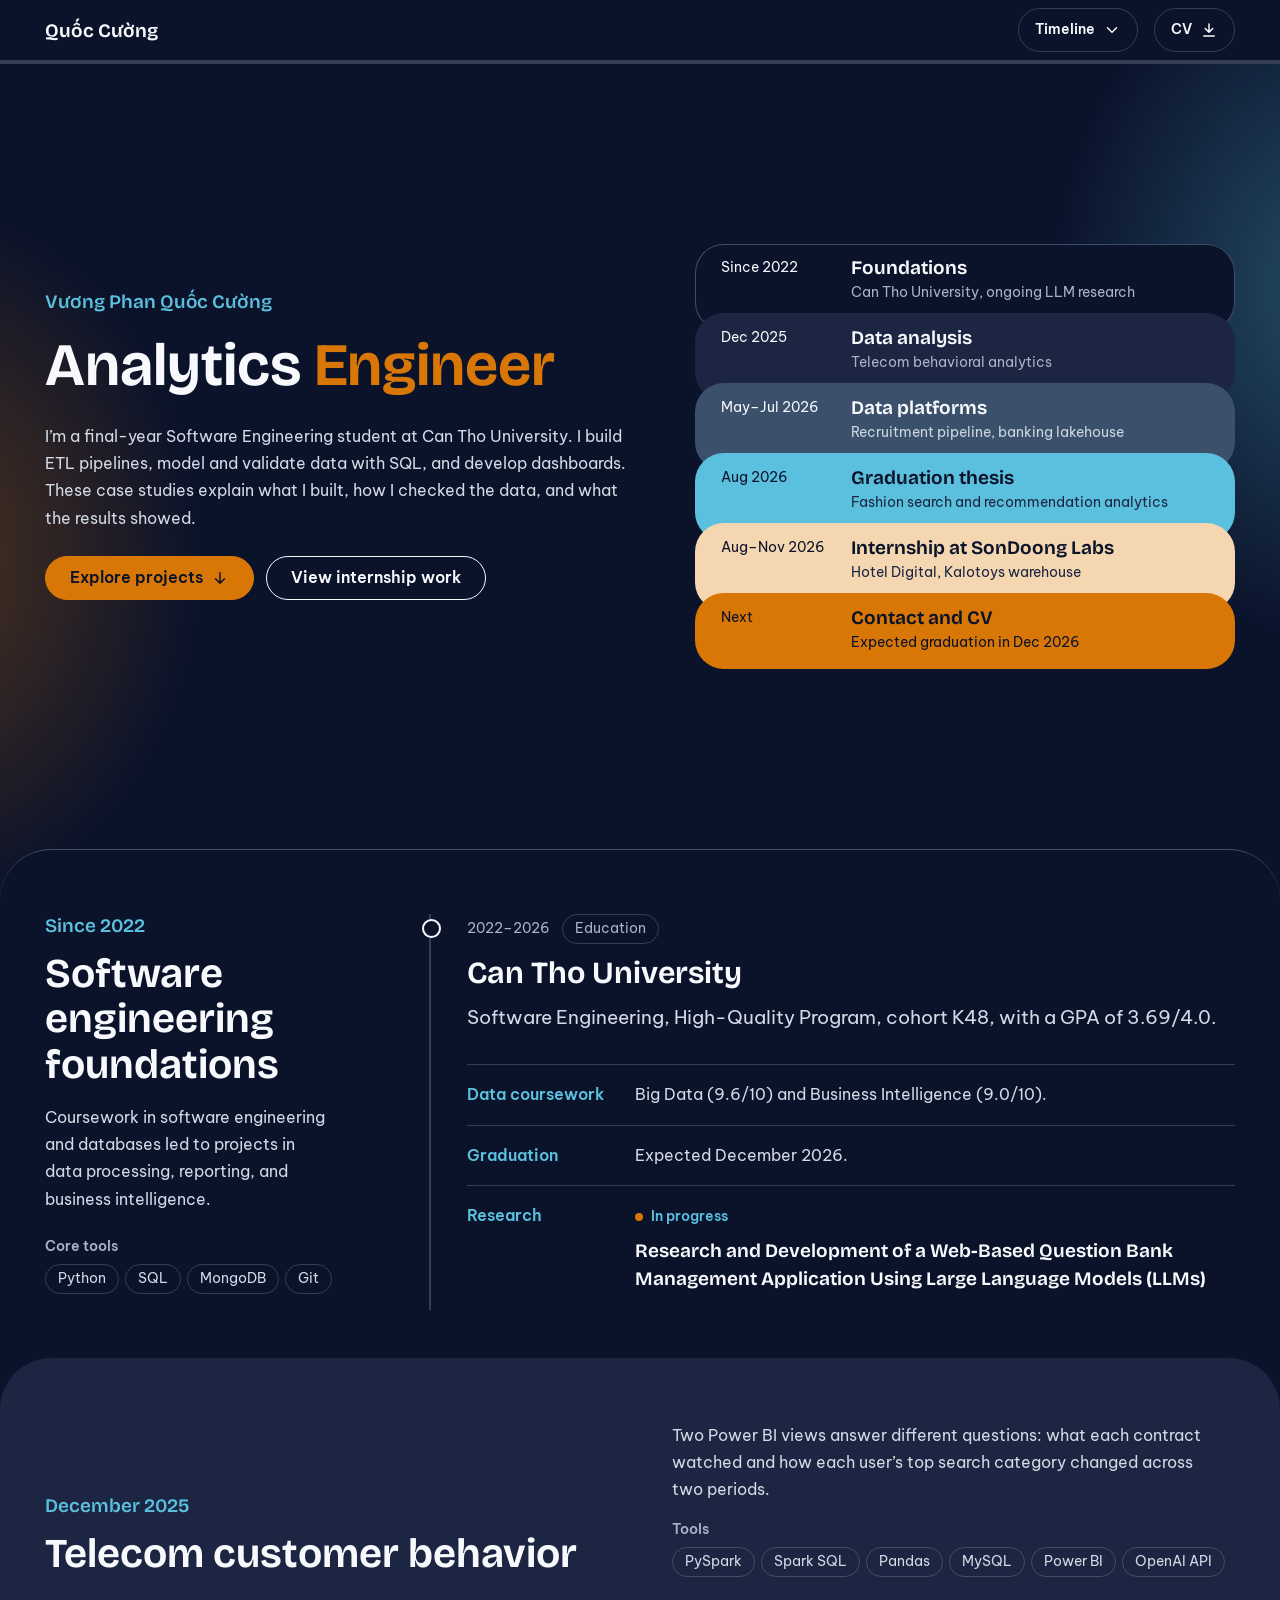
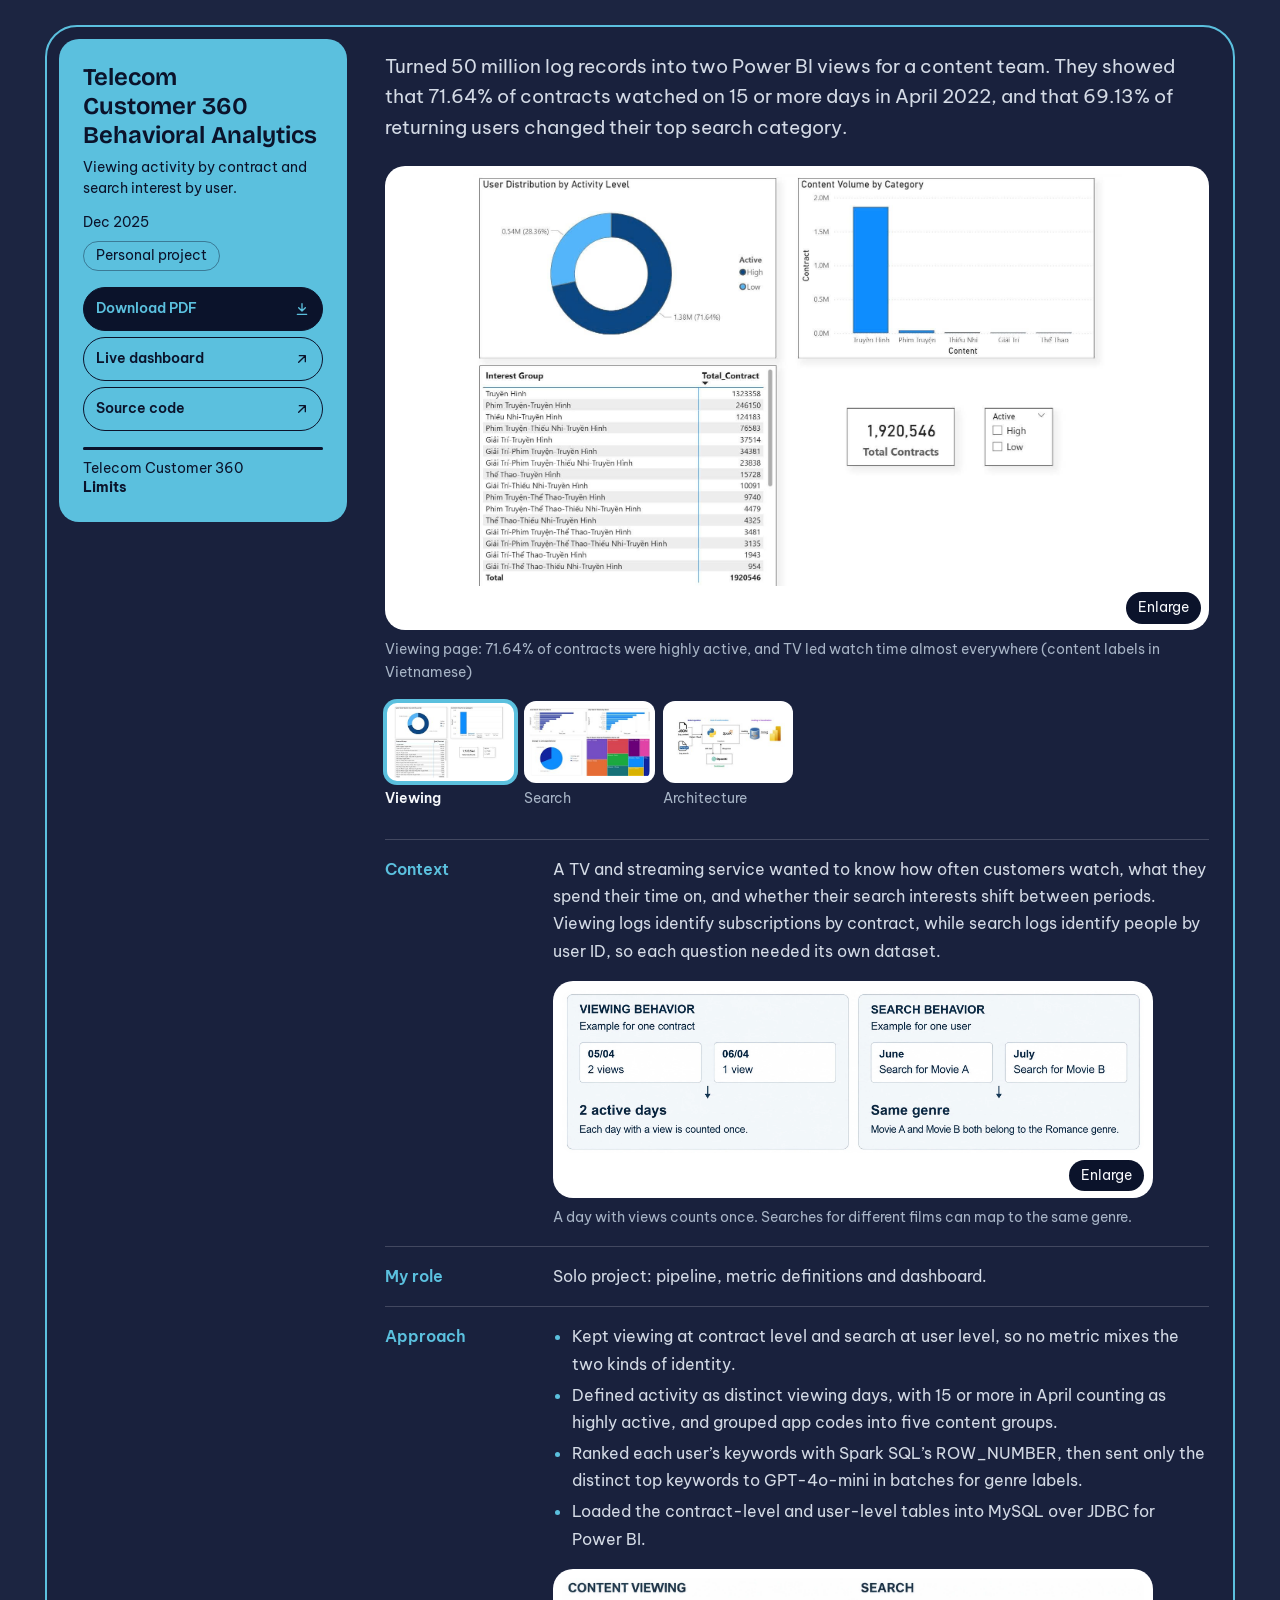
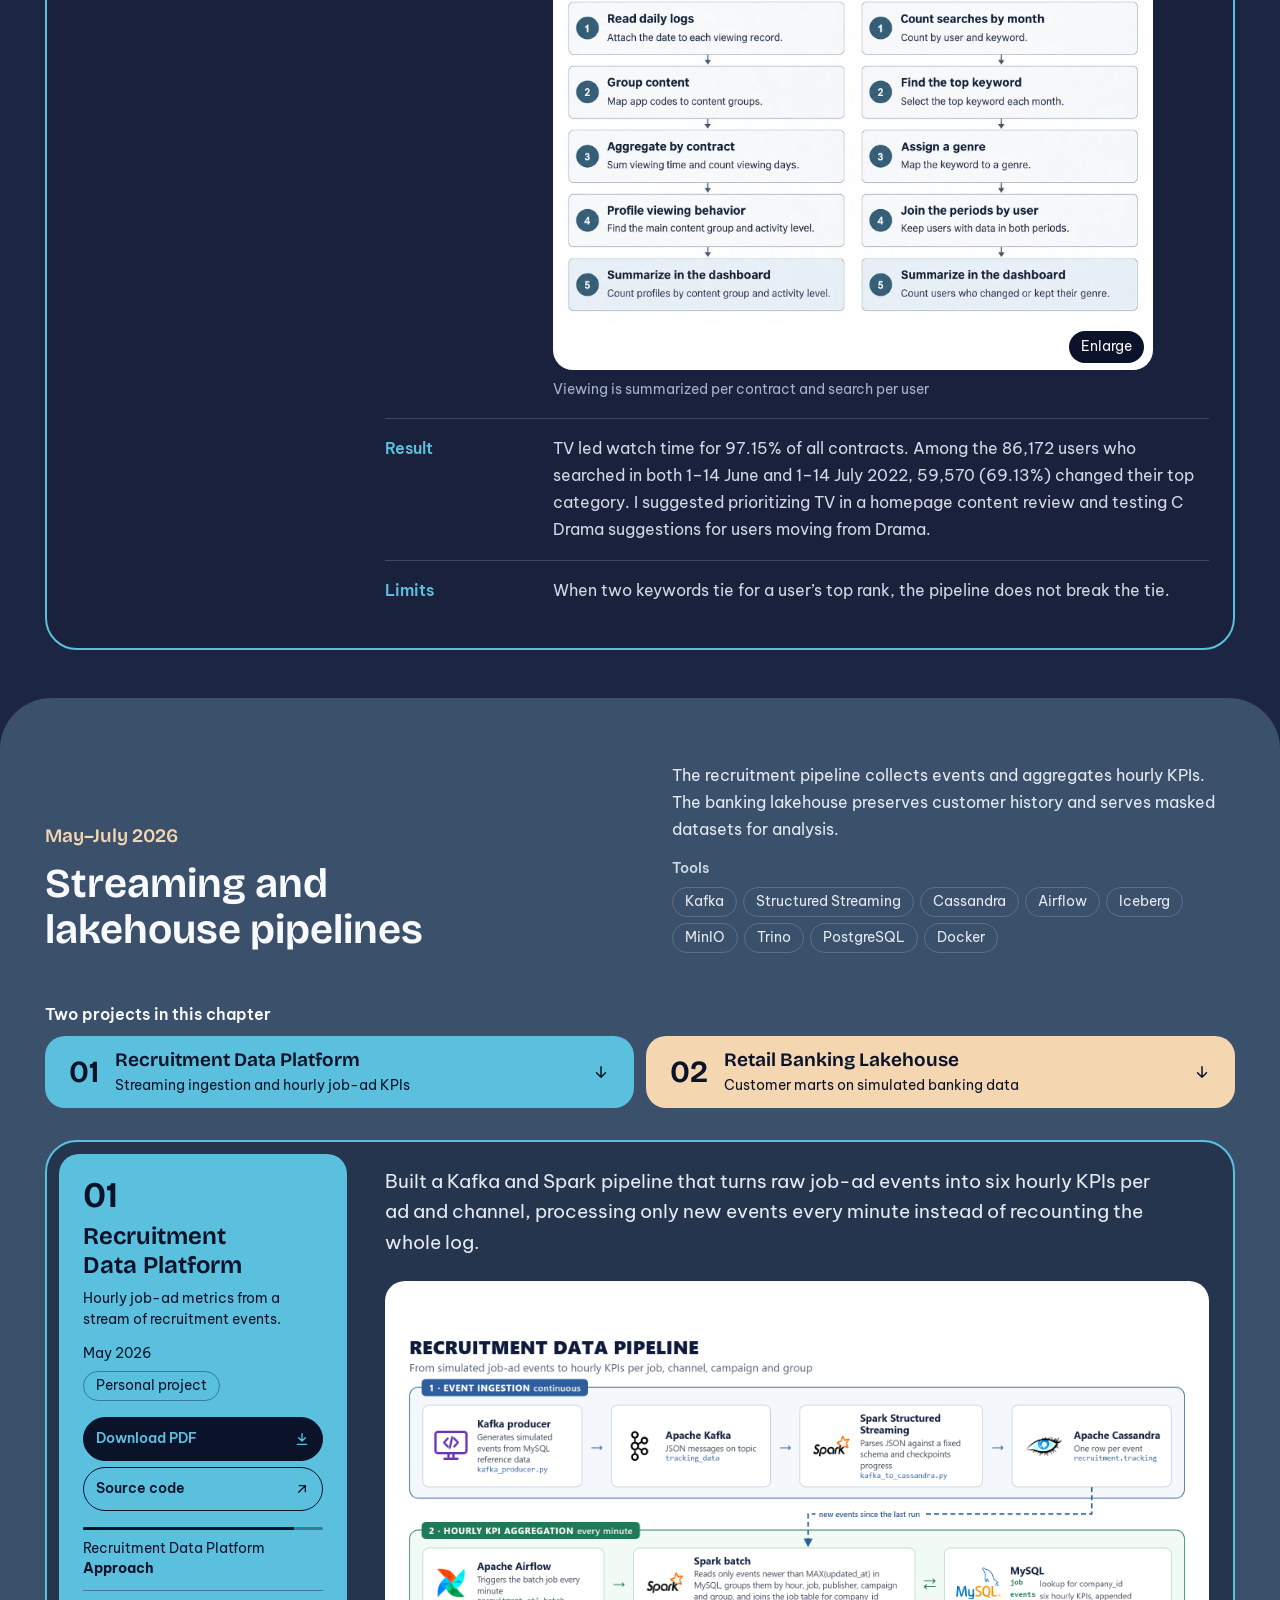
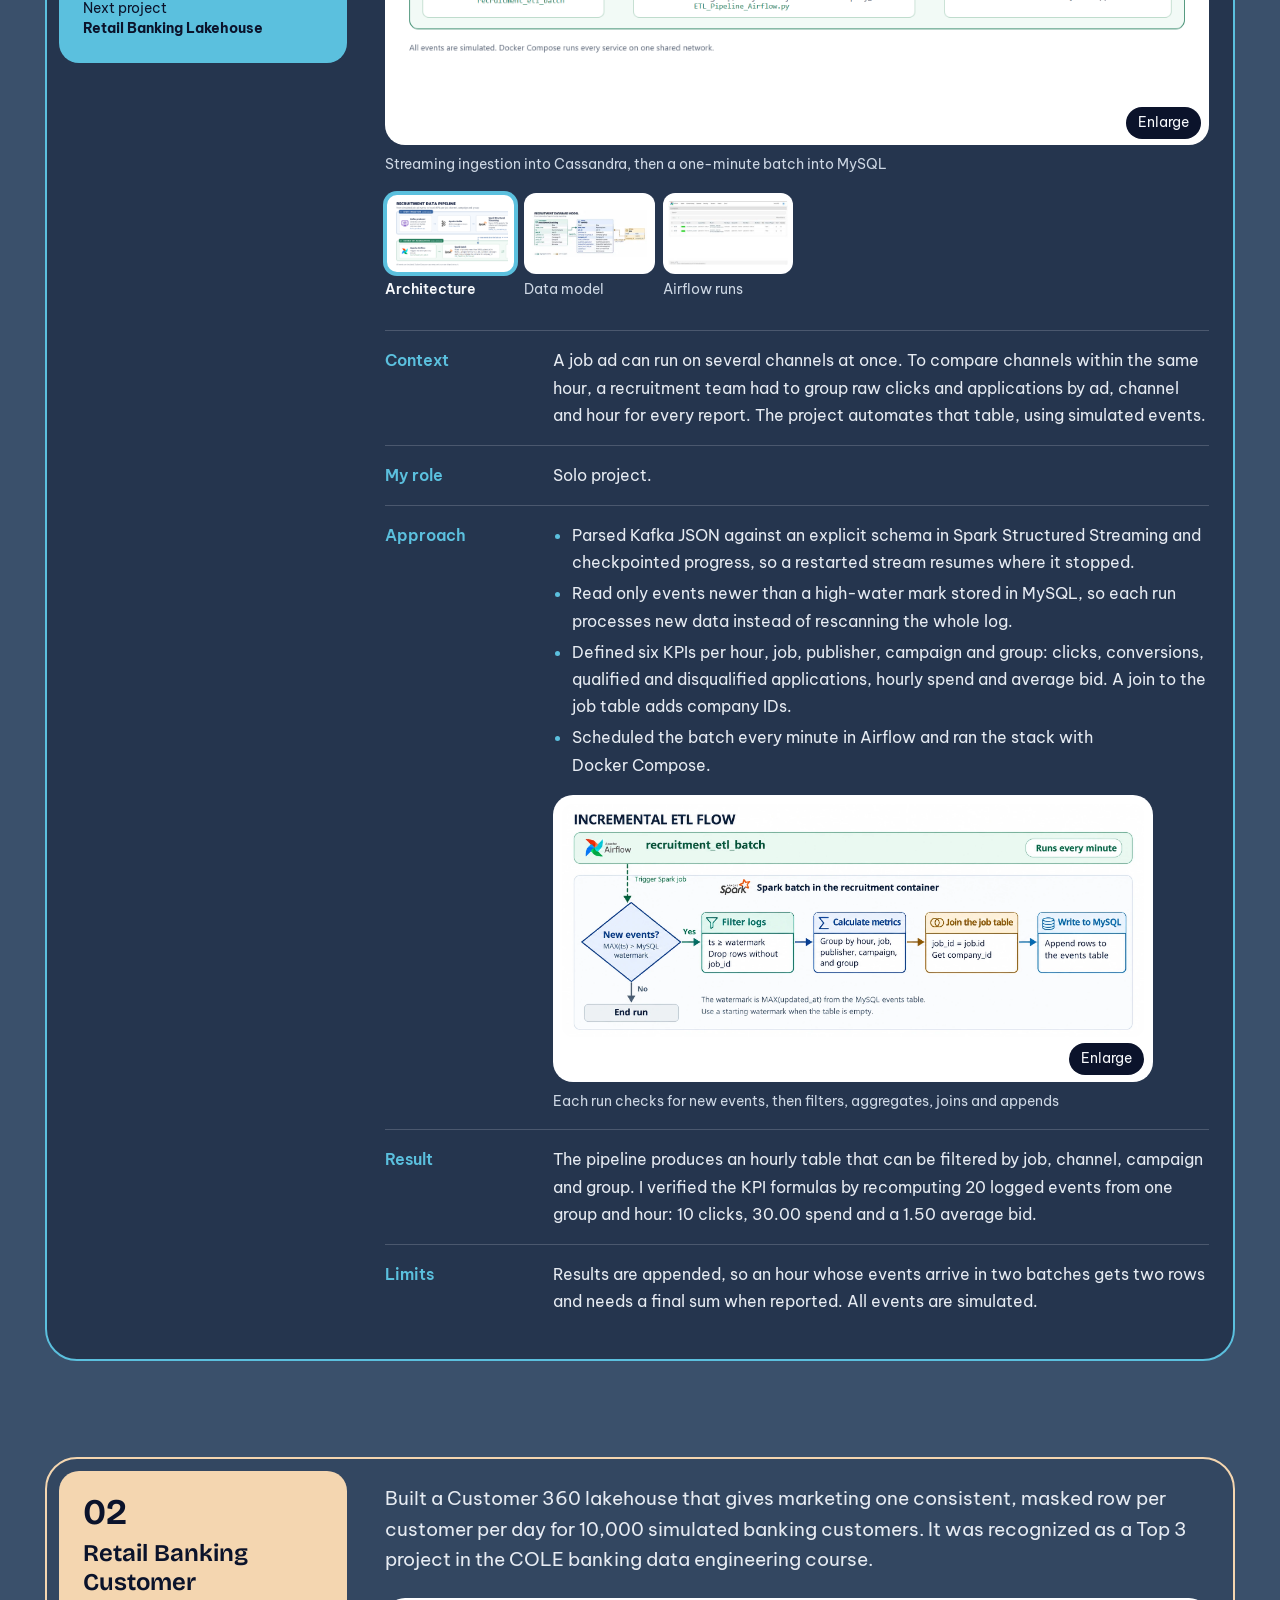
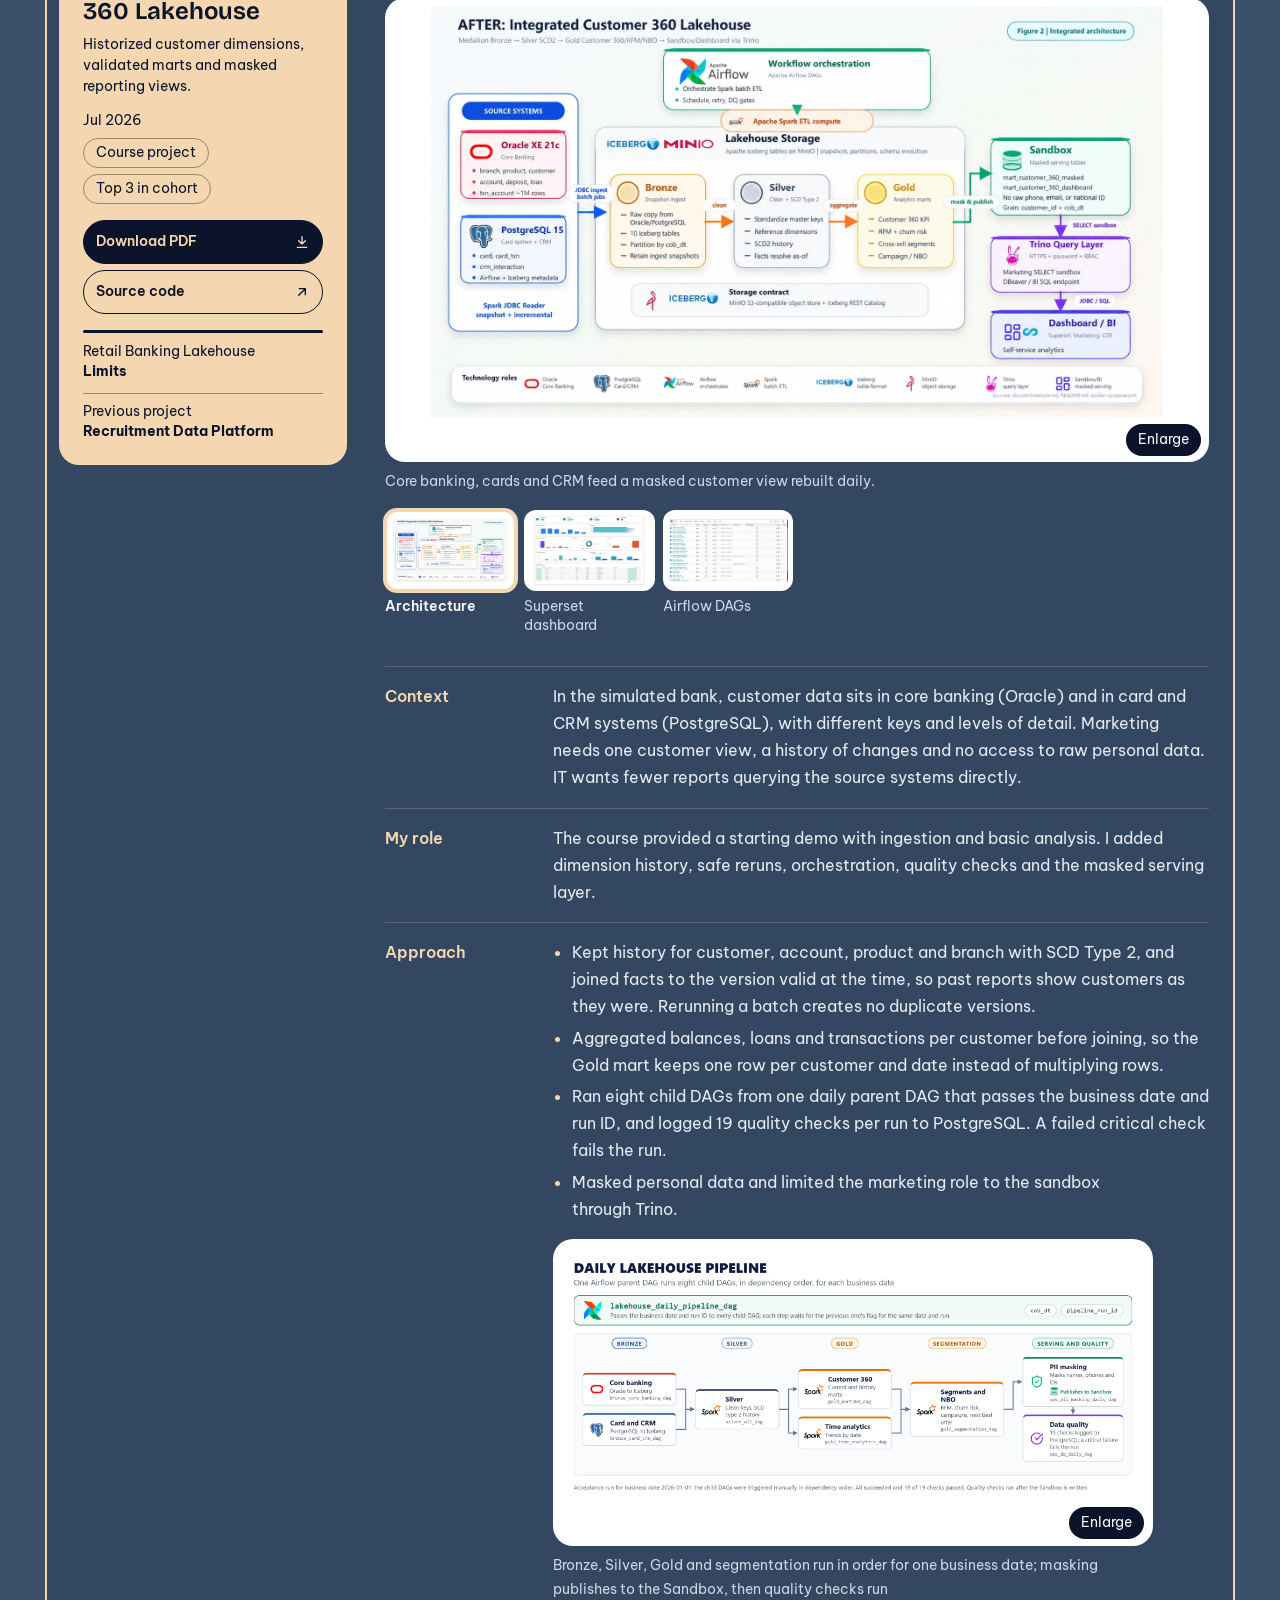
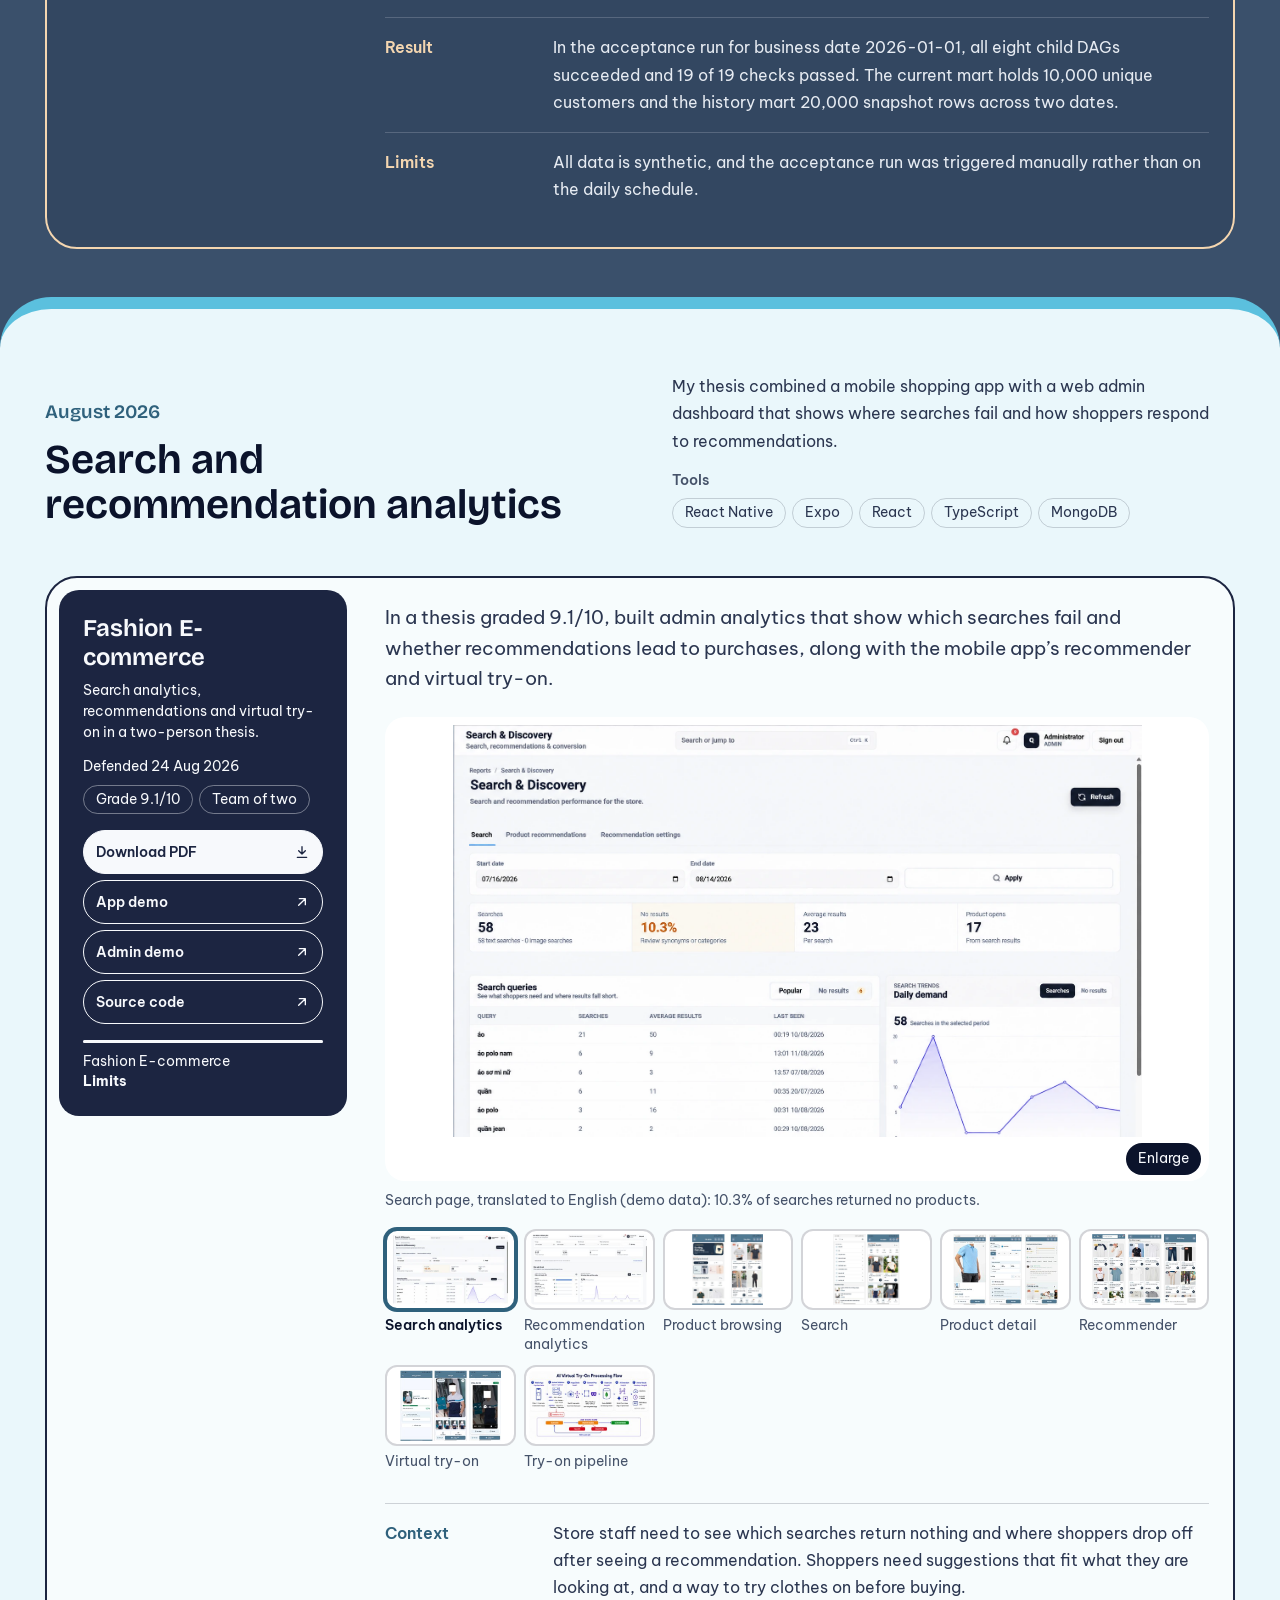
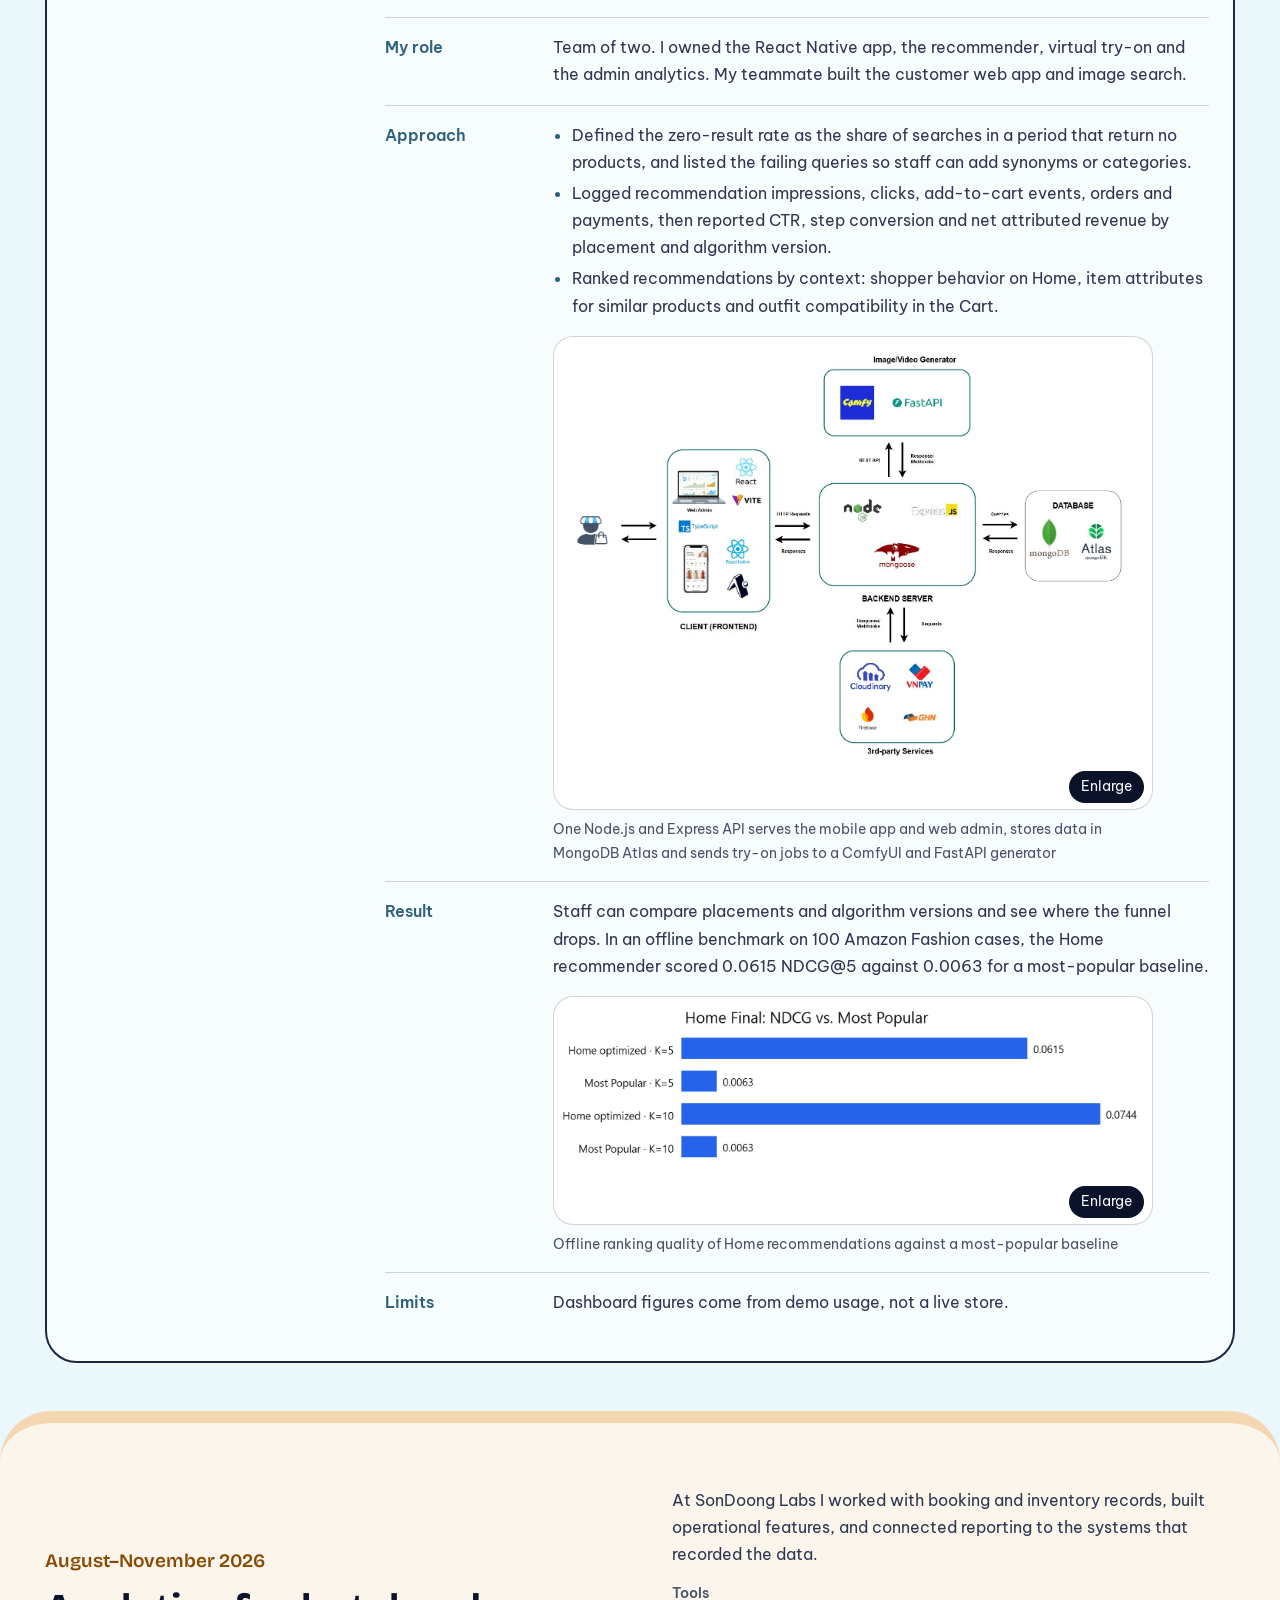
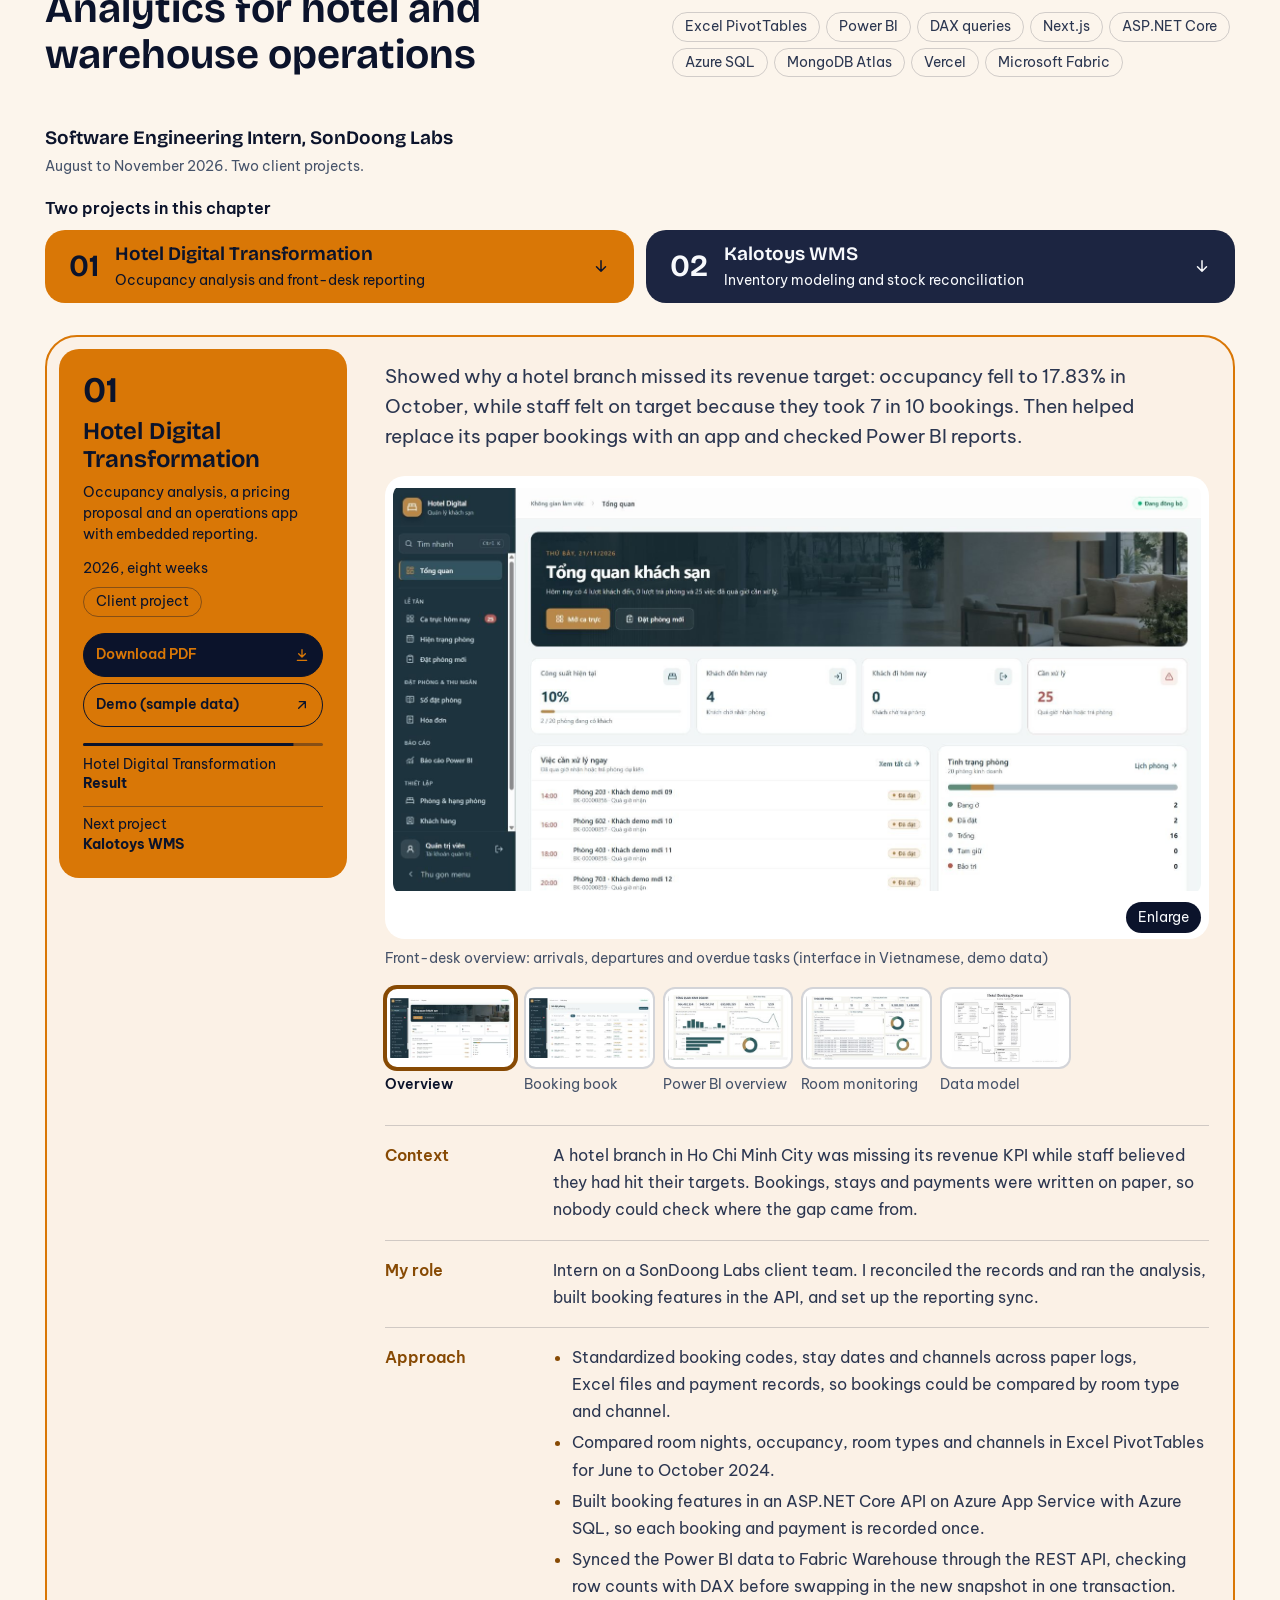
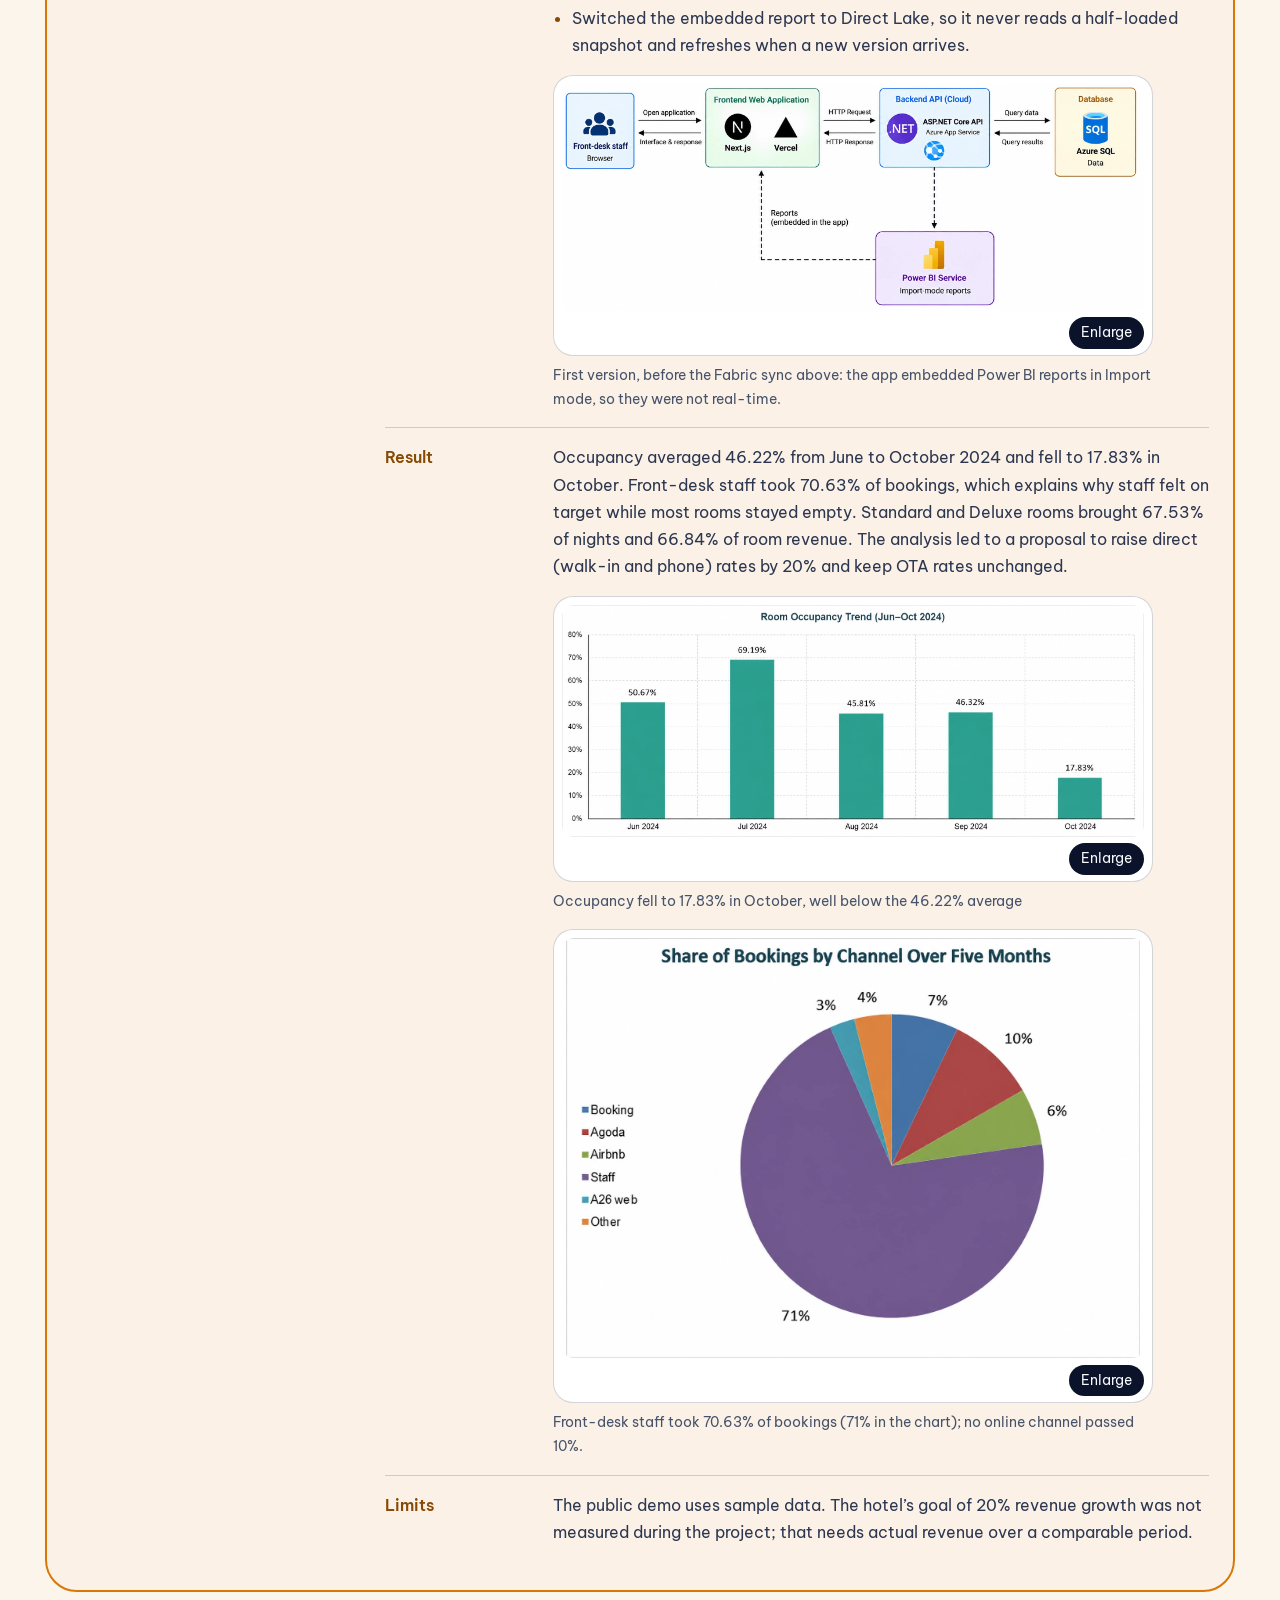
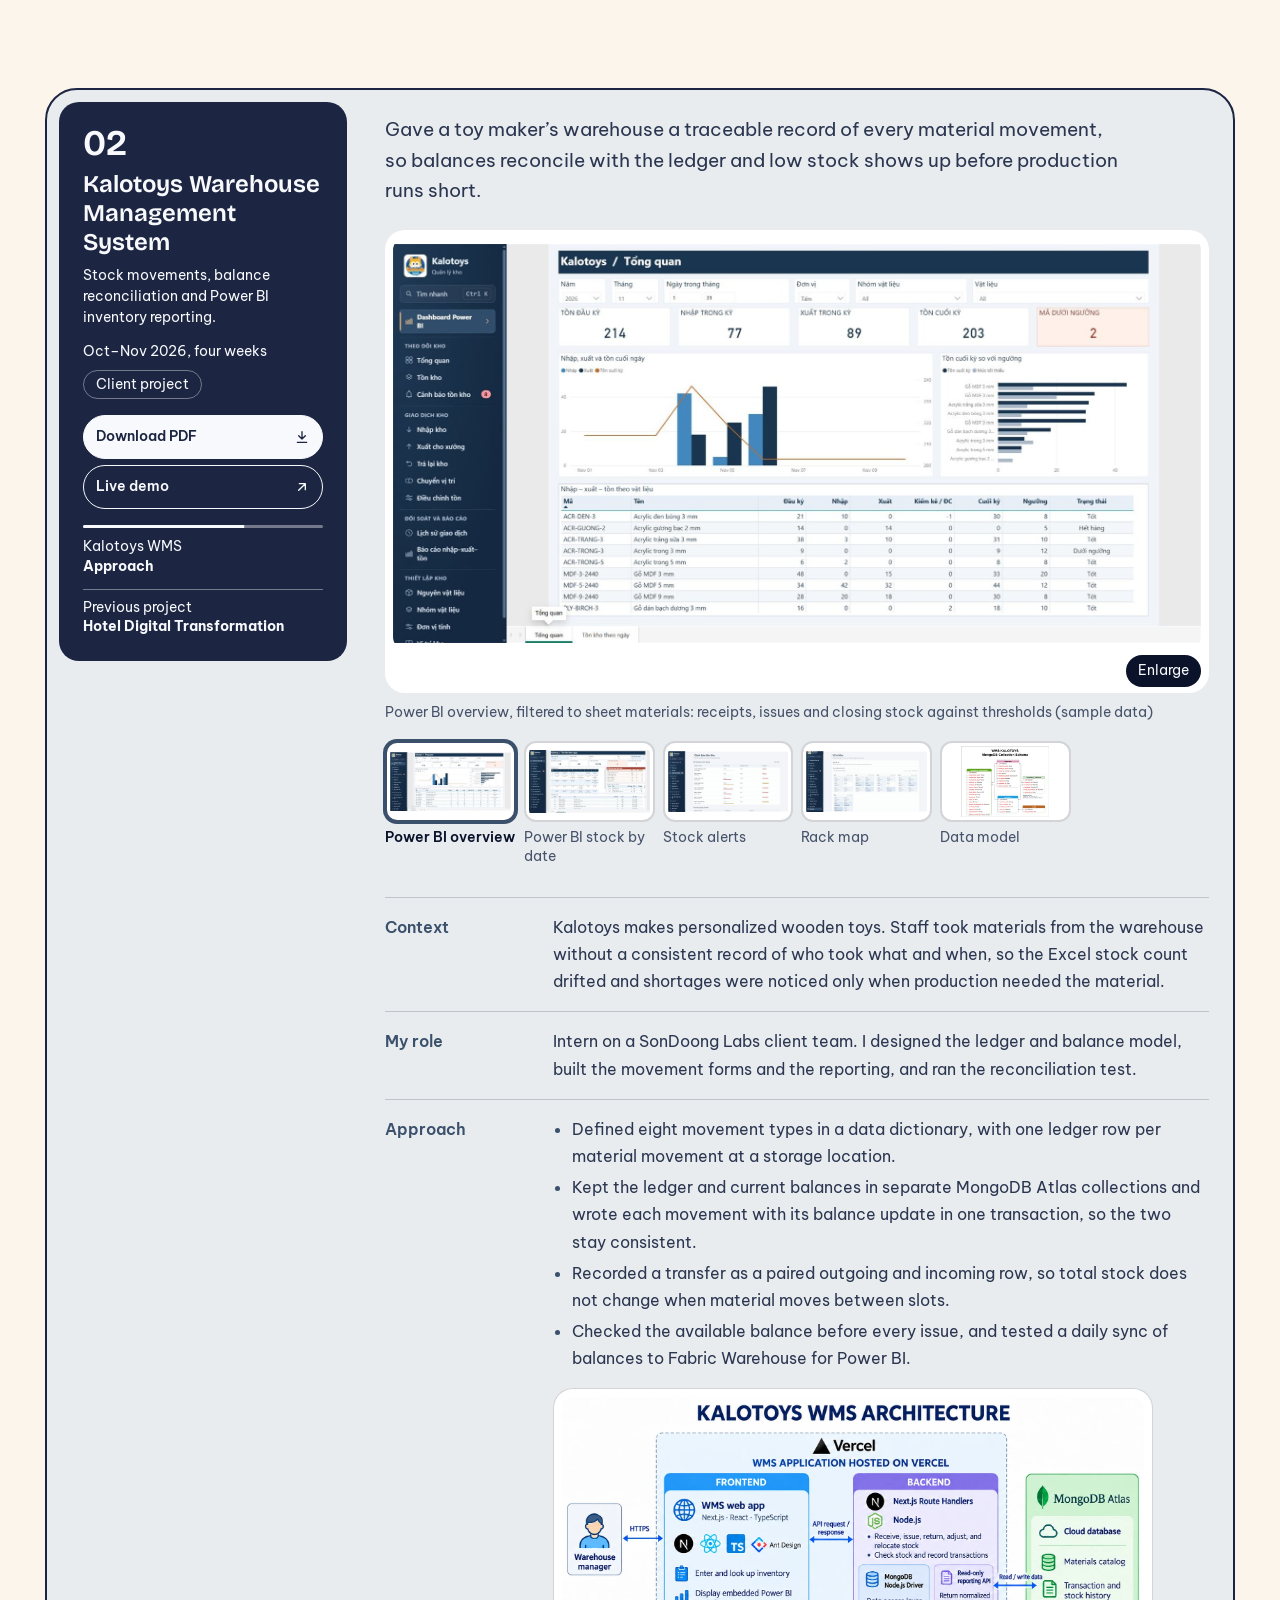
==== portfolio/index.html @ 1fa9f2de "Add the Kalotoys Power BI stock-by-date page to the gallery" ====
<!doctype html>
<html lang="en">
<head>
  <meta charset="utf-8">
  <meta name="viewport" content="width=device-width, initial-scale=1">
  <meta name="theme-color" content="#0B132B">
  <meta name="description" content="Analytics Engineering portfolio of Vương Phan Quốc Cường. Six projects in data modeling, ETL, quality checks, and BI and product analytics.">
  <link rel="canonical" href="https://mpgranji.github.io/portfolio/">
  <meta property="og:type" content="website">
  <meta property="og:site_name" content="Vương Phan Quốc Cường">
  <meta property="og:title" content="Vương Phan Quốc Cường | Analytics Engineer">
  <meta property="og:description" content="Six case studies in ETL pipelines, analytical data modeling, data quality, and dashboards.">
  <meta property="og:url" content="https://mpgranji.github.io/portfolio/">
  <meta property="og:image" content="https://mpgranji.github.io/assets/img/portfolio-og.png?v=case-studies">
  <meta property="og:image:type" content="image/png">
  <meta property="og:image:width" content="1200">
  <meta property="og:image:height" content="630">
  <meta property="og:image:alt" content="Vương Phan Quốc Cường, Analytics Engineer, with the Retail Banking Customer 360 dashboard in Apache Superset.">
  <meta name="twitter:card" content="summary_large_image">
  <meta name="twitter:title" content="Vương Phan Quốc Cường | Analytics Engineer">
  <meta name="twitter:description" content="Six case studies in ETL pipelines, analytical data modeling, data quality, and dashboards.">
  <meta name="twitter:image" content="https://mpgranji.github.io/assets/img/portfolio-og.png?v=case-studies">
  <title>Vương Phan Quốc Cường | Analytics Engineer</title>
  <link rel="icon" href="data:image/svg+xml,%3Csvg xmlns='http://www.w3.org/2000/svg' viewBox='0 0 32 32'%3E%3Crect width='32' height='32' rx='16' fill='%230B132B'/%3E%3Cpath d='M6 20a10 10 0 0 1 20 0z' fill='%23D97706'/%3E%3C/svg%3E">
  <link rel="preconnect" href="https://fonts.googleapis.com">
  <link rel="preconnect" href="https://fonts.gstatic.com" crossorigin>
  <link rel="stylesheet" href="https://fonts.googleapis.com/css2?family=Be+Vietnam+Pro:wght@400;600&amp;family=Bricolage+Grotesque:wght@600;650&amp;display=swap">
  <link rel="stylesheet" href="../styles.css?v=thumbs-wrap">
  <script>document.documentElement.classList.add('js')</script>
  <script src="../main.js" defer></script>
</head>
<body>
<svg hidden aria-hidden="true">
  <symbol id="i-down" viewBox="0 0 24 24"><path d="M12 5v14M6 13l6 6 6-6"/></symbol>
  <symbol id="i-chevron" viewBox="0 0 24 24"><path d="M6 9l6 6 6-6"/></symbol>
  <symbol id="i-out" viewBox="0 0 24 24"><path d="M7 17L17 7M8 7h9v9"/></symbol>
  <symbol id="i-file" viewBox="0 0 24 24"><path d="M12 4v11M7 10l5 5 5-5M5 20h14"/></symbol>
</svg>

<a class="skip" href="#main">Skip to content</a>

<header class="site-header t-night">
  <div class="container header-row">
    <a class="brand" href="#top">Quốc Cường</a>
    <details class="menu timeline-menu">
      <summary><span data-current>Timeline</span><svg class="icon" aria-hidden="true"><use href="#i-chevron"/></svg></summary>
      <nav class="menu-panel" aria-label="Chapters">
        <a href="#foundations"><i class="swatch" style="--c:var(--night)"></i>Since 2022: Foundations</a>
        <a href="#analysis"><i class="swatch" style="--c:var(--navy)"></i>Dec 2025: Data analysis</a>
        <a href="#platforms"><i class="swatch" style="--c:var(--steel)"></i>May–Jul 2026: Data platforms</a>
        <a href="#thesis"><i class="swatch" style="--c:var(--sky)"></i>Aug 2026: Graduation thesis</a>
        <a href="#internship"><i class="swatch" style="--c:var(--sand)"></i>Aug–Nov 2026: Internship</a>
        <a href="#next"><i class="swatch" style="--c:var(--amber)"></i>Next: Contact and CV</a>
      </nav>
    </details>
    <details class="menu cv-menu">
      <summary aria-label="Download a CV">CV<svg class="icon" aria-hidden="true"><use href="#i-file"/></svg></summary>
      <nav class="menu-panel" aria-label="CV downloads">
        <a href="../assets/cv/VuongPhanQuocCuong-CV-DataAnalyst.pdf" download><svg class="icon" aria-hidden="true"><use href="#i-file"/></svg>Data Analyst CV (PDF)</a>
        <a href="../assets/cv/VuongPhanQuocCuong-CV-DataEngineer.pdf" download><svg class="icon" aria-hidden="true"><use href="#i-file"/></svg>Data Engineer CV (PDF)</a>
      </nav>
    </details>
  </div>
  <div class="progress" aria-hidden="true">
    <i></i><i></i><i></i><i></i><i></i><i></i>
  </div>
</header>

<main id="main" tabindex="-1">

  <!-- Hero: who, and the whole journey at a glance -->
  <section class="hero t-night" id="top" aria-labelledby="hero-title">
    <i class="glow glow-warm" aria-hidden="true"></i><i class="glow glow-cool" aria-hidden="true"></i>
    <div class="container hero-grid">
      <div>
        <p class="hero-name">Vương Phan Quốc Cường</p>
        <h1 id="hero-title">Analytics <em>Engineer</em></h1>
        <p class="hero-intro">I’m a final-year Software Engineering student at Can Tho University. I build ETL pipelines, model and validate data with SQL, and develop dashboards. These case studies explain what I built, how I checked the data, and what the results showed.</p>
        <div class="hero-actions">
          <a class="btn btn-primary" href="#analysis">Explore projects <svg class="icon" aria-hidden="true"><use href="#i-down"/></svg></a>
          <a class="btn" href="#internship">View internship work</a>
        </div>
      </div>

      <nav aria-label="Journey overview">
        <ol class="journey">
          <li style="--i:0"><a class="t-night" href="#foundations"><span class="when">Since 2022</span><span><strong>Foundations</strong><small>Can Tho University, ongoing LLM research</small></span></a></li>
          <li style="--i:1"><a class="t-navy" href="#analysis"><span class="when">Dec 2025</span><span><strong>Data analysis</strong><small>Telecom behavioral analytics</small></span></a></li>
          <li style="--i:2"><a class="t-steel" href="#platforms"><span class="when">May–Jul 2026</span><span><strong>Data platforms</strong><small>Recruitment pipeline, banking lakehouse</small></span></a></li>
          <li style="--i:3"><a class="t-sky" href="#thesis"><span class="when">Aug 2026</span><span><strong>Graduation thesis</strong><small>Fashion search and recommendation analytics</small></span></a></li>
          <li style="--i:4"><a class="t-sand" href="#internship"><span class="when">Aug–Nov 2026</span><span><strong>Internship at SonDoong Labs</strong><small>Hotel Digital, Kalotoys warehouse</small></span></a></li>
          <li style="--i:5"><a class="t-amber" href="#next"><span class="when">Next</span><span><strong>Contact and CV</strong><small>Expected graduation in Dec 2026</small></span></a></li>
        </ol>
      </nav>
    </div>
  </section>

  <!-- Since 2022 -->
  <section class="chapter t-night" id="foundations" data-theme="t-night" data-label="Since 2022" aria-labelledby="h-foundations">
    <div class="container chapter-grid">
      <header class="chapter-intro">
        <span class="chapter-date">Since 2022</span>
        <h2 id="h-foundations">Software engineering foundations</h2>
        <p class="chapter-story">Coursework in software engineering and databases led to projects in data processing, reporting, and business intelligence.</p>
        <div class="toolkit"><h3>Core tools</h3><ul class="tools"><li class="tag">Python</li><li class="tag">SQL</li><li class="tag">MongoDB</li><li class="tag">Git</li></ul></div>
      </header>

      <div class="timeline">
        <article class="project" id="education" data-reveal>
          <p class="project-meta"><span>2022–2026</span><span class="tag">Education</span></p>
          <h3>Can Tho University</h3>
          <p class="project-lead">Software Engineering, High-Quality Program, cohort K48, with a GPA of 3.69/4.0.</p>
          <dl class="story">
            <div><dt>Data coursework</dt><dd>Big Data (9.6/10) and Business Intelligence (9.0/10).</dd></div>
            <div><dt>Graduation</dt><dd>Expected December 2026.</dd></div>
            <div class="research"><dt>Research</dt><dd><span class="status">In progress</span><cite>Research and Development of a Web-Based Question Bank Management Application Using Large Language Models (LLMs)</cite></dd></div>
          </dl>
        </article>
      </div>
    </div>
  </section>

  <!-- Dec 2025 -->
  <section class="chapter t-navy" id="analysis" data-theme="t-navy" data-label="Dec 2025" aria-labelledby="h-analysis">
    <div class="container">
      <header class="chapter-head">
        <div><span class="chapter-date">December 2025</span><h2 id="h-analysis">Telecom customer behavior</h2></div>
        <div><p class="chapter-story">Two Power BI views answer different questions: what each contract watched and how each user’s top search category changed across two periods.</p><div class="toolkit"><h3>Tools</h3><ul class="tools"><li class="tag">PySpark</li><li class="tag">Spark SQL</li><li class="tag">Pandas</li><li class="tag">MySQL</li><li class="tag">Power BI</li><li class="tag">OpenAI API</li></ul></div></div>
      </header>

      <article class="project case p-sky" id="telecom" aria-labelledby="t-telecom">
        <div class="project-side">
            <h3 id="t-telecom"><span>Telecom Customer 360 Behavioral Analytics</span></h3>
            <p class="project-what">Viewing activity by contract and search interest by user.</p>
            <p class="project-meta"><span>Dec 2025</span><span class="tag">Personal project</span></p>
            <div class="links"><a class="is-pdf" href="https://raw.githubusercontent.com/MPGranji/MPGranji/main/project-reports/Customer_360_Behavioral_Analytics.pdf"><span><span class="long">Download PDF</span><span class="short">PDF</span></span><svg class="icon" aria-hidden="true"><use href="#i-file"/></svg></a>
              <a class="is-demo" href="https://app.powerbi.com/view?r=eyJrIjoiOGZmMGY1ZDktM2JlZC00YzAwLTg1YjUtNzhkY2RkMWZmZWExIiwidCI6IjZhYzJhZDA2LTY5MmMtNDY2My1iN2FmLWE5ZmYyYTg2NmQwYyIsImMiOjEwfQ%3D%3D" target="_blank" rel="noopener"><span><span class="long">Live dashboard</span><span class="short">Dashboard</span></span><svg class="icon" aria-hidden="true"><use href="#i-out"/></svg></a>
              <a class="is-code" href="https://github.com/MPGranji/etl-customer-360-behavioral-analytics" target="_blank" rel="noopener"><span><span class="long">Source code</span><span class="short">Code</span></span><svg class="icon" aria-hidden="true"><use href="#i-out"/></svg></a></div>
            <div class="reading" aria-hidden="true"><span class="reading-name">Telecom Customer 360</span><strong data-reading>Overview</strong><i></i></div>
        </div>
        <div class="project-main" data-reveal>
          <p class="project-lead">Turned 50 million log records into two Power BI views for a content team. They showed that 71.64% of contracts watched on 15 or more days in April 2022, and that 69.13% of returning users changed their top search category.</p>
          <div class="project-body">
            <figure class="gallery">
                <button class="shot" type="button"><img src="../assets/img/telecom-viewing.jpg" width="1682" height="1067" loading="lazy" alt="Viewing page: 71.64% of contracts were highly active, and TV led watch time almost everywhere (content labels in Vietnamese)"><span class="shot-hint">Enlarge</span></button>
                <figcaption>Viewing page: 71.64% of contracts were highly active, and TV led watch time almost everywhere (content labels in Vietnamese)</figcaption>
                <div class="thumbs">
                  <button type="button" aria-pressed="true" data-src="../assets/img/telecom-viewing.jpg" data-caption="Viewing page: 71.64% of contracts were highly active, and TV led watch time almost everywhere (content labels in Vietnamese)"><img src="../assets/thumb/telecom-viewing.jpg" width="320" height="200" loading="lazy" alt="">Viewing</button>
                  <button type="button" aria-pressed="false" data-src="../assets/img/telecom-search.jpg" data-caption="Search page: 69.13% of users changed their top category; Drama to C Drama was the largest shift"><img src="../assets/thumb/telecom-search.jpg" width="320" height="200" loading="lazy" alt="">Search</button>
                  <button type="button" aria-pressed="false" data-src="../assets/img/telecom-pipeline.jpg" data-caption="Spark reads both logs, OpenAI labels search keywords, and MySQL feeds Power BI"><img src="../assets/thumb/telecom-pipeline.jpg" width="320" height="200" loading="lazy" alt="">Architecture</button>
                </div>
            </figure>
            <dl class="story">
              <div><dt>Context</dt><dd>A TV and streaming service wanted to know how often customers watch, what they spend their time on, and whether their search interests shift between periods. Viewing logs identify subscriptions by contract, while search logs identify people by user ID, so each question needed its own dataset.<figure class="gallery in-story">
                <button class="shot" type="button"><img src="../assets/img/telecom-example.webp" width="2170" height="610" loading="lazy" alt="A day with views counts once. Searches for different films can map to the same genre."><span class="shot-hint">Enlarge</span></button>
                <figcaption>A day with views counts once. Searches for different films can map to the same genre.</figcaption>
              </figure></dd></div>
              <div><dt>My role</dt><dd>Solo project: pipeline, metric definitions and dashboard.</dd></div>
              <div><dt>Approach</dt><dd><ul>
                <li>Kept viewing at contract level and search at user level, so no metric mixes the two kinds of identity.</li>
                <li>Defined activity as distinct viewing days, with 15 or more in April counting as highly active, and grouped app codes into five content groups.</li>
                <li>Ranked each user’s keywords with Spark SQL’s ROW_NUMBER, then sent only the distinct top keywords to GPT-4o-mini in batches for genre labels.</li>
                <li>Loaded the contract-level and user-level tables into MySQL over JDBC for Power BI.</li>
              </ul><figure class="gallery in-story">
                <button class="shot" type="button"><img src="../assets/img/telecom-steps.webp" width="1624" height="969" loading="lazy" alt="Viewing is summarized per contract and search per user"><span class="shot-hint">Enlarge</span></button>
                <figcaption>Viewing is summarized per contract and search per user</figcaption>
              </figure></dd></div>
              <div><dt>Result</dt><dd>TV led watch time for 97.15% of all contracts. Among the 86,172 users who searched in both 1–14 June and 1–14 July 2022, 59,570 (69.13%) changed their top category. I suggested prioritizing TV in a homepage content review and testing C Drama suggestions for users moving from Drama.</dd></div>
              <div><dt>Limits</dt><dd>When two keywords tie for a user’s top rank, the pipeline does not break the tie.</dd></div>
            </dl>
          </div>
        </div>
      </article>
    </div>
  </section>

  <!-- May–Jul 2026 -->
  <section class="chapter t-steel" id="platforms" data-theme="t-steel" data-label="May–Jul 2026" aria-labelledby="h-platforms">
    <div class="container">
      <header class="chapter-head">
        <div><span class="chapter-date">May–July 2026</span><h2 id="h-platforms">Streaming and lakehouse pipelines</h2></div>
        <div><p class="chapter-story">The recruitment pipeline collects events and aggregates hourly KPIs. The banking lakehouse preserves customer history and serves masked datasets for analysis.</p><div class="toolkit"><h3>Tools</h3><ul class="tools"><li class="tag">Kafka</li><li class="tag">Structured Streaming</li><li class="tag">Cassandra</li><li class="tag">Airflow</li><li class="tag">Iceberg</li><li class="tag">MinIO</li><li class="tag">Trino</li><li class="tag">PostgreSQL</li><li class="tag">Docker</li></ul></div></div>
      </header>
      <p class="case-count">Two projects in this chapter</p>
      <nav class="case-index" aria-label="Projects in this chapter">
        <a class="p-sky" href="#recruitment"><b>01</b><span><strong>Recruitment Data Platform</strong><small>Streaming ingestion and hourly job-ad KPIs</small></span><svg class="icon" aria-hidden="true"><use href="#i-down"/></svg></a>
        <a class="p-sand" href="#banking"><b>02</b><span><strong>Retail Banking Lakehouse</strong><small>Customer marts on simulated banking data</small></span><svg class="icon" aria-hidden="true"><use href="#i-down"/></svg></a>
      </nav>

      <article class="project case p-sky" id="recruitment" aria-labelledby="t-recruitment">
        <div class="project-side">
            <h3 id="t-recruitment"><span class="project-no" aria-hidden="true">01</span><span>Recruitment Data Platform</span></h3>
            <p class="project-what">Hourly job-ad metrics from a stream of recruitment events.</p>
            <p class="project-meta"><span>May 2026</span><span class="tag">Personal project</span></p>
            <div class="links"><a class="is-pdf" href="https://raw.githubusercontent.com/MPGranji/MPGranji/main/project-reports/recruitment.pdf"><span><span class="long">Download PDF</span><span class="short">PDF</span></span><svg class="icon" aria-hidden="true"><use href="#i-file"/></svg></a>
              <a class="is-code" href="https://github.com/MPGranji/project_de-recruitment" target="_blank" rel="noopener"><span><span class="long">Source code</span><span class="short">Code</span></span><svg class="icon" aria-hidden="true"><use href="#i-out"/></svg></a></div>
            <div class="reading" aria-hidden="true"><span class="reading-name">Recruitment Data Platform</span><strong data-reading>Overview</strong><i></i></div>
            <a class="project-switch" href="#banking"><span>Next project</span><strong>Retail Banking Lakehouse</strong></a>
        </div>
        <div class="project-main" data-reveal>
          <p class="project-lead">Built a Kafka and Spark pipeline that turns raw job-ad events into six hourly KPIs per ad and channel, processing only new events every minute instead of recounting the whole log.</p>
          <div class="project-body">
            <figure class="gallery">
                <button class="shot" type="button"><img src="../assets/img/recruitment-architecture.png" width="1980" height="860" loading="lazy" alt="Streaming ingestion into Cassandra, then a one-minute batch into MySQL"><span class="shot-hint">Enlarge</span></button>
                <figcaption>Streaming ingestion into Cassandra, then a one-minute batch into MySQL</figcaption>
                <div class="thumbs">
                  <button type="button" aria-pressed="true" data-src="../assets/img/recruitment-architecture.png" data-caption="Streaming ingestion into Cassandra, then a one-minute batch into MySQL"><img src="../assets/thumb/recruitment-architecture.png" width="320" height="200" loading="lazy" alt="">Architecture</button>
                  <button type="button" aria-pressed="false" data-src="../assets/img/recruitment-model.webp" data-caption="Event log in, hourly KPI table out, with company IDs joined from the job table"><img src="../assets/thumb/recruitment-model.webp" width="320" height="200" loading="lazy" alt="">Data model</button>
                  <button type="button" aria-pressed="false" data-src="../assets/img/recruitment-airflow.jpg" data-caption="The batch DAG in Airflow, scheduled every minute; two runs were in progress when captured"><img src="../assets/thumb/recruitment-airflow.jpg" width="320" height="200" loading="lazy" alt="">Airflow runs</button>
                </div>
            </figure>
            <dl class="story">
              <div><dt>Context</dt><dd>A job ad can run on several channels at once. To compare channels within the same hour, a recruitment team had to group raw clicks and applications by ad, channel and hour for every report. The project automates that table, using simulated events.</dd></div>
              <div><dt>My role</dt><dd>Solo project.</dd></div>
              <div><dt>Approach</dt><dd><ul>
                <li>Parsed Kafka JSON against an explicit schema in Spark Structured Streaming and checkpointed progress, so a restarted stream resumes where it stopped.</li>
                <li>Read only events newer than a high-water mark stored in MySQL, so each run processes new data instead of rescanning the whole log.</li>
                <li>Defined six KPIs per hour, job, publisher, campaign and group: clicks, conversions, qualified and disqualified applications, hourly spend and average bid. A join to the job table adds company IDs.</li>
                <li>Scheduled the batch every minute in Airflow and ran the stack with Docker Compose.</li>
              </ul><figure class="gallery in-story">
                <button class="shot" type="button"><img src="../assets/img/recruitment-batch.webp" width="1983" height="793" loading="lazy" alt="Each run checks for new events, then filters, aggregates, joins and appends"><span class="shot-hint">Enlarge</span></button>
                <figcaption>Each run checks for new events, then filters, aggregates, joins and appends</figcaption>
              </figure></dd></div>
              <div><dt>Result</dt><dd>The pipeline produces an hourly table that can be filtered by job, channel, campaign and group. I verified the KPI formulas by recomputing 20 logged events from one group and hour: 10 clicks, 30.00 spend and a 1.50 average bid.</dd></div>
              <div><dt>Limits</dt><dd>Results are appended, so an hour whose events arrive in two batches gets two rows and needs a final sum when reported. All events are simulated.</dd></div>
            </dl>
          </div>
        </div>
      </article>

      <article class="project case p-sand" id="banking" aria-labelledby="t-banking">
        <div class="project-side">
            <h3 id="t-banking"><span class="project-no" aria-hidden="true">02</span><span>Retail Banking Customer 360 Lakehouse</span></h3>
            <p class="project-what">Historized customer dimensions, validated marts and masked reporting views.</p>
            <p class="project-meta"><span>Jul 2026</span><span class="tag">Course project</span><span class="tag">Top 3 in cohort</span></p>
            <div class="links"><a class="is-pdf" href="https://raw.githubusercontent.com/MPGranji/MPGranji/main/project-reports/Bao_cao_Customer_360_Lakehouse_Banking.pdf"><span><span class="long">Download PDF</span><span class="short">PDF</span></span><svg class="icon" aria-hidden="true"><use href="#i-file"/></svg></a>
              <a class="is-code" href="https://github.com/MPGranji/retail-banking-customer360-lakehouse" target="_blank" rel="noopener"><span><span class="long">Source code</span><span class="short">Code</span></span><svg class="icon" aria-hidden="true"><use href="#i-out"/></svg></a></div>
            <div class="reading" aria-hidden="true"><span class="reading-name">Retail Banking Lakehouse</span><strong data-reading>Overview</strong><i></i></div>
            <a class="project-switch" href="#recruitment"><span>Previous project</span><strong>Recruitment Data Platform</strong></a>
        </div>
        <div class="project-main" data-reveal>
          <p class="project-lead">Built a Customer 360 lakehouse that gives marketing one consistent, masked row per customer per day for 10,000 simulated banking customers. It was recognized as a Top 3 project in the COLE banking data engineering course.</p>
          <div class="project-body">
            <figure class="gallery">
                <button class="shot" type="button"><img src="../assets/img/banking-architecture.webp" width="1672" height="940" loading="lazy" alt="Core banking, cards and CRM feed a masked customer view rebuilt daily."><span class="shot-hint">Enlarge</span></button>
                <figcaption>Core banking, cards and CRM feed a masked customer view rebuilt daily.</figcaption>
                <div class="thumbs">
                  <button type="button" aria-pressed="true" data-src="../assets/img/banking-architecture.webp" data-caption="Core banking, cards and CRM feed a masked customer view rebuilt daily."><img src="../assets/thumb/banking-architecture.webp" width="320" height="200" loading="lazy" alt="">Architecture</button>
                  <button type="button" aria-pressed="false" data-src="../assets/img/banking-serving.jpg" data-caption="Superset demo on the masked mart: RFM segments, churn risk and cross-sell for 10,000 synthetic customers"><img src="../assets/thumb/banking-serving.jpg" width="320" height="200" loading="lazy" alt="">Superset dashboard</button>
                  <button type="button" aria-pressed="false" data-src="../assets/img/banking-airflow.jpg" data-caption="The lakehouse DAGs in Airflow; the daily parent DAG is paused between test runs"><img src="../assets/thumb/banking-airflow.jpg" width="320" height="200" loading="lazy" alt="">Airflow DAGs</button>
                </div>
            </figure>
            <dl class="story">
              <div><dt>Context</dt><dd>In the simulated bank, customer data sits in core banking (Oracle) and in card and CRM systems (PostgreSQL), with different keys and levels of detail. Marketing needs one customer view, a history of changes and no access to raw personal data. IT wants fewer reports querying the source systems directly.</dd></div>
              <div><dt>My role</dt><dd>The course provided a starting demo with ingestion and basic analysis. I added dimension history, safe reruns, orchestration, quality checks and the masked serving layer.</dd></div>
              <div><dt>Approach</dt><dd><ul>
                <li>Kept history for customer, account, product and branch with SCD Type 2, and joined facts to the version valid at the time, so past reports show customers as they were. Rerunning a batch creates no duplicate versions.</li>
                <li>Aggregated balances, loans and transactions per customer before joining, so the Gold mart keeps one row per customer and date instead of multiplying rows.</li>
                <li>Ran eight child DAGs from one daily parent DAG that passes the business date and run ID, and logged 19 quality checks per run to PostgreSQL. A failed critical check fails the run.</li>
                <li>Masked personal data and limited the marketing role to the sandbox through Trino.</li>
              </ul><figure class="gallery in-story">
                <button class="shot" type="button"><img src="../assets/img/banking-dag.png" width="1980" height="860" loading="lazy" alt="Bronze, Silver, Gold and segmentation run in order for one business date; masking publishes to the Sandbox, then quality checks run"><span class="shot-hint">Enlarge</span></button>
                <figcaption>Bronze, Silver, Gold and segmentation run in order for one business date; masking publishes to the Sandbox, then quality checks run</figcaption>
              </figure></dd></div>
              <div><dt>Result</dt><dd>In the acceptance run for business date 2026-01-01, all eight child DAGs succeeded and 19 of 19 checks passed. The current mart holds 10,000 unique customers and the history mart 20,000 snapshot rows across two dates.</dd></div>
              <div><dt>Limits</dt><dd>All data is synthetic, and the acceptance run was triggered manually rather than on the daily schedule.</dd></div>
            </dl>
          </div>
        </div>
      </article>
    </div>
  </section>

  <!-- Aug 2026 -->
  <section class="chapter t-sky" id="thesis" data-theme="t-sky" data-label="Aug 2026" aria-labelledby="h-thesis">
    <div class="container">
      <header class="chapter-head">
        <div><span class="chapter-date">August 2026</span><h2 id="h-thesis">Search and recommendation analytics</h2></div>
        <div><p class="chapter-story">My thesis combined a mobile shopping app with a web admin dashboard that shows where searches fail and how shoppers respond to recommendations.</p><div class="toolkit"><h3>Tools</h3><ul class="tools"><li class="tag">React Native</li><li class="tag">Expo</li><li class="tag">React</li><li class="tag">TypeScript</li><li class="tag">MongoDB</li></ul></div></div>
      </header>

      <article class="project case p-navy" id="fashion" aria-labelledby="t-fashion">
        <div class="project-side">
            <h3 id="t-fashion"><span>Fashion E-commerce</span></h3>
            <p class="project-what">Search analytics, recommendations and virtual try-on in a two-person thesis.</p>
            <p class="project-meta"><span>Defended 24 Aug 2026</span><span class="tag">Grade 9.1/10</span><span class="tag">Team of two</span></p>
            <div class="links"><a class="is-pdf" href="https://raw.githubusercontent.com/MPGranji/MPGranji/main/project-reports/fashion-ecommerce-mobile.pdf"><span><span class="long">Download PDF</span><span class="short">PDF</span></span><svg class="icon" aria-hidden="true"><use href="#i-file"/></svg></a>
              <a class="is-demo" href="https://www.youtube.com/watch?v=jNOUzghrpYM" target="_blank" rel="noopener"><span><span class="long">App demo</span><span class="short">App</span></span><svg class="icon" aria-hidden="true"><use href="#i-out"/></svg></a>
              <a class="is-demo" href="https://youtu.be/h9GcLePPjQY" target="_blank" rel="noopener"><span><span class="long">Admin demo</span><span class="short">Admin</span></span><svg class="icon" aria-hidden="true"><use href="#i-out"/></svg></a>
              <a class="is-code" href="https://github.com/phatdat2510/fashion-ecommerce-system" target="_blank" rel="noopener"><span><span class="long">Source code</span><span class="short">Code</span></span><svg class="icon" aria-hidden="true"><use href="#i-out"/></svg></a></div>
            <div class="reading" aria-hidden="true"><span class="reading-name">Fashion E-commerce</span><strong data-reading>Overview</strong><i></i></div>
        </div>
        <div class="project-main" data-reveal>
          <p class="project-lead">In a thesis graded 9.1/10, built admin analytics that show which searches fail and whether recommendations lead to purchases, along with the mobile app’s recommender and virtual try-on.</p>
          <div class="project-body">
            <figure class="gallery">
                <button class="shot" type="button"><img src="../assets/img/thesis-admin.webp" width="1623" height="969" loading="lazy" alt="Search page, translated to English (demo data): 10.3% of searches returned no products."><span class="shot-hint">Enlarge</span></button>
                <figcaption>Search page, translated to English (demo data): 10.3% of searches returned no products.</figcaption>
                <div class="thumbs">
                  <button type="button" aria-pressed="true" data-src="../assets/img/thesis-admin.webp" data-caption="Search page, translated to English (demo data): 10.3% of searches returned no products."><img src="../assets/thumb/thesis-admin.webp" width="320" height="200" loading="lazy" alt="">Search analytics</button>
                  <button type="button" aria-pressed="false" data-src="../assets/img/thesis-rec-analytics.jpg" data-caption="Recommendation page: the funnel from impressions to payment and CTR by day (interface in Vietnamese, demo data)"><img src="../assets/thumb/thesis-rec-analytics.jpg" width="320" height="200" loading="lazy" alt="">Recommendation analytics</button>
                  <button type="button" aria-pressed="false" data-src="../assets/img/thesis-browse.jpg" data-caption="Mobile app: pick a wardrobe, then browse by category (interface in Vietnamese, faces covered)"><img src="../assets/thumb/thesis-browse.jpg" width="320" height="200" loading="lazy" alt="">Product browsing</button>
                  <button type="button" aria-pressed="false" data-src="../assets/img/thesis-search.jpg" data-caption="Mobile search: suggestions while typing, then results that can be filtered by category"><img src="../assets/thumb/thesis-search.jpg" width="320" height="200" loading="lazy" alt="">Search</button>
                  <button type="button" aria-pressed="false" data-src="../assets/img/thesis-detail.jpg" data-caption="Product detail: size chart, verified reviews and outfit suggestions"><img src="../assets/thumb/thesis-detail.jpg" width="320" height="200" loading="lazy" alt="">Product detail</button>
                  <button type="button" aria-pressed="false" data-src="../assets/img/thesis-for-you.jpg" data-caption="Recommendations change with context: Home, Product Detail and Cart"><img src="../assets/thumb/thesis-for-you.jpg" width="320" height="200" loading="lazy" alt="">Recommender</button>
                  <button type="button" aria-pressed="false" data-src="../assets/img/thesis-fitting.jpg" data-caption="Virtual try-on: progress, generated photos and video, with faces covered"><img src="../assets/thumb/thesis-fitting.jpg" width="320" height="200" loading="lazy" alt="">Virtual try-on</button>
                  <button type="button" aria-pressed="false" data-src="../assets/img/thesis-tryon.jpg" data-caption="Behind the try-on: validation, image checks, garment preparation, generation and delivery"><img src="../assets/thumb/thesis-tryon.jpg" width="320" height="200" loading="lazy" alt="">Try-on pipeline</button>
                </div>
            </figure>
            <dl class="story">
              <div><dt>Context</dt><dd>Store staff need to see which searches return nothing and where shoppers drop off after seeing a recommendation. Shoppers need suggestions that fit what they are looking at, and a way to try clothes on before buying.</dd></div>
              <div><dt>My role</dt><dd>Team of two. I owned the React Native app, the recommender, virtual try-on and the admin analytics. My teammate built the customer web app and image search.</dd></div>
              <div><dt>Approach</dt><dd><ul>
                <li>Defined the zero-result rate as the share of searches in a period that return no products, and listed the failing queries so staff can add synonyms or categories.</li>
                <li>Logged recommendation impressions, clicks, add-to-cart events, orders and payments, then reported CTR, step conversion and net attributed revenue by placement and algorithm version.</li>
                <li>Ranked recommendations by context: shopper behavior on Home, item attributes for similar products and outfit compatibility in the Cart.</li>
              </ul><figure class="gallery in-story">
                <button class="shot" type="button"><img src="../assets/img/thesis-architecture.jpg" width="1477" height="1093" loading="lazy" alt="One Node.js and Express API serves the mobile app and web admin, stores data in MongoDB Atlas and sends try-on jobs to a ComfyUI and FastAPI generator"><span class="shot-hint">Enlarge</span></button>
                <figcaption>One Node.js and Express API serves the mobile app and web admin, stores data in MongoDB Atlas and sends try-on jobs to a ComfyUI and FastAPI generator</figcaption>
              </figure></dd></div>
              <div><dt>Result</dt><dd>Staff can compare placements and algorithm versions and see where the funnel drops. In an offline benchmark on 100 Amazon Fashion cases, the Home recommender scored 0.0615 NDCG@5 against 0.0063 for a most-popular baseline.<figure class="gallery in-story">
                <button class="shot" type="button"><img src="../assets/img/thesis-evaluation.jpg" width="1576" height="473" loading="lazy" alt="Offline ranking quality of Home recommendations against a most-popular baseline"><span class="shot-hint">Enlarge</span></button>
                <figcaption>Offline ranking quality of Home recommendations against a most-popular baseline</figcaption>
              </figure></dd></div>
              <div><dt>Limits</dt><dd>Dashboard figures come from demo usage, not a live store.</dd></div>
            </dl>
          </div>
        </div>
      </article>
    </div>
  </section>

  <!-- Aug–Nov 2026 -->
  <section class="chapter t-sand" id="internship" data-theme="t-sand" data-label="Aug–Nov 2026" aria-labelledby="h-internship">
    <div class="container">
      <header class="chapter-head">
        <div><span class="chapter-date">August–November 2026</span><h2 id="h-internship">Analytics for hotel and warehouse operations</h2></div>
        <div><p class="chapter-story">At SonDoong Labs I worked with booking and inventory records, built operational features, and connected reporting to the systems that recorded the data.</p><div class="toolkit"><h3>Tools</h3><ul class="tools"><li class="tag">Excel PivotTables</li><li class="tag">Power BI</li><li class="tag">DAX queries</li><li class="tag">Next.js</li><li class="tag">ASP.NET Core</li><li class="tag">Azure SQL</li><li class="tag">MongoDB Atlas</li><li class="tag">Vercel</li><li class="tag">Microsoft Fabric</li></ul></div></div>
      </header>
      <p class="employer"><strong>Software Engineering Intern, SonDoong Labs</strong><span>August to November 2026. Two client projects.</span></p>
      <p class="case-count">Two projects in this chapter</p>
      <nav class="case-index" aria-label="Projects in this chapter">
        <a class="p-amber" href="#hotel"><b>01</b><span><strong>Hotel Digital Transformation</strong><small>Occupancy analysis and front-desk reporting</small></span><svg class="icon" aria-hidden="true"><use href="#i-down"/></svg></a>
        <a class="p-navy" href="#kalotoys"><b>02</b><span><strong>Kalotoys WMS</strong><small>Inventory modeling and stock reconciliation</small></span><svg class="icon" aria-hidden="true"><use href="#i-down"/></svg></a>
      </nav>

      <article class="project case p-amber" id="hotel" aria-labelledby="t-hotel">
        <div class="project-side">
            <h3 id="t-hotel"><span class="project-no" aria-hidden="true">01</span><span>Hotel Digital Transformation</span></h3>
            <p class="project-what">Occupancy analysis, a pricing proposal and an operations app with embedded reporting.</p>
            <p class="project-meta"><span>2026, eight weeks</span><span class="tag">Client project</span></p>
            <div class="links"><a class="is-pdf" href="https://raw.githubusercontent.com/MPGranji/MPGranji/main/project-reports/Report_hotel_VPQC.pdf"><span><span class="long">Download PDF</span><span class="short">PDF</span></span><svg class="icon" aria-hidden="true"><use href="#i-file"/></svg></a>
              <a class="is-demo" href="https://hotel-digital.vercel.app/" target="_blank" rel="noopener"><span><span class="long">Demo (sample data)</span><span class="short">Demo</span></span><svg class="icon" aria-hidden="true"><use href="#i-out"/></svg></a></div>
            <div class="reading" aria-hidden="true"><span class="reading-name">Hotel Digital Transformation</span><strong data-reading>Overview</strong><i></i></div>
            <a class="project-switch" href="#kalotoys"><span>Next project</span><strong>Kalotoys WMS</strong></a>
        </div>
        <div class="project-main" data-reveal>
          <p class="project-lead">Showed why a hotel branch missed its revenue target: occupancy fell to 17.83% in October, while staff felt on target because they took 7 in 10 bookings. Then helped replace its paper bookings with an app and checked Power BI reports.</p>
          <div class="project-body">
            <figure class="gallery">
                <button class="shot" type="button"><img src="../assets/img/hotel-overview.jpg" width="1673" height="834" loading="lazy" alt="Front-desk overview: arrivals, departures and overdue tasks (interface in Vietnamese, demo data)"><span class="shot-hint">Enlarge</span></button>
                <figcaption>Front-desk overview: arrivals, departures and overdue tasks (interface in Vietnamese, demo data)</figcaption>
                <div class="thumbs">
                  <button type="button" aria-pressed="true" data-src="../assets/img/hotel-overview.jpg" data-caption="Front-desk overview: arrivals, departures and overdue tasks (interface in Vietnamese, demo data)"><img src="../assets/thumb/hotel-overview.jpg" width="320" height="200" loading="lazy" alt="">Overview</button>
                  <button type="button" aria-pressed="false" data-src="../assets/img/hotel-bookings.jpg" data-caption="The paper booking book as a searchable screen (demo data)"><img src="../assets/thumb/hotel-bookings.jpg" width="320" height="200" loading="lazy" alt="">Booking book</button>
                  <button type="button" aria-pressed="false" data-src="../assets/img/hotel-business.jpg" data-caption="Power BI business overview: booking value, room revenue, occupancy, revenue by room type and channel (interface in Vietnamese, demo data)"><img src="../assets/thumb/hotel-business.jpg" width="320" height="200" loading="lazy" alt="">Power BI overview</button>
                  <button type="button" aria-pressed="false" data-src="../assets/img/hotel-monitor.jpg" data-caption="Power BI room monitoring: room status, upcoming bookings and payments by day (interface in Vietnamese, demo data)"><img src="../assets/thumb/hotel-monitor.jpg" width="320" height="200" loading="lazy" alt="">Room monitoring</button>
                  <button type="button" aria-pressed="false" data-src="../assets/img/hotel-model.jpg" data-caption="Each booking links one guest, one room and one channel"><img src="../assets/thumb/hotel-model.jpg" width="320" height="200" loading="lazy" alt="">Data model</button>
                </div>
            </figure>
            <dl class="story">
              <div><dt>Context</dt><dd>A hotel branch in Ho Chi Minh City was missing its revenue KPI while staff believed they had hit their targets. Bookings, stays and payments were written on paper, so nobody could check where the gap came from.</dd></div>
              <div><dt>My role</dt><dd>Intern on a SonDoong Labs client team. I reconciled the records and ran the analysis, built booking features in the API, and set up the reporting sync.</dd></div>
              <div><dt>Approach</dt><dd><ul>
                <li>Standardized booking codes, stay dates and channels across paper logs, Excel files and payment records, so bookings could be compared by room type and channel.</li>
                <li>Compared room nights, occupancy, room types and channels in Excel PivotTables for June to October 2024.</li>
                <li>Built booking features in an ASP.NET Core API on Azure App Service with Azure SQL, so each booking and payment is recorded once.</li>
                <li>Synced the Power BI data to Fabric Warehouse through the REST API, checking row counts with DAX before swapping in the new snapshot in one transaction.</li>
                <li>Switched the embedded report to Direct Lake, so it never reads a half-loaded snapshot and refreshes when a new version arrives.</li>
              </ul><figure class="gallery in-story">
                <button class="shot" type="button"><img src="../assets/img/hotel-architecture.webp" width="2008" height="783" loading="lazy" alt="First version, before the Fabric sync above: the app embedded Power BI reports in Import mode, so they were not real-time."><span class="shot-hint">Enlarge</span></button>
                <figcaption>First version, before the Fabric sync above: the app embedded Power BI reports in Import mode, so they were not real-time.</figcaption>
              </figure></dd></div>
              <div><dt>Result</dt><dd>Occupancy averaged 46.22% from June to October 2024 and fell to 17.83% in October. Front-desk staff took 70.63% of bookings, which explains why staff felt on target while most rooms stayed empty. Standard and Deluxe rooms brought 67.53% of nights and 66.84% of room revenue. The analysis led to a proposal to raise direct (walk-in and phone) rates by 20% and keep OTA rates unchanged.<figure class="gallery in-story">
                <button class="shot" type="button"><img src="../assets/img/hotel-occupancy.webp" width="1989" height="790" loading="lazy" alt="Occupancy fell to 17.83% in October, well below the 46.22% average"><span class="shot-hint">Enlarge</span></button>
                <figcaption>Occupancy fell to 17.83% in October, well below the 46.22% average</figcaption>
              </figure><figure class="gallery in-story">
                <button class="shot" type="button"><img src="../assets/img/hotel-channels.webp" width="1466" height="1073" loading="lazy" alt="Front-desk staff took 70.63% of bookings (71% in the chart); no online channel passed 10%."><span class="shot-hint">Enlarge</span></button>
                <figcaption>Front-desk staff took 70.63% of bookings (71% in the chart); no online channel passed 10%.</figcaption>
              </figure></dd></div>
              <div><dt>Limits</dt><dd>The public demo uses sample data. The hotel’s goal of 20% revenue growth was not measured during the project; that needs actual revenue over a comparable period.</dd></div>
            </dl>
          </div>
        </div>
      </article>

      <article class="project case p-navy" id="kalotoys" aria-labelledby="t-kalotoys">
        <div class="project-side">
            <h3 id="t-kalotoys"><span class="project-no" aria-hidden="true">02</span><span>Kalotoys Warehouse Management System</span></h3>
            <p class="project-what">Stock movements, balance reconciliation and Power BI inventory reporting.</p>
            <p class="project-meta"><span>Oct–Nov 2026, four weeks</span><span class="tag">Client project</span></p>
            <div class="links"><a class="is-pdf" href="https://raw.githubusercontent.com/MPGranji/MPGranji/main/project-reports/Report_Kalotoys_WMS.pdf"><span><span class="long">Download PDF</span><span class="short">PDF</span></span><svg class="icon" aria-hidden="true"><use href="#i-file"/></svg></a>
              <a class="is-demo" href="https://kalotoys-wms.vercel.app/tong-quan" target="_blank" rel="noopener"><span><span class="long">Live demo</span><span class="short">Demo</span></span><svg class="icon" aria-hidden="true"><use href="#i-out"/></svg></a></div>
            <div class="reading" aria-hidden="true"><span class="reading-name">Kalotoys WMS</span><strong data-reading>Overview</strong><i></i></div>
            <a class="project-switch" href="#hotel"><span>Previous project</span><strong>Hotel Digital Transformation</strong></a>
        </div>
        <div class="project-main" data-reveal>
          <p class="project-lead">Gave a toy maker’s warehouse a traceable record of every material movement, so balances reconcile with the ledger and low stock shows up before production runs short.</p>
          <div class="project-body">
            <figure class="gallery">
                <button class="shot" type="button"><img src="../assets/img/wms-powerbi.jpg" width="1700" height="839" loading="lazy" alt="Power BI overview, filtered to sheet materials: receipts, issues and closing stock against thresholds (sample data)"><span class="shot-hint">Enlarge</span></button>
                <figcaption>Power BI overview, filtered to sheet materials: receipts, issues and closing stock against thresholds (sample data)</figcaption>
                <div class="thumbs">
                  <button type="button" aria-pressed="true" data-src="../assets/img/wms-powerbi.jpg" data-caption="Power BI overview, filtered to sheet materials: receipts, issues and closing stock against thresholds (sample data)"><img src="../assets/thumb/wms-powerbi.jpg" width="320" height="200" loading="lazy" alt="">Power BI overview</button>
                  <button type="button" aria-pressed="false" data-src="../assets/img/wms-stock.jpg" data-caption="Power BI stock by date for 10 Nov 2026: six materials below threshold, seven locations past 45 days and 28 of 30 slots in use (sample data)"><img src="../assets/thumb/wms-stock.jpg" width="320" height="200" loading="lazy" alt="">Power BI stock by date</button>
                  <button type="button" aria-pressed="false" data-src="../assets/img/wms-alerts.jpg" data-caption="Low-stock alerts by material, ready to export as a purchase list (sample data)"><img src="../assets/thumb/wms-alerts.jpg" width="320" height="200" loading="lazy" alt="">Stock alerts</button>
                  <button type="button" aria-pressed="false" data-src="../assets/img/wms-racks.jpg" data-caption="Every rack and slot on one map (sample data)"><img src="../assets/thumb/wms-racks.jpg" width="320" height="200" loading="lazy" alt="">Rack map</button>
                  <button type="button" aria-pressed="false" data-src="../assets/img/wms-model.jpg" data-caption="The movement ledger is kept separate from current balances"><img src="../assets/thumb/wms-model.jpg" width="320" height="200" loading="lazy" alt="">Data model</button>
                </div>
            </figure>
            <dl class="story">
              <div><dt>Context</dt><dd>Kalotoys makes personalized wooden toys. Staff took materials from the warehouse without a consistent record of who took what and when, so the Excel stock count drifted and shortages were noticed only when production needed the material.</dd></div>
              <div><dt>My role</dt><dd>Intern on a SonDoong Labs client team. I designed the ledger and balance model, built the movement forms and the reporting, and ran the reconciliation test.</dd></div>
              <div><dt>Approach</dt><dd><ul>
                <li>Defined eight movement types in a data dictionary, with one ledger row per material movement at a storage location.</li>
                <li>Kept the ledger and current balances in separate MongoDB Atlas collections and wrote each movement with its balance update in one transaction, so the two stay consistent.</li>
                <li>Recorded a transfer as a paired outgoing and incoming row, so total stock does not change when material moves between slots.</li>
                <li>Checked the available balance before every issue, and tested a daily sync of balances to Fabric Warehouse for Power BI.</li>
              </ul><figure class="gallery in-story">
                <button class="shot" type="button"><img src="../assets/img/wms-architecture.webp" width="1672" height="941" loading="lazy" alt="First design, before the Fabric sync above: Power BI would import on a schedule from a read-only WMS reporting API."><span class="shot-hint">Enlarge</span></button>
                <figcaption>First design, before the Fabric sync above: Power BI would import on a schedule from a read-only WMS reporting API.</figcaption>
              </figure></dd></div>
              <div><dt>Result</dt><dd>Balances recalculated from the ledger matched the stored balances across 660 simulated transactions (713 ledger rows). On the 10 November 2026 sample snapshot, the reports flagged six materials below threshold and seven locations holding stock longer than 45 days, with 28 of 30 slots in use.</dd></div>
              <div><dt>Limits</dt><dd>The trial runs on sample data, and the Fabric sync has been tested but is not yet in production.</dd></div>
            </dl>
          </div>
        </div>
      </article>
    </div>
  </section>

  <!-- Next -->
  <section class="chapter next t-amber" id="next" data-theme="t-amber" data-label="Next" aria-labelledby="h-next">
    <div class="container">
      <div class="next-grid">
        <header>
          <span class="chapter-date">Get in touch</span>
          <h2 id="h-next">Contact and CV</h2>
          <p class="chapter-story">I’m looking for a Data Analyst or Data Engineer role where I can build and check the data models, pipelines and reports a team relies on.</p>
          <div class="contact-links">
            <a href="mailto:vpqcuong@gmail.com">vpqcuong@gmail.com</a>
            <a href="https://github.com/MPGranji" target="_blank" rel="noopener">GitHub</a>
            <a href="https://www.linkedin.com/in/vuong-phan-quoc-cuong-31875b451/" target="_blank" rel="noopener">LinkedIn</a>
            <a href="tel:+84343149695">+84 343 149 695</a>
          </div>
        </header>
        <div>
          <a class="cv" href="../assets/cv/VuongPhanQuocCuong-CV-DataAnalyst.pdf" download><span><strong>Download Data Analyst CV</strong><span>PDF · 2 pages · Excel, SQL, Power BI</span></span><svg class="icon" aria-hidden="true"><use href="#i-file"/></svg></a>
          <a class="cv" href="../assets/cv/VuongPhanQuocCuong-CV-DataEngineer.pdf" download><span><strong>Download Data Engineer CV</strong><span>PDF · 2 pages · Spark, Airflow, Kafka</span></span><svg class="icon" aria-hidden="true"><use href="#i-file"/></svg></a>
        </div>
      </div>
      <footer class="site-footer"><span>© 2026 Vương Phan Quốc Cường, Can Tho, Vietnam</span><a href="#top">Back to the beginning</a></footer>
    </div>
  </section>
</main>

<dialog class="lightbox" aria-label="Enlarged project image">
  <img alt="">
  <form method="dialog" class="lightbox-bar"><p></p><button class="btn" autofocus>Close</button></form>
</dialog>
</body>
</html>
---- styles.css ----
/* ==========================================================================
   Night to daylight
   Six palette colours, one per chapter, from oldest (navy) to now (amber).
   1 tokens · 2 base · 3 components · 4 sections · 5 effects · 6 responsive
   ========================================================================== */

/* 1. Tokens -------------------------------------------------------------- */
:root {
  --night: #0B132B;
  --navy: #1C2541;
  --steel: #3A506B;
  --sky: #5BC0DE;
  --sand: #F4D6B0;
  --amber: #D97706;

  /* Derived from the palette, for text only */
  --white: #F7F9FC;
  --amber-ink: color-mix(in srgb, var(--amber) 62%, #000);

  /* 4 / 8 spacing scale */
  --s1: .25rem; --s2: .5rem; --s3: .75rem; --s4: 1rem; --s5: 1.5rem;
  --s6: 2rem; --s7: 3rem; --s8: 4rem; --s9: 6rem;

  /* Type scale. Nothing on the page is smaller than 14px. */
  --text-sm: .875rem;
  --text-md: 1rem;
  --text-lg: 1.1875rem;
  --text-xl: clamp(1.625rem, 2.4vw, 2.125rem);
  --text-2xl: clamp(2rem, 3.2vw, 2.75rem);
  --text-3xl: clamp(2.5rem, 4.7vw, 4.25rem);
  --display: "Bricolage Grotesque", "Segoe UI", system-ui, sans-serif;
  --sans: "Be Vietnam Pro", "Segoe UI", system-ui, sans-serif;

  --radius-sm: .75rem;
  --radius-md: 1.25rem;
  --radius-chapter: clamp(1.75rem, 4vw, 4rem);
  --tap: 44px;
  --header: 64px;
  --ease: cubic-bezier(.22, 1, .36, 1);
  --fast: 180ms;
  --base: 360ms;
}

/* Semantic tokens. Components only read these.
   --fg     headings and controls
   --body   paragraphs and lists
   --muted  dates, captions, helper text
   --accent labels, links, the timeline. One accent per chapter. */
.t-night, .t-navy, .t-steel {
  --fg: var(--white); --body: #D3DAE5; --muted: #A7B4C6;
  --btn-bg: var(--amber); --btn-fg: var(--night);
}
.t-sky, .t-sand, .t-amber {
  --fg: var(--night); --body: #2B3650; --muted: #46536A;
  --btn-bg: var(--night); --btn-fg: var(--white);
}
.t-night { --bg: var(--night); --accent: var(--sky); --cap: var(--steel); }
.t-navy  { --bg: var(--navy);  --accent: var(--sky); --cap: var(--navy); }
.t-steel { --bg: var(--steel); --accent: var(--sand); --cap: var(--steel); --body: #E6EBF2; --muted: #CDD7E4; }

/* Bright colours become a cap on a soft tint, so long text stays easy to read. */
.t-sky   { --bg: color-mix(in srgb, var(--sky) 13%, #fff);  --accent: color-mix(in srgb, var(--sky) 45%, var(--night)); --cap: var(--sky); }
.t-sand  { --bg: color-mix(in srgb, var(--sand) 24%, #fff); --accent: var(--amber-ink); --cap: var(--sand); }
.t-amber { --bg: var(--sand); --accent: var(--amber-ink); --cap: var(--amber); }

/* The journey keeps all six colours at full strength. */
.journey .t-sky   { --bg: var(--sky);   --muted: var(--navy); }
.journey .t-sand  { --bg: var(--sand);  --muted: var(--navy); }
.journey .t-amber { --bg: var(--amber); --muted: var(--night); }

.t-night, .t-navy, .t-steel, .t-sky, .t-sand, .t-amber {
  --line: color-mix(in srgb, var(--fg) 18%, transparent);
  --wash: color-mix(in srgb, var(--fg) 7%, transparent);
}

/* 2. Base ---------------------------------------------------------------- */
* { box-sizing: border-box; }
html { scroll-behavior: smooth; scroll-padding-top: calc(var(--header) + var(--s4)); -webkit-text-size-adjust: 100%; }
body { margin: 0; background: var(--night); color: var(--white); font: 400 var(--text-md)/1.7 var(--sans); -webkit-font-smoothing: antialiased; }
h1, h2, h3, h4, p, ul, ol, dl, dd, figure { margin: 0; padding: 0; }
h1, h2, h3 { color: var(--fg); font-family: var(--display); font-weight: 650; line-height: 1.12; text-wrap: balance; }
p, li { text-wrap: pretty; }
img { display: block; max-width: 100%; }
a { color: inherit; }
button { color: inherit; font: inherit; cursor: pointer; }
[hidden] { display: none !important; }
:focus-visible { outline: 3px solid var(--accent, var(--sky)); outline-offset: 3px; }
.container { width: min(1240px, calc(100% - clamp(2rem, 7vw, 6rem))); margin-inline: auto; }
.sr-only { position: absolute; width: 1px; height: 1px; overflow: hidden; clip-path: inset(50%); white-space: nowrap; }
.skip { position: fixed; top: var(--s2); left: var(--s2); z-index: 100; padding: var(--s3) var(--s4); border-radius: var(--radius-sm); background: var(--sand); color: var(--night); transform: translateY(-160%); }
.skip:focus { transform: none; }

/* 3. Components ---------------------------------------------------------- */

/* Button */
.btn {
  position: relative; display: inline-flex; align-items: center; justify-content: center; gap: var(--s2);
  min-height: var(--tap); padding: var(--s2) var(--s5); border: 1.5px solid currentColor; border-radius: 99px;
  background: transparent; color: var(--fg); font-weight: 600; line-height: 1.3; text-decoration: none;
  transition: transform var(--fast) var(--ease), background-color var(--fast), color var(--fast);
}
.btn:hover { background: var(--fg); color: var(--bg); }
.btn:active { transform: scale(.97); }
.btn-primary { border-color: var(--btn-bg); background: var(--btn-bg); color: var(--btn-fg); }
.btn-primary:hover { background: var(--fg); border-color: var(--fg); color: var(--bg); }

/* Header */
.site-header { position: fixed; inset: 0 0 auto; z-index: 50; height: var(--header); background: var(--bg); color: var(--fg); transition: background-color var(--base), color var(--base); }
.header-row { display: flex; align-items: center; gap: var(--s4); height: calc(var(--header) - 4px); }
.brand { display: flex; align-items: center; min-height: var(--tap); margin-right: auto; font: 650 var(--text-lg)/1 var(--display); text-decoration: none; white-space: nowrap; }
.progress { display: grid; grid-template-columns: repeat(6, 1fr); height: 4px; }
.progress i { position: relative; overflow: hidden; background: color-mix(in srgb, var(--fg) 18%, transparent); }
.progress i::after { content: ""; position: absolute; inset: 0; background: var(--accent); transform: scaleX(var(--p, 0)); transform-origin: left; }

/* Dropdown */
.menu { position: relative; }
.menu summary {
  display: flex; align-items: center; gap: var(--s2); min-height: var(--tap); padding: 0 var(--s4); border: 1.5px solid var(--line);
  border-radius: 99px; font-size: var(--text-sm); font-weight: 600; white-space: nowrap; list-style: none; cursor: pointer;
}
.menu summary::-webkit-details-marker { display: none; }
.menu summary svg { transition: transform var(--fast); }
.menu[open] summary svg { transform: rotate(180deg); }
.cv-menu summary:hover { border-color: var(--fg); }
.cv-menu[open] summary svg { transform: none; }
.cv-menu .menu-panel { min-width: 0; }
.cv-menu .menu-panel .icon { color: var(--amber); }
.menu-panel { position: absolute; top: calc(100% + var(--s2)); right: 0; width: max-content; min-width: 230px; max-width: calc(100vw - 2rem); padding: var(--s2); border-radius: var(--radius-md); background: var(--night); color: var(--white); border: 1px solid var(--steel); animation: drop var(--fast) var(--ease); }
.menu-panel a { display: flex; align-items: center; gap: var(--s3); min-height: var(--tap); padding: var(--s1) var(--s3); border-radius: var(--radius-sm); font-size: var(--text-sm); text-decoration: none; }
.menu-panel a:hover, .menu-panel a[aria-current] { background: var(--navy); }
.menu-panel a:focus-visible { outline-color: var(--sky); outline-offset: -3px; }
.swatch { width: 12px; height: 12px; flex: none; border-radius: 50%; background: var(--c); outline: 1px solid rgb(244 214 176 / .35); }

/* Tag and toolkit */
.tag { display: inline-flex; align-items: center; padding: 2px var(--s3); border: 1px solid var(--line); border-radius: 99px; font-size: var(--text-sm); white-space: nowrap; }
.tools { display: flex; flex-wrap: wrap; gap: 6px; list-style: none; }

/* Project */
.project { position: relative; padding-left: clamp(1.5rem, 3vw, 3rem); }
.project + .project { margin-top: var(--s8); padding-top: var(--s7); }
.project::before { content: ""; position: absolute; top: 5px; left: -7px; width: 15px; height: 15px; border: 2px solid var(--fg); border-radius: 50%; background: var(--bg); transition: background-color var(--base), box-shadow var(--base); }
.project + .project::before { top: calc(var(--s7) + 5px); }
.project.is-lit::before { border-color: var(--accent); background: var(--accent); box-shadow: 0 0 0 7px var(--wash); }
.project-meta { display: flex; flex-wrap: wrap; align-items: center; gap: var(--s2) var(--s3); margin-bottom: var(--s3); color: var(--muted); font-size: var(--text-sm); }
.project h3 { font-size: var(--text-xl); }
.project-lead { color: var(--body); max-width: 62ch; margin-top: var(--s3); font-size: var(--text-lg); line-height: 1.6; }

/* Case story */
.story { margin-top: var(--s6); }
.story > div { display: grid; grid-template-columns: 9rem minmax(0, 1fr); gap: var(--s2) var(--s5); padding-block: var(--s4); border-top: 1px solid var(--line); }
.story dt { font-weight: 600; color: var(--accent); }
.story dd { max-width: 66ch; }
.story ul { padding-left: 1.15em; }
.story ul li::marker { color: var(--accent); }
.story li + li { margin-top: var(--s1); }

.data-note { margin-bottom: var(--s2); color: var(--muted); font-size: var(--text-sm); }
.figure-pair { display: grid; grid-template-columns: repeat(auto-fit, minmax(min(240px, 100%), 1fr)); gap: 0 var(--s4); }
.figure-pair .in-story .shot { aspect-ratio: 4 / 3; }
.figure-pair .in-story .shot img { height: 100%; }

/* Ongoing research */
.research cite { display: block; margin-top: var(--s2); color: var(--fg); font: 650 var(--text-lg)/1.5 var(--display); text-wrap: pretty; }
.status { display: inline-flex; align-items: center; gap: var(--s2); color: var(--accent); font-size: var(--text-sm); font-weight: 600; }
.status::before { content: ""; width: 8px; height: 8px; border-radius: 50%; background: var(--amber); }

/* Flow */
.flow { display: flex; flex-wrap: wrap; row-gap: var(--s2); list-style: none; }
.flow li { position: relative; margin: 0 1.6rem 0 0; padding: var(--s1) var(--s3); border: 1px solid var(--line); border-radius: var(--radius-sm); font-size: var(--text-sm); }
.flow li:not(:last-child)::after { content: "→"; color: var(--accent); position: absolute; left: calc(100% + .33rem); top: 50%; transform: translateY(-50%); }
.js .flow.is-in li { animation: step 900ms var(--ease) both; animation-delay: calc(var(--i, 0) * 260ms + 150ms); }

/* Gallery */
.gallery { margin-top: var(--s5); }
.shot {
  --mx: 50%; --my: 50%;
  position: relative; display: block; width: 100%; aspect-ratio: 16 / 9; padding: var(--s2) var(--s2) 2.75rem; overflow: hidden;
  border: 0; border-radius: var(--radius-md); background: #fff; cursor: zoom-in;
}
.shot img { width: 100%; height: 100%; object-fit: contain; border-radius: var(--radius-sm); transition: opacity var(--fast); }
.shot.is-changing img { opacity: 0; }
/* Cursor spotlight */
.shot::before { content: ""; position: absolute; inset: 0; z-index: 1; border-radius: inherit; background: radial-gradient(260px at var(--mx) var(--my), transparent 40%, rgb(11 19 43 / .16)); opacity: 0; transition: opacity var(--base); pointer-events: none; }
.shot:hover::before { opacity: 1; }
.shot-hint { position: absolute; right: var(--s2); bottom: 6px; z-index: 2; padding: var(--s1) var(--s3); border-radius: 99px; background: var(--night); color: var(--white); font-size: var(--text-sm); }
.gallery figcaption { margin-top: var(--s2); color: var(--muted); font-size: var(--text-sm); }
.thumbs { display: grid; grid-template-columns: repeat(auto-fill, minmax(112px, 1fr)); gap: var(--s3) var(--s2); margin-top: var(--s4); }
.thumbs button { display: flex; flex-direction: column; gap: 6px; min-width: 0; overflow-wrap: anywhere; hyphens: auto; min-height: var(--tap); padding: 0; border: 0; background: none; color: var(--muted); font-size: var(--text-sm); line-height: 1.3; text-align: left; }
.thumbs img { width: 100%; height: auto; aspect-ratio: 16 / 10; padding: 3px; border: 2px solid var(--line); border-radius: var(--radius-sm); background: #fff; object-fit: contain; transition: border-color var(--fast), transform var(--fast) var(--ease); }
.thumbs button:hover img { transform: translateY(-3px); }
.thumbs button:hover { color: var(--fg); }
.thumbs button[aria-pressed="true"] { color: var(--fg); font-weight: 600; }
.thumbs button[aria-pressed="true"] img { border-color: var(--accent); box-shadow: 0 0 0 2px var(--accent); }

/* A picture inside the part of the story it explains */
.gallery.in-story { max-width: 600px; margin-top: var(--s4); }
.in-story .shot { aspect-ratio: auto; border: 1px solid var(--line); }
.in-story .shot img { height: auto; max-height: 420px; }

/* Links */
.links { display: flex; flex-wrap: wrap; gap: var(--s2); margin-top: var(--s4); }
.links a { color: var(--accent); display: inline-flex; align-items: center; gap: var(--s2); min-height: var(--tap); padding-right: var(--s4); font-weight: 600; text-underline-offset: 5px; }
.links svg, .btn svg { transition: transform var(--fast) var(--ease); }
.links a:hover svg { transform: translate(2px, -2px); }
.icon { width: 18px; height: 18px; flex: none; fill: none; stroke: currentColor; stroke-width: 2; stroke-linecap: round; stroke-linejoin: round; }

/* Lightbox */
.lightbox { width: min(1500px, calc(100vw - 24px)); max-width: none; max-height: calc(100dvh - 24px); padding: 0; border: 0; border-radius: var(--radius-md); background: var(--night); color: var(--white); }
.lightbox::backdrop { background: rgb(11 19 43 / .88); }
.lightbox[open] { animation: pop var(--base) var(--ease); }
.lightbox img { width: 100%; max-height: calc(100dvh - 110px); object-fit: contain; background: #fff; }
.lightbox-bar { display: flex; align-items: center; justify-content: space-between; gap: var(--s4); padding: var(--s2) var(--s4); font-size: var(--text-sm); }
.lightbox-bar .btn { --fg: var(--white); --bg: var(--night); flex: none; }

/* 4. Sections ------------------------------------------------------------ */

/* Hero */
.hero { position: relative; min-height: 100svh; padding: calc(var(--header) + var(--s6)) 0 calc(var(--radius-chapter) + var(--s6)); display: flex; align-items: center; overflow: hidden; background: var(--bg); color: var(--body); }
.glow { position: absolute; width: 46vw; height: 80%; border-radius: 50%; pointer-events: none; opacity: .34; }
.glow-warm { left: -30vw; top: 22%; background: radial-gradient(closest-side, var(--amber), transparent); animation: dawn 2.4s var(--ease) both; }
.glow-cool { right: -28vw; top: -8%; background: radial-gradient(closest-side, var(--sky), transparent); animation: dawn 2.4s .3s var(--ease) both; }
.hero-grid { position: relative; display: grid; grid-template-columns: minmax(0, 1fr) minmax(0, .92fr); gap: clamp(2rem, 5vw, 5rem); align-items: center; }
.hero-name { font: 600 var(--text-lg)/1.4 var(--display); color: var(--accent); }
.hero h1 em { color: var(--amber); font-style: normal; }
.hero h1 { margin-top: var(--s4); font-size: var(--text-3xl); }
.hero-intro { max-width: 55ch; margin-top: var(--s5); }
.hero-actions { display: flex; flex-wrap: wrap; gap: var(--s3); margin-block: var(--s5); }

/* Journey: the whole story at a glance */
.journey { list-style: none; }
.journey li + li { margin-top: -18px; }
.journey a {
  display: grid; grid-template-columns: 7.4rem minmax(0, 1fr); align-items: start; gap: var(--s3);
  padding: .8rem 1.6rem 1.85rem; border-radius: 1.8rem; background: var(--bg); color: var(--fg); text-decoration: none; line-height: 1.35;
  transition: transform var(--base) var(--ease);
}
.journey a:hover, .journey a:focus-visible { transform: translateX(-10px); }
.journey a:focus-visible { outline-offset: -5px; }
.journey .t-night { box-shadow: inset 0 0 0 1px var(--steel); }
.journey li:last-child a { padding-bottom: 1.1rem; }
.journey .when { font-size: var(--text-sm); padding-top: 2px; white-space: nowrap; }
.journey strong { display: block; font: 650 var(--text-lg)/1.3 var(--display); }
.journey small { display: block; margin-top: 2px; color: var(--muted); font-size: var(--text-sm); }
.js .journey li { animation: rise 800ms var(--ease) backwards; animation-delay: calc(var(--i) * 110ms + 250ms); }

/* Chapter */
.chapter {
  position: relative; margin-top: calc(var(--radius-chapter) * -1); padding-top: var(--s8); padding-bottom: calc(var(--radius-chapter) + var(--s7));
  border-radius: var(--radius-chapter) var(--radius-chapter) 0 0; background: var(--bg); color: var(--body); scroll-margin-top: calc(var(--s4) * -1);
}
.chapter.t-night { border-top: 1px solid var(--steel); }
.chapter.t-sky, .chapter.t-sand, .chapter.t-amber { border-top: 12px solid var(--cap); }
.chapter-grid { display: grid; grid-template-columns: minmax(0, 20rem) minmax(0, 1fr); gap: clamp(2rem, 5vw, 5rem); align-items: start; }
.chapter-intro { position: sticky; top: calc(var(--header) + var(--s6)); }
.chapter-date { display: block; margin-bottom: var(--s3); color: var(--accent); font: 600 var(--text-lg)/1.3 var(--display); }
.chapter h2 { font-size: var(--text-2xl); }
.chapter-story { margin-top: var(--s4); }
.toolkit { margin-top: var(--s5); }
.toolkit h3 { margin-bottom: var(--s2); color: var(--muted); font: 600 var(--text-sm)/1.4 var(--sans); }
.timeline { position: relative; min-width: 0; }
.timeline::before, .timeline::after { content: ""; position: absolute; top: 0; bottom: 0; left: 0; width: 2px; }
.timeline::before { background: var(--line); }
.timeline::after { background: var(--accent); transform: scaleY(var(--fill, 0)); transform-origin: top; }
.employer { margin: 0 0 var(--s7) clamp(1.5rem, 3vw, 3rem); padding-bottom: var(--s4); border-bottom: 1px solid var(--line); }
.employer strong { color: var(--fg); display: block; font: 650 var(--text-lg)/1.4 var(--display); }
.employer span { color: var(--muted); font-size: var(--text-sm); }

/* Next */
.next { padding-bottom: var(--s7); }
.next-grid { display: grid; grid-template-columns: minmax(0, 1fr) minmax(0, .85fr); gap: var(--s7); align-items: start; }
.next h2 { font-size: var(--text-3xl); }
.next p { max-width: 48ch; }
.cv { display: flex; align-items: center; justify-content: space-between; gap: var(--s4); padding: var(--s4) var(--s5); border-radius: var(--radius-md); background: var(--night); color: var(--white); text-decoration: none; transition: transform var(--base) var(--ease); }
.cv + .cv { margin-top: var(--s3); }
.cv:hover { transform: translateY(-4px); }
.cv strong { display: block; font: 650 var(--text-lg)/1.4 var(--display); }
.cv span span { color: #A7B4C6; font-size: var(--text-sm); }
.cv .icon { color: var(--amber); }
.contact-links { display: flex; flex-wrap: wrap; gap: var(--s2) var(--s5); margin-top: var(--s5); }
.contact-links a { color: var(--accent); display: inline-flex; align-items: center; min-height: var(--tap); font-weight: 600; text-underline-offset: 5px; }
.site-footer { color: var(--muted); display: flex; flex-wrap: wrap; justify-content: space-between; gap: var(--s3); margin-top: var(--s8); font-size: var(--text-sm); }
.site-footer a { display: inline-flex; align-items: center; min-height: var(--tap); }

/* Case: the left card always names the project being read -------------- */

/* --p is the project's colour, --p-fg the text on it */
.p-sky   { --p: var(--sky);   --p-fg: var(--night); }
.p-sand  { --p: var(--sand);  --p-fg: var(--night); }
.p-amber { --p: var(--amber); --p-fg: var(--night); }
.p-navy  { --p: var(--navy);  --p-fg: var(--white); }

/* The panel behind a project carries a trace of the same colour */
.t-navy  .case.p-sky   { --bg: color-mix(in srgb, var(--navy) 80%, var(--night)); }
.t-steel .case.p-sky   { --bg: color-mix(in srgb, var(--steel) 55%, var(--night)); --accent: var(--sky); }
.t-steel .case.p-sand  { --bg: color-mix(in srgb, var(--steel) 85%, var(--night)); }
.t-sky   .case.p-navy  { --bg: color-mix(in srgb, var(--sky) 5%, #fff); }
.t-sand  .case.p-amber { --bg: color-mix(in srgb, var(--amber) 10%, #fff); }
.t-sand  .case.p-navy  { --bg: color-mix(in srgb, var(--steel) 11%, #fff); --accent: var(--steel); }

.chapter-head { display: grid; grid-template-columns: minmax(0, 1fr) minmax(0, 1fr); gap: var(--s5) var(--s8); align-items: end; margin-bottom: var(--s7); }
.chapter-head .chapter-story { margin-top: 0; }
.chapter-head .toolkit { margin-top: var(--s4); }
.chapter-head ~ .employer { margin: 0 0 var(--s4); padding: 0; border: 0; }

.case-index { display: grid; grid-template-columns: repeat(2, minmax(0, 1fr)); gap: var(--s3); margin-bottom: var(--s6); }
.case-index a { display: flex; align-items: center; gap: var(--s4); min-height: 72px; padding: var(--s3) var(--s5); border-radius: var(--radius-md); background: var(--p); color: var(--p-fg); text-decoration: none; transition: transform var(--base) var(--ease); }
.case-index a:hover { transform: translateY(-3px); }
.case-index b { font: 650 var(--text-xl)/1 var(--display); }
.case-index span { flex: 1; font: 650 var(--text-lg)/1.3 var(--display); }

.case {
  display: grid; grid-template-columns: minmax(0, 18rem) minmax(0, 1fr); align-items: start; gap: clamp(1.5rem, 3vw, 2.5rem);
  padding: var(--s3); border: 2px solid var(--p); border-radius: calc(var(--radius-md) + var(--s3)); background: var(--bg);
}
.case::before { display: none; }
.case + .case { margin-top: var(--s9); padding-top: var(--s3); }

.project-side {
  position: sticky; top: calc(var(--header) + var(--s3)); padding: var(--s5); border-radius: var(--radius-md);
  background: var(--p); color: var(--p-fg);
  --fg: var(--p-fg); --muted: var(--p-fg); --accent: var(--p-fg); --line: color-mix(in srgb, var(--p-fg) 40%, transparent);
}
.project .project-side h3 { font-size: 1.5rem; line-height: 1.2; }
.project-no { display: block; margin-bottom: var(--s2); font-size: 2.25rem; line-height: 1; }
.project-side .project-meta { gap: 6px; margin: var(--s3) 0 0; }
.project-side .project-meta > span:first-child { width: 100%; }
.project-side .links { gap: 6px; margin-top: var(--s4); }
.project-side .links a { padding: 0 var(--s3); border: 1.5px solid var(--p-fg); border-radius: 99px; color: var(--p-fg); font-size: var(--text-sm); text-decoration: none; transition: background-color var(--fast), color var(--fast); }
.project-side .links a:hover { background: var(--p-fg); color: var(--p); }

.reading { position: relative; margin-top: var(--s4); padding-top: var(--s3); font-size: var(--text-sm); line-height: 1.4; }
.reading span, .reading strong { display: block; }
.reading i { position: absolute; inset: 0 0 auto; height: 3px; overflow: hidden; border-radius: 3px; background: var(--line); }
.reading i::after { content: ""; position: absolute; inset: 0; background: var(--p-fg); transform: scaleX(var(--read, 0)); transform-origin: left; }
html:not(.js) .reading { display: none; }

.project-switch { display: flex; flex-direction: column; justify-content: center; min-height: var(--tap); margin-top: var(--s3); padding-top: var(--s2); border-top: 1px solid var(--line); color: var(--p-fg); font-size: var(--text-sm); line-height: 1.4; text-decoration: none; }
.project-switch:hover strong { text-decoration: underline; text-underline-offset: 3px; }

.project-what { margin-top: var(--s2); font-size: var(--text-sm); line-height: 1.5; }
.project-side .links a { flex: 1 1 auto; justify-content: space-between; }
.project-side .links .is-pdf { flex-basis: 100%; background: var(--p-fg); color: var(--p); }
.project-side .links .is-pdf:hover { background: transparent; color: var(--p-fg); }
.project-side .links .icon { width: 16px; height: 16px; }
.project-side .short { display: none; }
.case-count { margin-bottom: var(--s2); color: var(--fg); font-weight: 600; }
.case-index span strong, .case-index span small { display: block; }
.case-index span strong { font-weight: inherit; }
.case-index span small { margin-top: var(--s1); font: 400 var(--text-sm)/1.4 var(--sans); }

.project-main { min-width: 0; padding: var(--s3) var(--s3) var(--s4) 0; }
.project-main > .project-lead { margin-top: 0; }

/* 5. Effects ------------------------------------------------------------- */
.js [data-reveal] { opacity: 0; transform: translateY(16px); transition: opacity 320ms var(--ease), transform 420ms var(--ease); }
.js [data-reveal].is-in { opacity: 1; transform: none; }
@keyframes rise { from { opacity: 0; transform: translateY(28px); } }
@keyframes drop { from { opacity: 0; transform: translateY(-6px); } }
@keyframes pop  { from { opacity: 0; transform: scale(.97); } }
@keyframes dawn { from { opacity: 0; transform: scale(.7); } }
@keyframes step { 0% { opacity: .35; } 45% { opacity: 1; background: var(--accent); color: var(--bg); } 100% { opacity: 1; } }

/* 6. Responsive ---------------------------------------------------------- */
@media (max-width: 1080px) {
  .chapter-grid { grid-template-columns: minmax(0, 15rem) minmax(0, 1fr); gap: var(--s6); }
  .story > div { grid-template-columns: minmax(0, 1fr); }
}
@media (max-height: 640px) {
  .chapter-intro { position: static; }
}
@media (max-width: 860px) {
  .hero-grid, .chapter-grid, .next-grid { grid-template-columns: minmax(0, 1fr); }
  .chapter { padding-top: var(--s7); }
  .chapter-intro { position: static; }
  .timeline { margin-left: 7px; }
  .project { padding-left: var(--s5); }
  .employer { margin-left: var(--s5); }
}
@media (max-width: 560px) {
  .header-row { gap: var(--s2); }
  .menu summary { padding: 0 var(--s3); }
  /* Align the timeline panel to the right edge of the screen on mobile. */
  .menu { position: static; }
  .menu-panel { top: var(--header); right: var(--s4); }
  .hero-actions .btn { width: 100%; }
  .journey a { grid-template-columns: minmax(0, 1fr); gap: 0; padding-inline: 1.3rem; }
  .shot { aspect-ratio: 4 / 3; }
  .thumbs { grid-template-columns: repeat(3, minmax(0, 1fr)); }
}
/* Cases on smaller and shorter screens */
@media (max-width: 1080px) {
  .case { grid-template-columns: minmax(0, 14.5rem) minmax(0, 1fr); gap: var(--s5); }
  .project-side { padding: var(--s4); }
  .project .project-side h3 { font-size: 1.3rem; }
}
@media (max-height: 720px) and (min-width: 861px) {
  .reading { display: none; }
  .project-side { padding: var(--s4); }
  .project-no { font-size: 1.5rem; }
  .project .project-side h3 { font-size: 1.25rem; }
  .project-side .project-meta { display: none; }
}
@media (max-width: 860px) {
  .chapter-head, .case-index { grid-template-columns: minmax(0, 1fr); }
  .chapter-head { margin-bottom: var(--s6); }
  /* Name and buttons stay pinned under the header until the project ends */
  .case { display: block; padding: 0 var(--s3) var(--s3); border-radius: var(--radius-md); }
  .case + .case { margin-top: var(--s8); padding-top: 0; }
  .project-side {
    top: var(--header); z-index: 5; margin: -1px calc(var(--s3) * -1 - 1px) 0; padding: var(--s2) var(--s3);
    border-radius: calc(var(--radius-md) - 2px) calc(var(--radius-md) - 2px) var(--radius-sm) var(--radius-sm);
  }
  .project .project-side h3 { display: flex; align-items: center; gap: var(--s2); font-size: 1rem; }
  .project-no { margin: 0; font-size: 1.25rem; }
  .project-side .links { flex-wrap: nowrap; gap: 4px; margin-top: 6px; }
  .project-side .links a, .project-side .links .is-pdf { flex: 1 1 auto; justify-content: center; min-width: 0; padding: 0 6px; white-space: nowrap; }
  .project-side .links .icon, .project-side .long { display: none; }
  .project-side .short { display: inline; }
  .project-side .project-meta, .project-what, .reading, .project-switch { display: none; }
  /* Room for the pinned bar when jumping or tabbing into a project */
  .project-main :is(button, a, h3, dt) { scroll-margin-top: 120px; }
  .project-main { padding: var(--s5) 0 0; }
}
@media (prefers-reduced-motion: reduce) {
  html { scroll-behavior: auto; }
  *, *::before, *::after { animation: none !important; transition: none !important; }
  .js [data-reveal] { opacity: 1; transform: none; }
  .timeline::after { transform: none; }
}
@media print {
  .site-header, .hero-actions, .thumbs, .shot-hint { display: none !important; }
  .js [data-reveal] { opacity: 1; transform: none; }
  .chapter { margin: 0; border-radius: 0; }
}
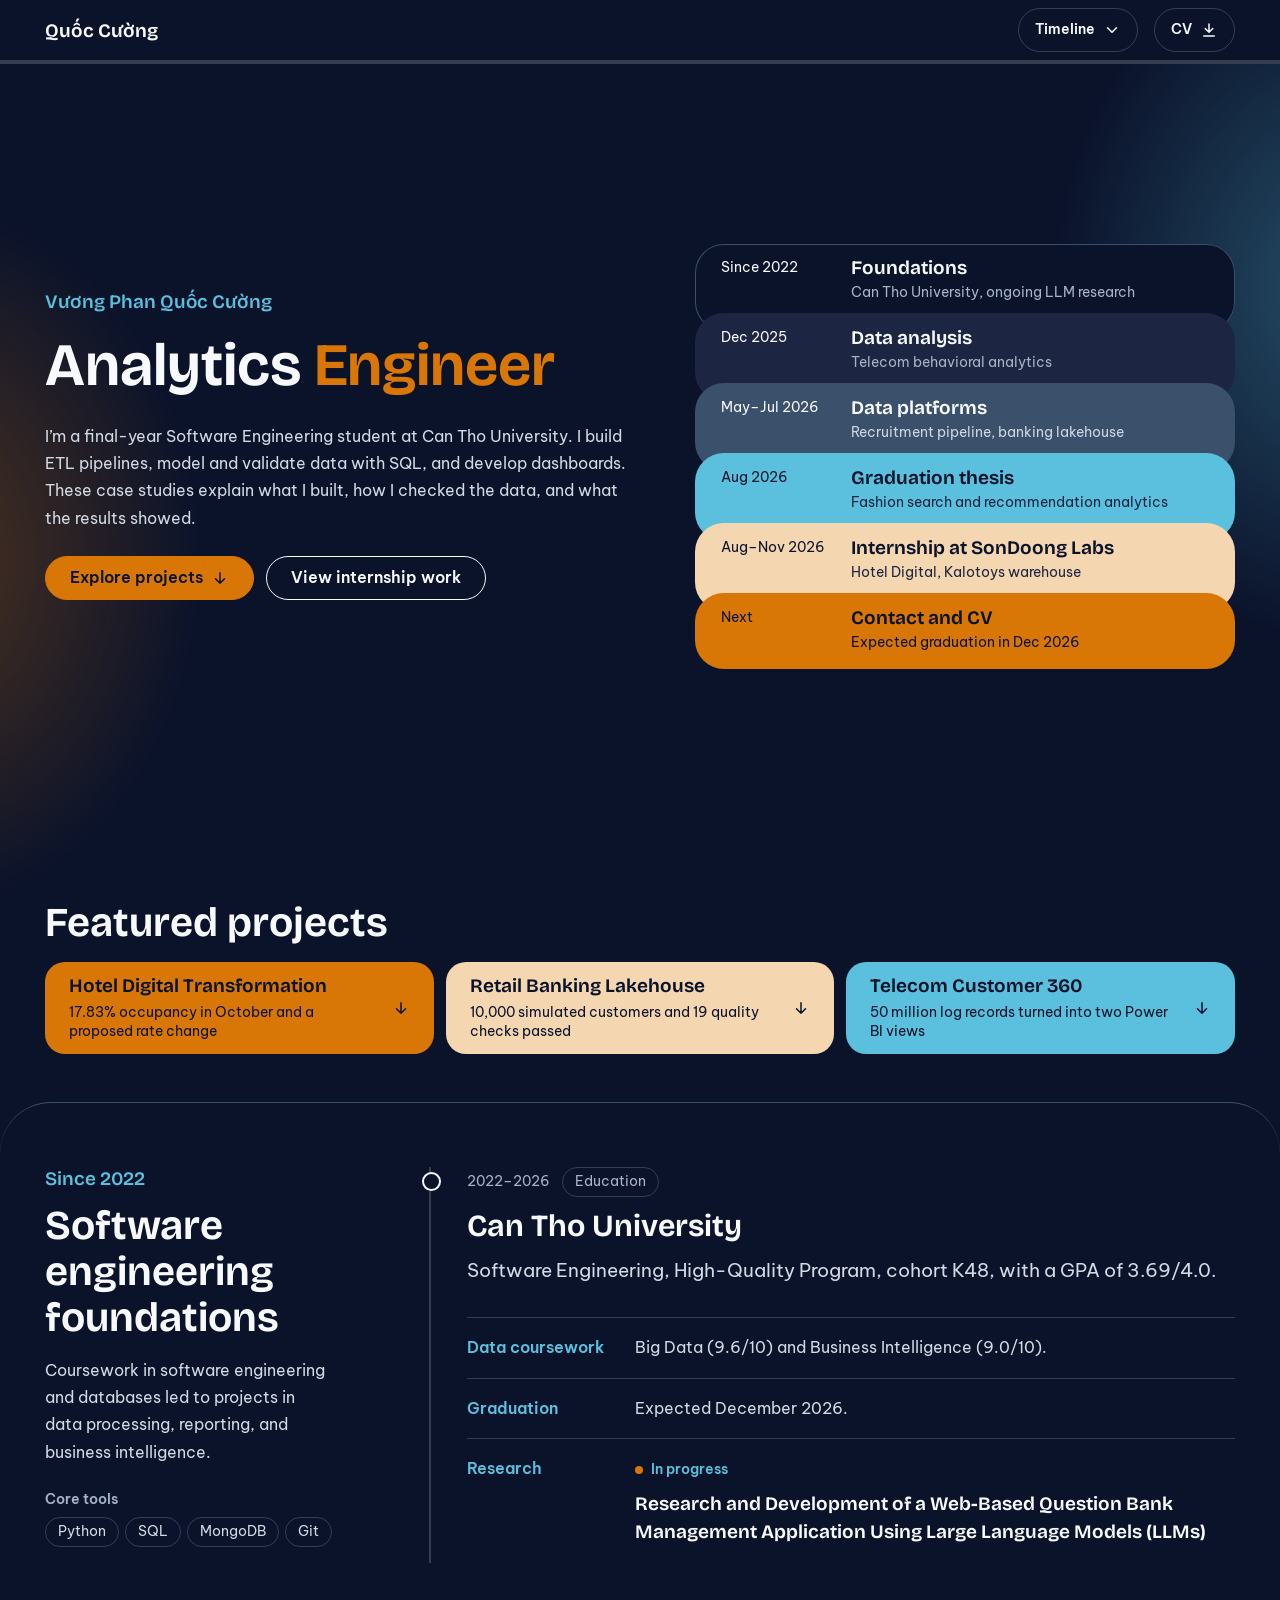
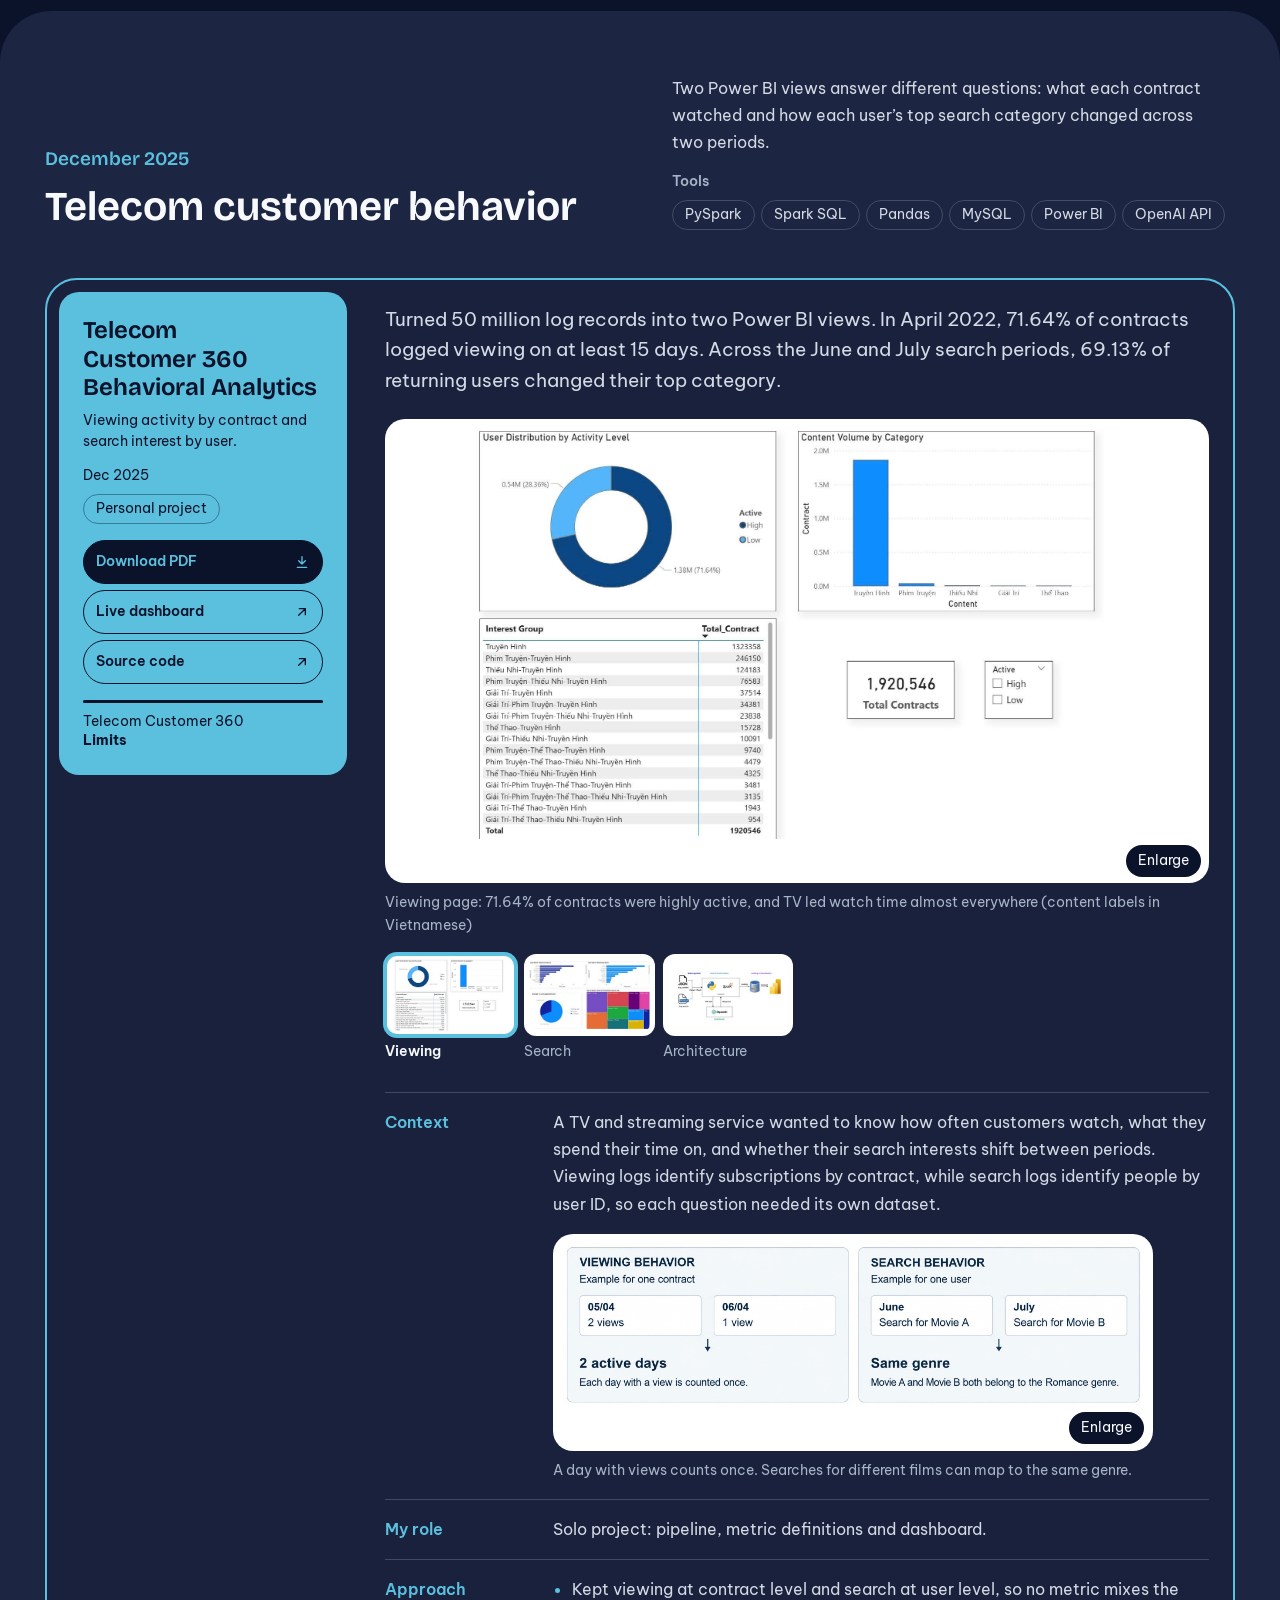
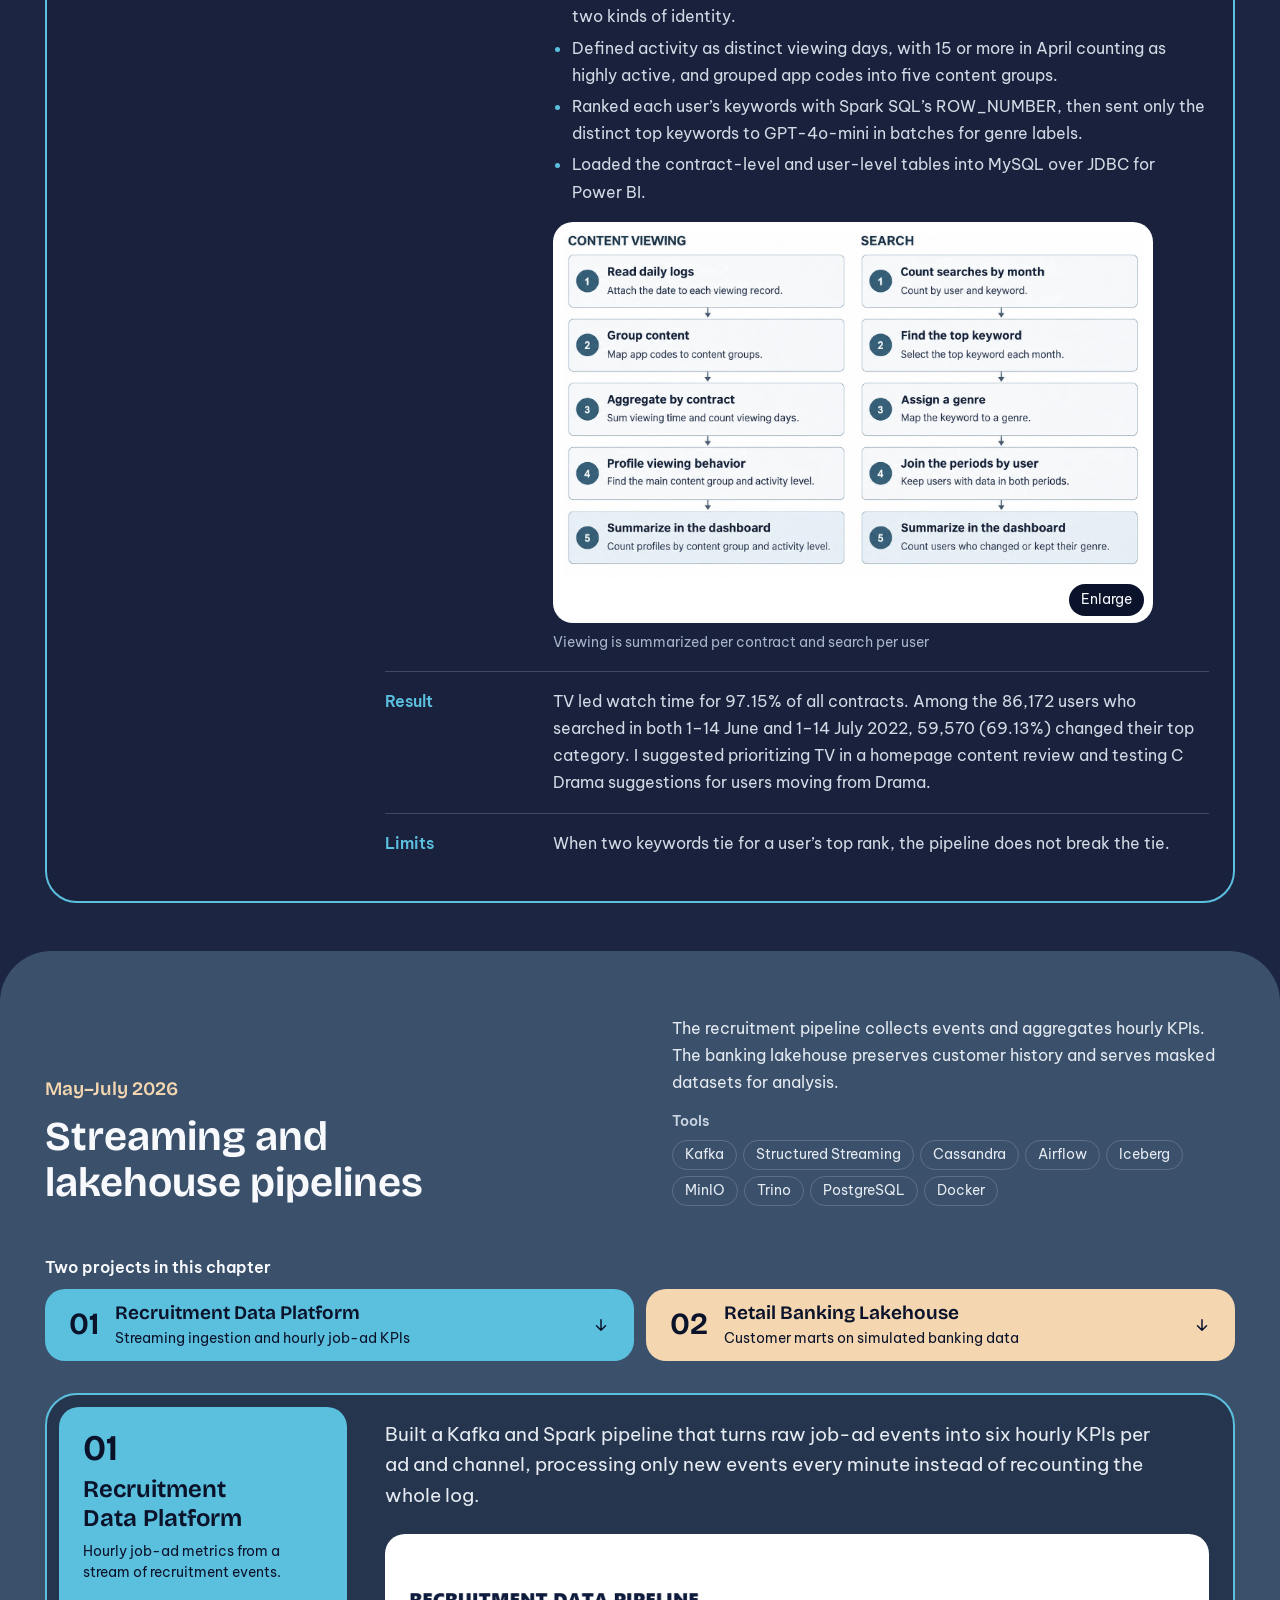
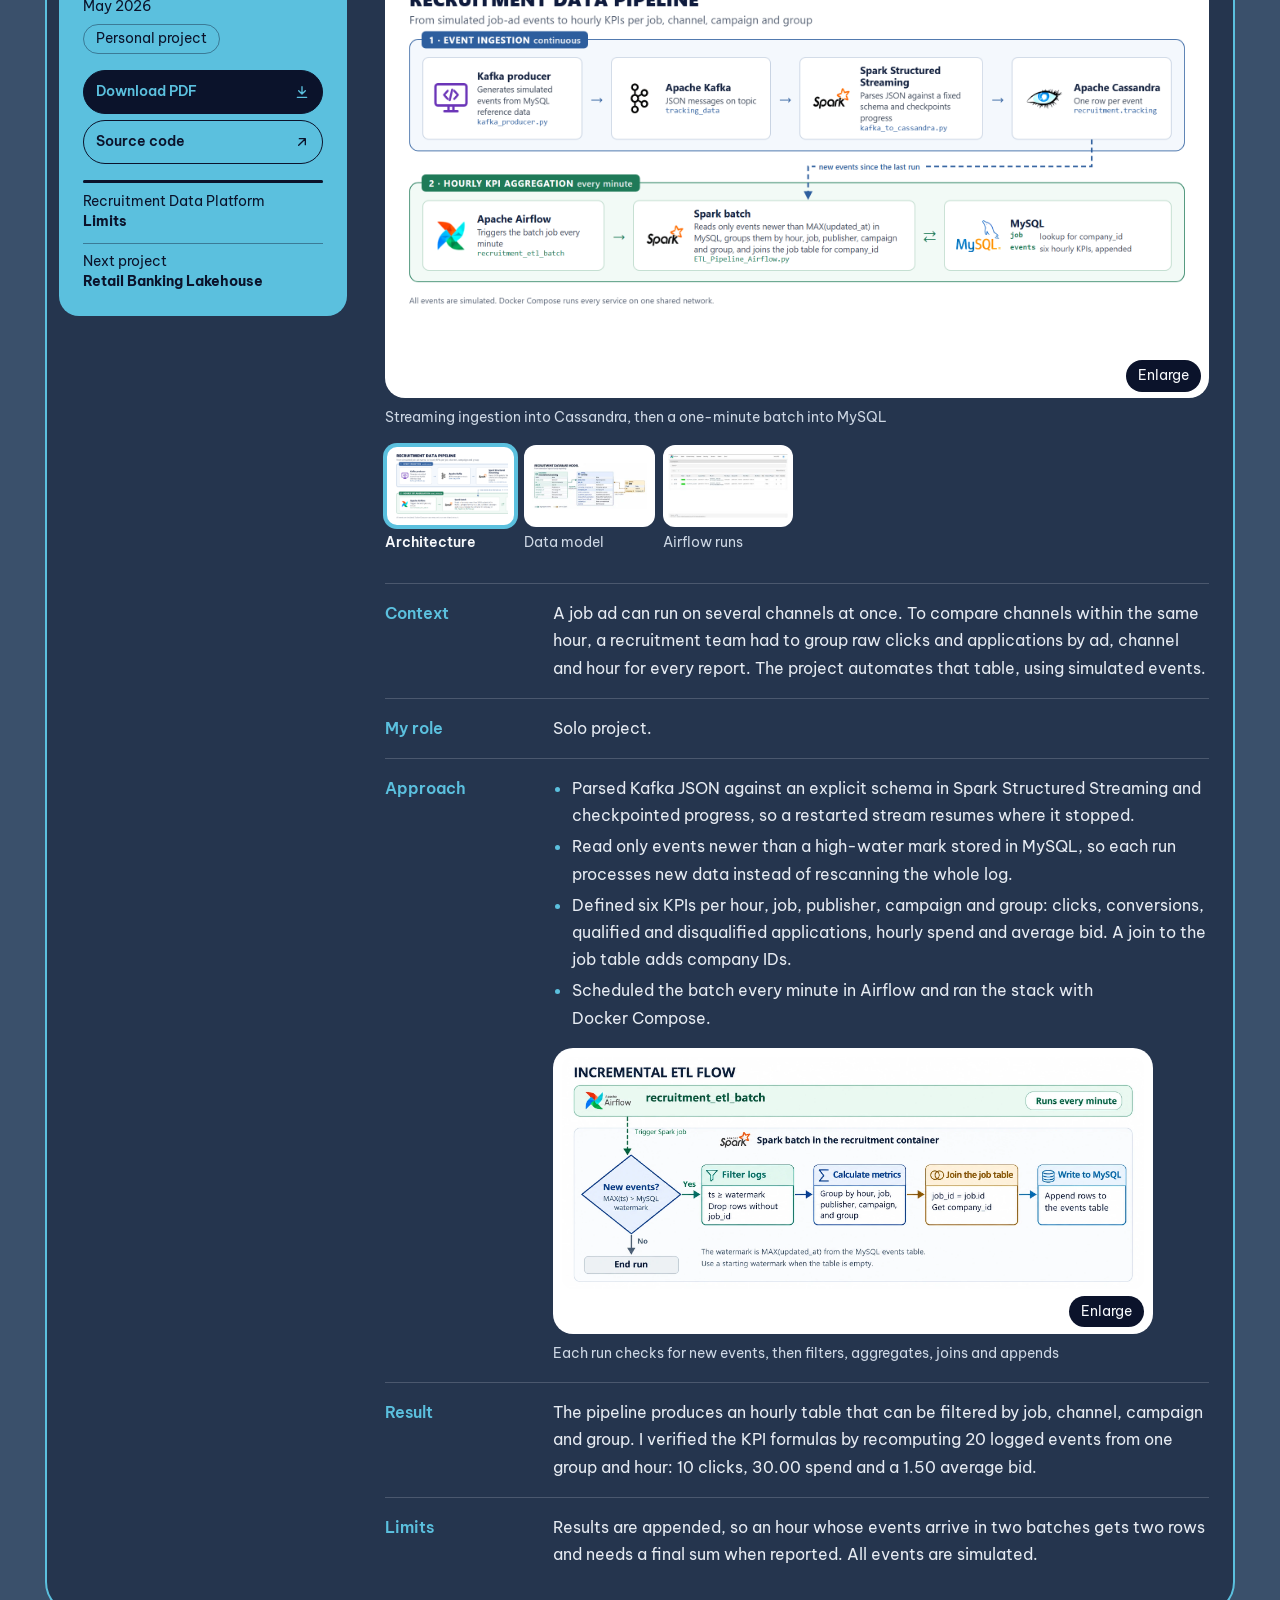
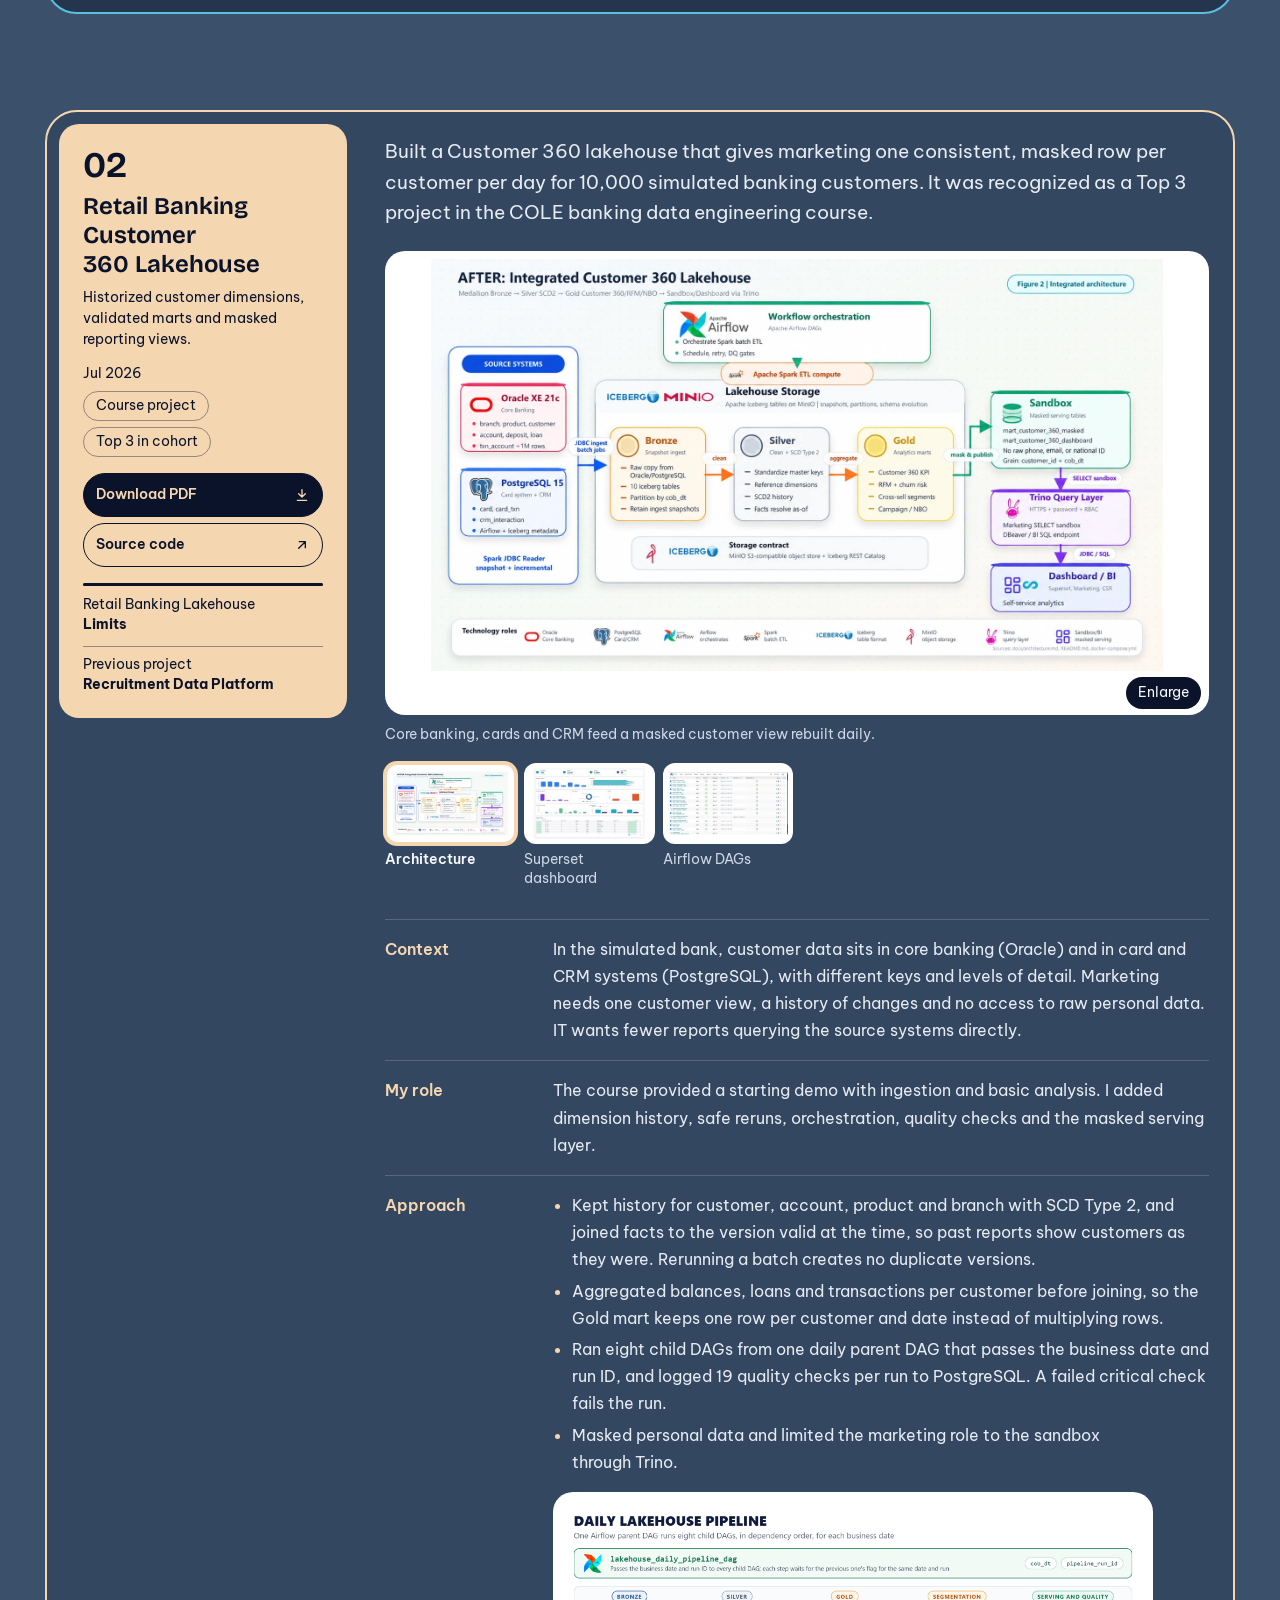
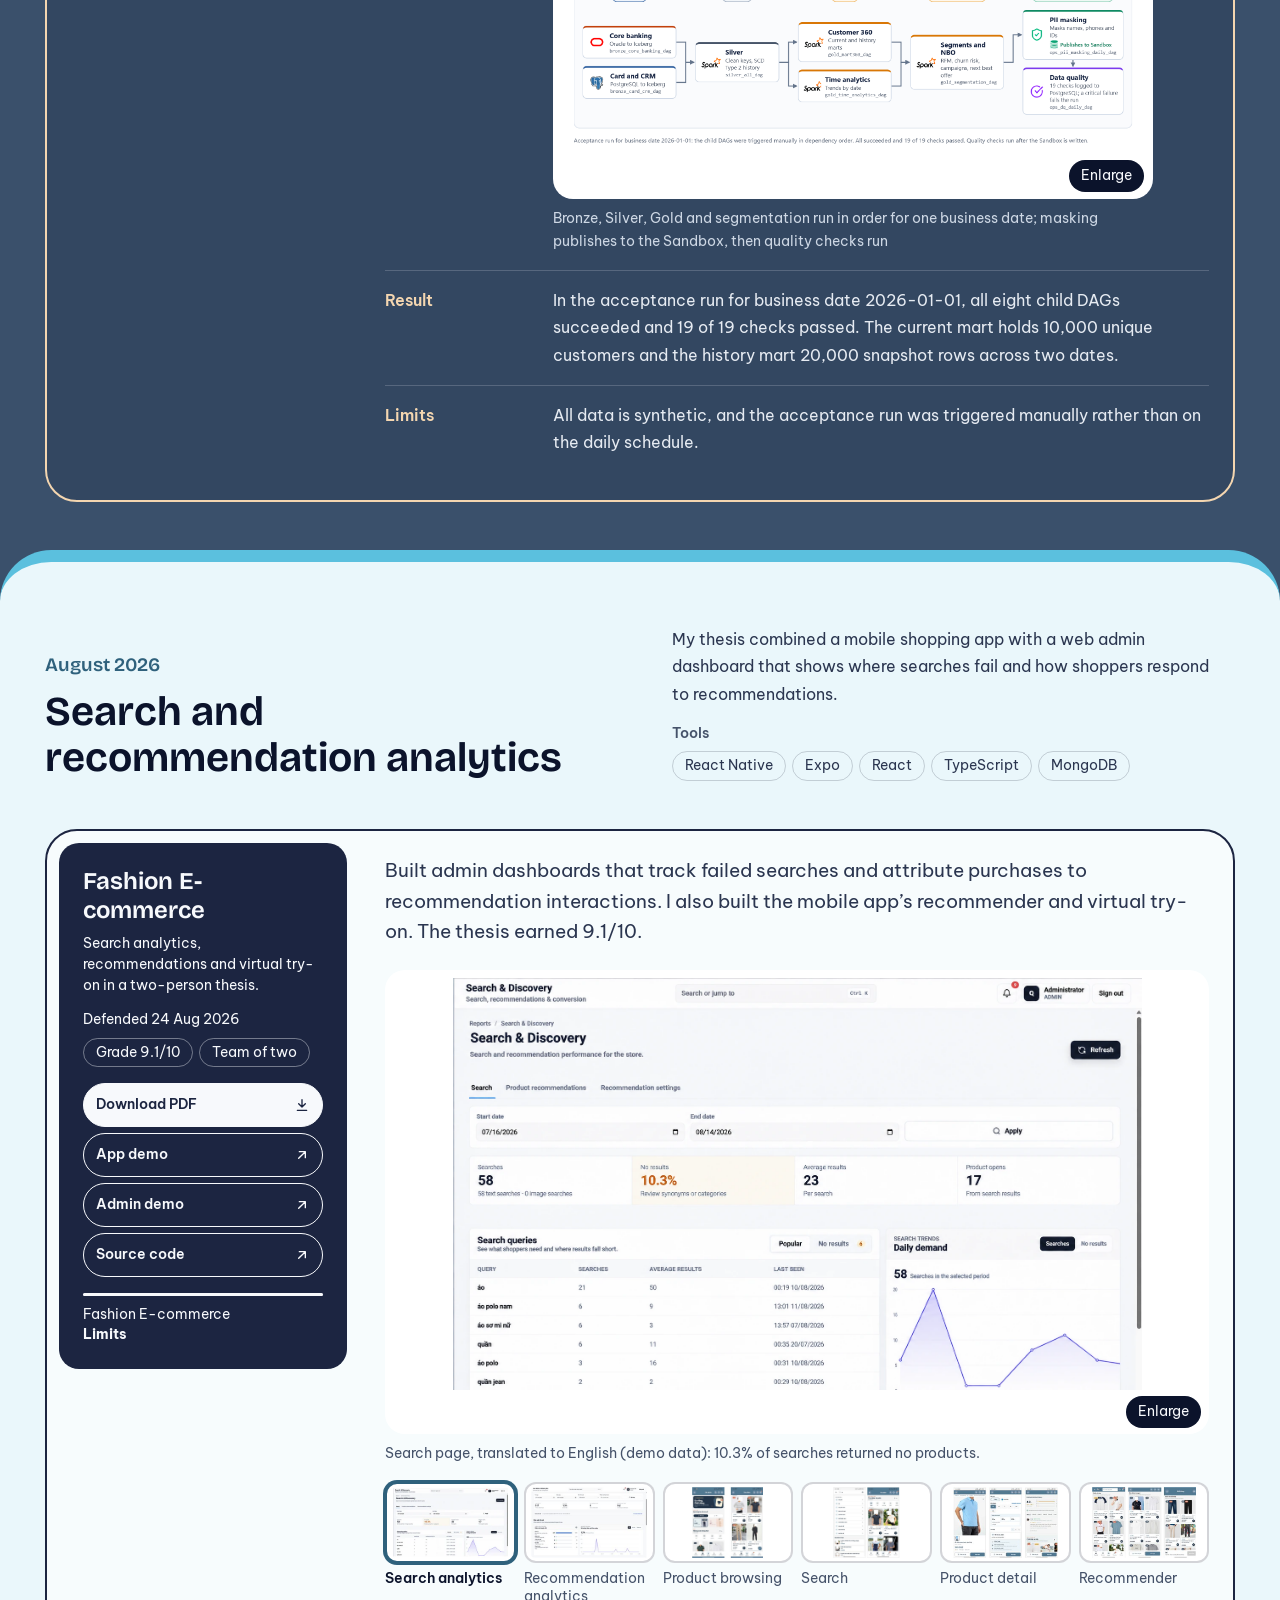
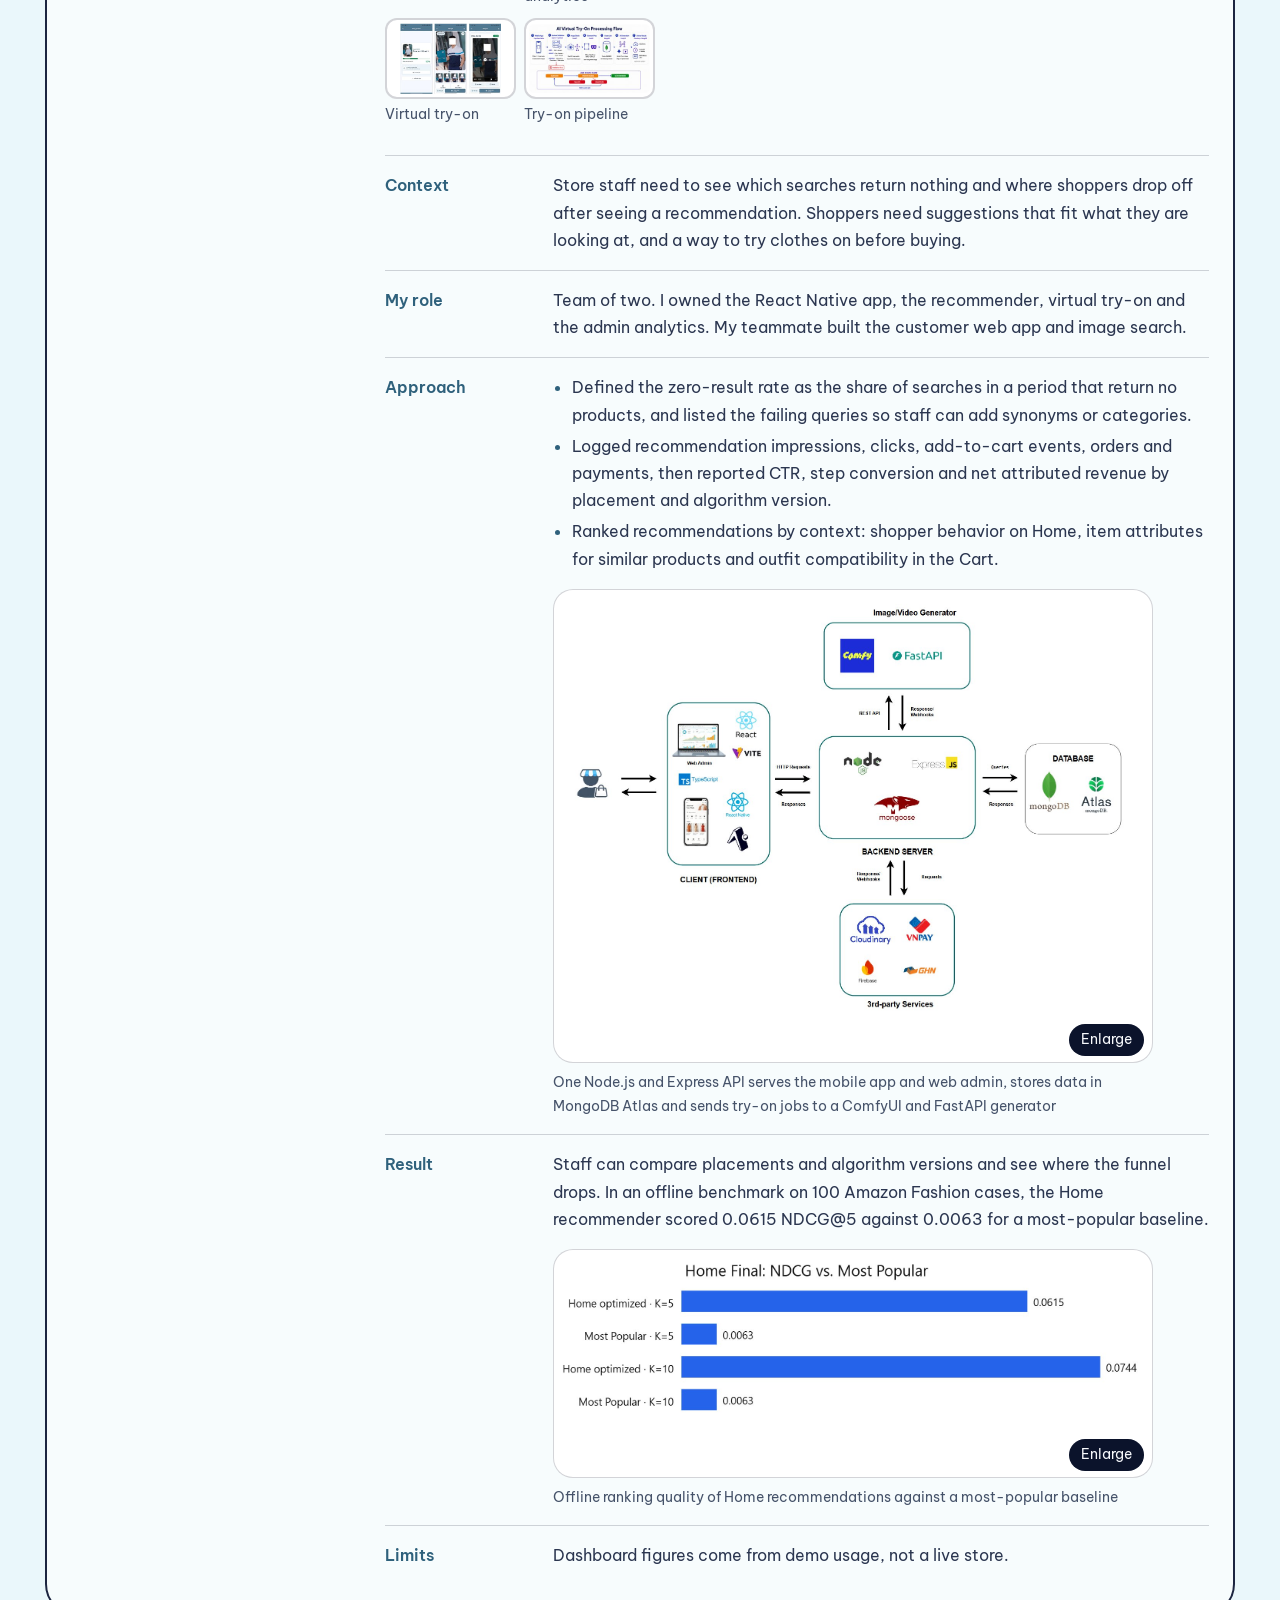
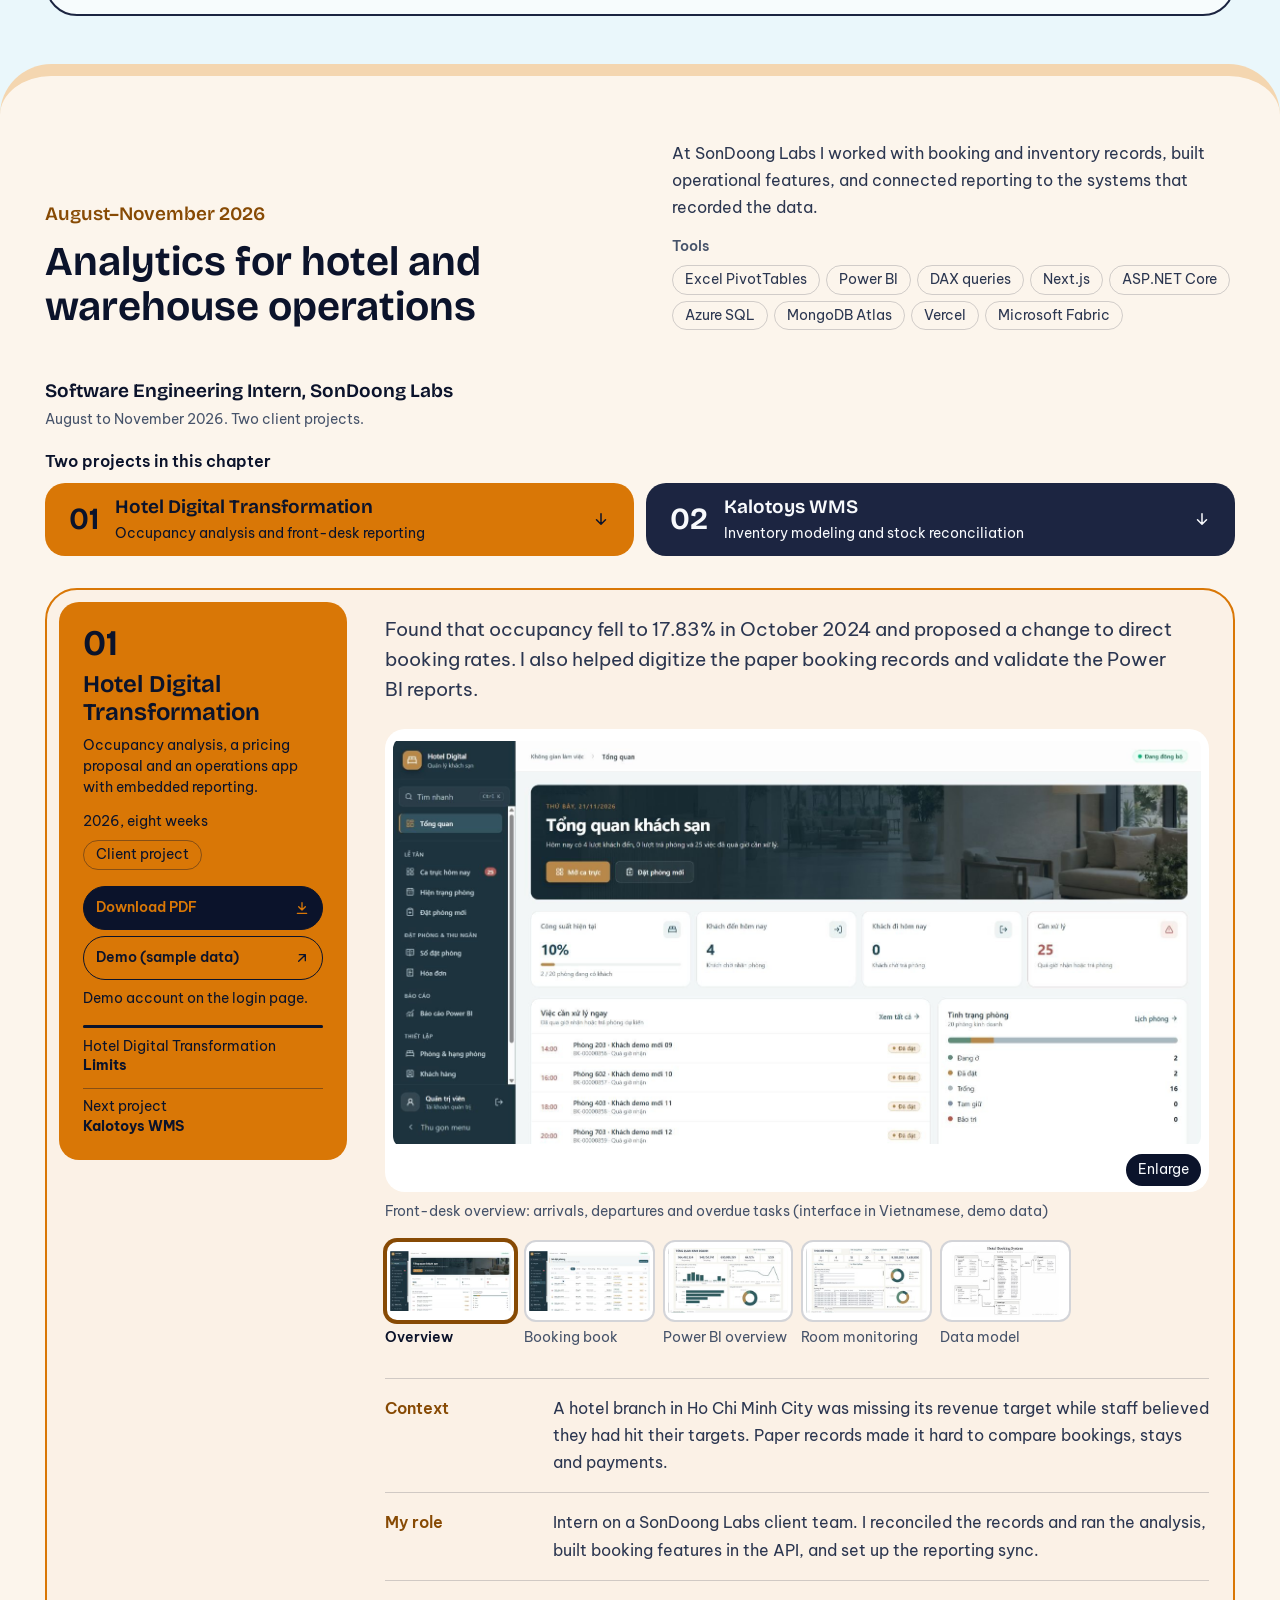
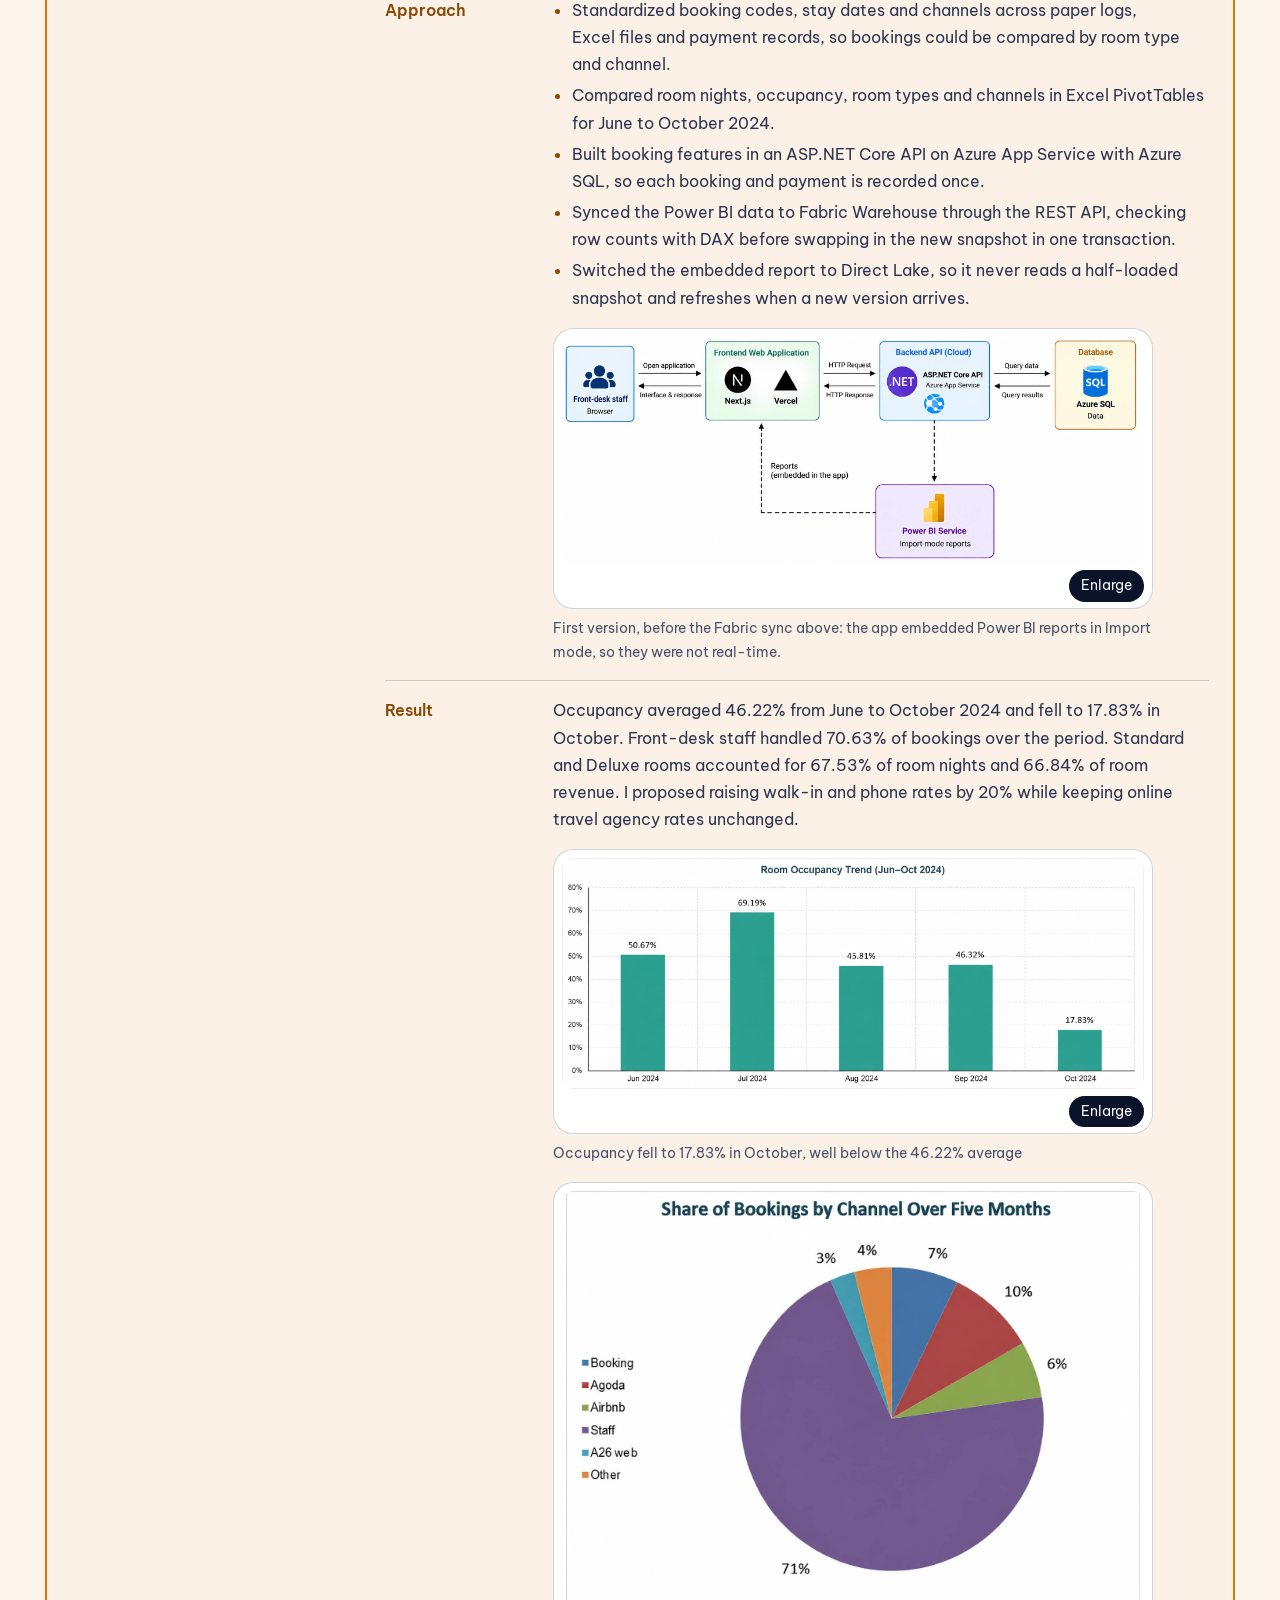
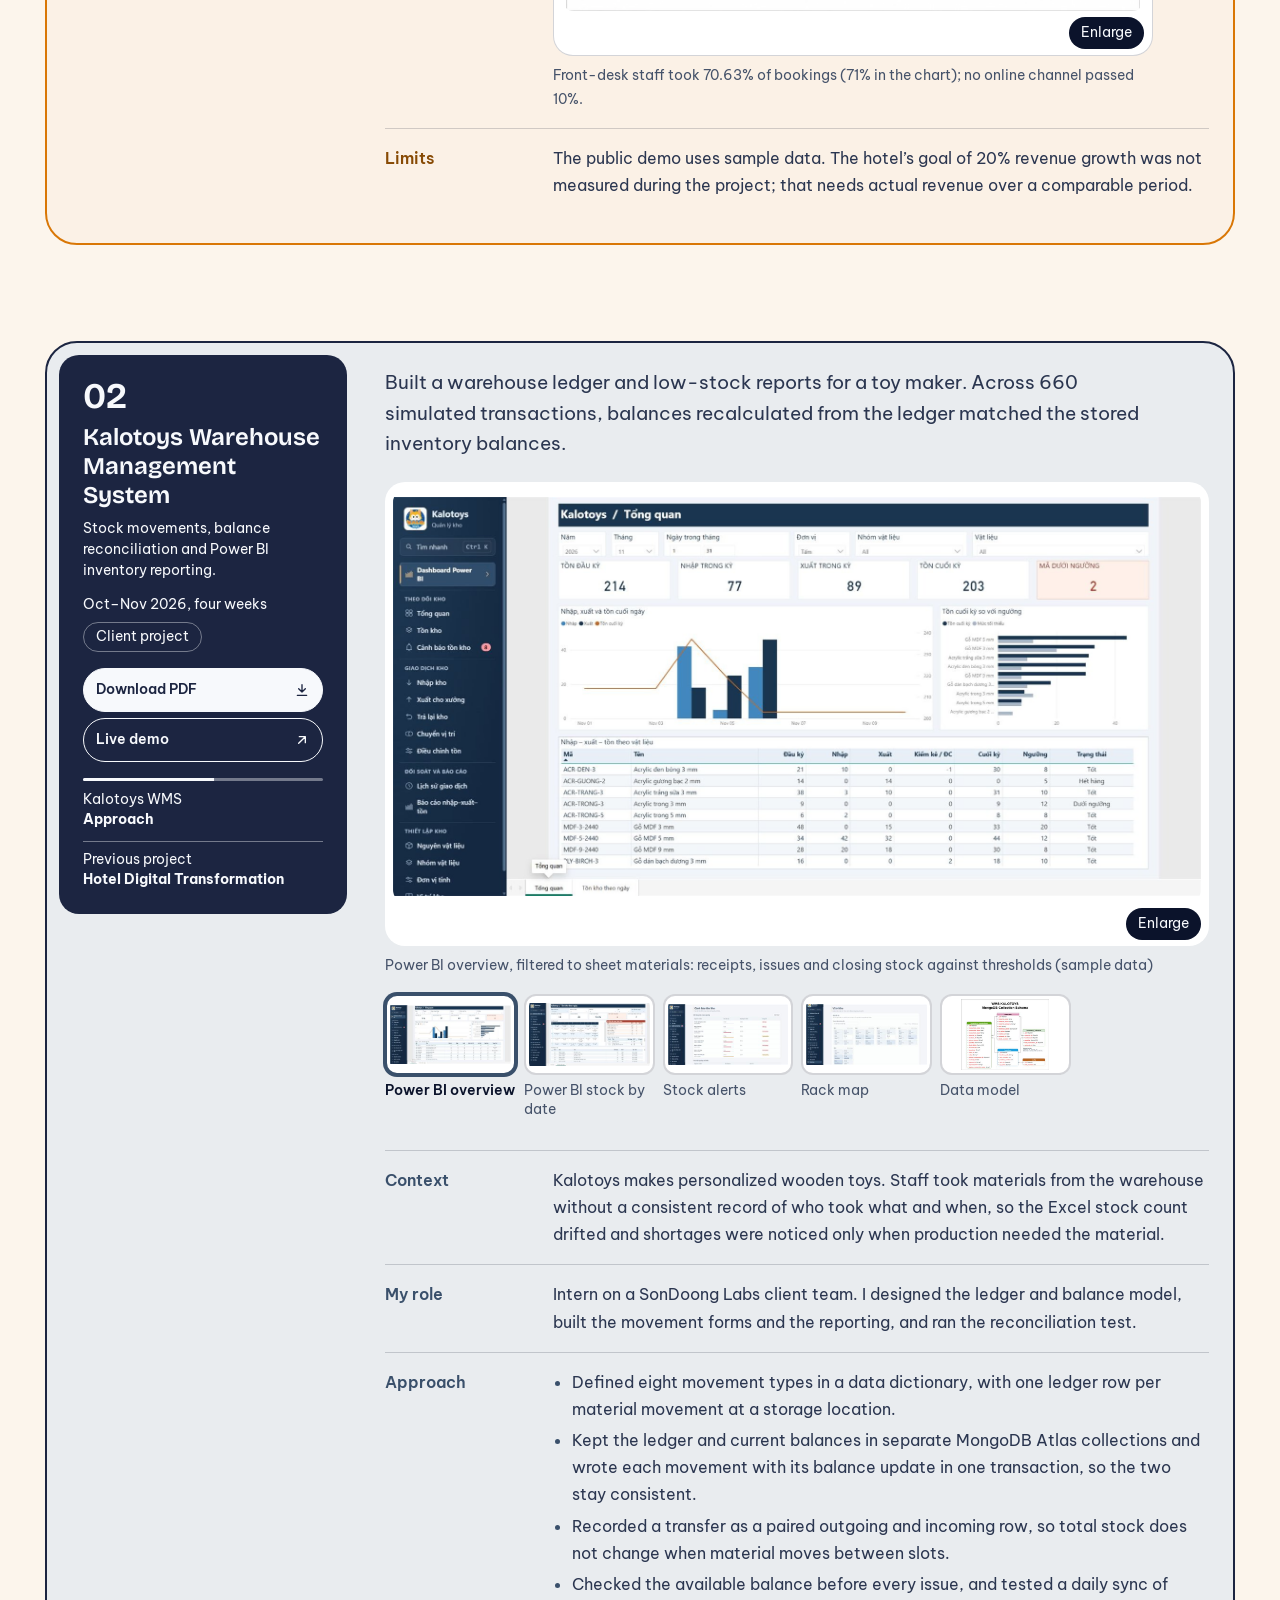
==== commit 01870eb3: "Highlight portfolio case studies and clarify project outcomes" ====
--- a/portfolio/index.html
+++ b/portfolio/index.html
@@ -25,7 +25,7 @@
   <link rel="preconnect" href="https://fonts.googleapis.com">
   <link rel="preconnect" href="https://fonts.gstatic.com" crossorigin>
   <link rel="stylesheet" href="https://fonts.googleapis.com/css2?family=Be+Vietnam+Pro:wght@400;600&amp;family=Bricolage+Grotesque:wght@600;650&amp;display=swap">
-  <link rel="stylesheet" href="../styles.css?v=thumbs-wrap">
+  <link rel="stylesheet" href="../styles.css?v=featured-projects">
   <script>document.documentElement.classList.add('js')</script>
   <script src="../main.js" defer></script>
 </head>
@@ -43,7 +43,7 @@
   <div class="container header-row">
     <a class="brand" href="#top">Quốc Cường</a>
     <details class="menu timeline-menu">
-      <summary><span data-current>Timeline</span><svg class="icon" aria-hidden="true"><use href="#i-chevron"/></svg></summary>
+      <summary><span data-current>Timeline</span><span class="compact-label">Timeline</span><svg class="icon" aria-hidden="true"><use href="#i-chevron"/></svg></summary>
       <nav class="menu-panel" aria-label="Chapters">
         <a href="#foundations"><i class="swatch" style="--c:var(--night)"></i>Since 2022: Foundations</a>
         <a href="#analysis"><i class="swatch" style="--c:var(--navy)"></i>Dec 2025: Data analysis</a>
@@ -77,7 +77,7 @@
         <h1 id="hero-title">Analytics <em>Engineer</em></h1>
         <p class="hero-intro">I’m a final-year Software Engineering student at Can Tho University. I build ETL pipelines, model and validate data with SQL, and develop dashboards. These case studies explain what I built, how I checked the data, and what the results showed.</p>
         <div class="hero-actions">
-          <a class="btn btn-primary" href="#analysis">Explore projects <svg class="icon" aria-hidden="true"><use href="#i-down"/></svg></a>
+          <a class="btn btn-primary" href="#featured">Explore projects <svg class="icon" aria-hidden="true"><use href="#i-down"/></svg></a>
           <a class="btn" href="#internship">View internship work</a>
         </div>
       </div>
@@ -94,6 +94,17 @@
       </nav>
     </div>
   </section>
+
+  <nav class="featured t-night" id="featured" aria-labelledby="h-featured">
+    <div class="container">
+      <h2 id="h-featured">Featured projects</h2>
+      <div class="case-index featured-index">
+        <a class="p-amber" href="#hotel"><span><strong>Hotel Digital Transformation</strong><small>17.83% occupancy in October and a proposed rate change</small></span><svg class="icon" aria-hidden="true"><use href="#i-down"/></svg></a>
+        <a class="p-sand" href="#banking"><span><strong>Retail Banking Lakehouse</strong><small>10,000 simulated customers and 19 quality checks passed</small></span><svg class="icon" aria-hidden="true"><use href="#i-down"/></svg></a>
+        <a class="p-sky" href="#telecom"><span><strong>Telecom Customer 360</strong><small>50 million log records turned into two Power BI views</small></span><svg class="icon" aria-hidden="true"><use href="#i-down"/></svg></a>
+      </div>
+    </div>
+  </nav>
 
   <!-- Since 2022 -->
   <section class="chapter t-night" id="foundations" data-theme="t-night" data-label="Since 2022" aria-labelledby="h-foundations">
@@ -139,7 +150,7 @@
             <div class="reading" aria-hidden="true"><span class="reading-name">Telecom Customer 360</span><strong data-reading>Overview</strong><i></i></div>
         </div>
         <div class="project-main" data-reveal>
-          <p class="project-lead">Turned 50 million log records into two Power BI views for a content team. They showed that 71.64% of contracts watched on 15 or more days in April 2022, and that 69.13% of returning users changed their top search category.</p>
+          <p class="project-lead">Turned 50 million log records into two Power BI views. In April 2022, 71.64% of contracts logged viewing on at least 15 days. Across the June and July search periods, 69.13% of returning users changed their top category.</p>
           <div class="project-body">
             <figure class="gallery">
                 <button class="shot" type="button"><img src="../assets/img/telecom-viewing.jpg" width="1682" height="1067" loading="lazy" alt="Viewing page: 71.64% of contracts were highly active, and TV led watch time almost everywhere (content labels in Vietnamese)"><span class="shot-hint">Enlarge</span></button>
@@ -291,7 +302,7 @@
             <div class="reading" aria-hidden="true"><span class="reading-name">Fashion E-commerce</span><strong data-reading>Overview</strong><i></i></div>
         </div>
         <div class="project-main" data-reveal>
-          <p class="project-lead">In a thesis graded 9.1/10, built admin analytics that show which searches fail and whether recommendations lead to purchases, along with the mobile app’s recommender and virtual try-on.</p>
+          <p class="project-lead">Built admin dashboards that track failed searches and attribute purchases to recommendation interactions. I also built the mobile app’s recommender and virtual try-on. The thesis earned 9.1/10.</p>
           <div class="project-body">
             <figure class="gallery">
                 <button class="shot" type="button"><img src="../assets/img/thesis-admin.webp" width="1623" height="969" loading="lazy" alt="Search page, translated to English (demo data): 10.3% of searches returned no products."><span class="shot-hint">Enlarge</span></button>
@@ -350,12 +361,13 @@
             <p class="project-what">Occupancy analysis, a pricing proposal and an operations app with embedded reporting.</p>
             <p class="project-meta"><span>2026, eight weeks</span><span class="tag">Client project</span></p>
             <div class="links"><a class="is-pdf" href="https://raw.githubusercontent.com/MPGranji/MPGranji/main/project-reports/Report_hotel_VPQC.pdf"><span><span class="long">Download PDF</span><span class="short">PDF</span></span><svg class="icon" aria-hidden="true"><use href="#i-file"/></svg></a>
-              <a class="is-demo" href="https://hotel-digital.vercel.app/" target="_blank" rel="noopener"><span><span class="long">Demo (sample data)</span><span class="short">Demo</span></span><svg class="icon" aria-hidden="true"><use href="#i-out"/></svg></a></div>
+              <a class="is-demo" href="https://hotel-digital.vercel.app/" target="_blank" rel="noopener" aria-describedby="hotel-demo-note"><span><span class="long">Demo (sample data)</span><span class="short">Demo</span></span><svg class="icon" aria-hidden="true"><use href="#i-out"/></svg></a></div>
+            <p class="project-note" id="hotel-demo-note">Demo account on the login page.</p>
             <div class="reading" aria-hidden="true"><span class="reading-name">Hotel Digital Transformation</span><strong data-reading>Overview</strong><i></i></div>
             <a class="project-switch" href="#kalotoys"><span>Next project</span><strong>Kalotoys WMS</strong></a>
         </div>
         <div class="project-main" data-reveal>
-          <p class="project-lead">Showed why a hotel branch missed its revenue target: occupancy fell to 17.83% in October, while staff felt on target because they took 7 in 10 bookings. Then helped replace its paper bookings with an app and checked Power BI reports.</p>
+          <p class="project-lead">Found that occupancy fell to 17.83% in October 2024 and proposed a change to direct booking rates. I also helped digitize the paper booking records and validate the Power BI reports.</p>
           <div class="project-body">
             <figure class="gallery">
                 <button class="shot" type="button"><img src="../assets/img/hotel-overview.jpg" width="1673" height="834" loading="lazy" alt="Front-desk overview: arrivals, departures and overdue tasks (interface in Vietnamese, demo data)"><span class="shot-hint">Enlarge</span></button>
@@ -369,7 +381,7 @@
                 </div>
             </figure>
             <dl class="story">
-              <div><dt>Context</dt><dd>A hotel branch in Ho Chi Minh City was missing its revenue KPI while staff believed they had hit their targets. Bookings, stays and payments were written on paper, so nobody could check where the gap came from.</dd></div>
+              <div><dt>Context</dt><dd>A hotel branch in Ho Chi Minh City was missing its revenue target while staff believed they had hit their targets. Paper records made it hard to compare bookings, stays and payments.</dd></div>
               <div><dt>My role</dt><dd>Intern on a SonDoong Labs client team. I reconciled the records and ran the analysis, built booking features in the API, and set up the reporting sync.</dd></div>
               <div><dt>Approach</dt><dd><ul>
                 <li>Standardized booking codes, stay dates and channels across paper logs, Excel files and payment records, so bookings could be compared by room type and channel.</li>
@@ -381,7 +393,7 @@
                 <button class="shot" type="button"><img src="../assets/img/hotel-architecture.webp" width="2008" height="783" loading="lazy" alt="First version, before the Fabric sync above: the app embedded Power BI reports in Import mode, so they were not real-time."><span class="shot-hint">Enlarge</span></button>
                 <figcaption>First version, before the Fabric sync above: the app embedded Power BI reports in Import mode, so they were not real-time.</figcaption>
               </figure></dd></div>
-              <div><dt>Result</dt><dd>Occupancy averaged 46.22% from June to October 2024 and fell to 17.83% in October. Front-desk staff took 70.63% of bookings, which explains why staff felt on target while most rooms stayed empty. Standard and Deluxe rooms brought 67.53% of nights and 66.84% of room revenue. The analysis led to a proposal to raise direct (walk-in and phone) rates by 20% and keep OTA rates unchanged.<figure class="gallery in-story">
+              <div><dt>Result</dt><dd>Occupancy averaged 46.22% from June to October 2024 and fell to 17.83% in October. Front-desk staff handled 70.63% of bookings over the period. Standard and Deluxe rooms accounted for 67.53% of room nights and 66.84% of room revenue. I proposed raising walk-in and phone rates by 20% while keeping online travel agency rates unchanged.<figure class="gallery in-story">
                 <button class="shot" type="button"><img src="../assets/img/hotel-occupancy.webp" width="1989" height="790" loading="lazy" alt="Occupancy fell to 17.83% in October, well below the 46.22% average"><span class="shot-hint">Enlarge</span></button>
                 <figcaption>Occupancy fell to 17.83% in October, well below the 46.22% average</figcaption>
               </figure><figure class="gallery in-story">
@@ -405,7 +417,7 @@
             <a class="project-switch" href="#hotel"><span>Previous project</span><strong>Hotel Digital Transformation</strong></a>
         </div>
         <div class="project-main" data-reveal>
-          <p class="project-lead">Gave a toy maker’s warehouse a traceable record of every material movement, so balances reconcile with the ledger and low stock shows up before production runs short.</p>
+          <p class="project-lead">Built a warehouse ledger and low-stock reports for a toy maker. Across 660 simulated transactions, balances recalculated from the ledger matched the stored inventory balances.</p>
           <div class="project-body">
             <figure class="gallery">
                 <button class="shot" type="button"><img src="../assets/img/wms-powerbi.jpg" width="1700" height="839" loading="lazy" alt="Power BI overview, filtered to sheet materials: receipts, issues and closing stock against thresholds (sample data)"><span class="shot-hint">Enlarge</span></button>
@@ -446,7 +458,7 @@
         <header>
           <span class="chapter-date">Get in touch</span>
           <h2 id="h-next">Contact and CV</h2>
-          <p class="chapter-story">I’m looking for a Data Analyst or Data Engineer role where I can build and check the data models, pipelines and reports a team relies on.</p>
+          <p class="chapter-story">I’m open to roles in analytics engineering, data analysis, and data engineering.</p>
           <div class="contact-links">
             <a href="mailto:vpqcuong@gmail.com">vpqcuong@gmail.com</a>
             <a href="https://github.com/MPGranji" target="_blank" rel="noopener">GitHub</a>
--- a/styles.css
+++ b/styles.css
@@ -119,6 +119,7 @@
   border-radius: 99px; font-size: var(--text-sm); font-weight: 600; white-space: nowrap; list-style: none; cursor: pointer;
 }
 .menu summary::-webkit-details-marker { display: none; }
+.compact-label { display: none; }
 .menu summary svg { transition: transform var(--fast); }
 .menu[open] summary svg { transform: rotate(180deg); }
 .cv-menu summary:hover { border-color: var(--fg); }
@@ -307,6 +308,9 @@
 .case-index a:hover { transform: translateY(-3px); }
 .case-index b { font: 650 var(--text-xl)/1 var(--display); }
 .case-index span { flex: 1; font: 650 var(--text-lg)/1.3 var(--display); }
+.featured { position: relative; padding-bottom: calc(var(--radius-chapter) + var(--s7)); }
+.featured h2 { margin-bottom: var(--s4); font-size: var(--text-2xl); }
+.case-index.featured-index { grid-template-columns: repeat(auto-fit, minmax(min(100%, 17rem), 1fr)); margin-bottom: 0; }
 
 .case {
   display: grid; grid-template-columns: minmax(0, 18rem) minmax(0, 1fr); align-items: start; gap: clamp(1.5rem, 3vw, 2.5rem);
@@ -337,7 +341,7 @@
 .project-switch { display: flex; flex-direction: column; justify-content: center; min-height: var(--tap); margin-top: var(--s3); padding-top: var(--s2); border-top: 1px solid var(--line); color: var(--p-fg); font-size: var(--text-sm); line-height: 1.4; text-decoration: none; }
 .project-switch:hover strong { text-decoration: underline; text-underline-offset: 3px; }
 
-.project-what { margin-top: var(--s2); font-size: var(--text-sm); line-height: 1.5; }
+.project-what, .project-note { margin-top: var(--s2); font-size: var(--text-sm); line-height: 1.5; }
 .project-side .links a { flex: 1 1 auto; justify-content: space-between; }
 .project-side .links .is-pdf { flex-basis: 100%; background: var(--p-fg); color: var(--p); }
 .project-side .links .is-pdf:hover { background: transparent; color: var(--p-fg); }
@@ -386,6 +390,13 @@
   .journey a { grid-template-columns: minmax(0, 1fr); gap: 0; padding-inline: 1.3rem; }
   .shot { aspect-ratio: 4 / 3; }
   .thumbs { grid-template-columns: repeat(3, minmax(0, 1fr)); }
+}
+@media (max-width: 420px) {
+  .header-row { gap: var(--s1); }
+  .timeline-menu summary { padding-inline: var(--s2); }
+  .timeline-menu [data-current], .cv-menu summary .icon { display: none; }
+  .timeline-menu .compact-label { display: inline; }
+  .cv-menu summary { min-width: var(--tap); justify-content: center; }
 }
 /* Cases on smaller and shorter screens */
 @media (max-width: 1080px) {
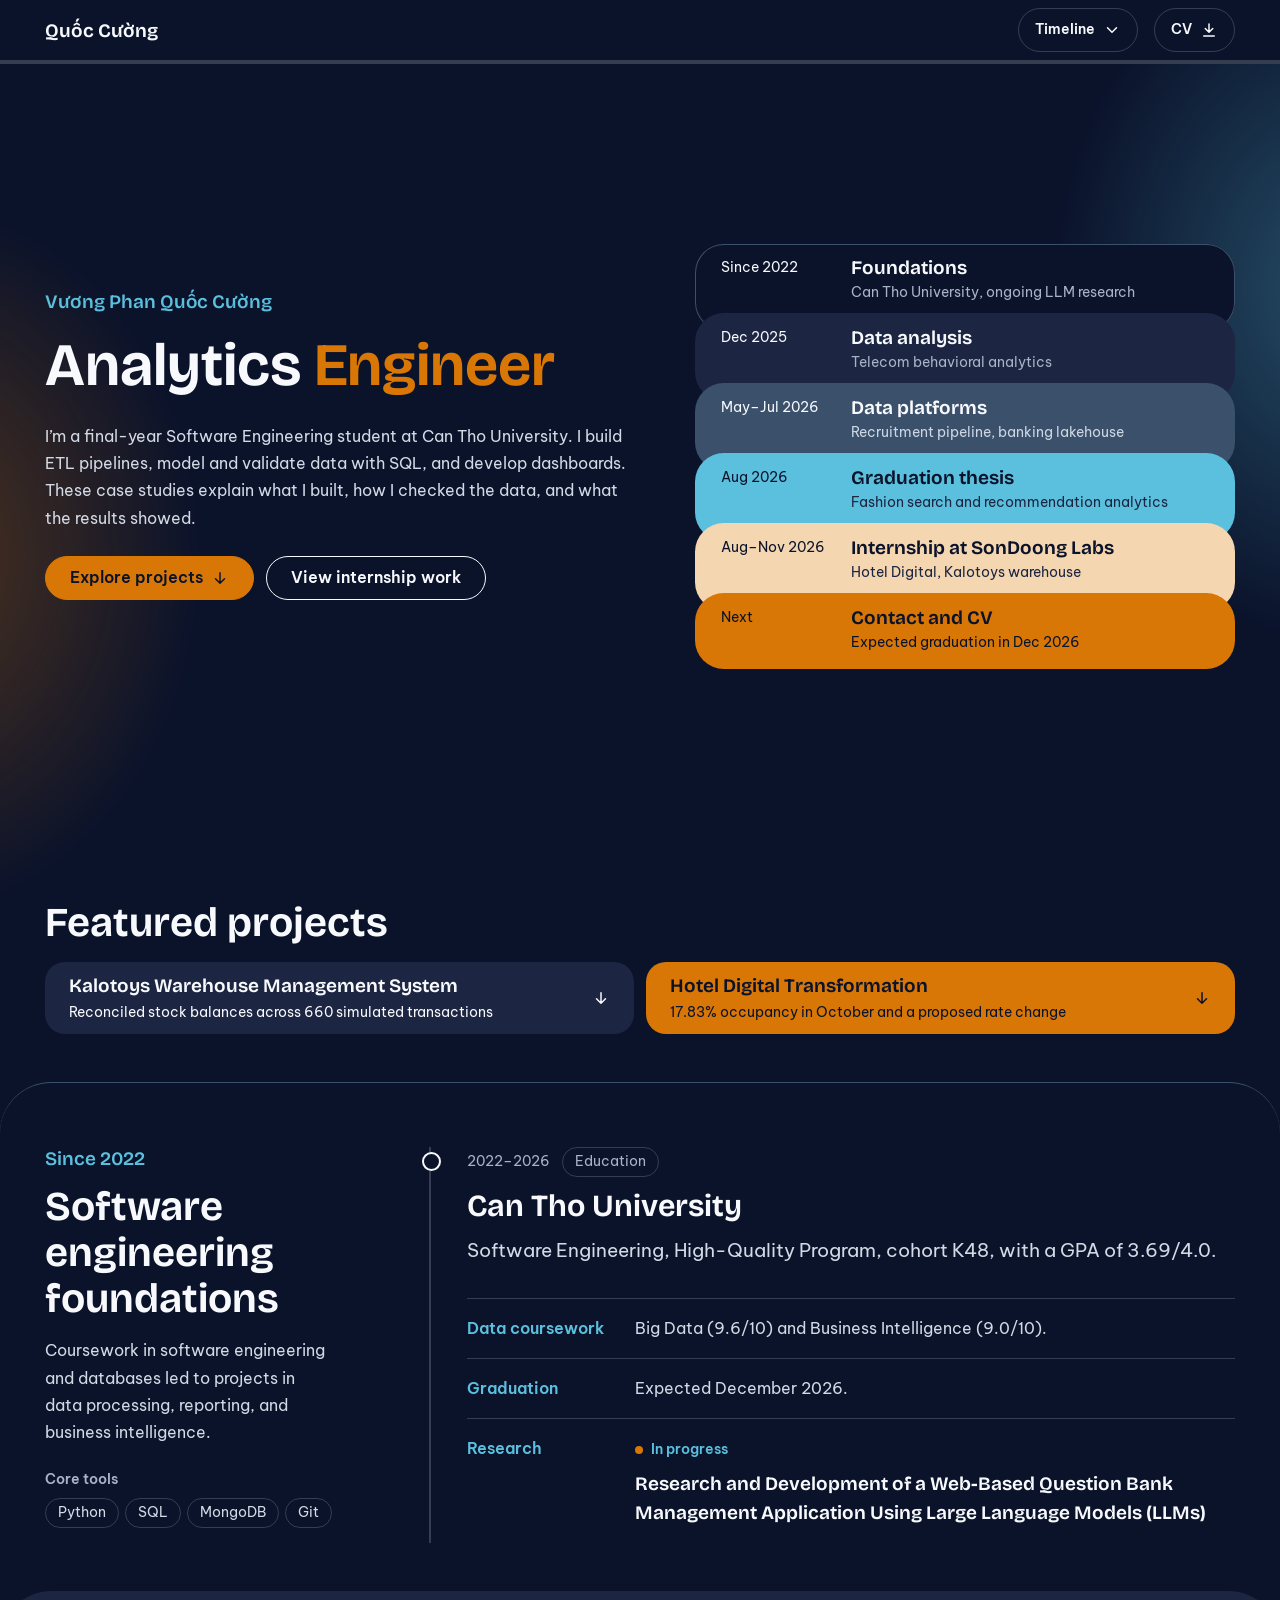
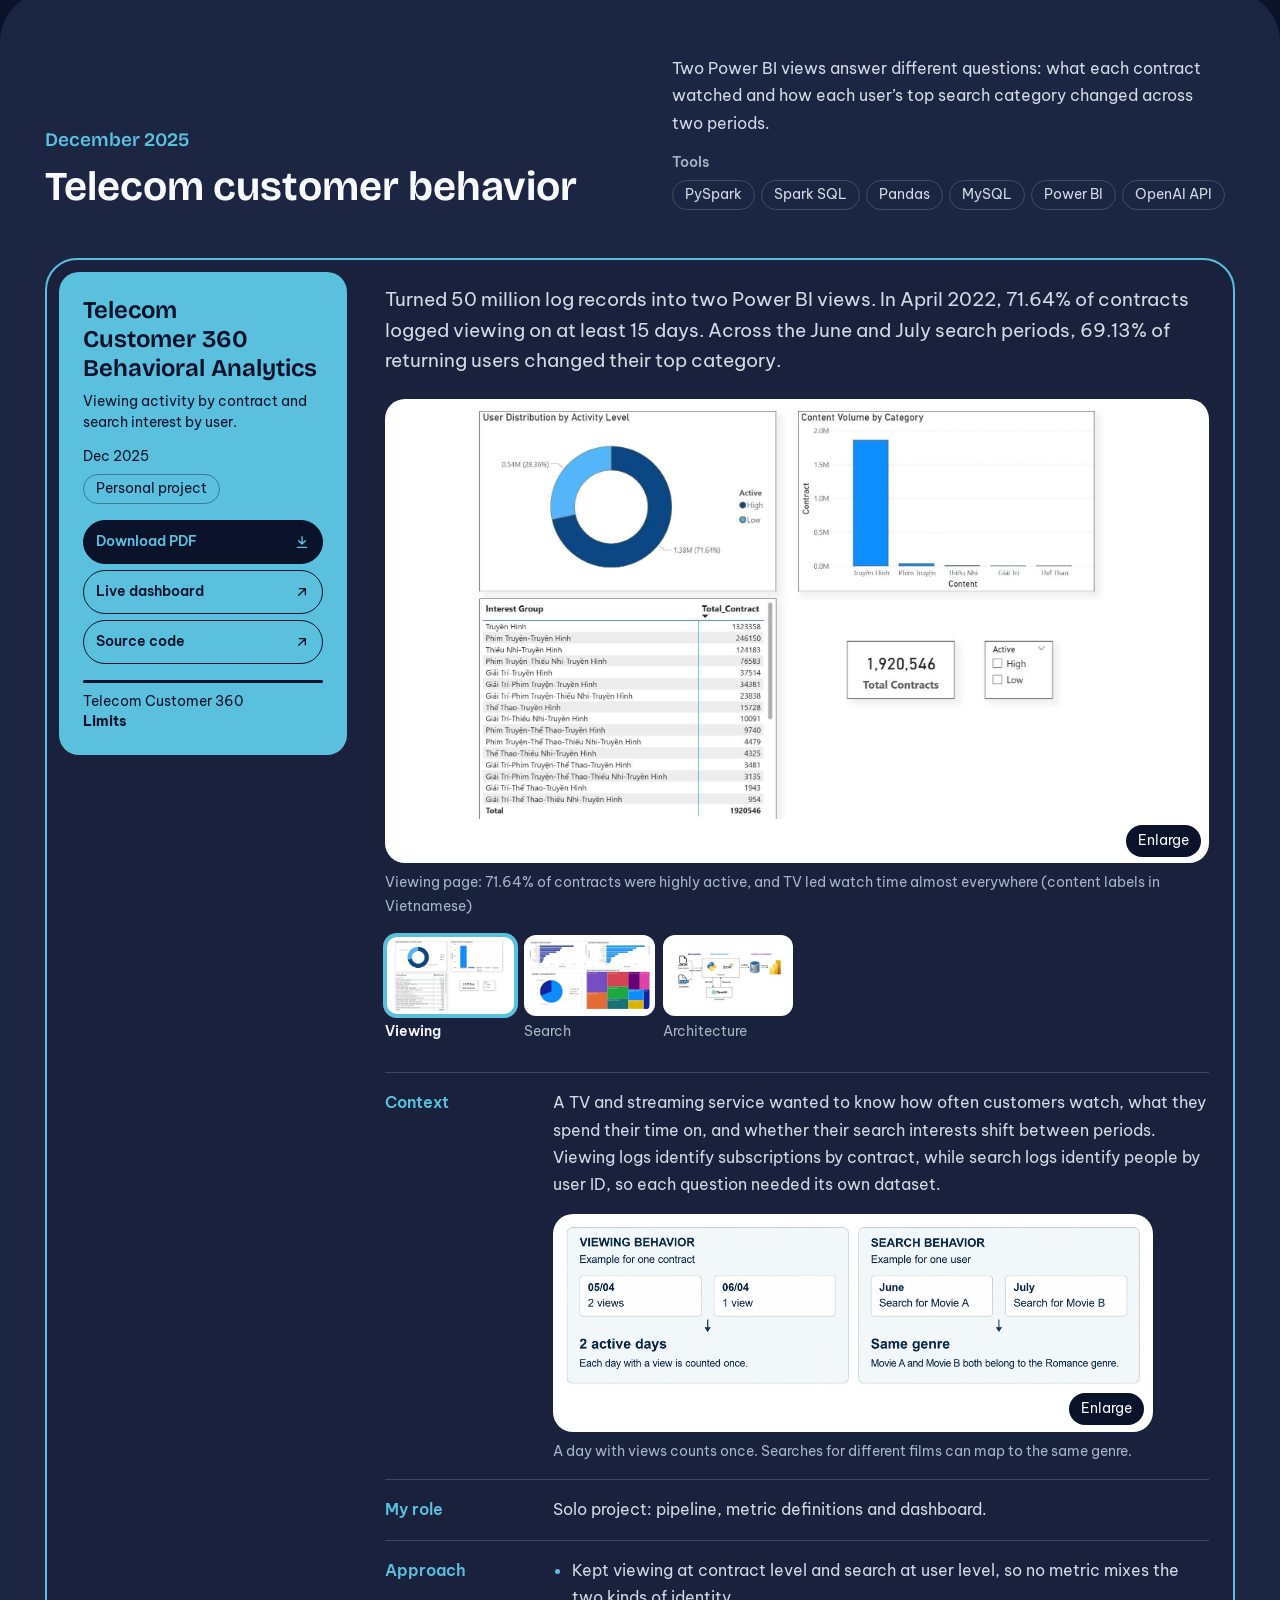
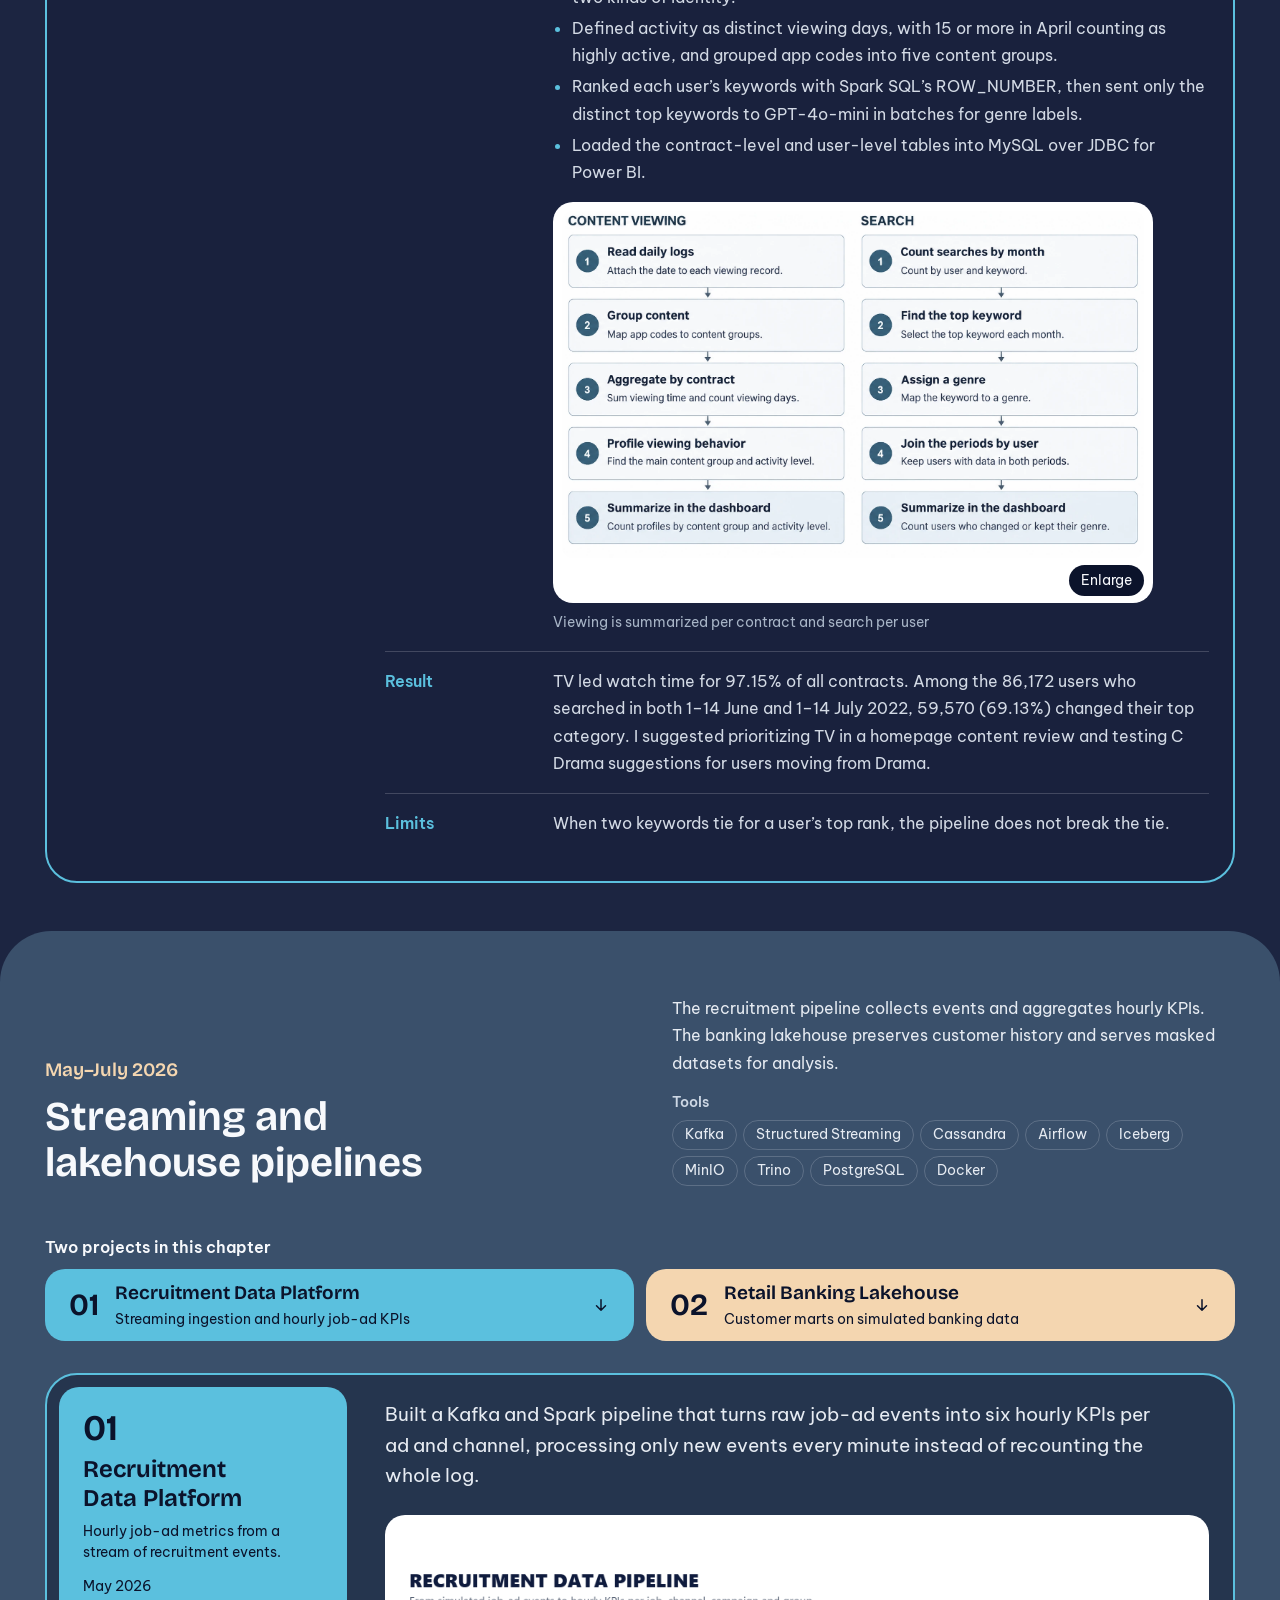
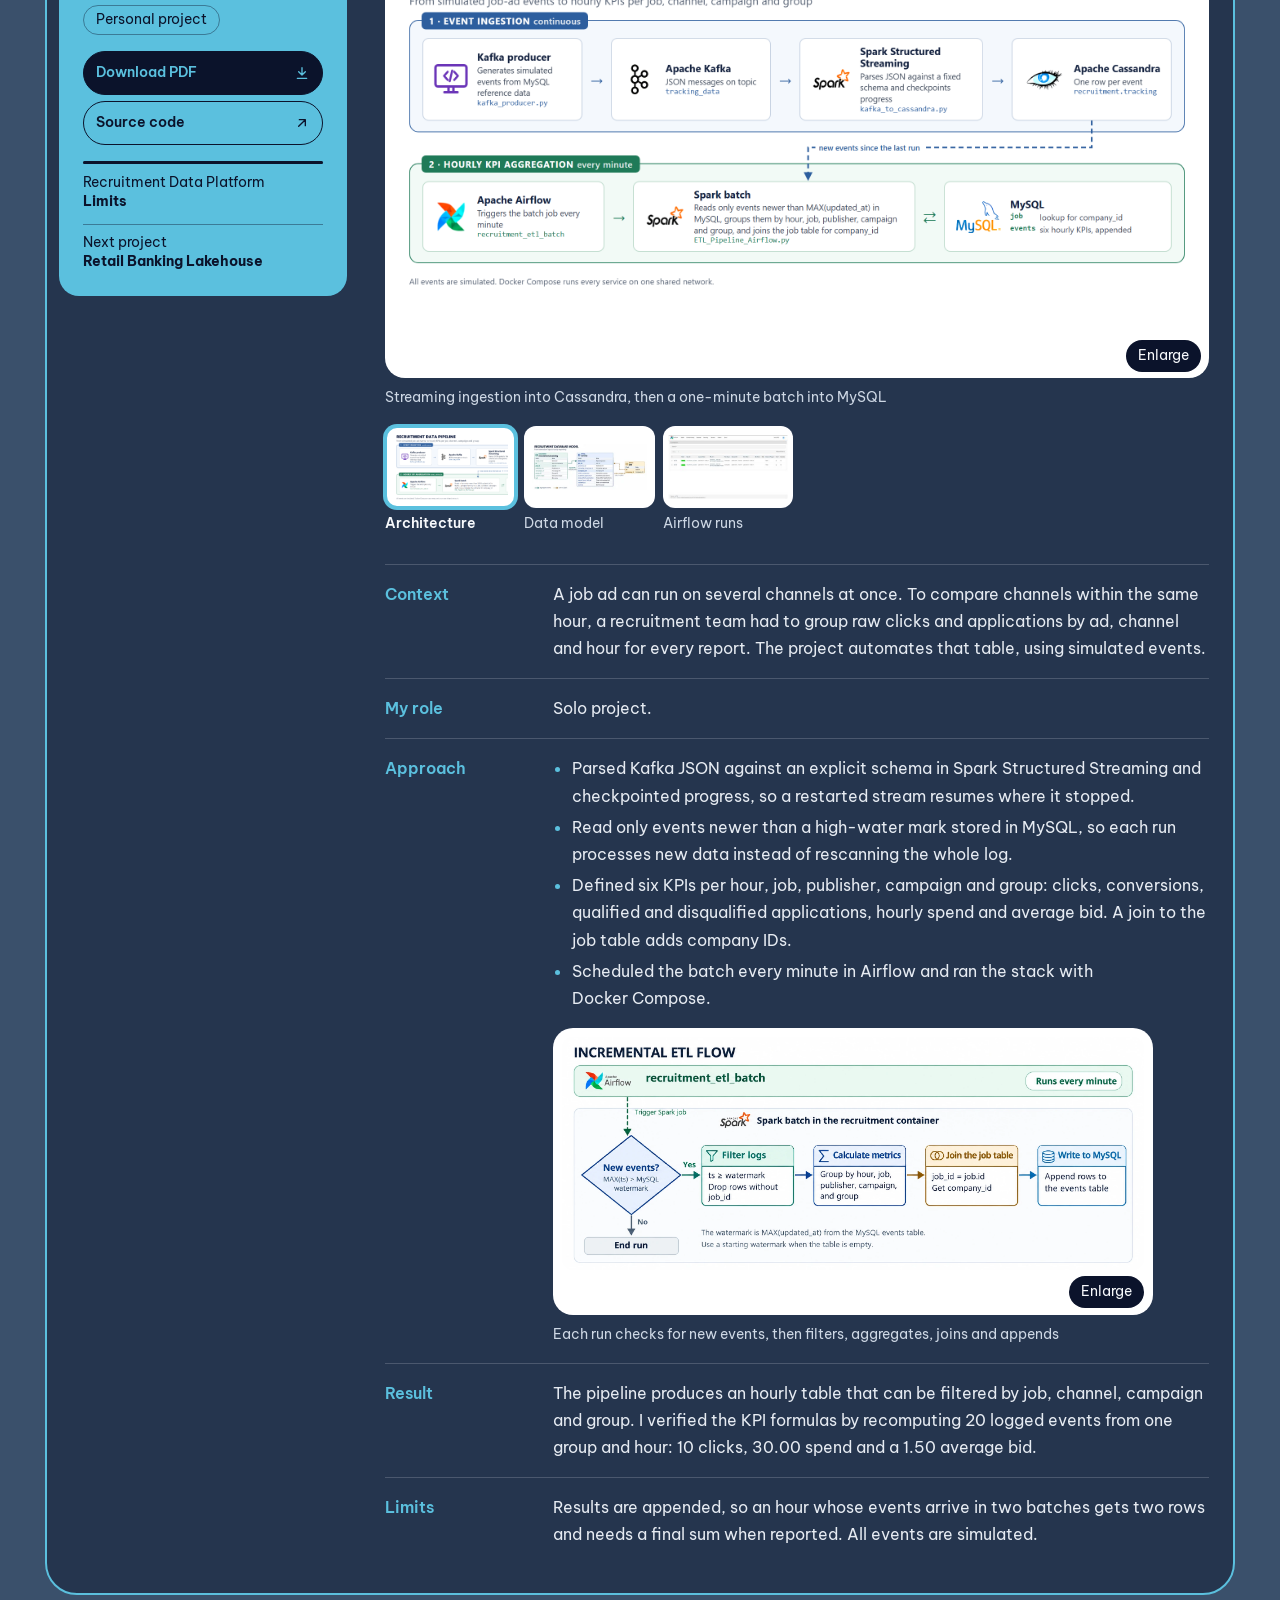
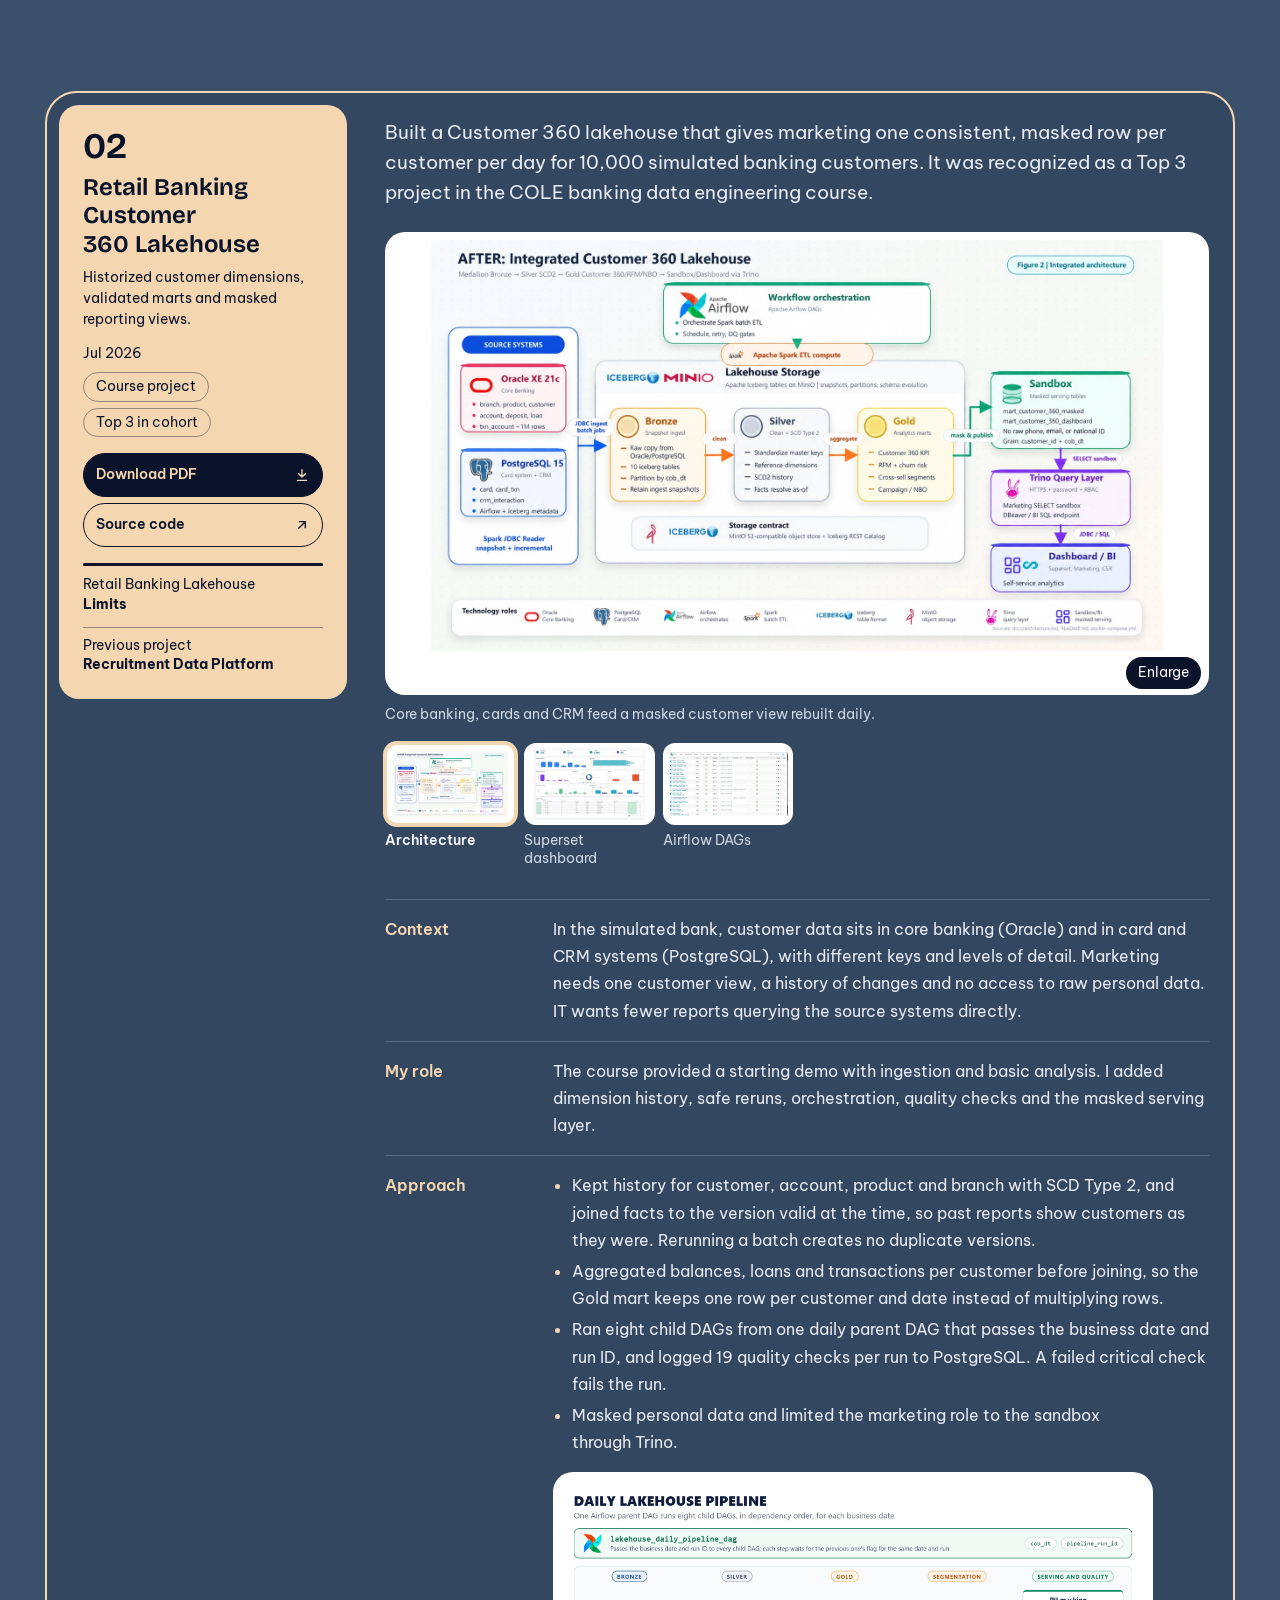
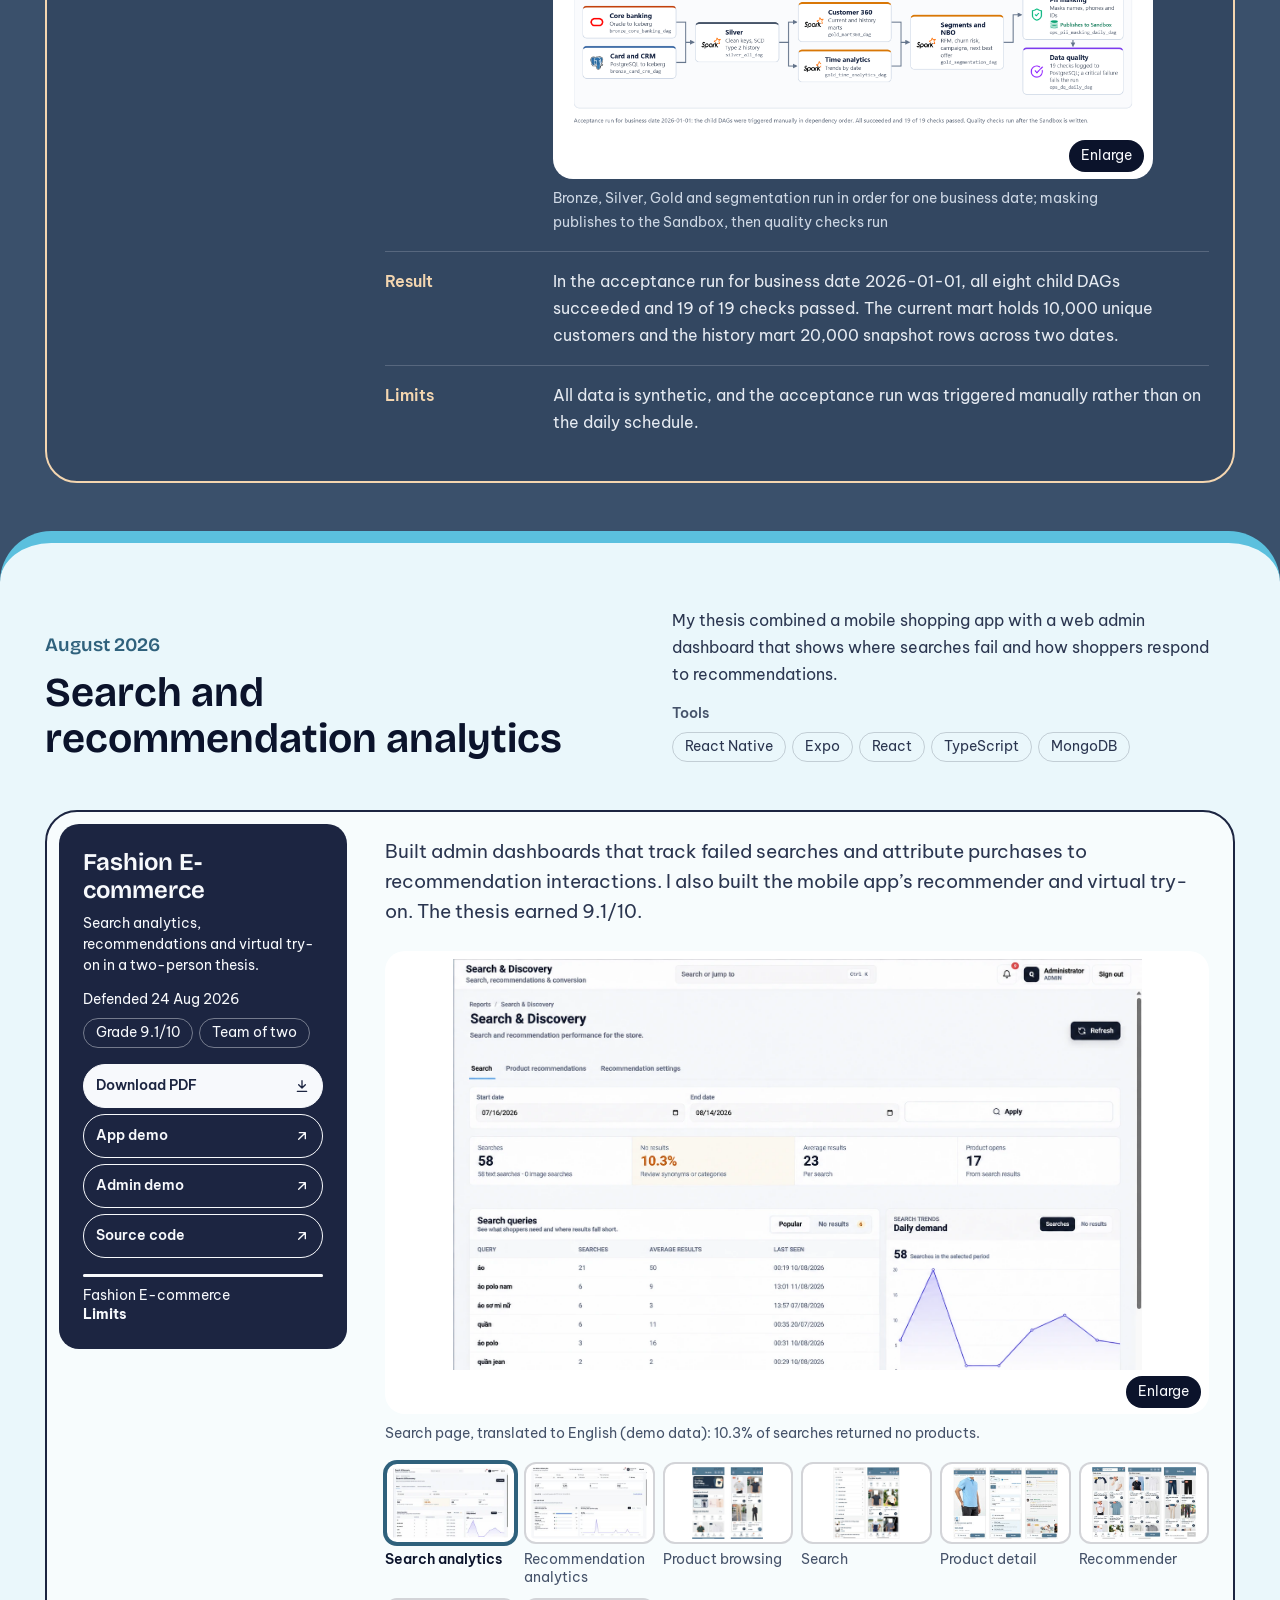
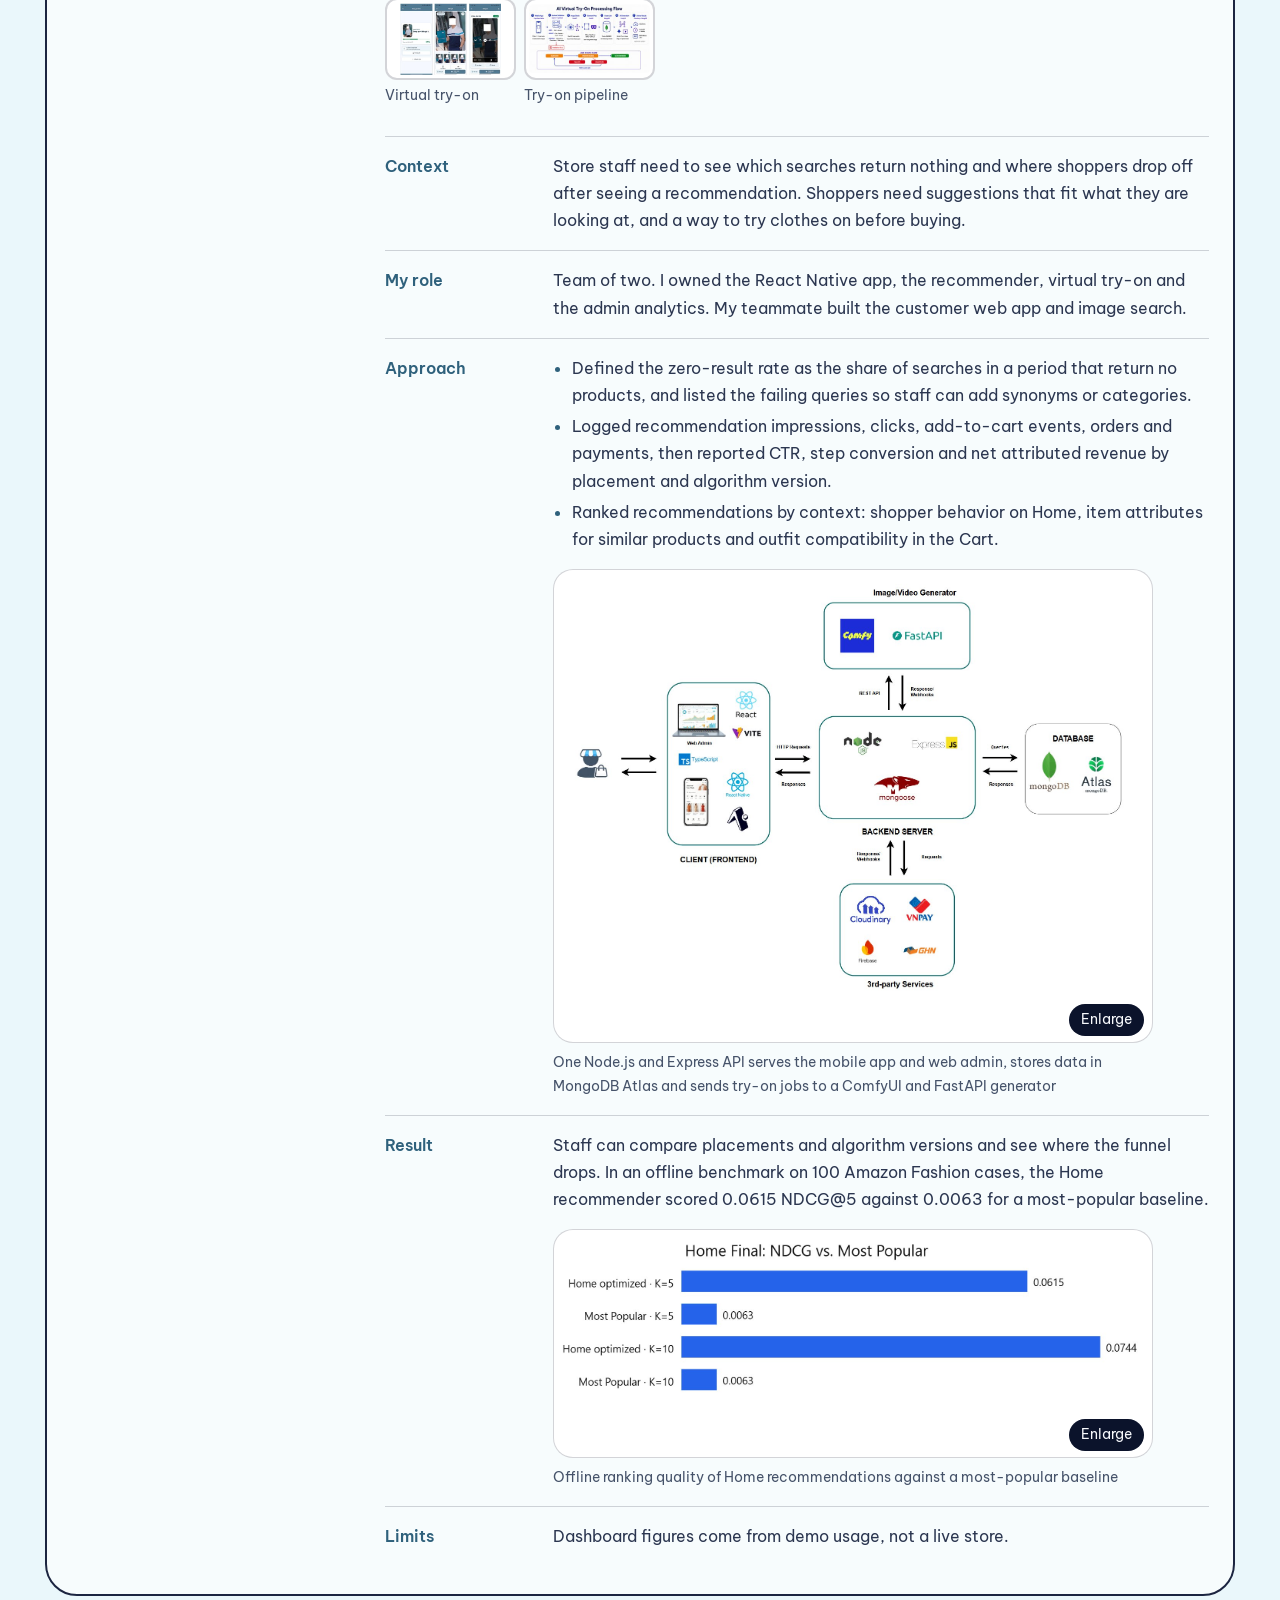
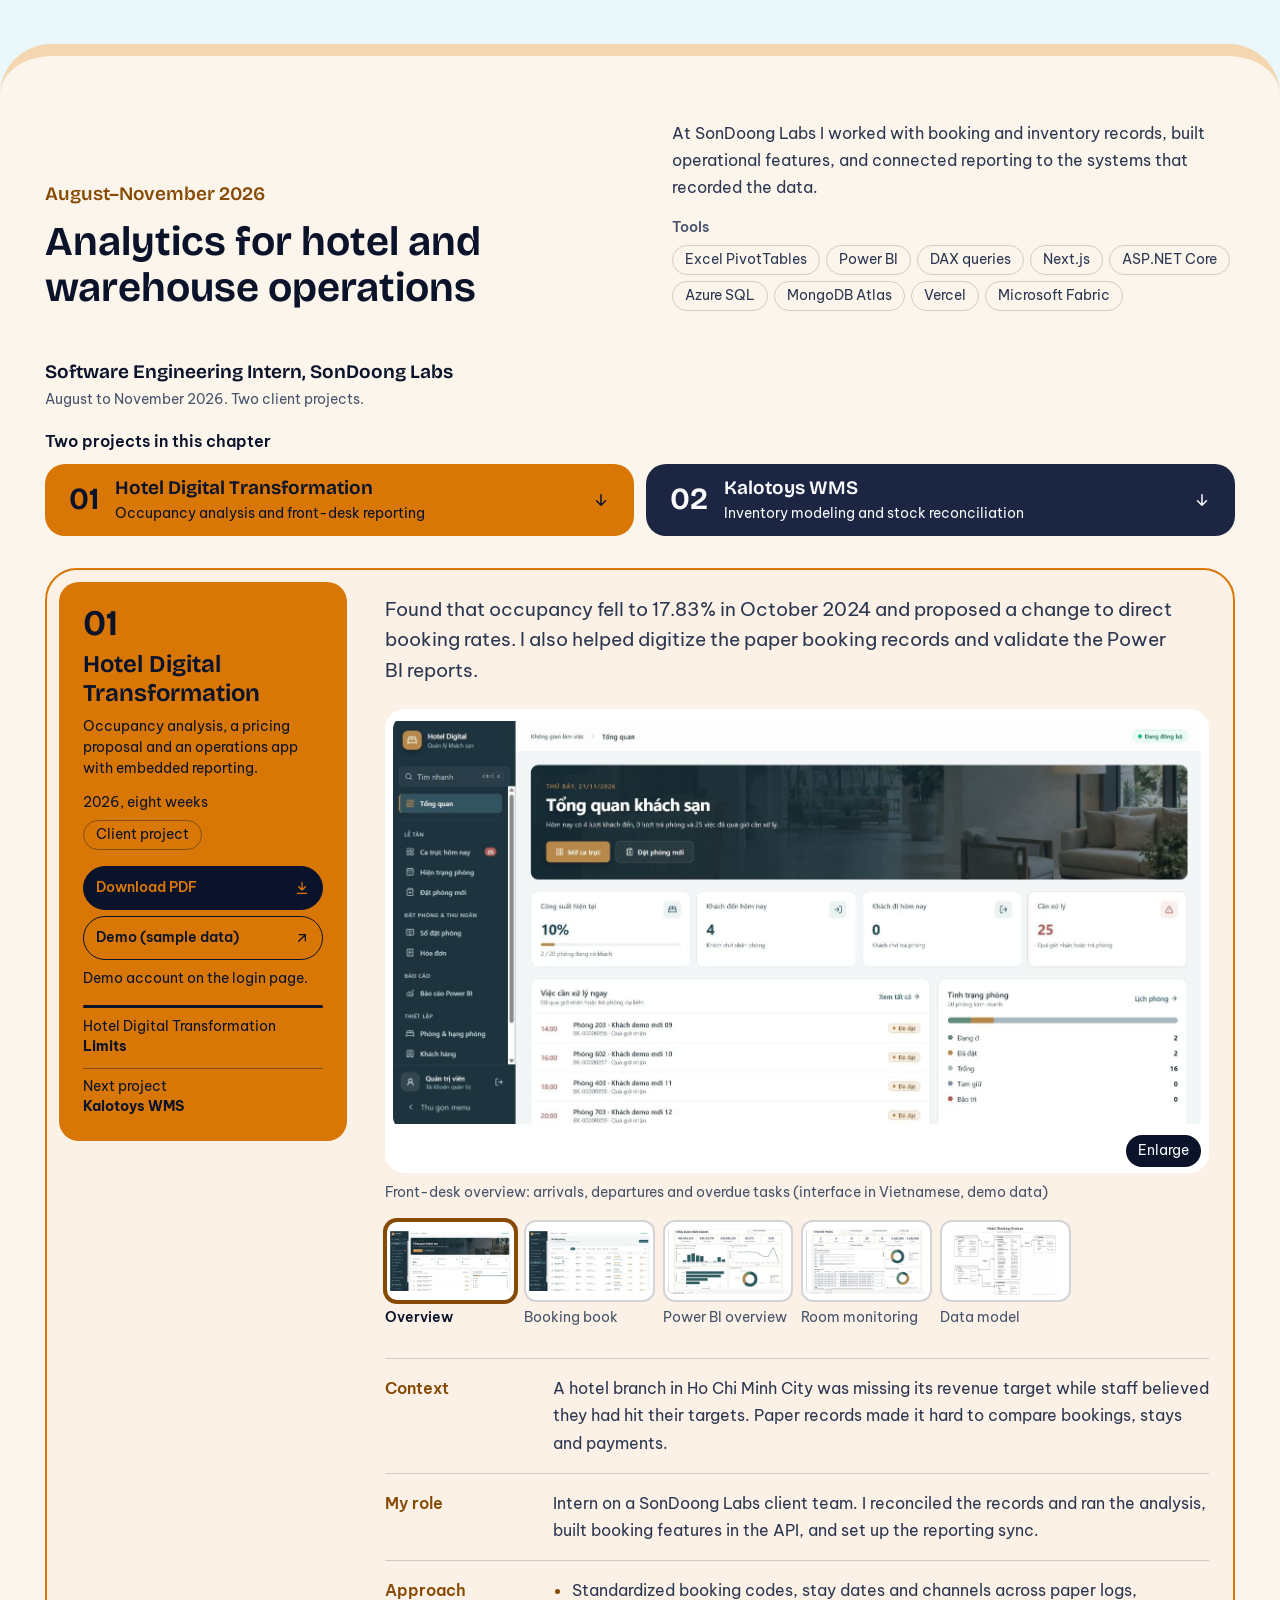
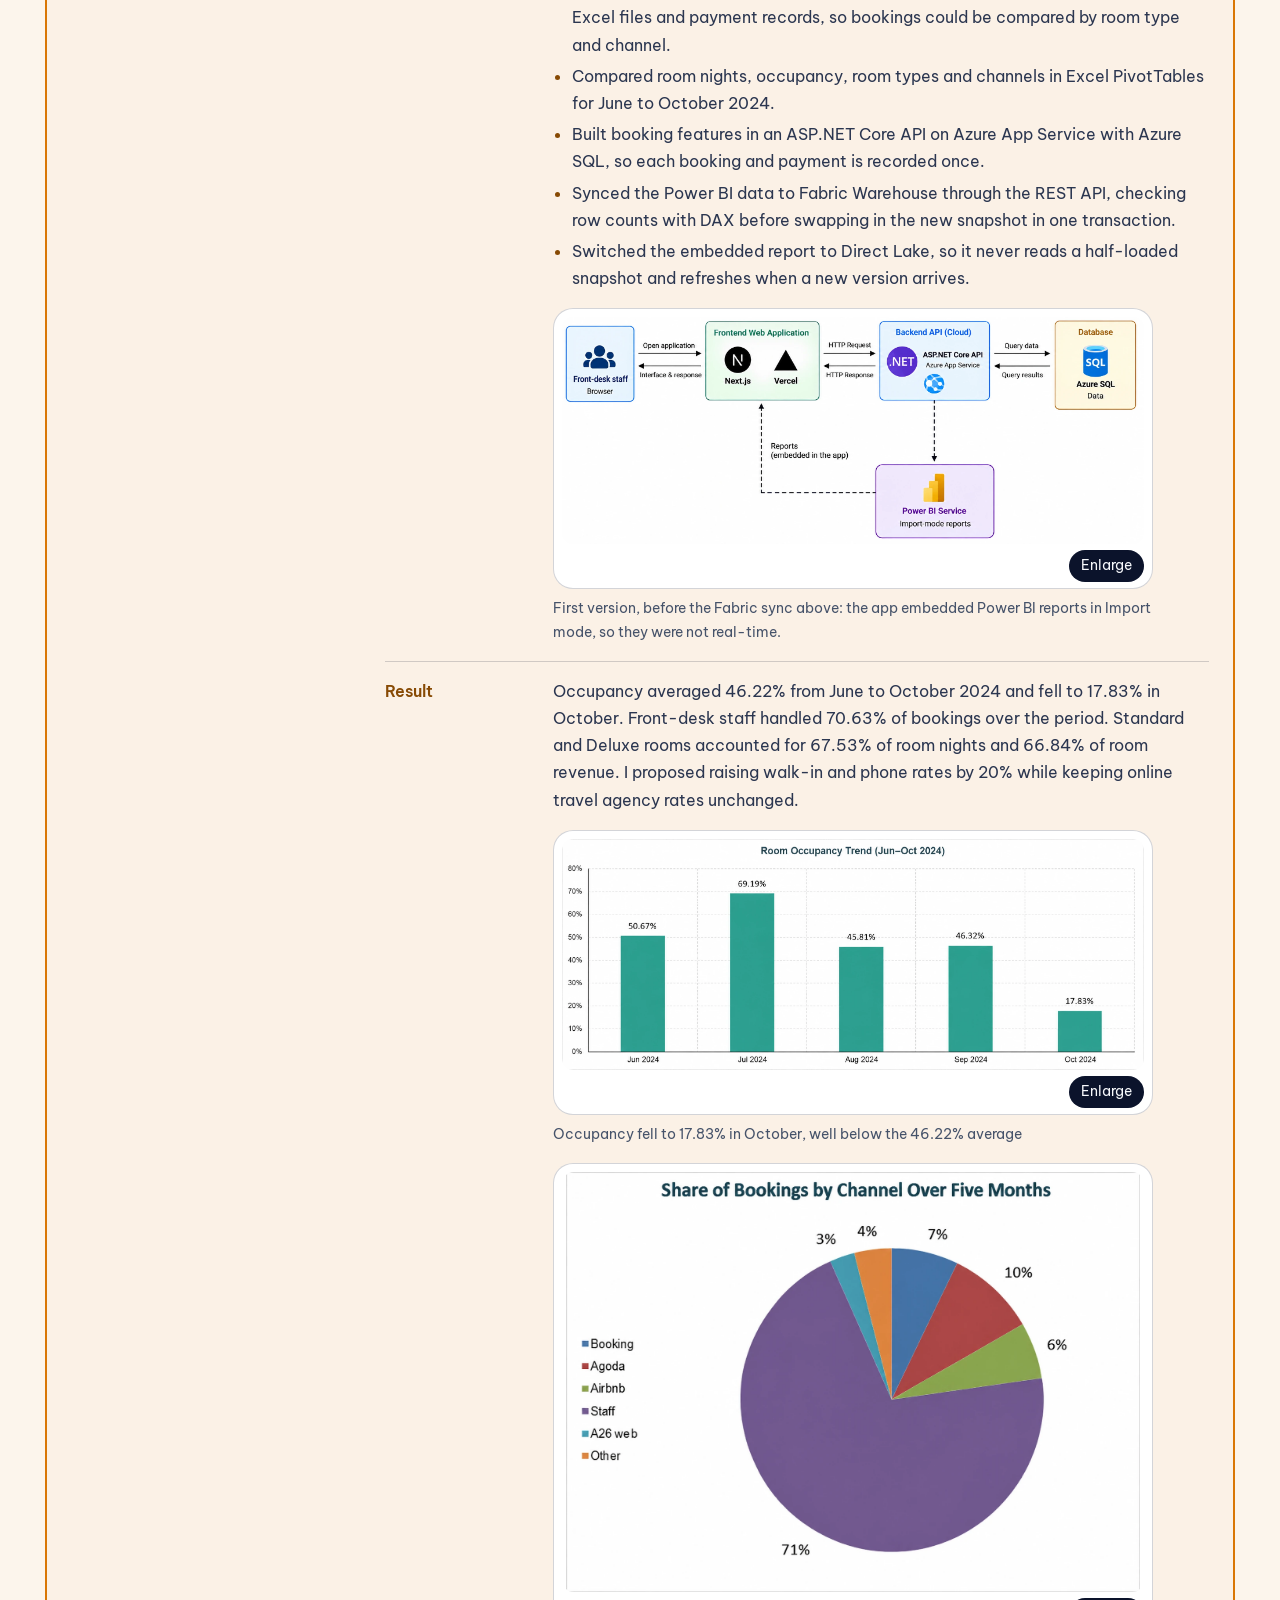
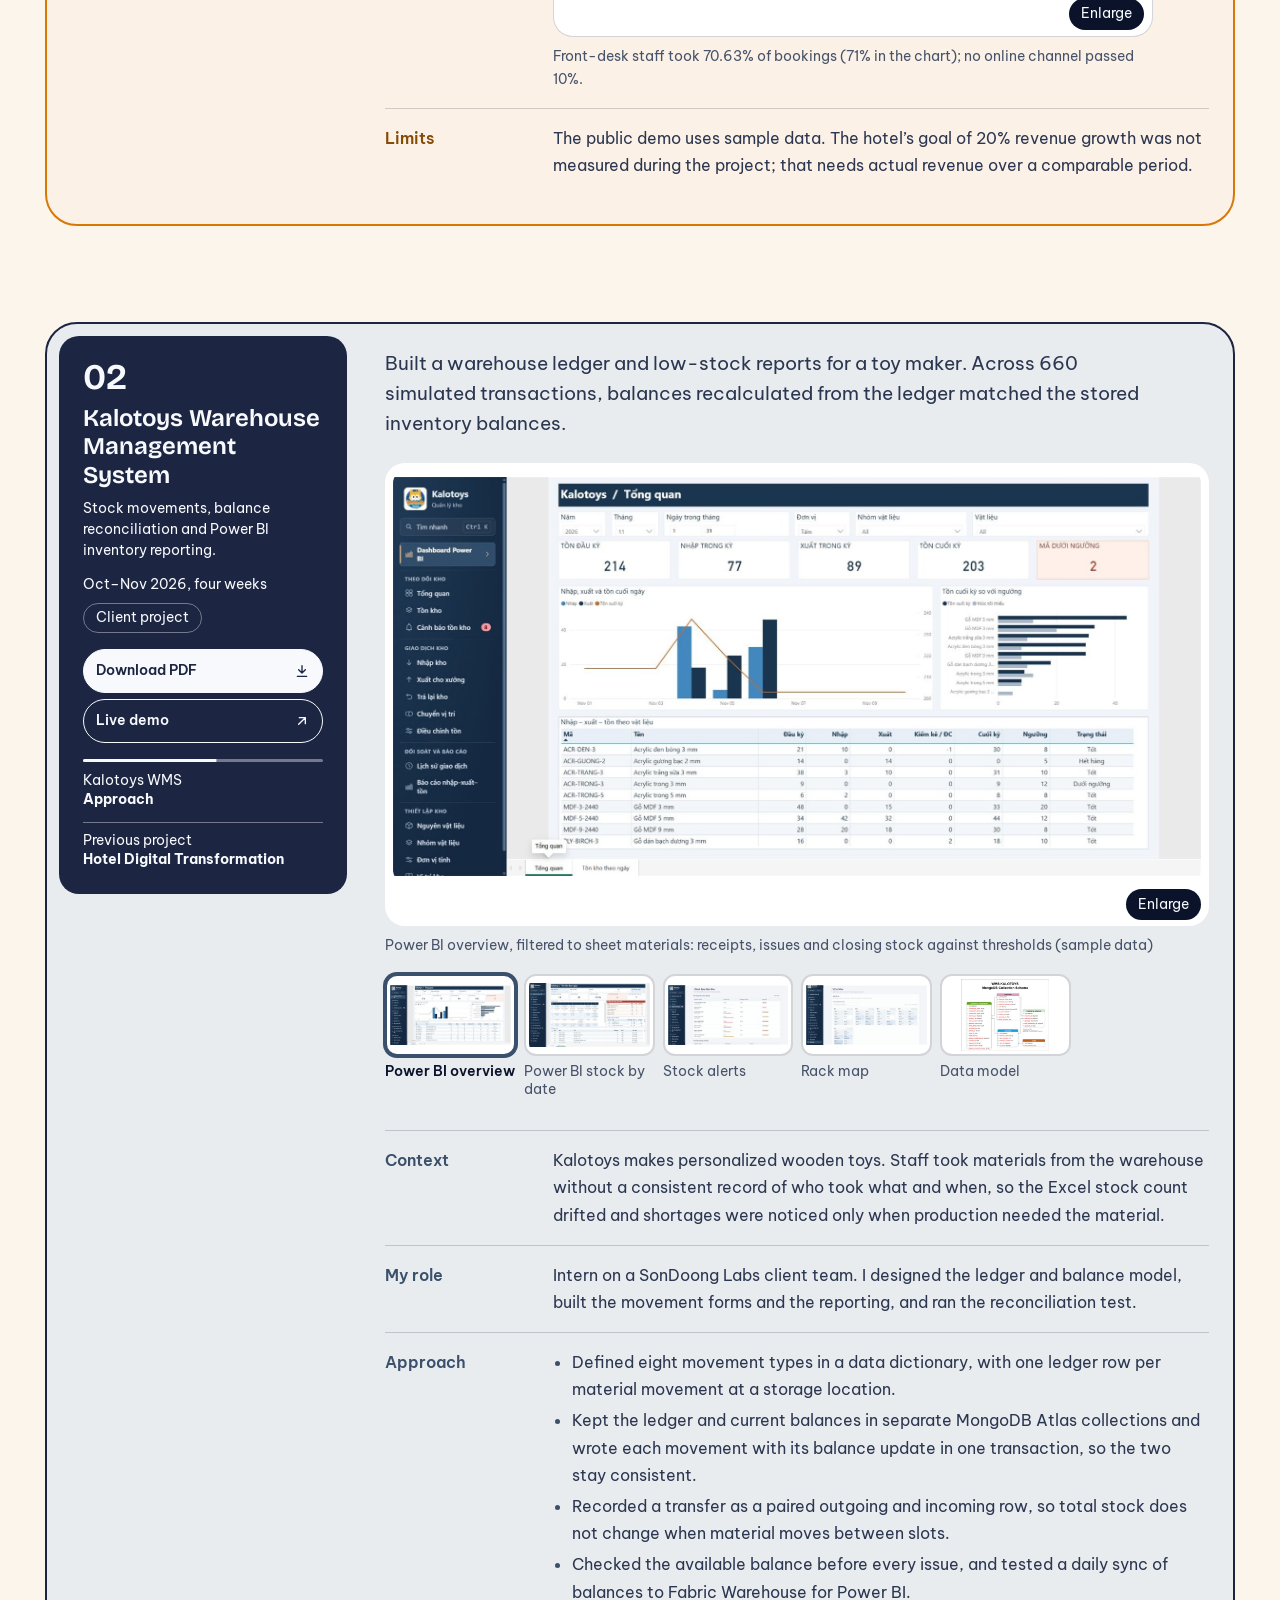
==== commit 6769d405: "Feature Kalotoys and Hotel Digital internship projects" ====
--- a/portfolio/index.html
+++ b/portfolio/index.html
@@ -99,9 +99,8 @@
     <div class="container">
       <h2 id="h-featured">Featured projects</h2>
       <div class="case-index featured-index">
+        <a class="p-navy" href="#kalotoys"><span><strong>Kalotoys Warehouse Management System</strong><small>Reconciled stock balances across 660 simulated transactions</small></span><svg class="icon" aria-hidden="true"><use href="#i-down"/></svg></a>
         <a class="p-amber" href="#hotel"><span><strong>Hotel Digital Transformation</strong><small>17.83% occupancy in October and a proposed rate change</small></span><svg class="icon" aria-hidden="true"><use href="#i-down"/></svg></a>
-        <a class="p-sand" href="#banking"><span><strong>Retail Banking Lakehouse</strong><small>10,000 simulated customers and 19 quality checks passed</small></span><svg class="icon" aria-hidden="true"><use href="#i-down"/></svg></a>
-        <a class="p-sky" href="#telecom"><span><strong>Telecom Customer 360</strong><small>50 million log records turned into two Power BI views</small></span><svg class="icon" aria-hidden="true"><use href="#i-down"/></svg></a>
       </div>
     </div>
   </nav>
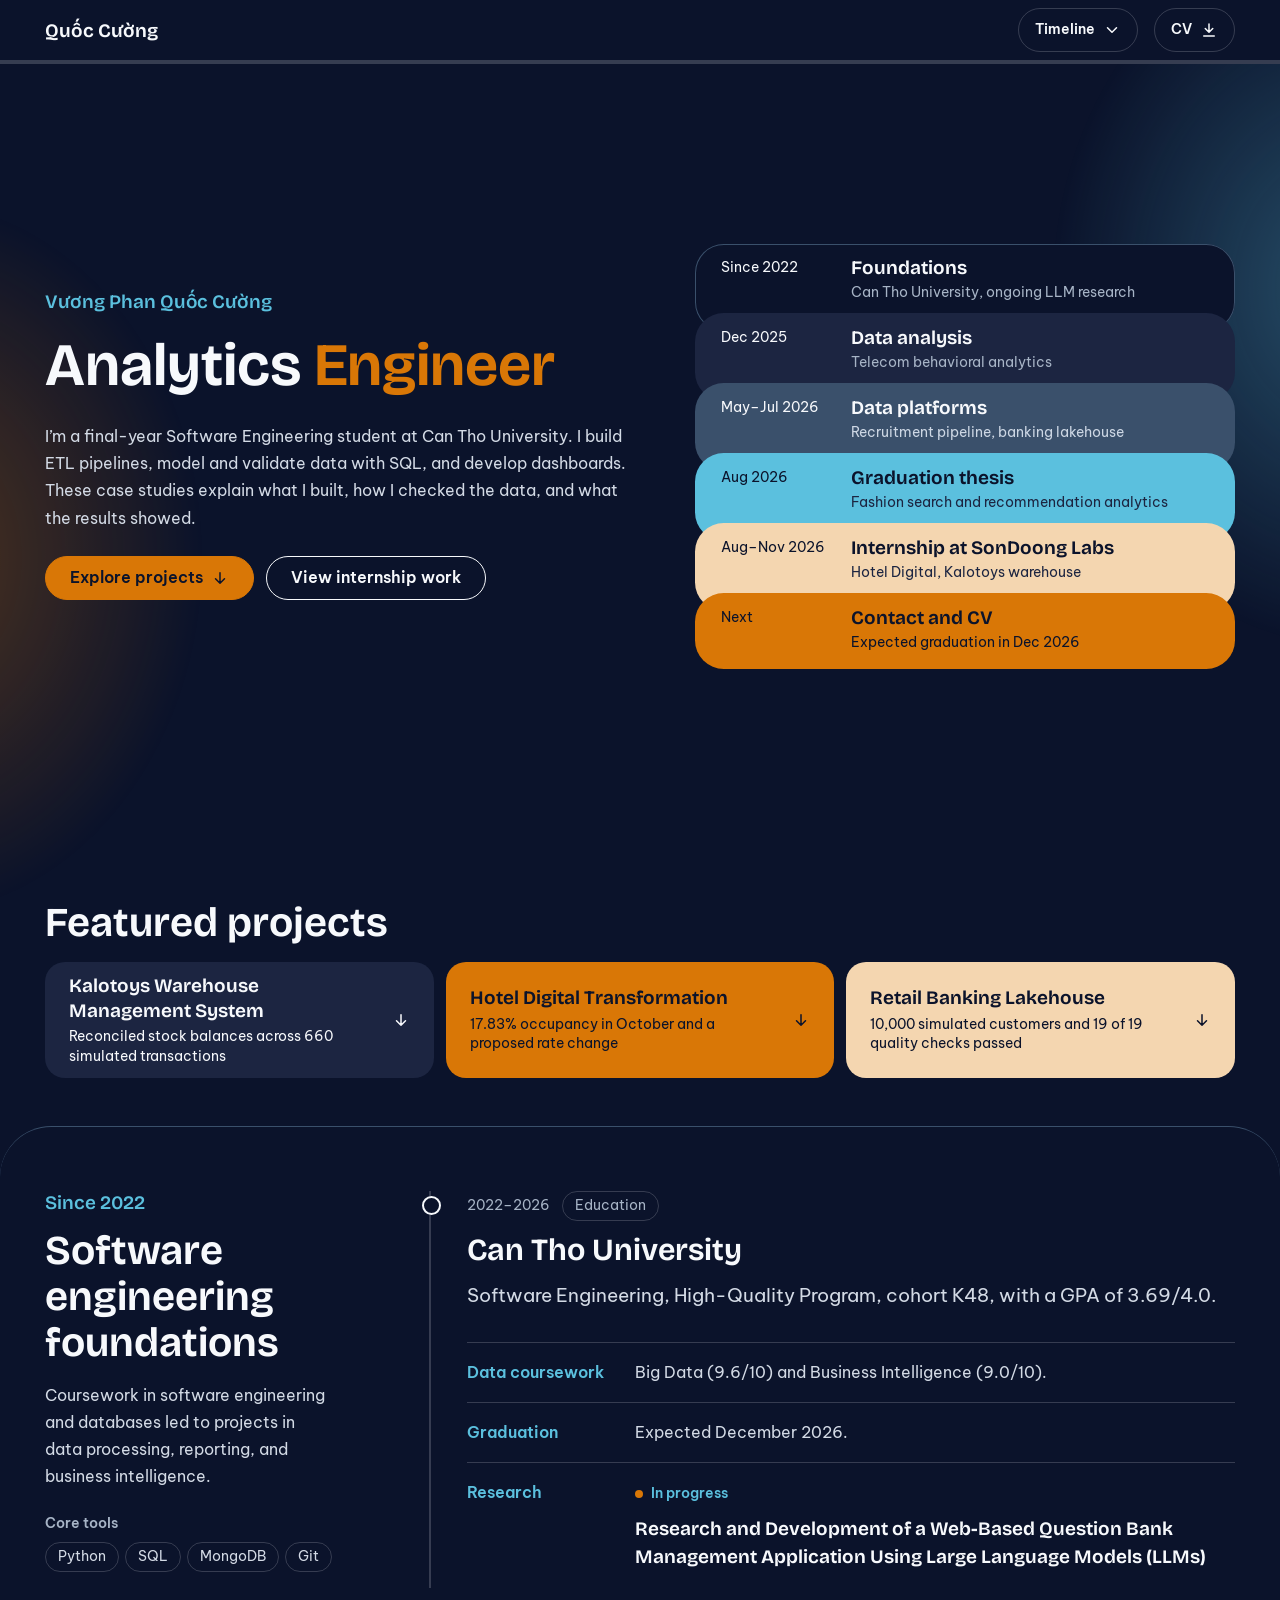
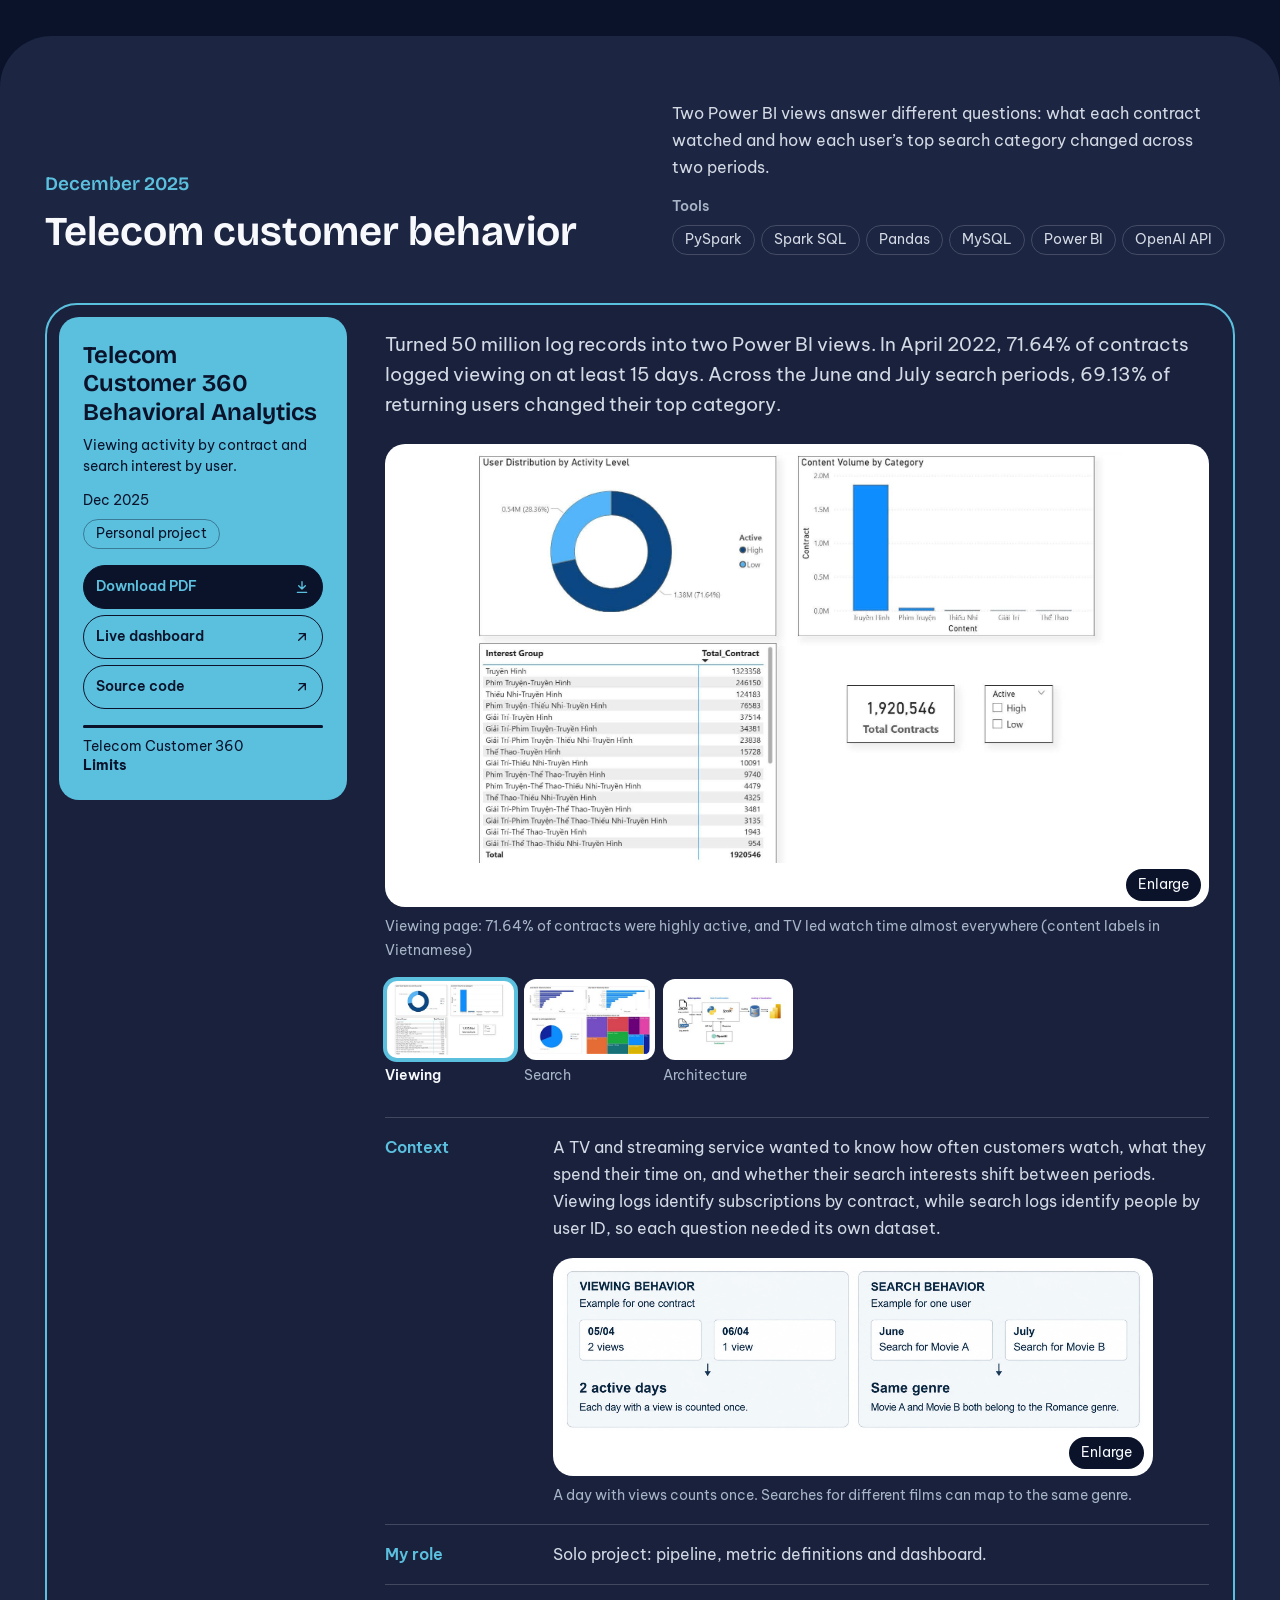
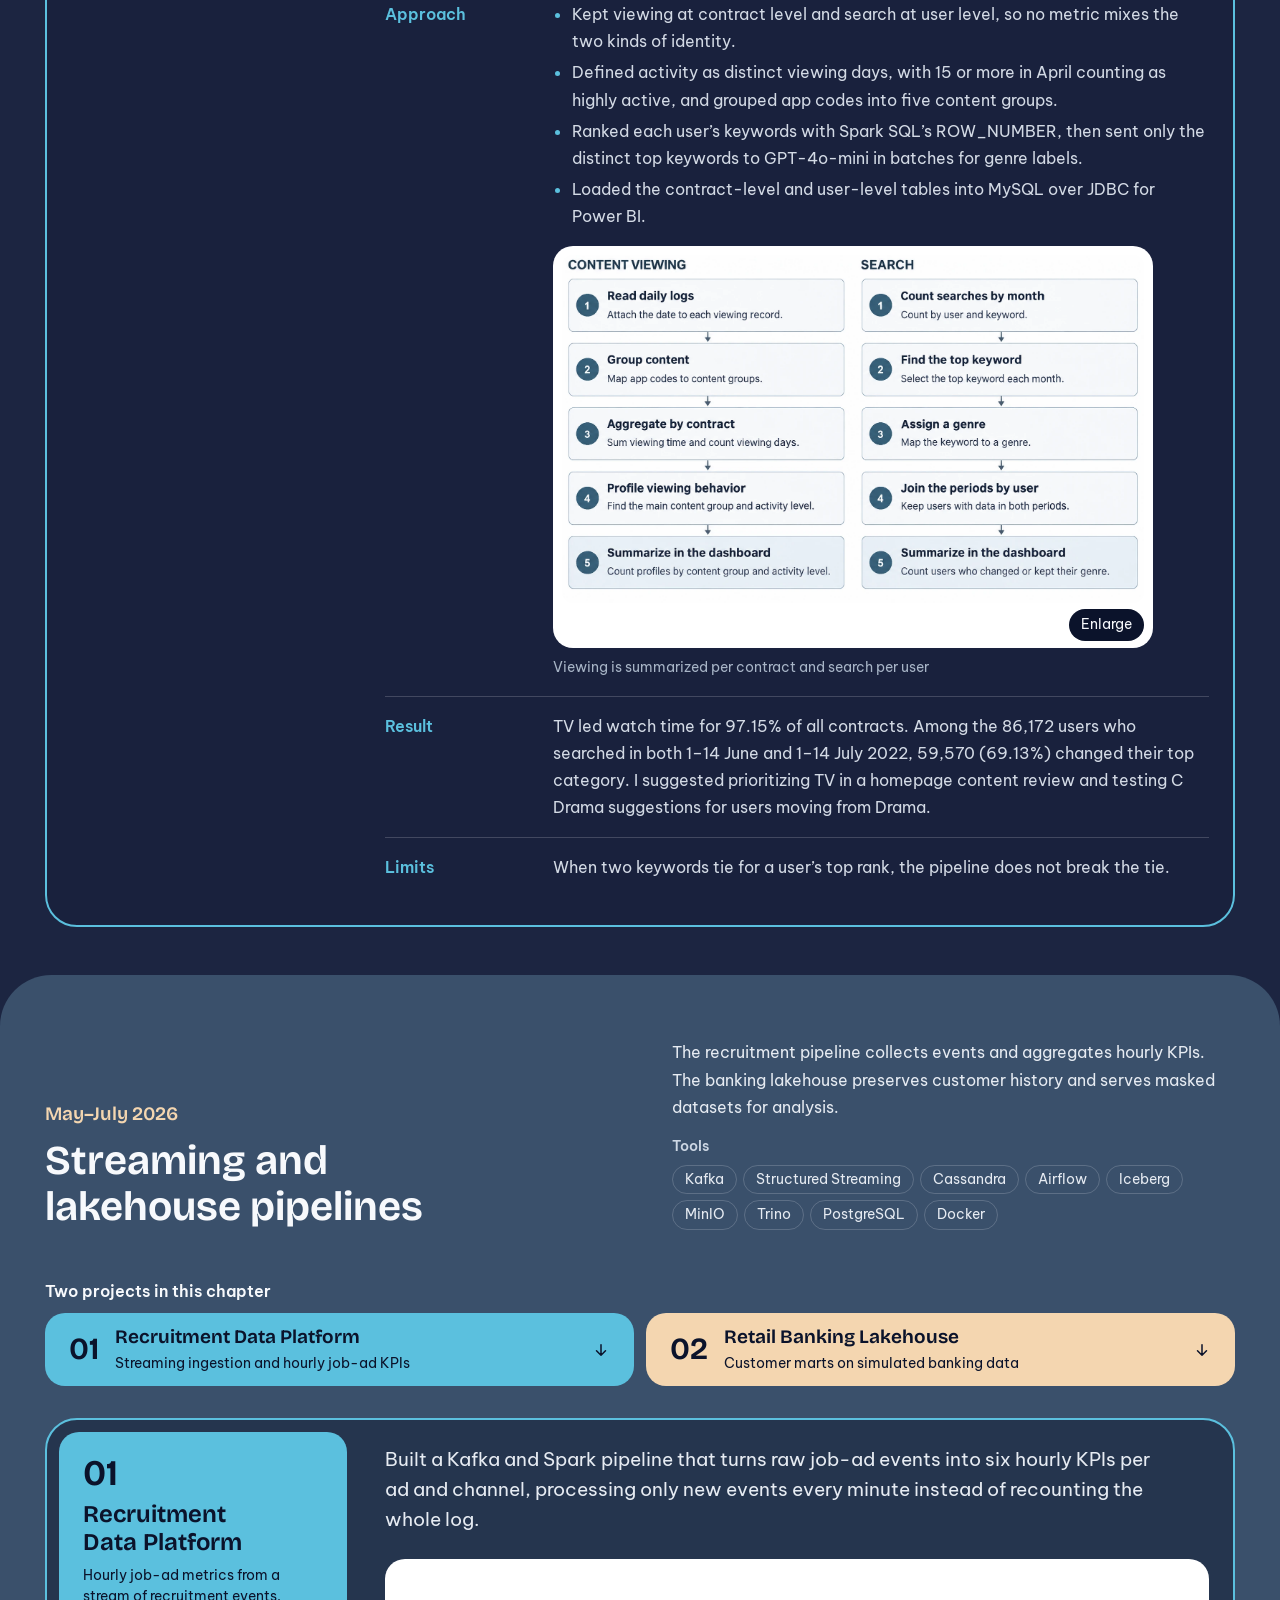
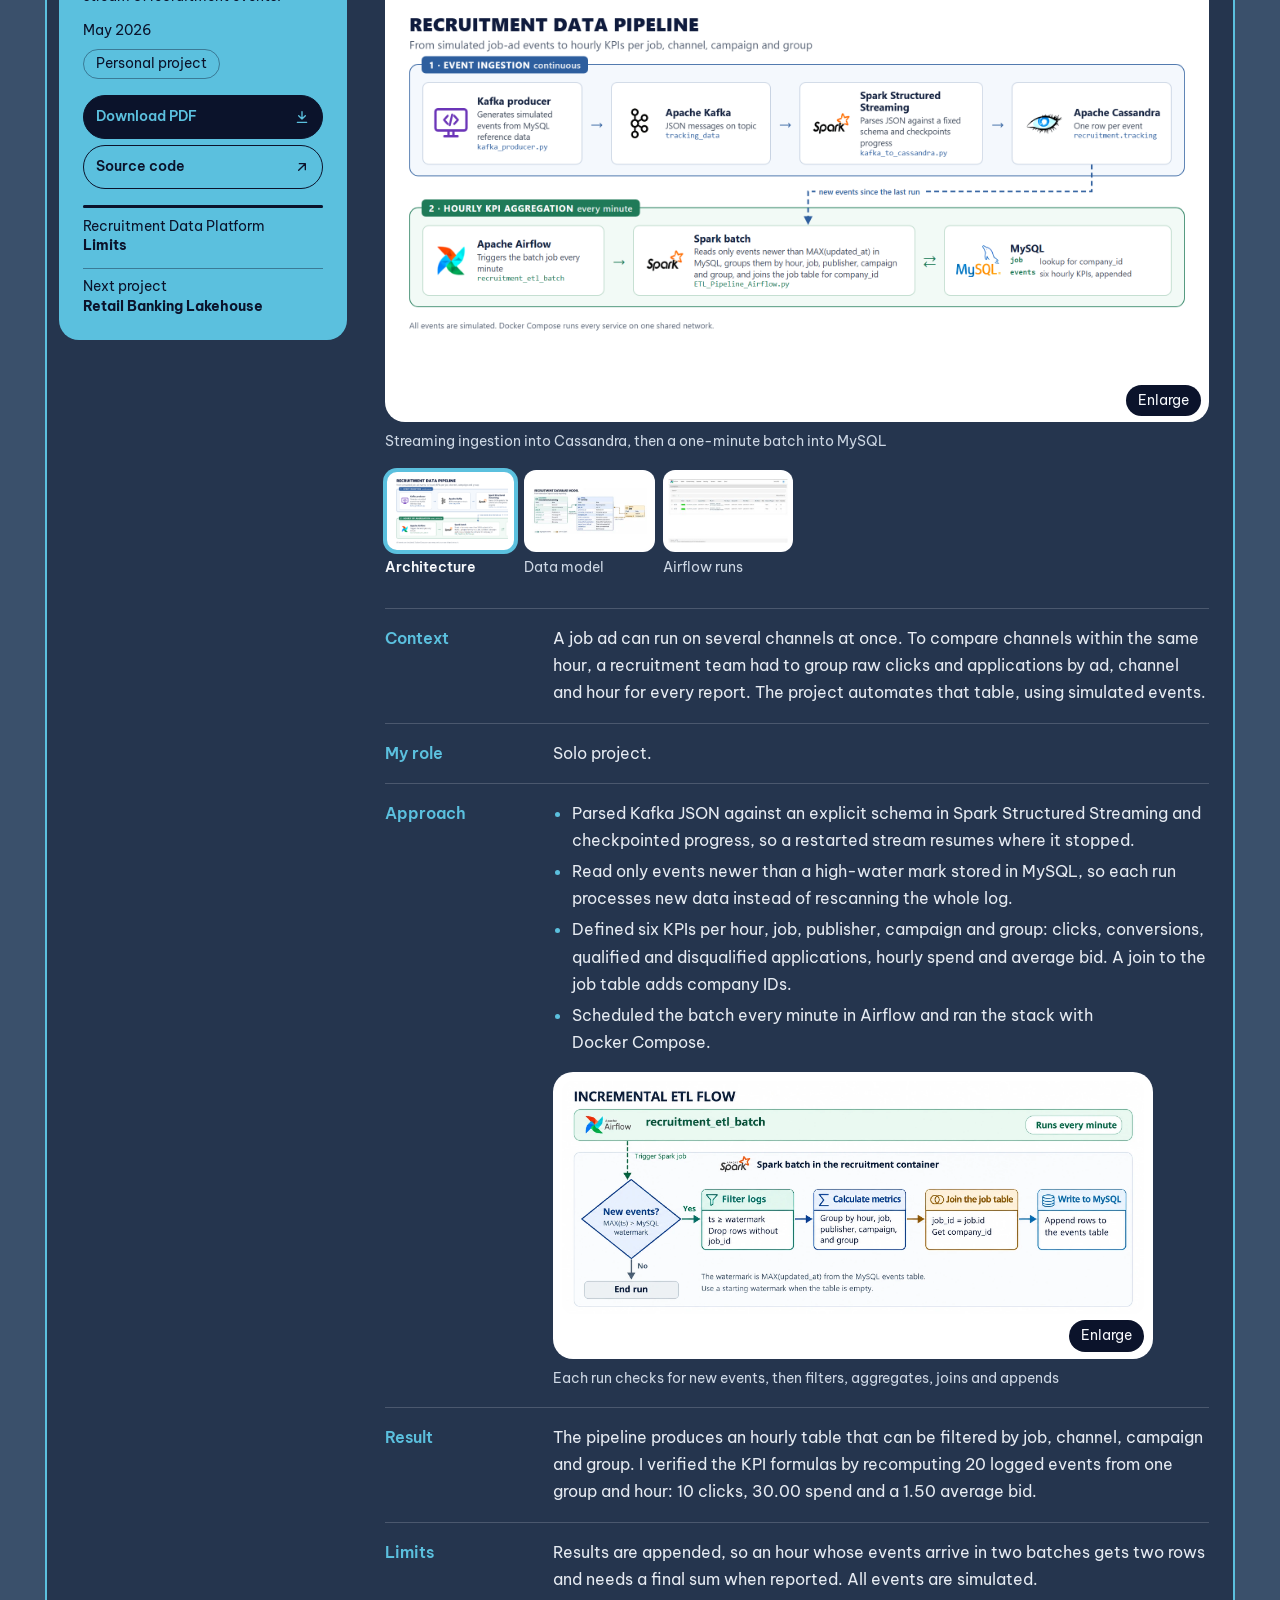
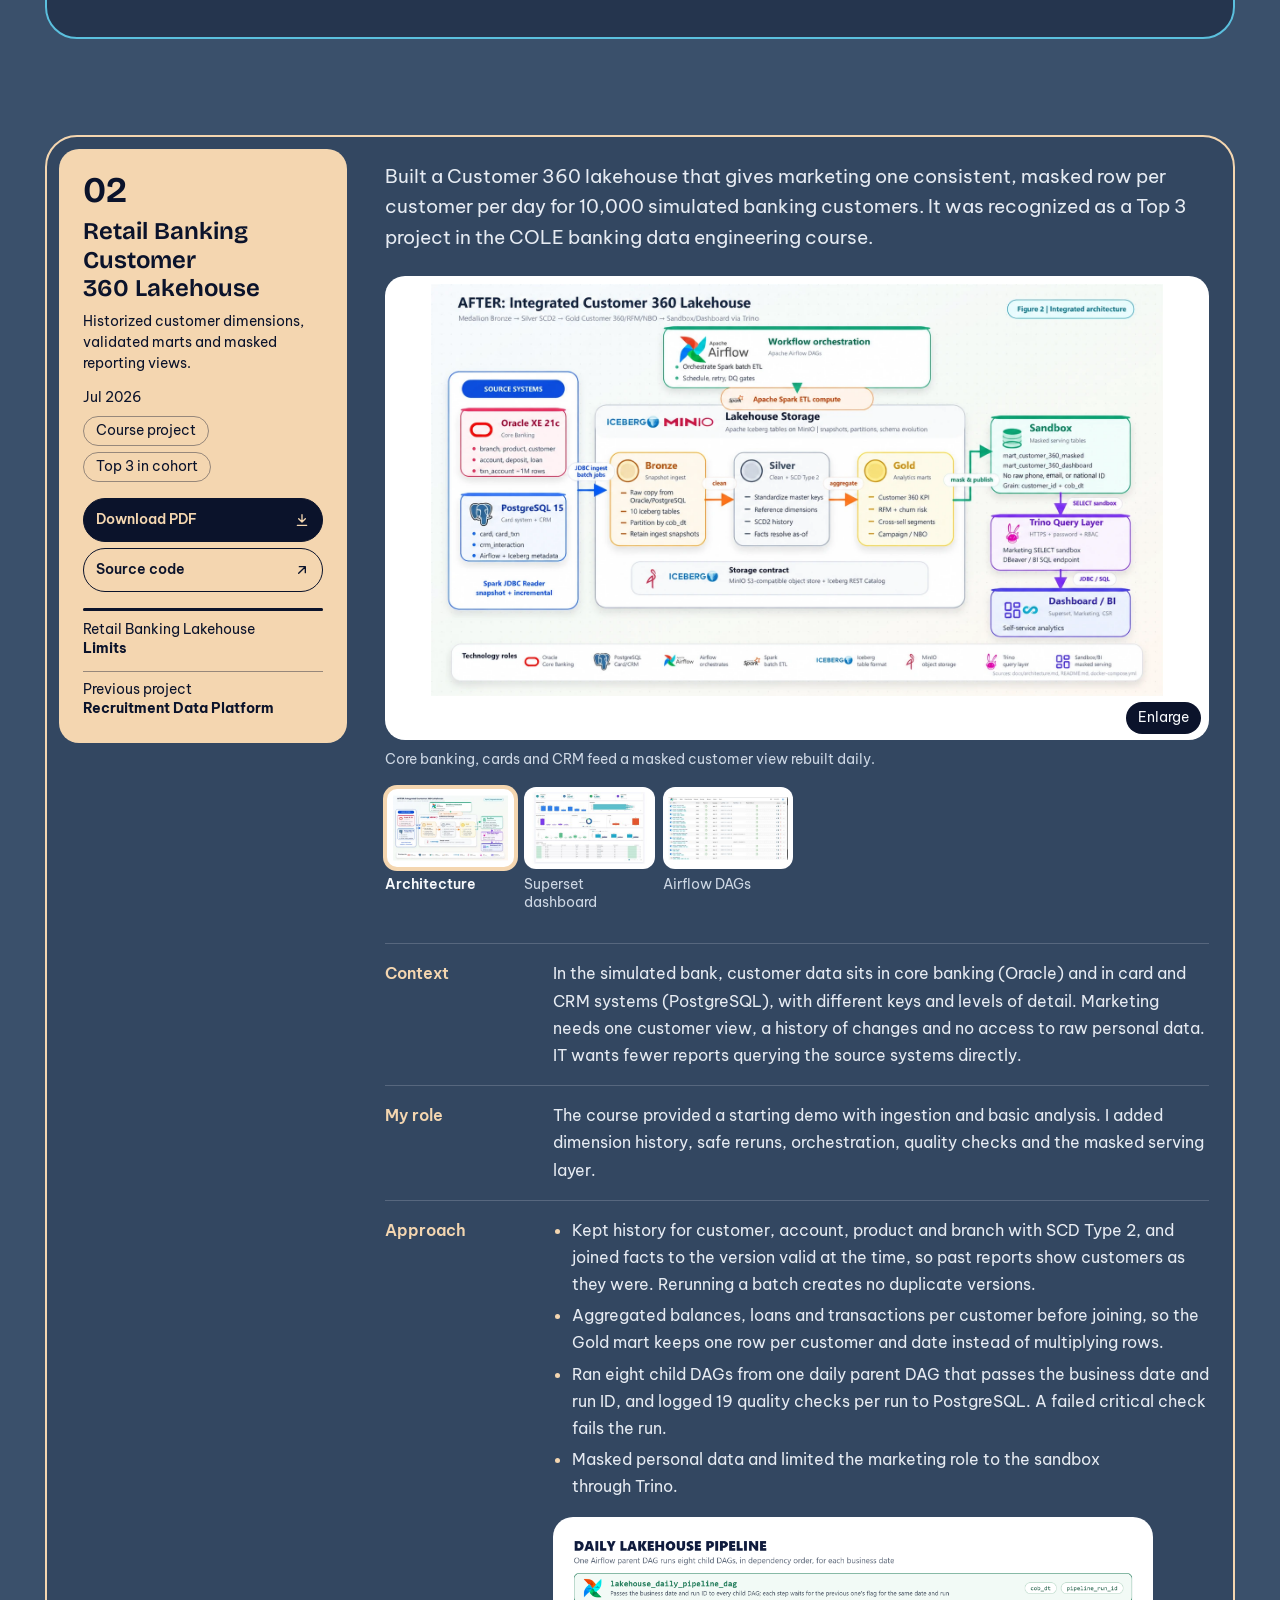
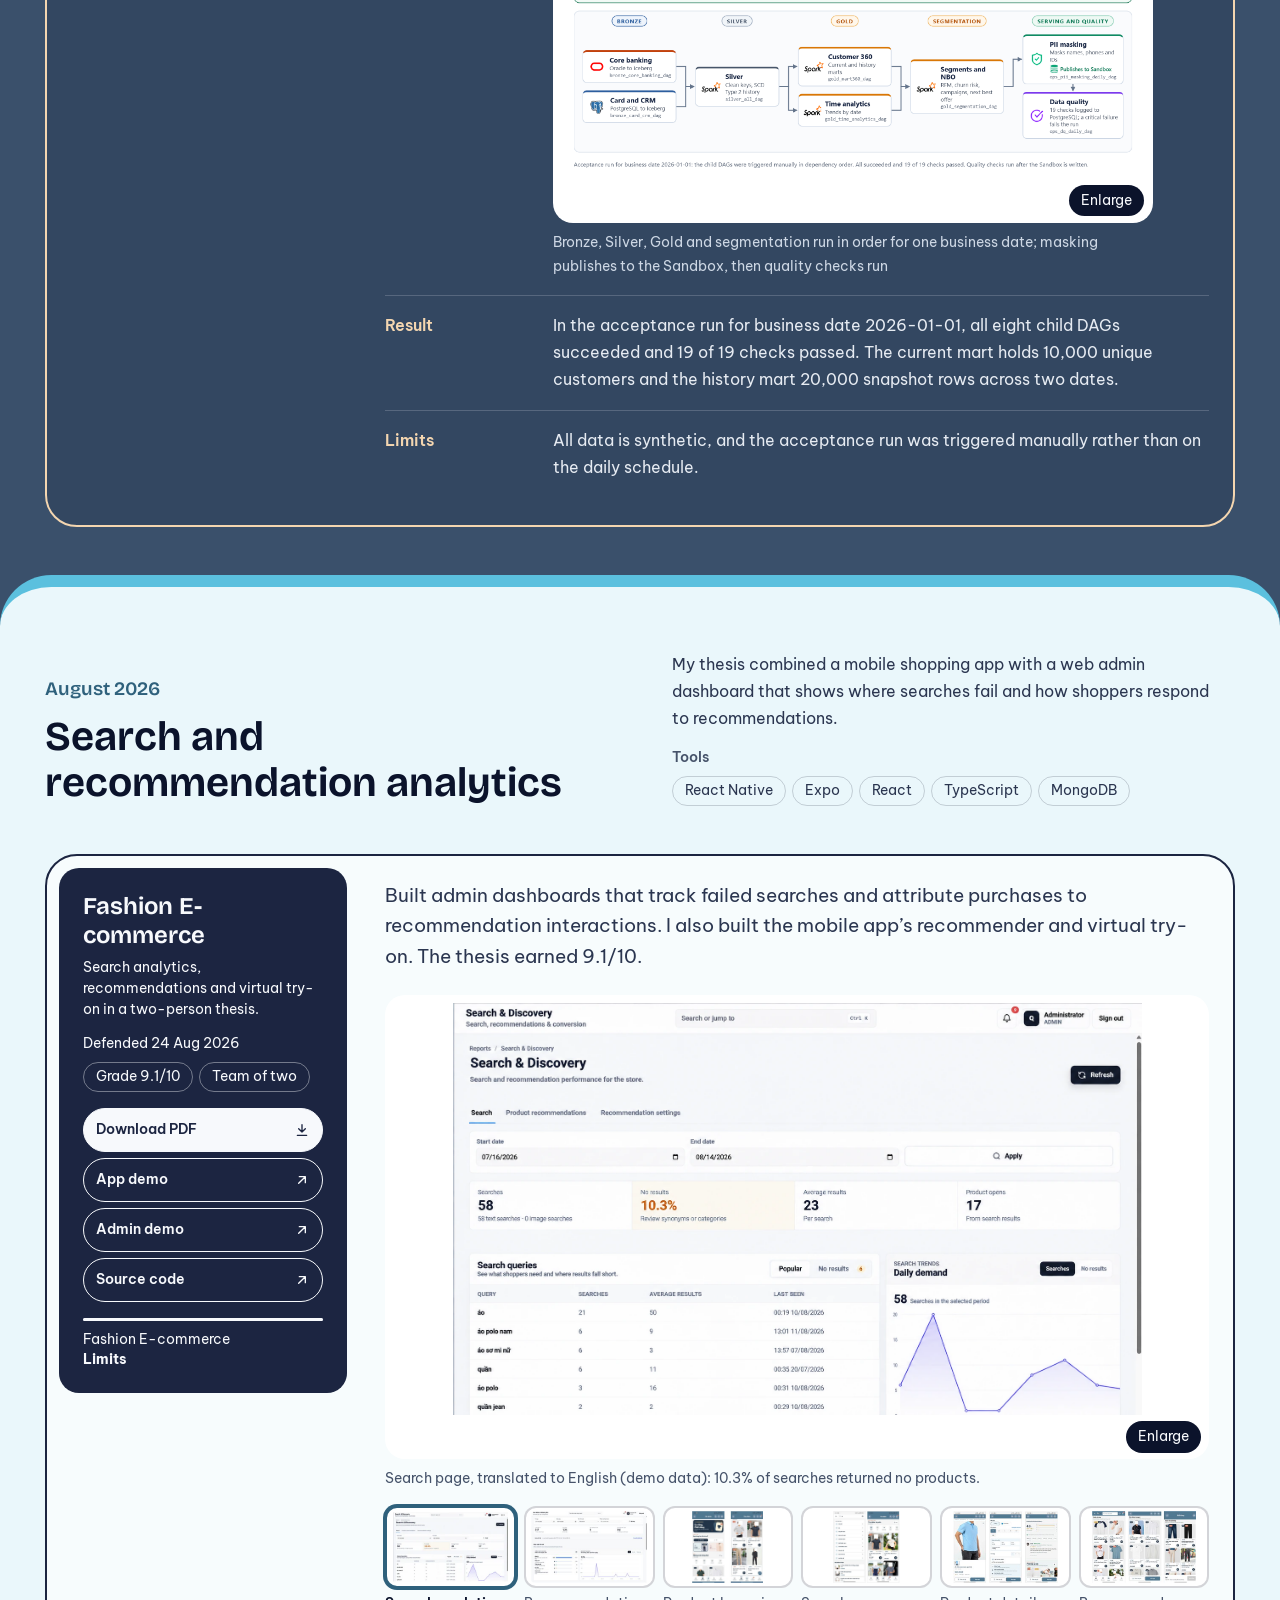
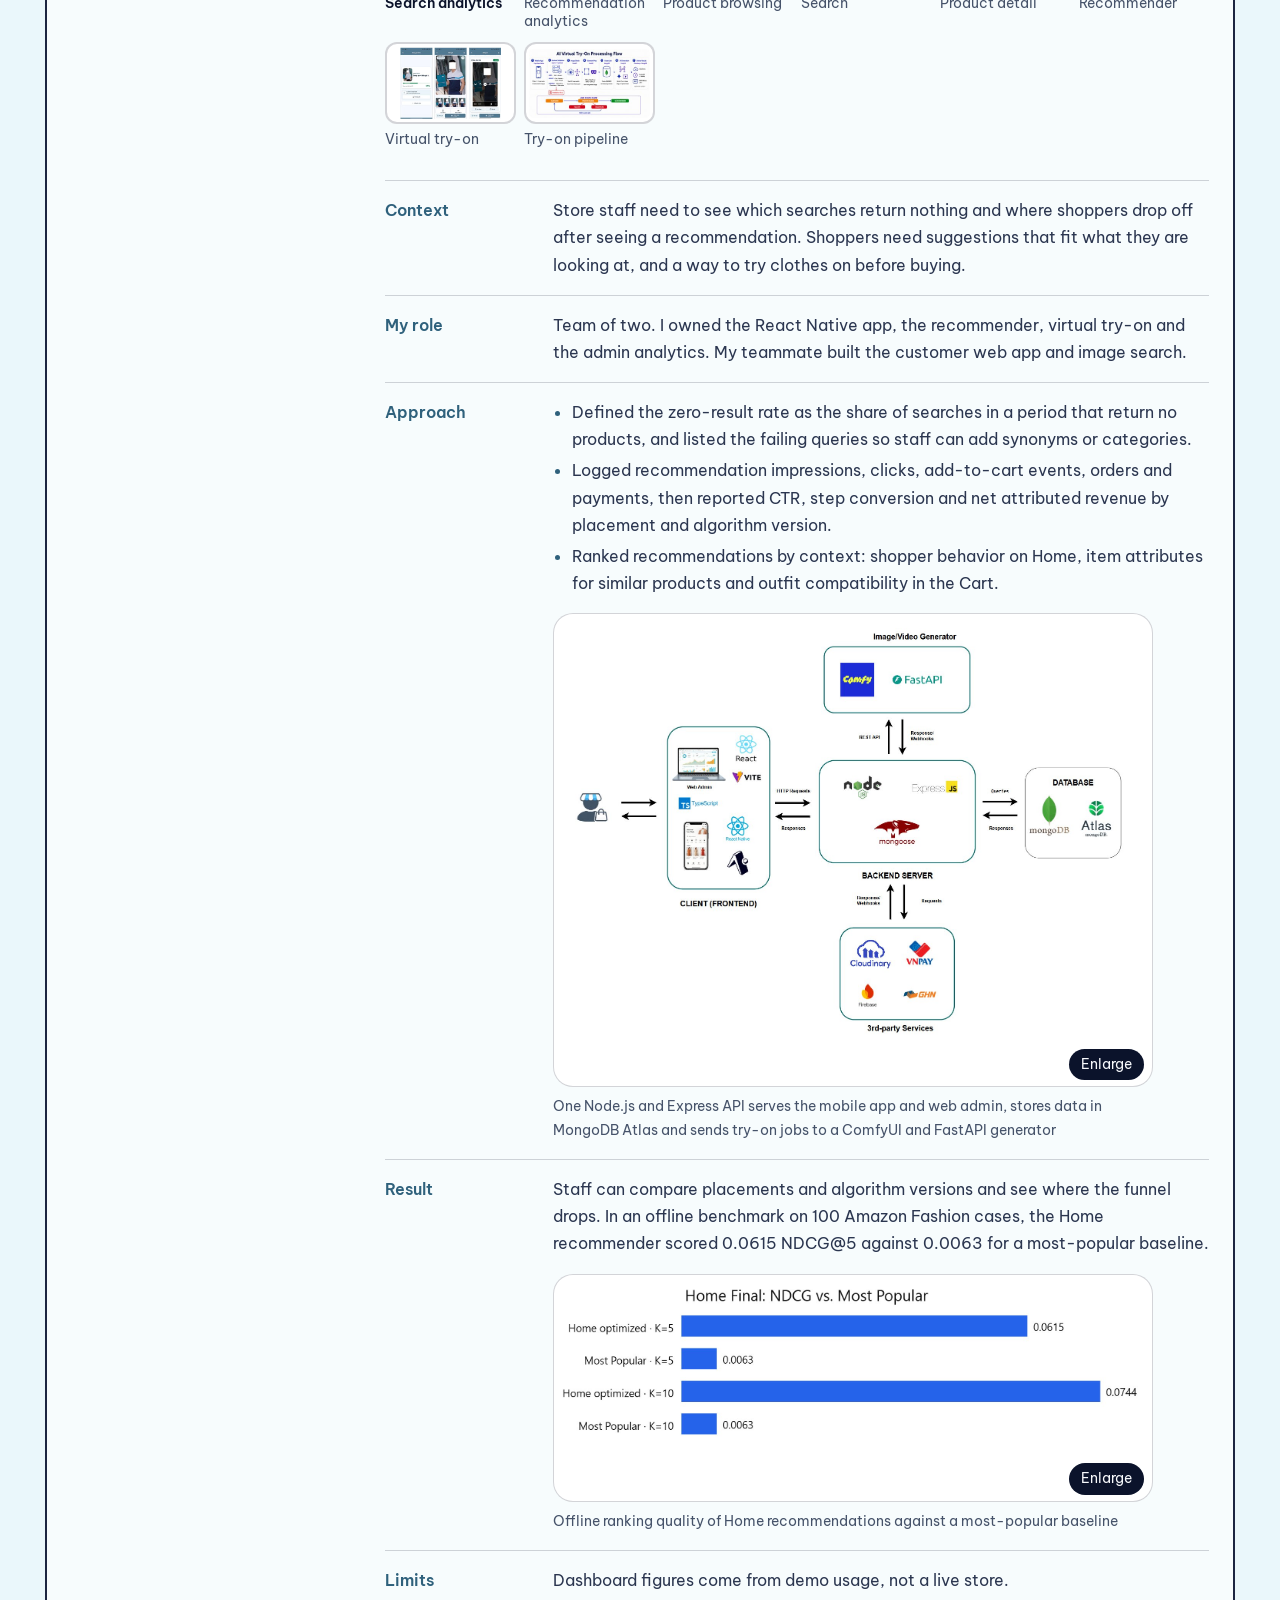
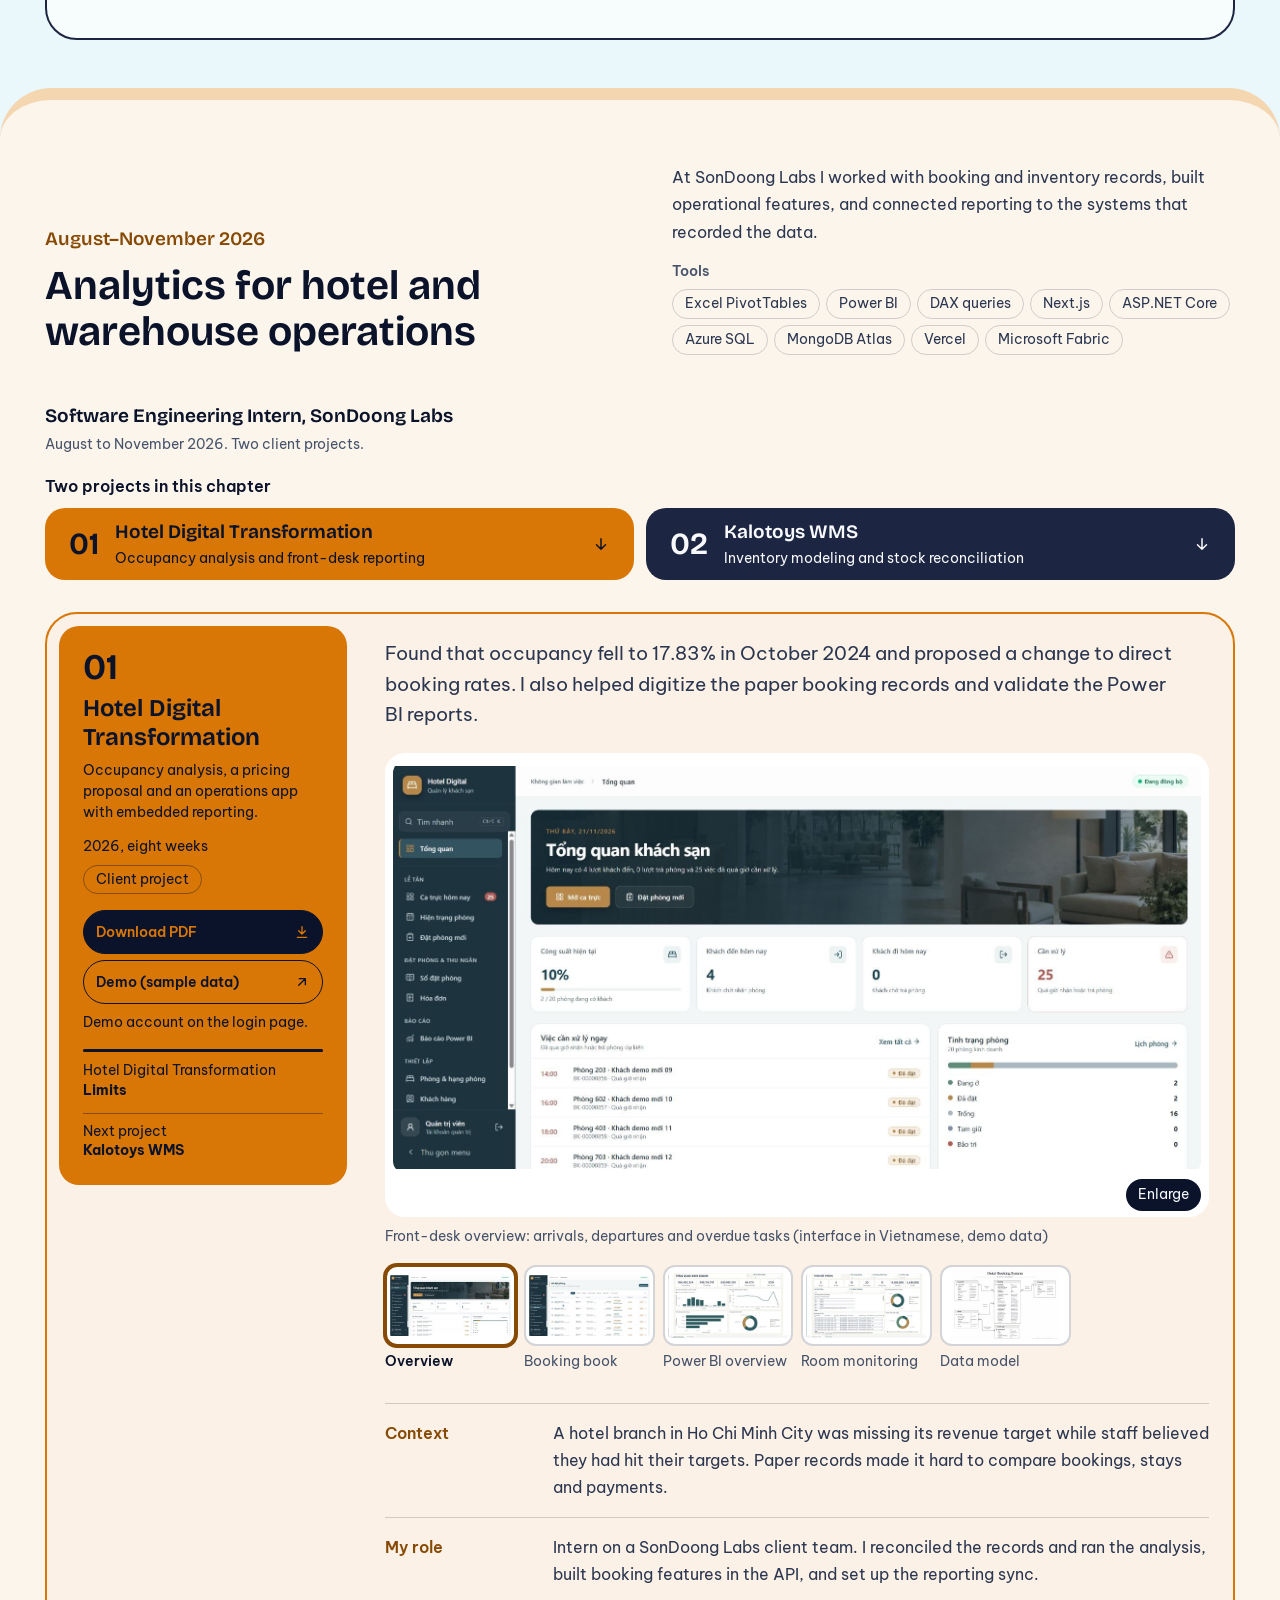
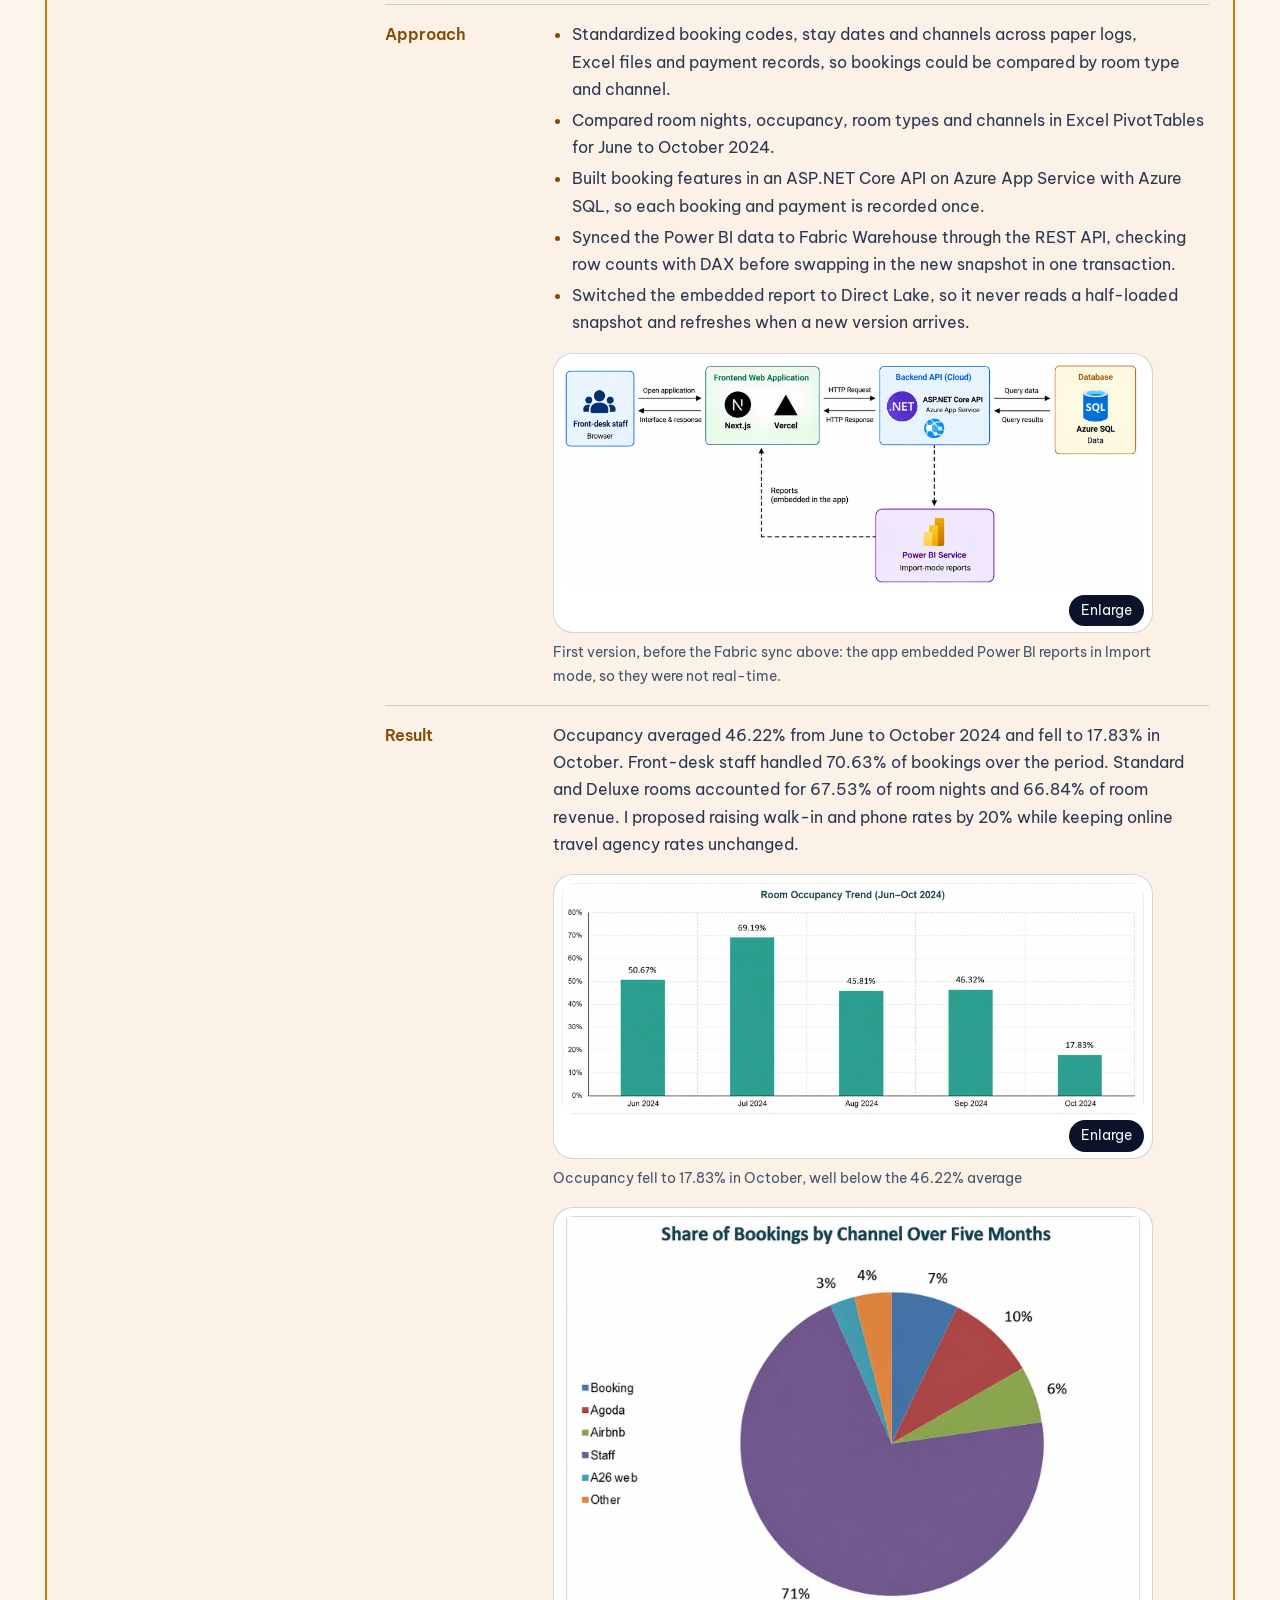
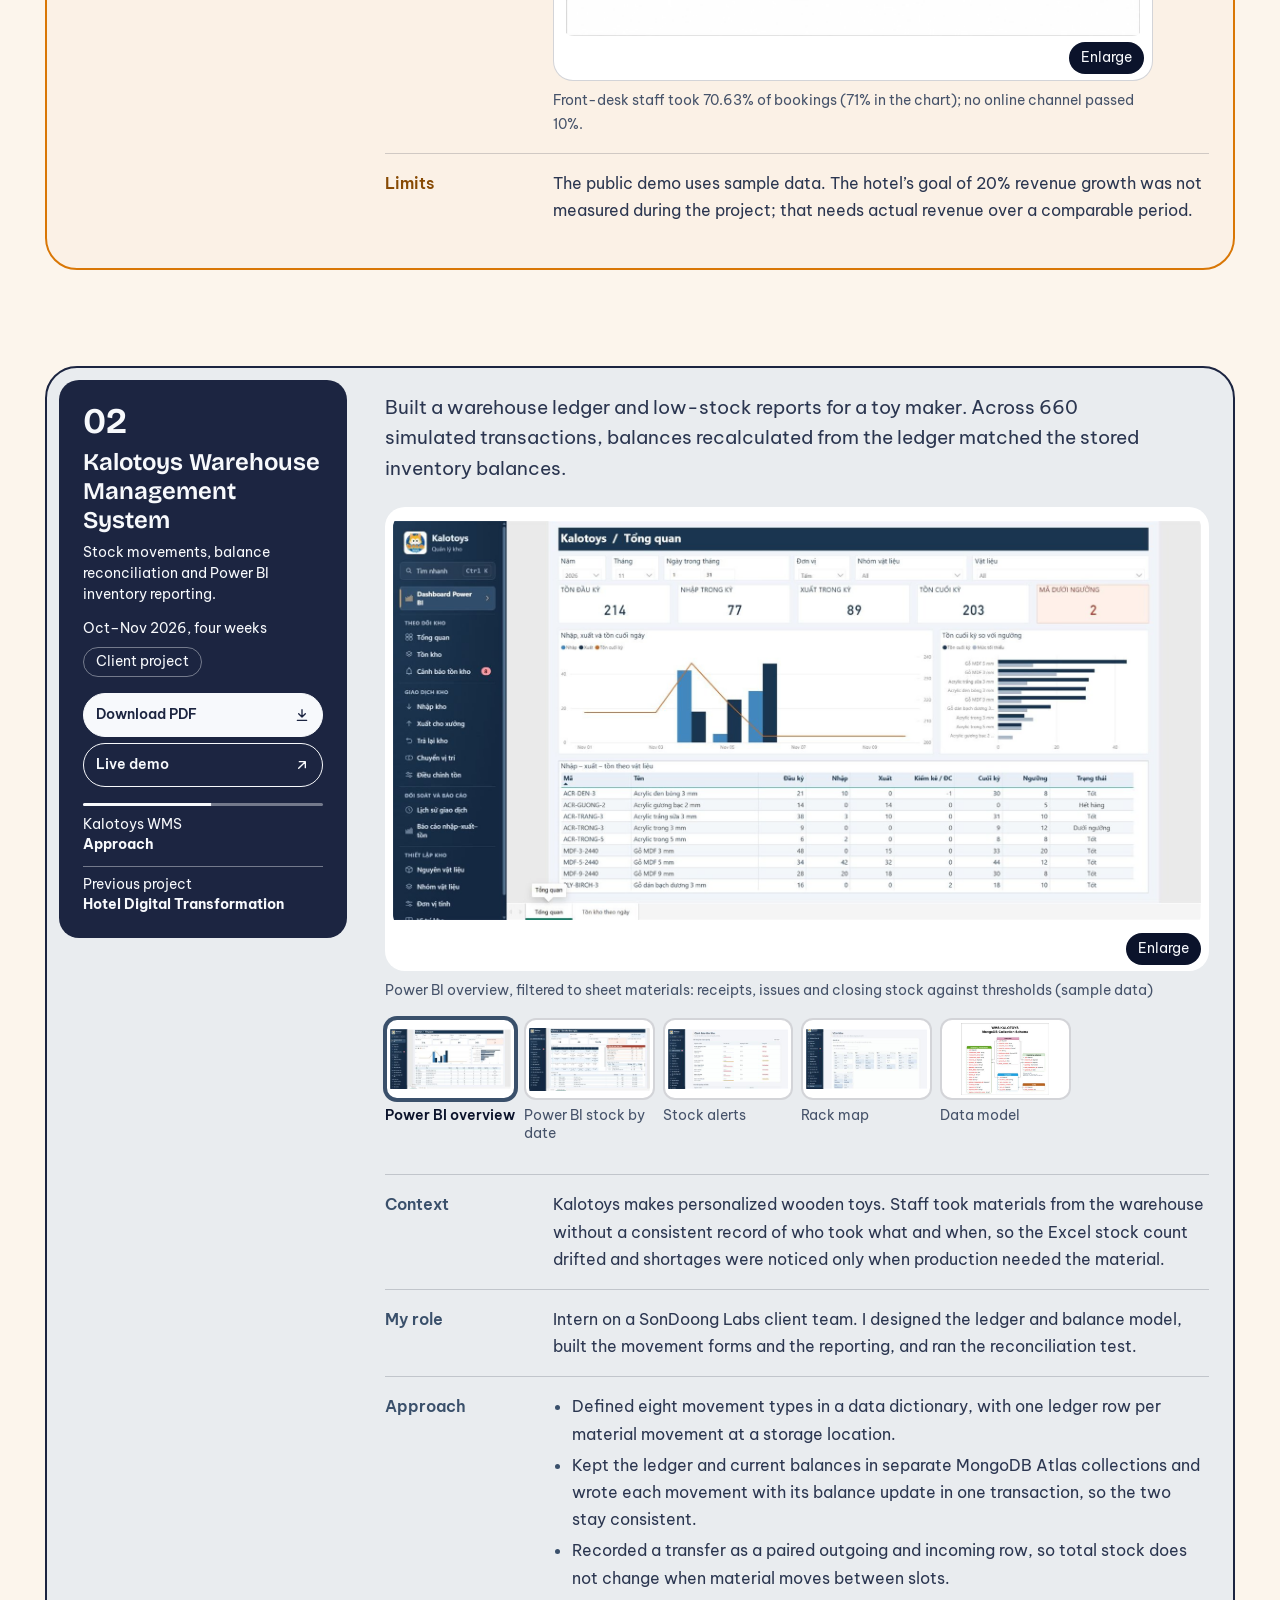
==== commit 6b9e95a1: "Add Retail Banking Lakehouse to featured projects" ====
--- a/portfolio/index.html
+++ b/portfolio/index.html
@@ -101,6 +101,7 @@
       <div class="case-index featured-index">
         <a class="p-navy" href="#kalotoys"><span><strong>Kalotoys Warehouse Management System</strong><small>Reconciled stock balances across 660 simulated transactions</small></span><svg class="icon" aria-hidden="true"><use href="#i-down"/></svg></a>
         <a class="p-amber" href="#hotel"><span><strong>Hotel Digital Transformation</strong><small>17.83% occupancy in October and a proposed rate change</small></span><svg class="icon" aria-hidden="true"><use href="#i-down"/></svg></a>
+        <a class="p-sand" href="#banking"><span><strong>Retail Banking Lakehouse</strong><small>10,000 simulated customers and 19 of 19 quality checks passed</small></span><svg class="icon" aria-hidden="true"><use href="#i-down"/></svg></a>
       </div>
     </div>
   </nav>
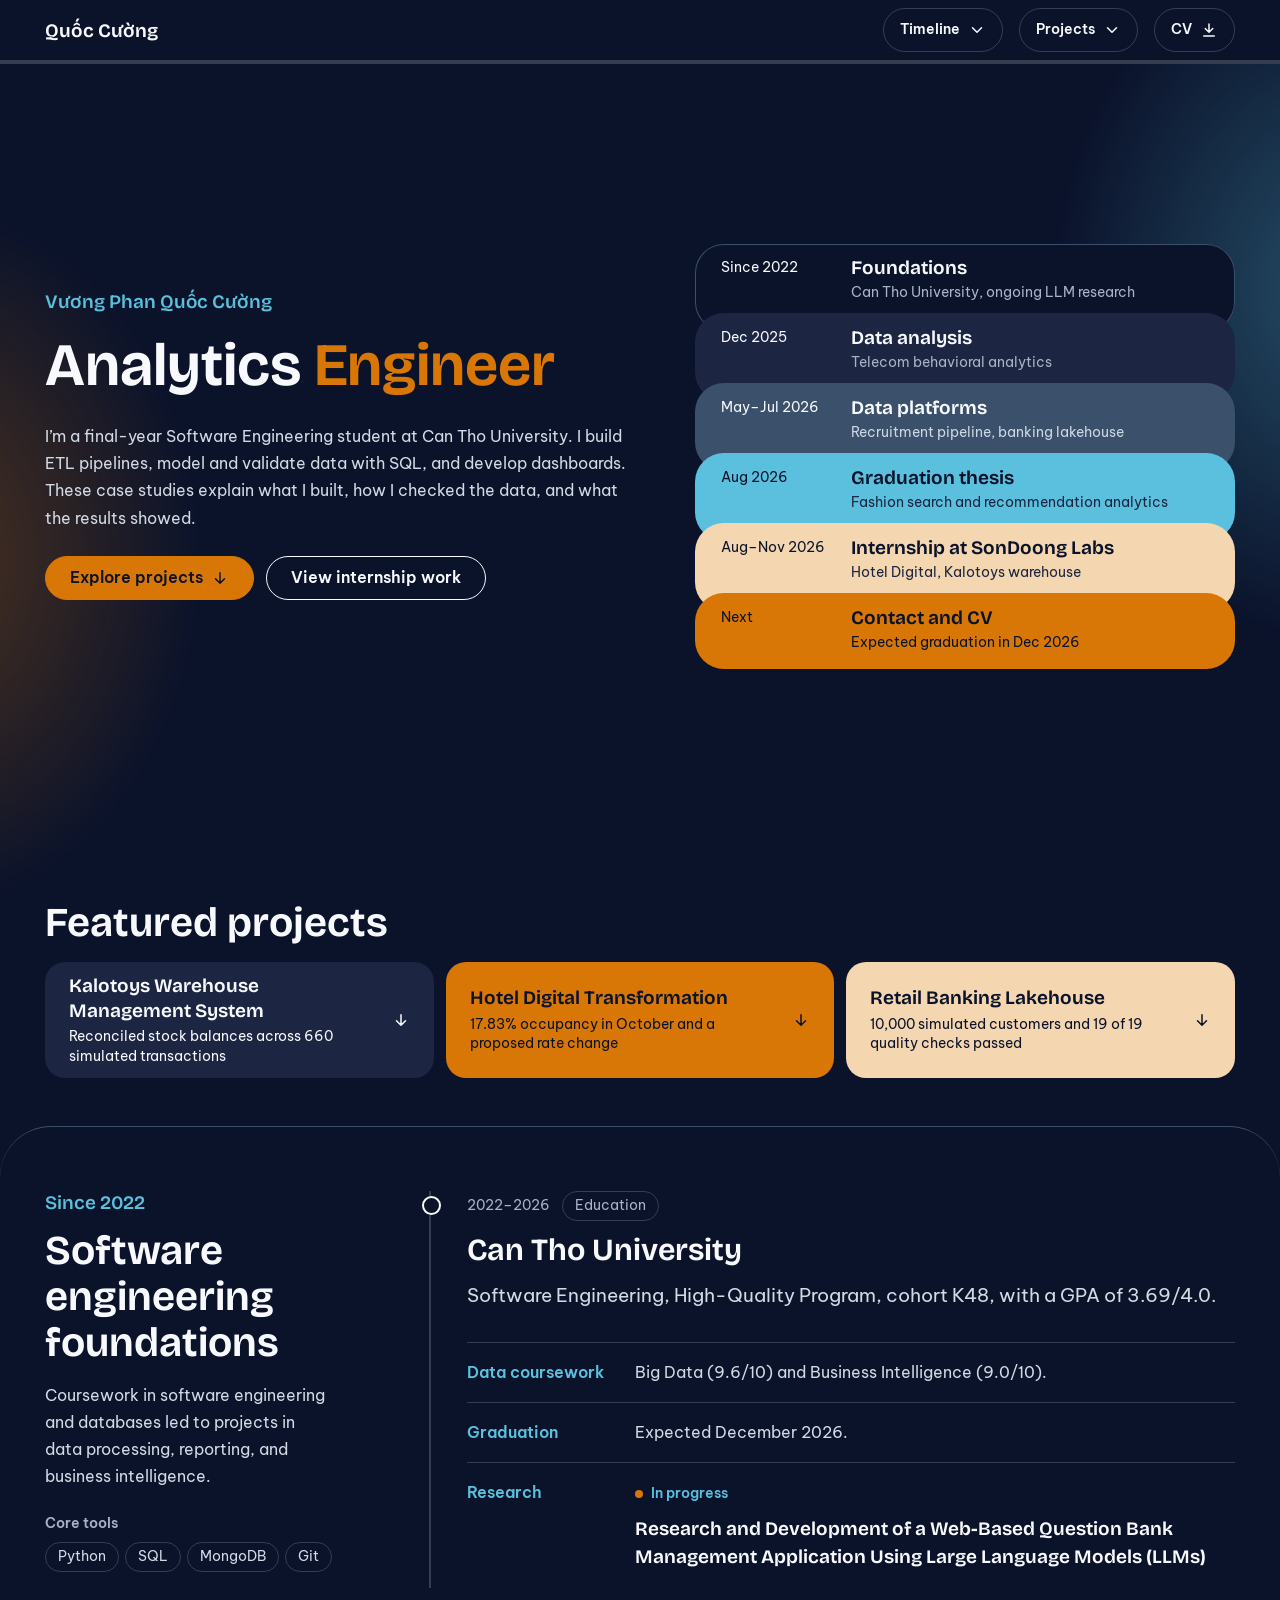
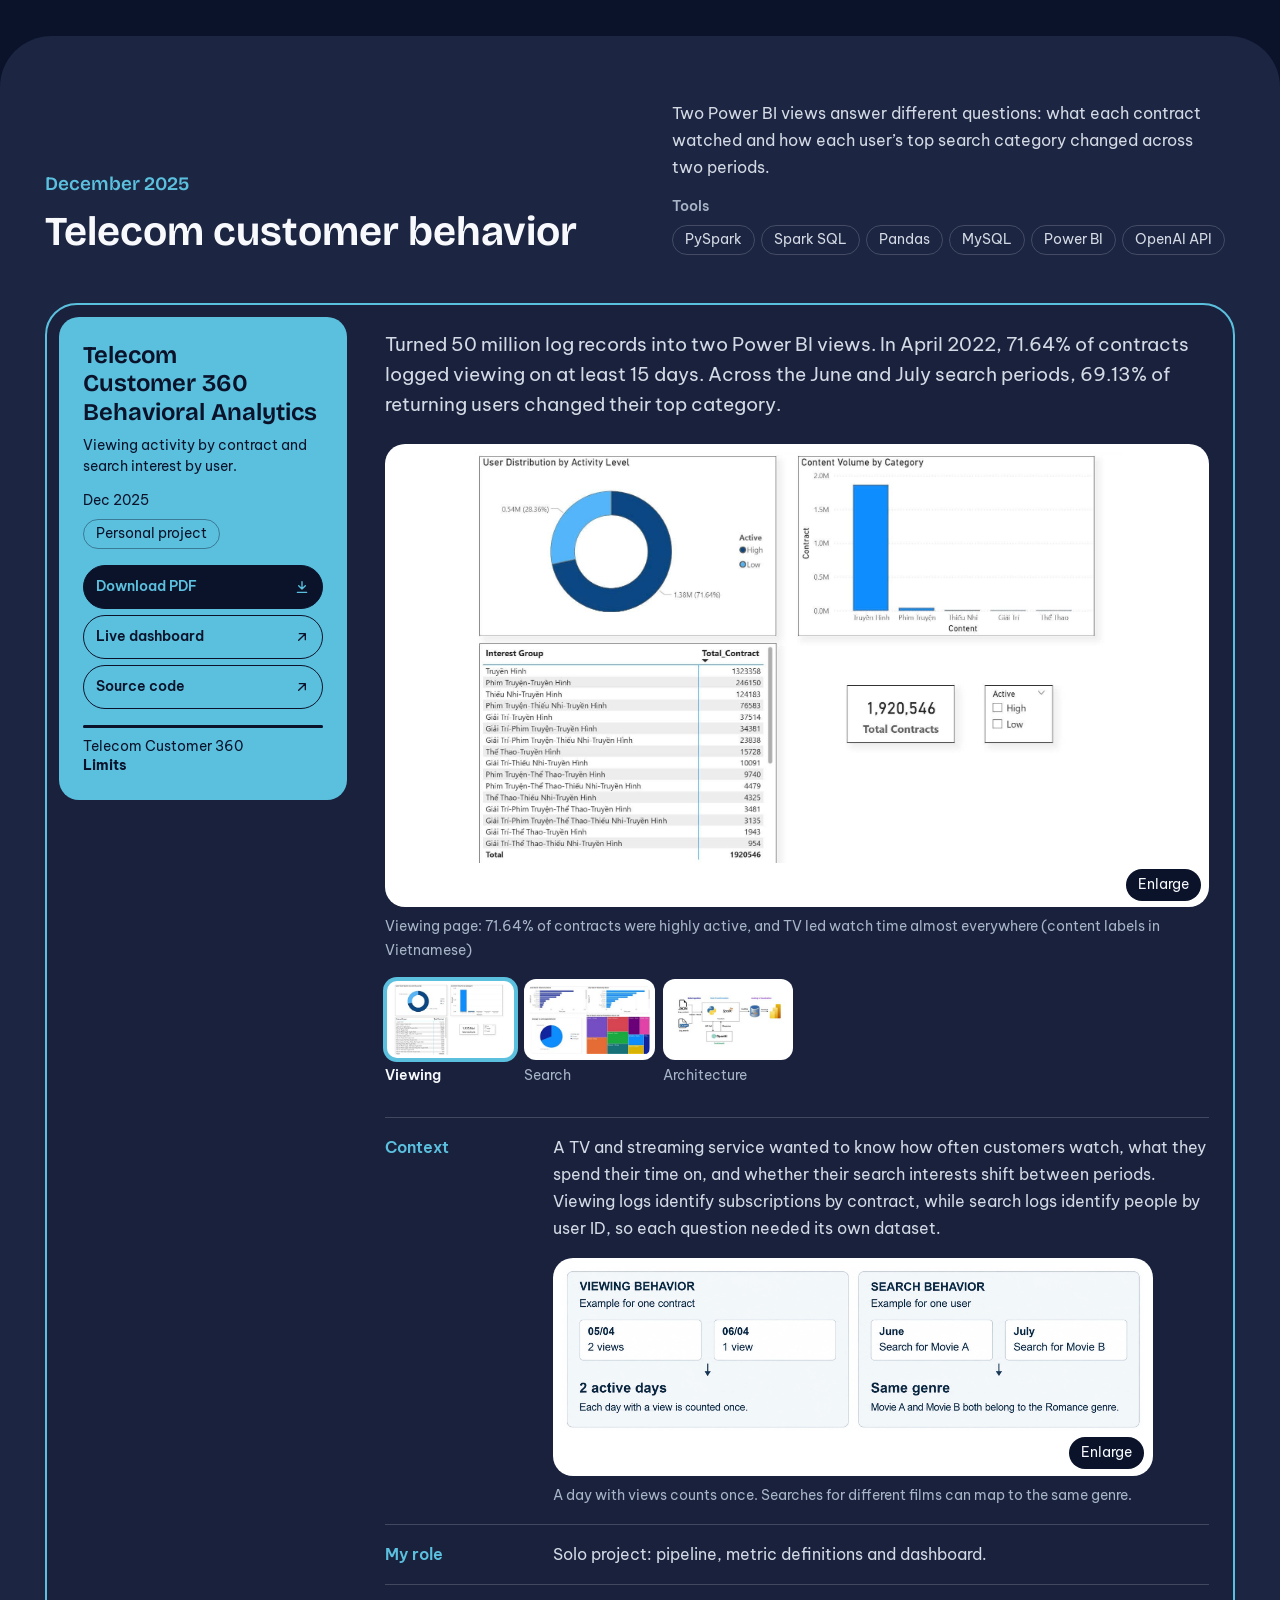
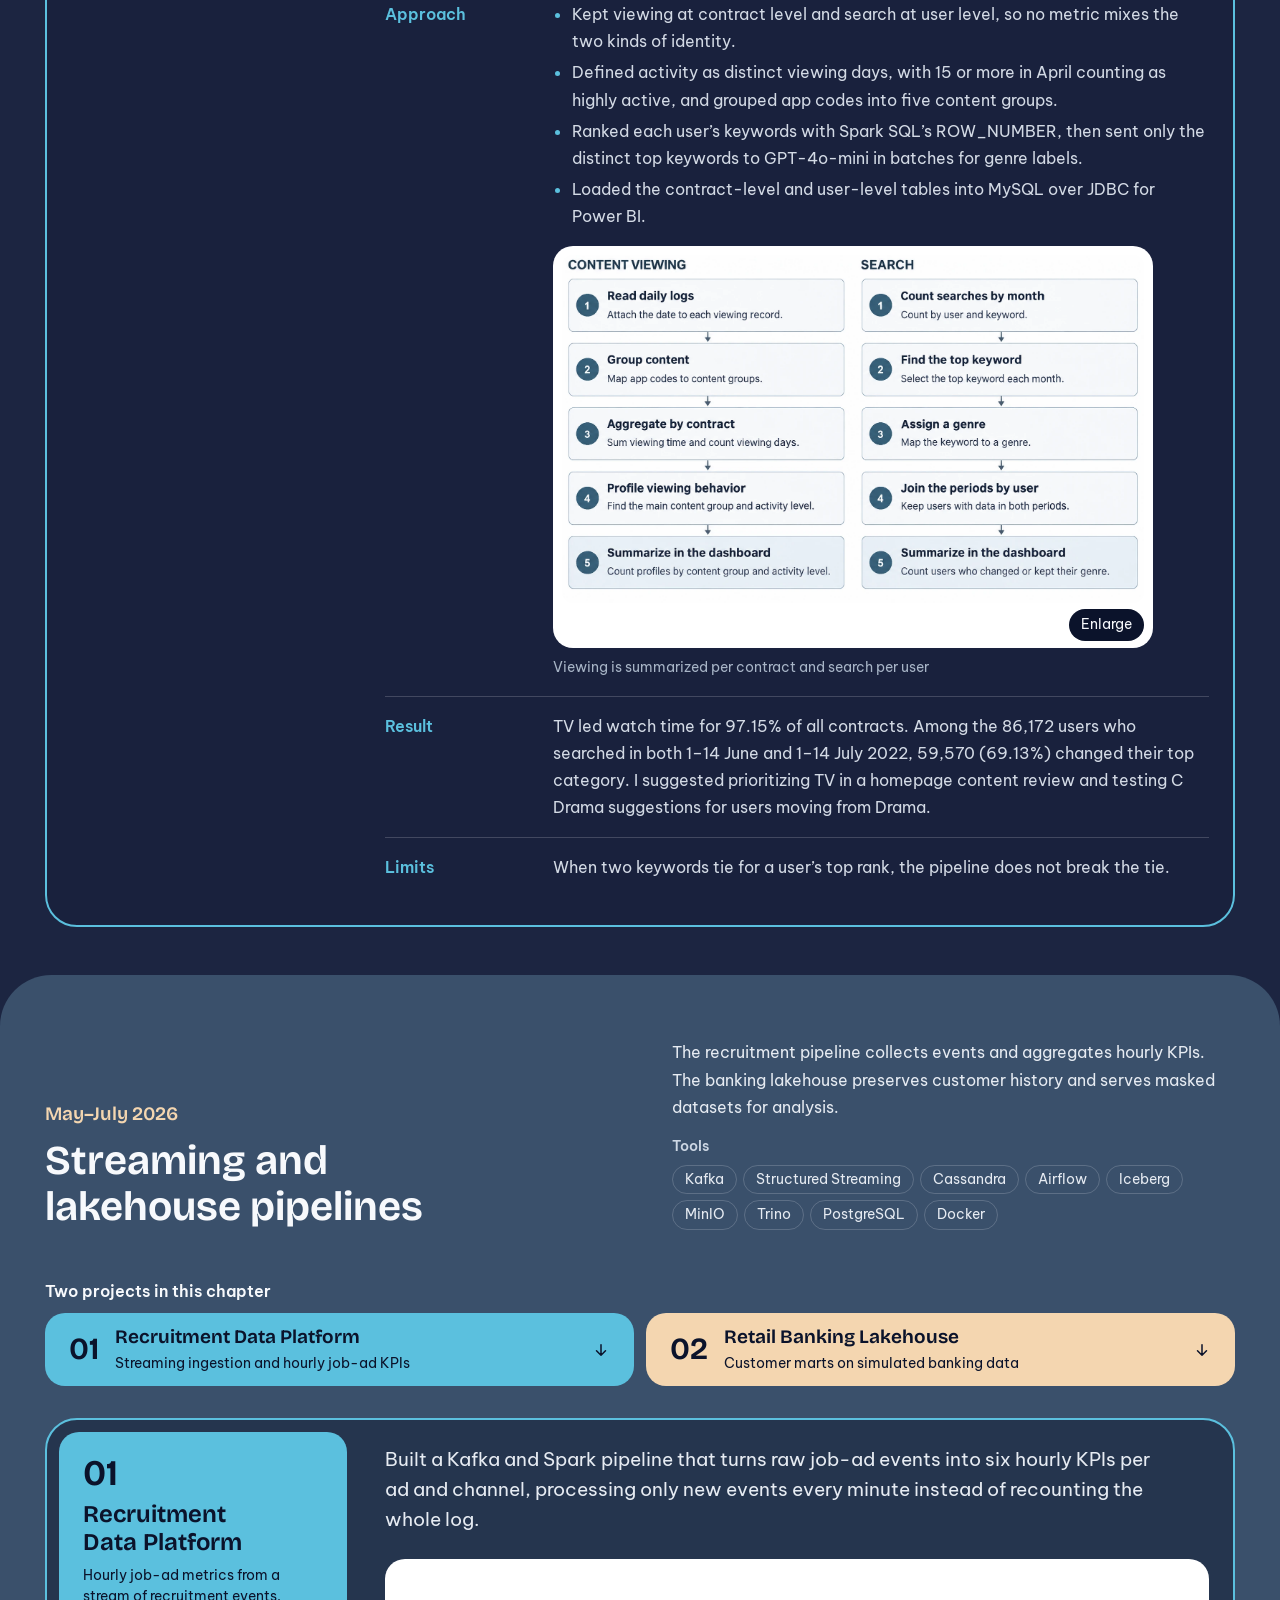
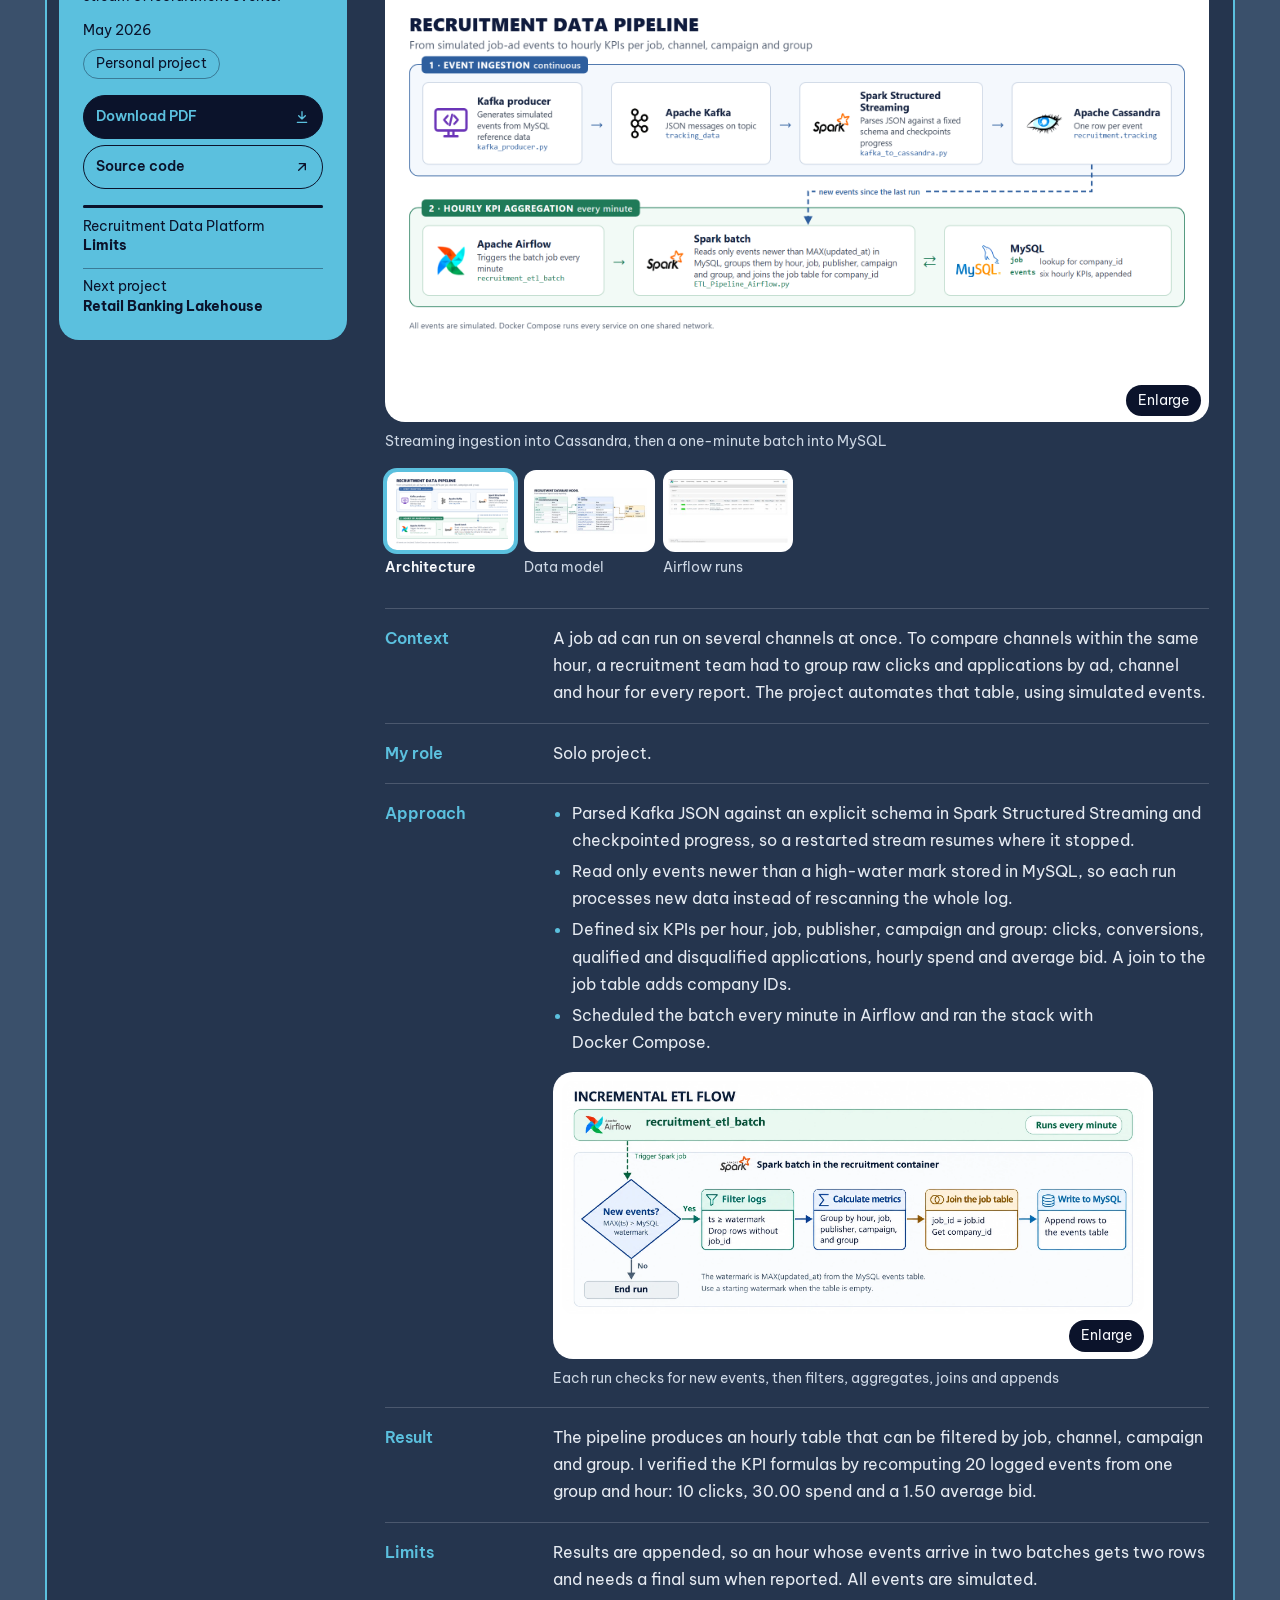
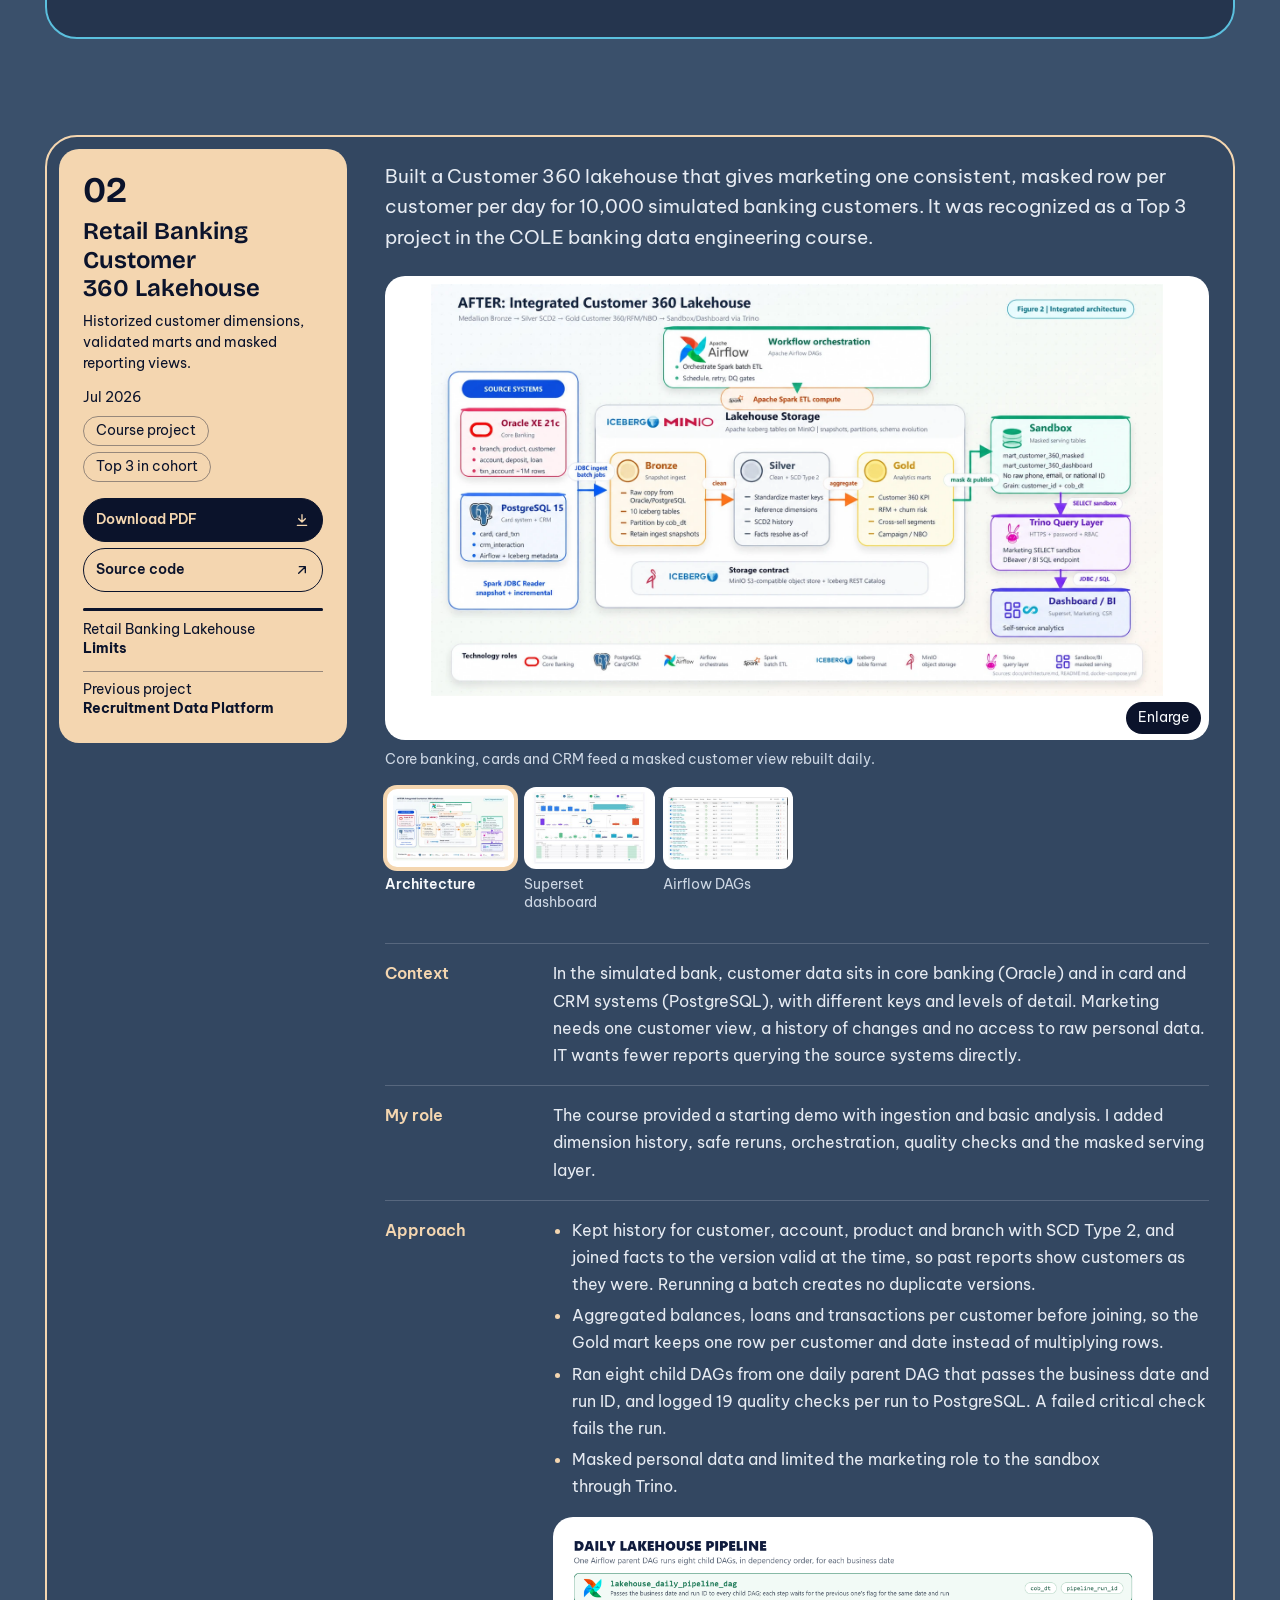
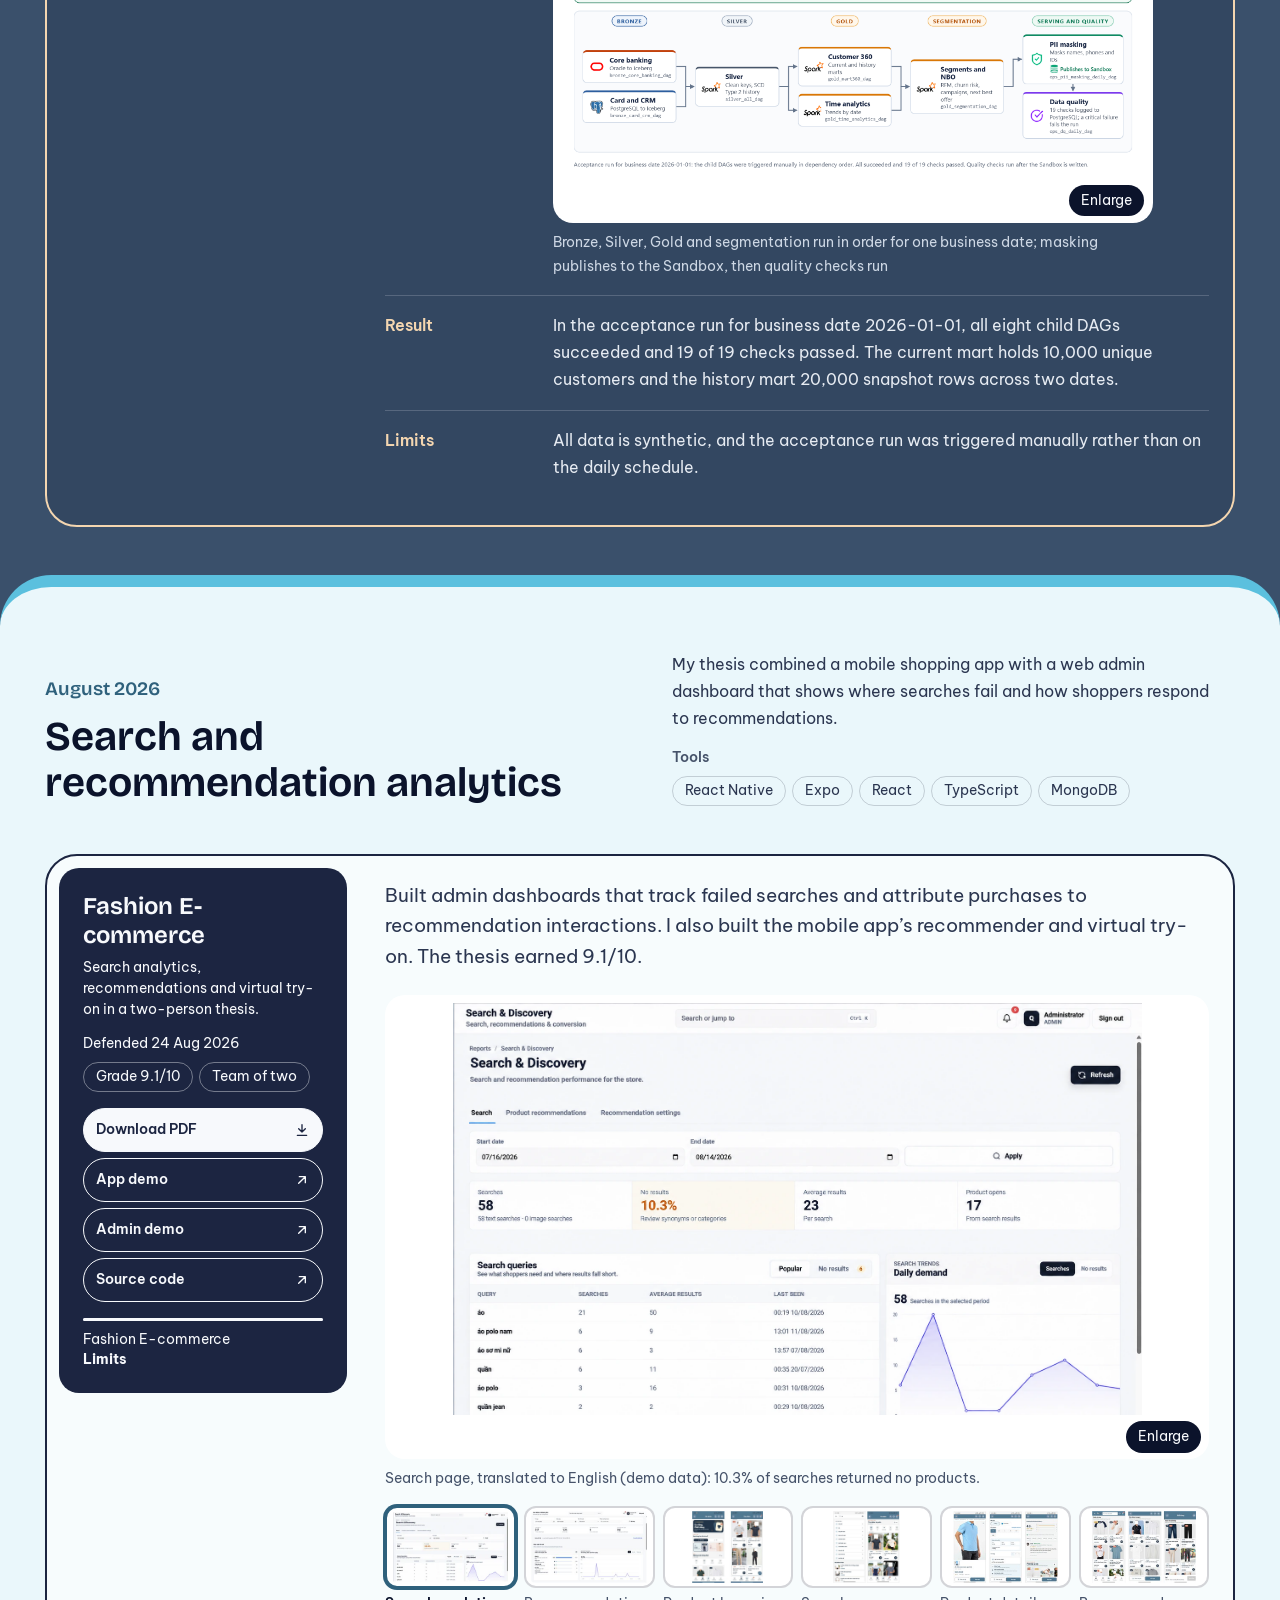
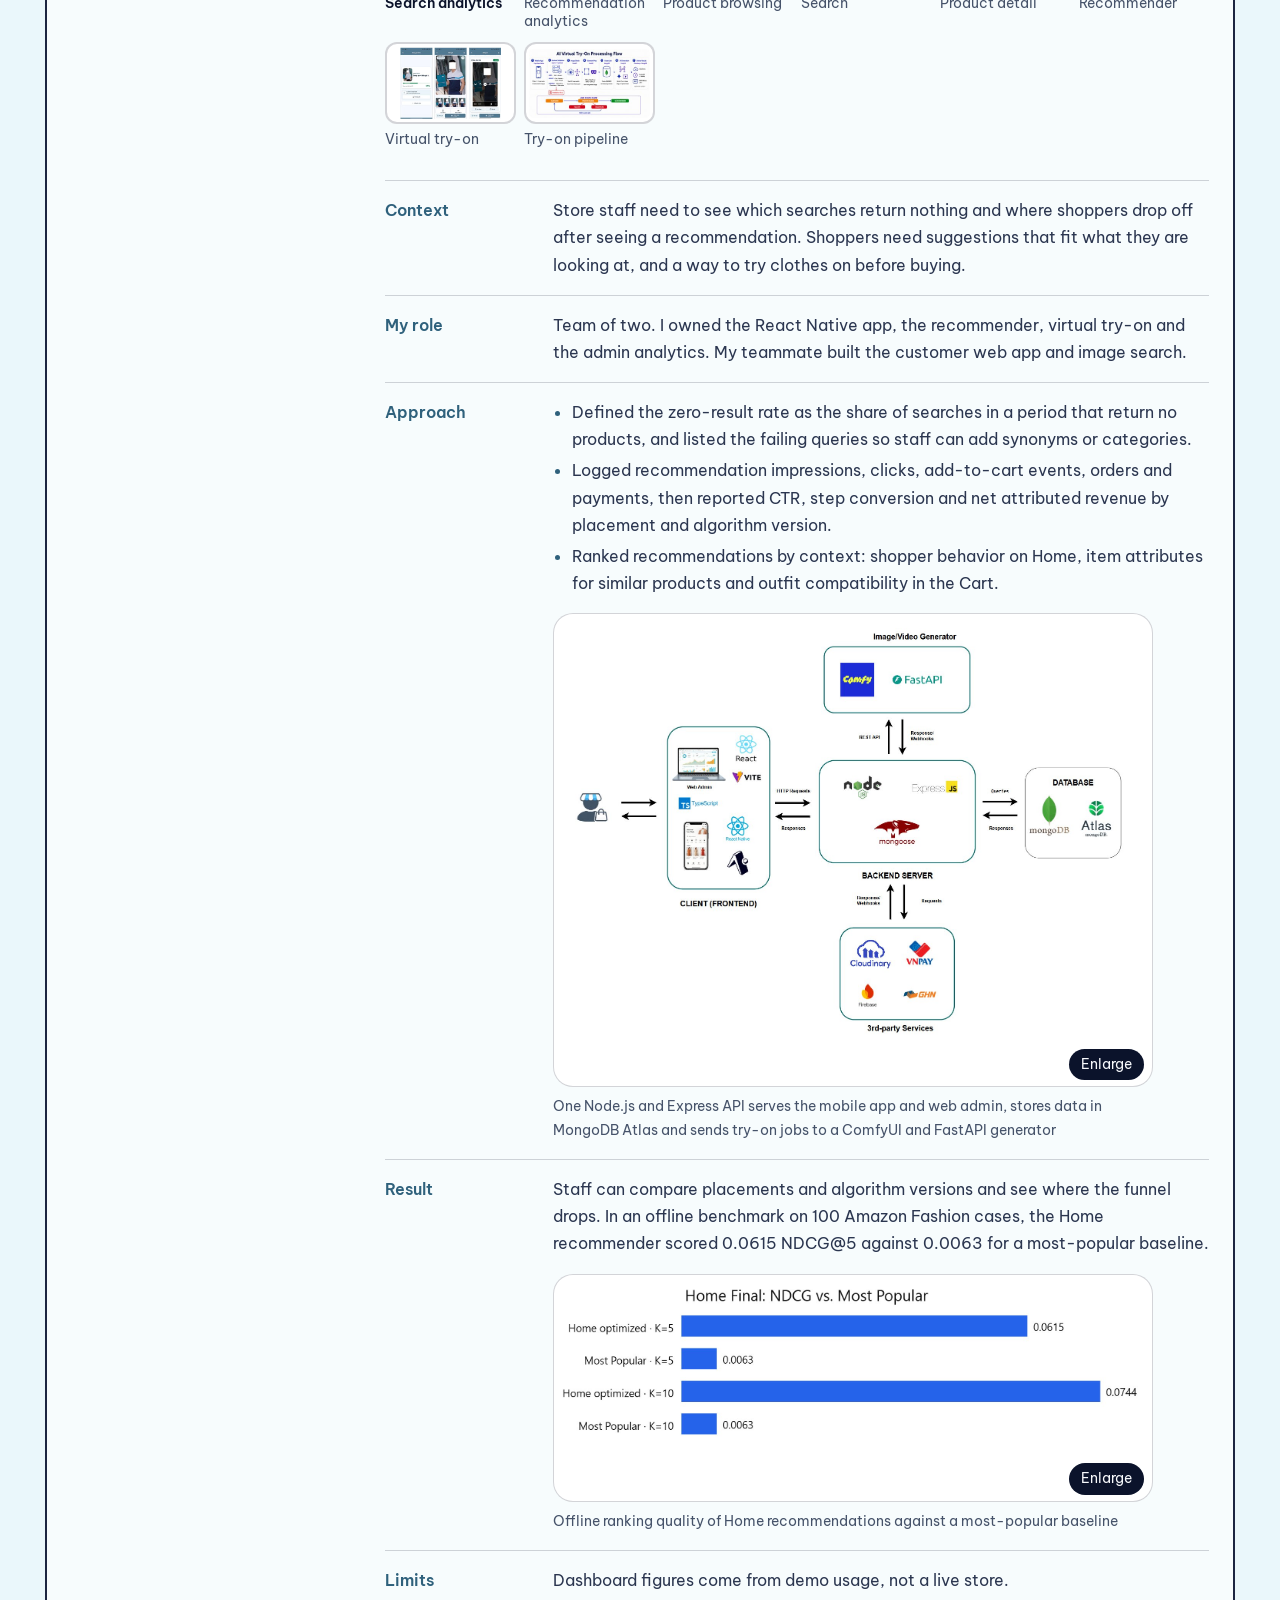
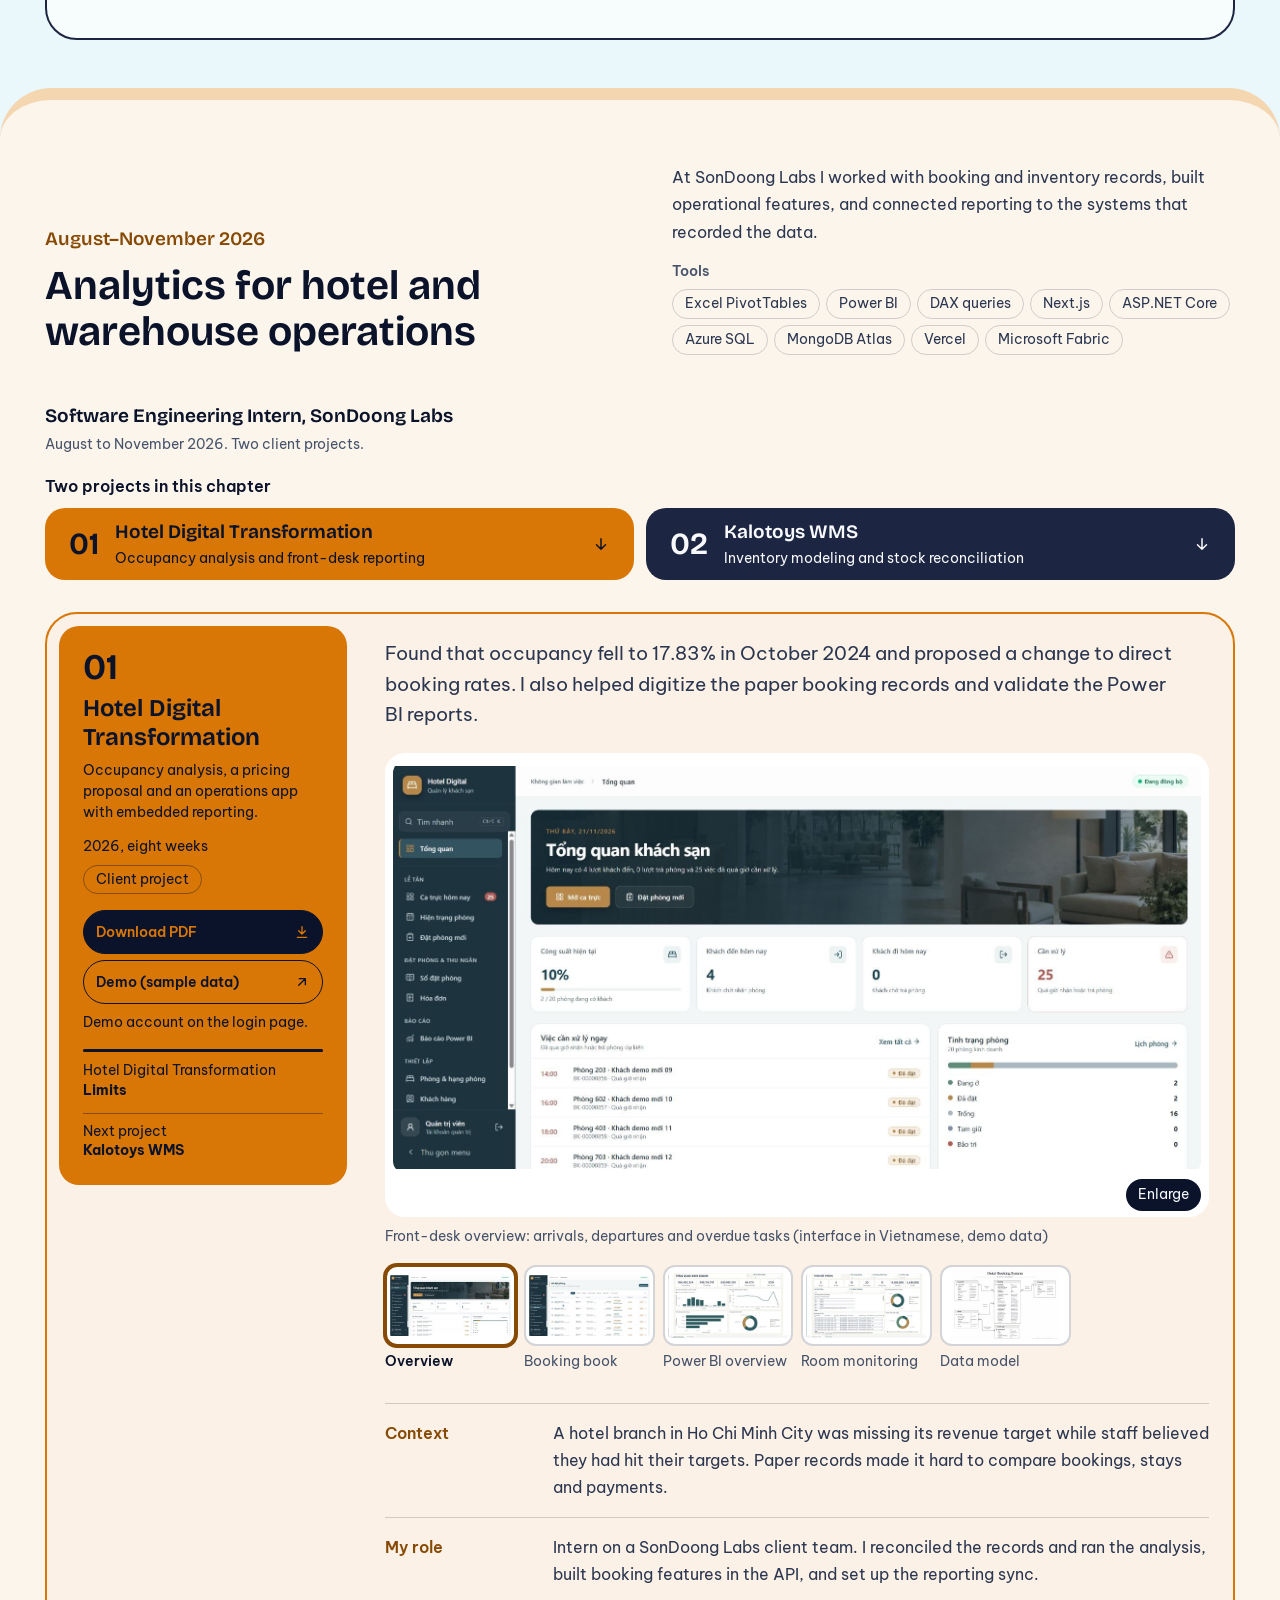
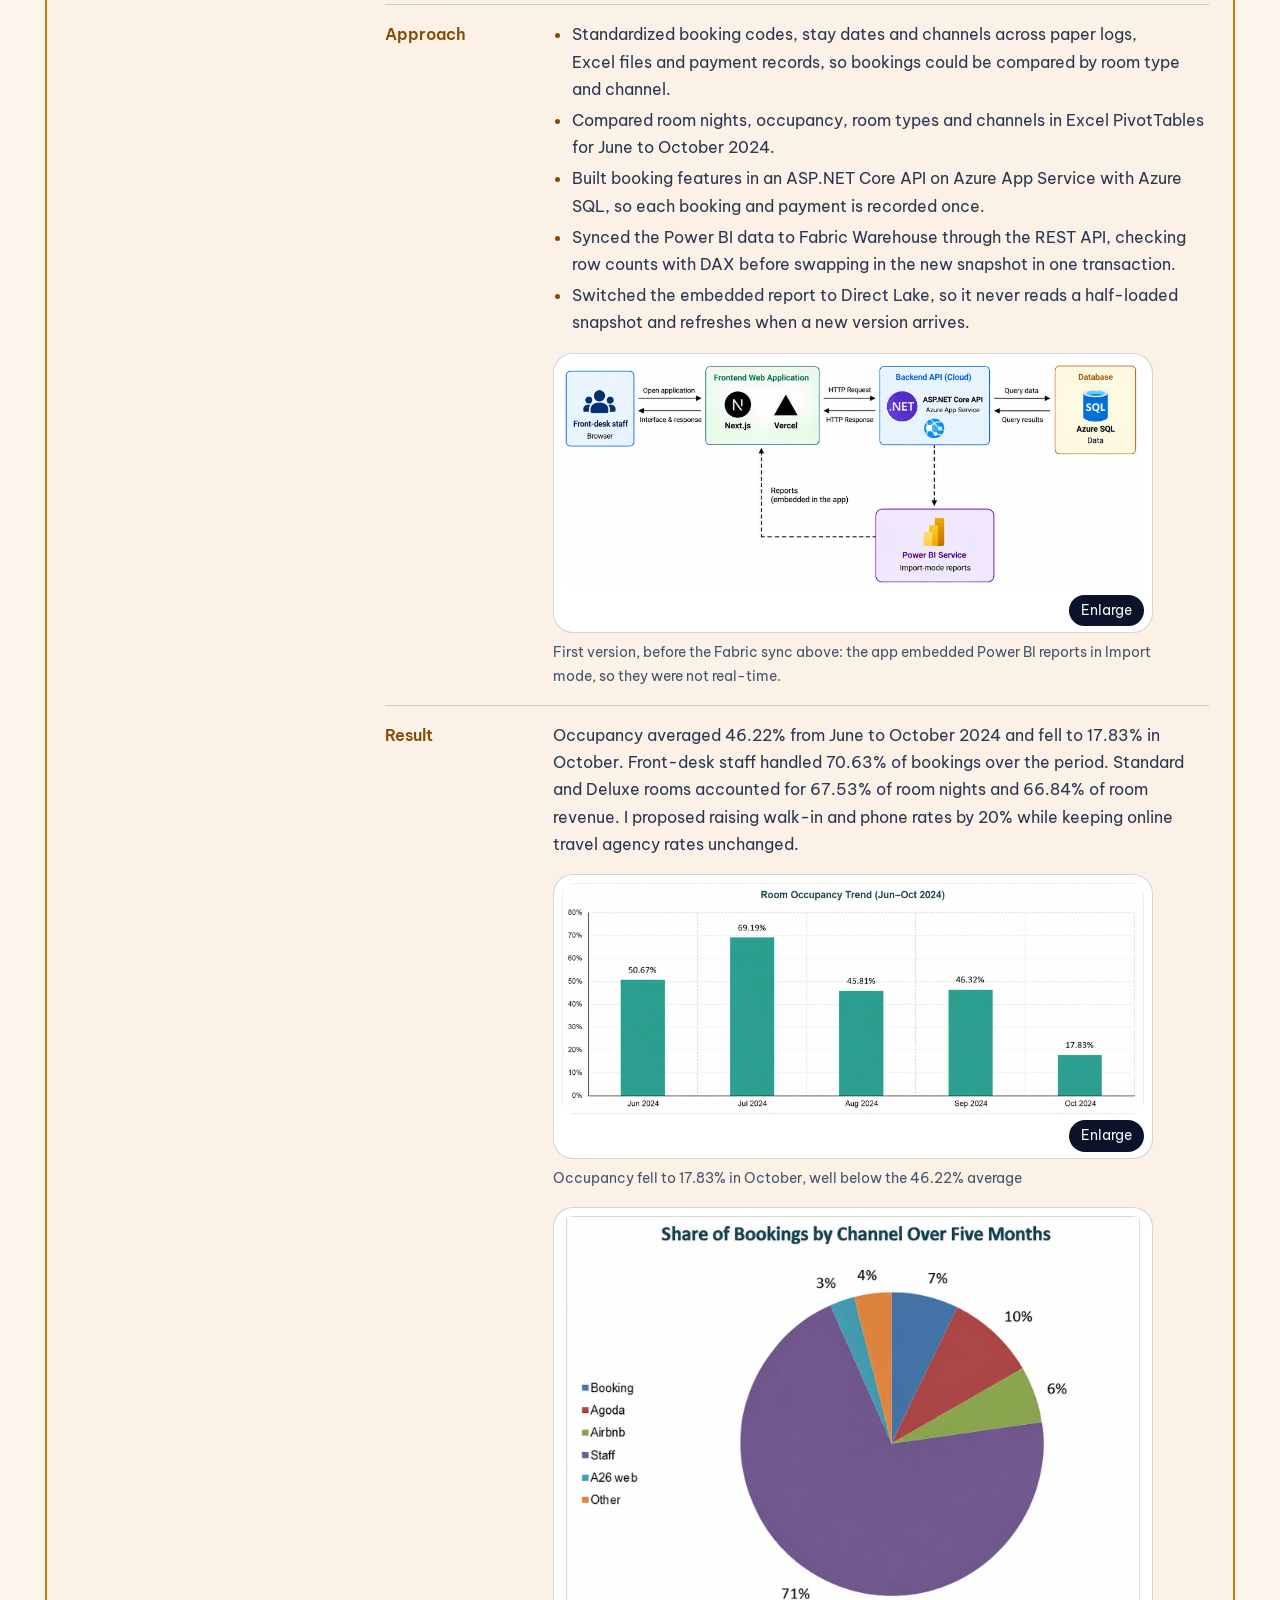
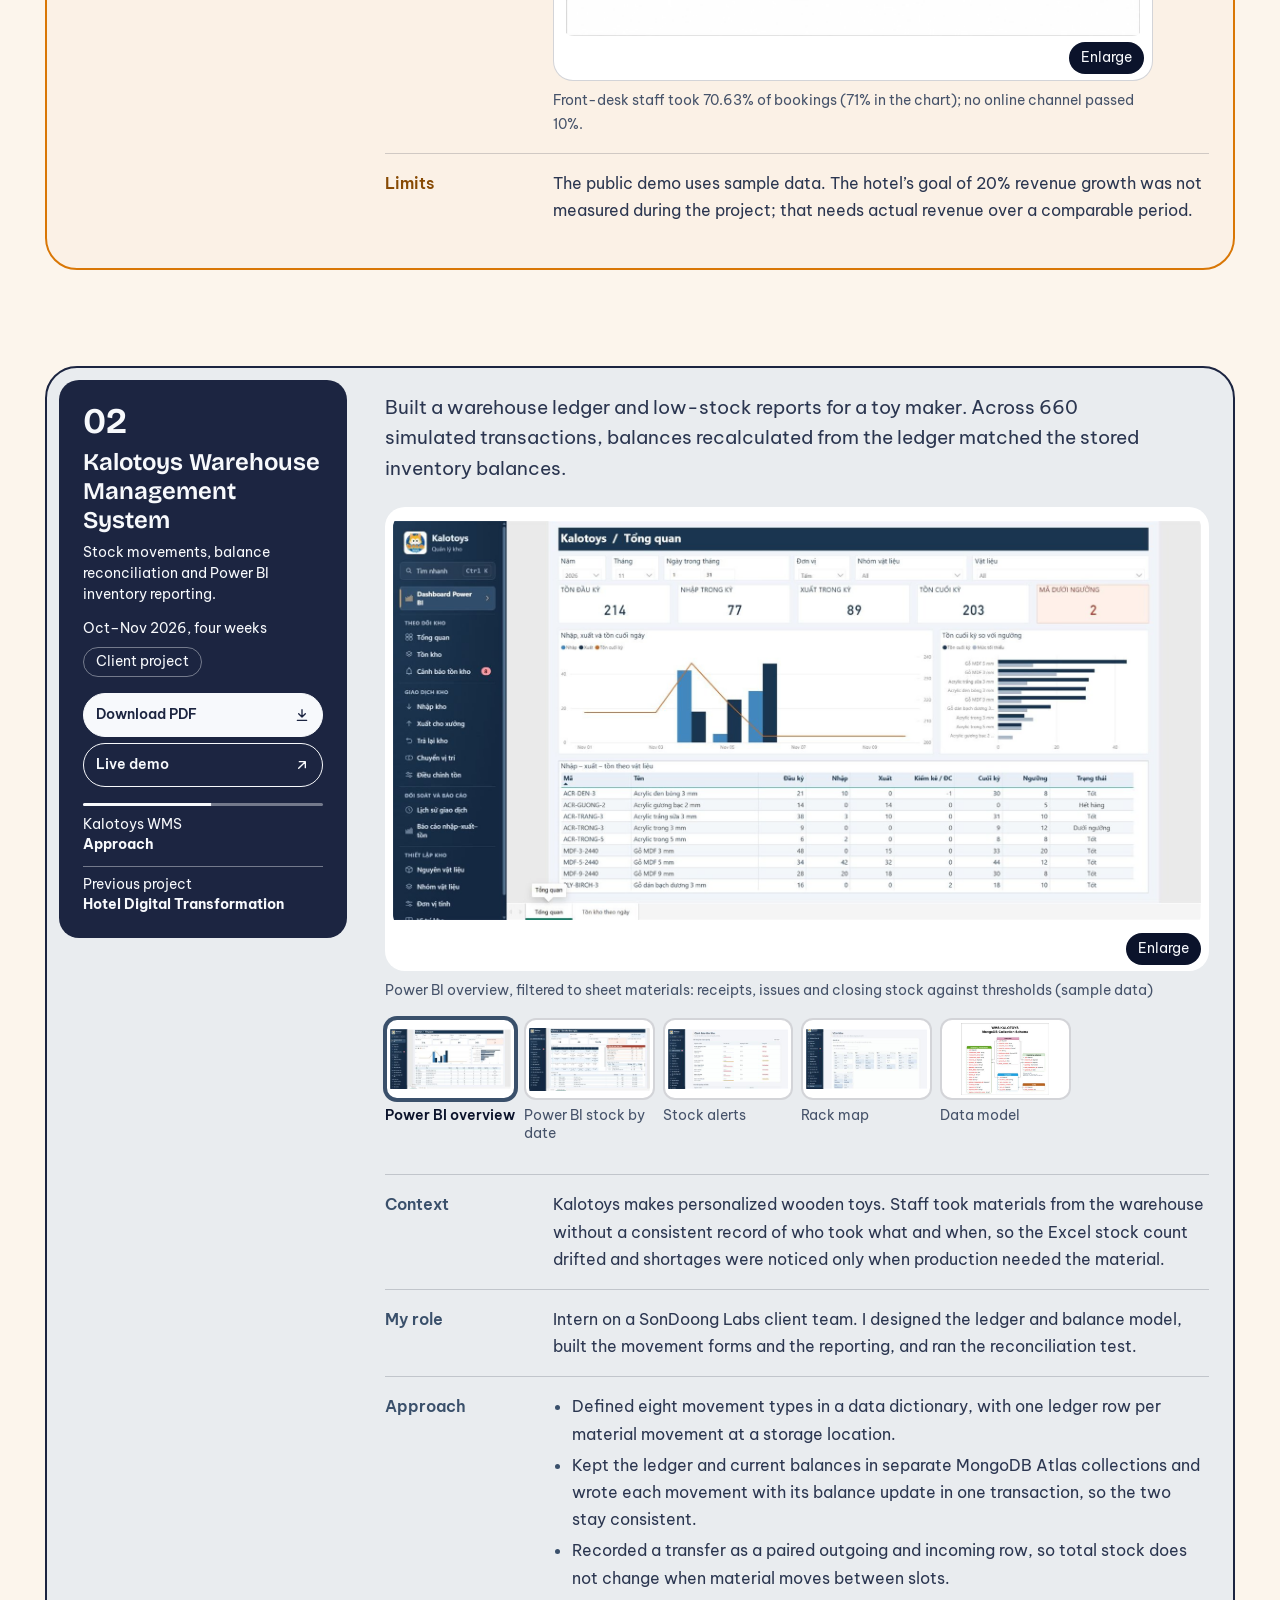
==== commit a1a85fc7: "Add a searchable portfolio project picker" ====
--- a/portfolio/index.html
+++ b/portfolio/index.html
@@ -25,14 +25,15 @@
   <link rel="preconnect" href="https://fonts.googleapis.com">
   <link rel="preconnect" href="https://fonts.gstatic.com" crossorigin>
   <link rel="stylesheet" href="https://fonts.googleapis.com/css2?family=Be+Vietnam+Pro:wght@400;600&amp;family=Bricolage+Grotesque:wght@600;650&amp;display=swap">
-  <link rel="stylesheet" href="../styles.css?v=featured-projects">
+  <link rel="stylesheet" href="../styles.css?v=project-picker">
   <script>document.documentElement.classList.add('js')</script>
-  <script src="../main.js" defer></script>
+  <script src="../main.js?v=project-picker" defer></script>
 </head>
 <body>
 <svg hidden aria-hidden="true">
   <symbol id="i-down" viewBox="0 0 24 24"><path d="M12 5v14M6 13l6 6 6-6"/></symbol>
   <symbol id="i-chevron" viewBox="0 0 24 24"><path d="M6 9l6 6 6-6"/></symbol>
+  <symbol id="i-timeline" viewBox="0 0 24 24"><path d="M5 6h.01M5 12h.01M5 18h.01M10 6h9m-9 6h9m-9 6h9"/></symbol>
   <symbol id="i-out" viewBox="0 0 24 24"><path d="M7 17L17 7M8 7h9v9"/></symbol>
   <symbol id="i-file" viewBox="0 0 24 24"><path d="M12 4v11M7 10l5 5 5-5M5 20h14"/></symbol>
 </svg>
@@ -43,7 +44,7 @@
   <div class="container header-row">
     <a class="brand" href="#top">Quốc Cường</a>
     <details class="menu timeline-menu">
-      <summary><span data-current>Timeline</span><span class="compact-label">Timeline</span><svg class="icon" aria-hidden="true"><use href="#i-chevron"/></svg></summary>
+      <summary><span data-current>Timeline</span><span class="sr-only compact-label">Timeline</span><svg class="icon timeline-chevron" aria-hidden="true"><use href="#i-chevron"/></svg><svg class="icon compact-icon" aria-hidden="true"><use href="#i-timeline"/></svg></summary>
       <nav class="menu-panel" aria-label="Chapters">
         <a href="#foundations"><i class="swatch" style="--c:var(--night)"></i>Since 2022: Foundations</a>
         <a href="#analysis"><i class="swatch" style="--c:var(--navy)"></i>Dec 2025: Data analysis</a>
@@ -52,6 +53,24 @@
         <a href="#internship"><i class="swatch" style="--c:var(--sand)"></i>Aug–Nov 2026: Internship</a>
         <a href="#next"><i class="swatch" style="--c:var(--amber)"></i>Next: Contact and CV</a>
       </nav>
+    </details>
+    <details class="menu project-menu">
+      <summary>Projects<svg class="icon" aria-hidden="true"><use href="#i-chevron"/></svg></summary>
+      <div class="menu-panel">
+        <div class="project-filter" hidden>
+          <label class="sr-only" for="project-query">Filter projects</label>
+          <input id="project-query" type="search" placeholder="Filter projects" autocomplete="off">
+        </div>
+        <nav aria-label="Jump to a project">
+          <a href="#telecom">Telecom Customer 360</a>
+          <a href="#recruitment">Recruitment Data Platform</a>
+          <a href="#banking">Retail Banking Lakehouse</a>
+          <a href="#fashion">Fashion E-commerce</a>
+          <a href="#hotel">Hotel Digital Transformation</a>
+          <a href="#kalotoys">Kalotoys Warehouse Management System</a>
+        </nav>
+        <p class="project-empty" role="status"></p>
+      </div>
     </details>
     <details class="menu cv-menu">
       <summary aria-label="Download a CV">CV<svg class="icon" aria-hidden="true"><use href="#i-file"/></svg></summary>
@@ -139,7 +158,7 @@
         <div><p class="chapter-story">Two Power BI views answer different questions: what each contract watched and how each user’s top search category changed across two periods.</p><div class="toolkit"><h3>Tools</h3><ul class="tools"><li class="tag">PySpark</li><li class="tag">Spark SQL</li><li class="tag">Pandas</li><li class="tag">MySQL</li><li class="tag">Power BI</li><li class="tag">OpenAI API</li></ul></div></div>
       </header>
 
-      <article class="project case p-sky" id="telecom" aria-labelledby="t-telecom">
+      <article class="project case p-sky" id="telecom" aria-labelledby="t-telecom" tabindex="-1">
         <div class="project-side">
             <h3 id="t-telecom"><span>Telecom Customer 360 Behavioral Analytics</span></h3>
             <p class="project-what">Viewing activity by contract and search interest by user.</p>
@@ -198,7 +217,7 @@
         <a class="p-sand" href="#banking"><b>02</b><span><strong>Retail Banking Lakehouse</strong><small>Customer marts on simulated banking data</small></span><svg class="icon" aria-hidden="true"><use href="#i-down"/></svg></a>
       </nav>
 
-      <article class="project case p-sky" id="recruitment" aria-labelledby="t-recruitment">
+      <article class="project case p-sky" id="recruitment" aria-labelledby="t-recruitment" tabindex="-1">
         <div class="project-side">
             <h3 id="t-recruitment"><span class="project-no" aria-hidden="true">01</span><span>Recruitment Data Platform</span></h3>
             <p class="project-what">Hourly job-ad metrics from a stream of recruitment events.</p>
@@ -239,7 +258,7 @@
         </div>
       </article>
 
-      <article class="project case p-sand" id="banking" aria-labelledby="t-banking">
+      <article class="project case p-sand" id="banking" aria-labelledby="t-banking" tabindex="-1">
         <div class="project-side">
             <h3 id="t-banking"><span class="project-no" aria-hidden="true">02</span><span>Retail Banking Customer 360 Lakehouse</span></h3>
             <p class="project-what">Historized customer dimensions, validated marts and masked reporting views.</p>
@@ -290,7 +309,7 @@
         <div><p class="chapter-story">My thesis combined a mobile shopping app with a web admin dashboard that shows where searches fail and how shoppers respond to recommendations.</p><div class="toolkit"><h3>Tools</h3><ul class="tools"><li class="tag">React Native</li><li class="tag">Expo</li><li class="tag">React</li><li class="tag">TypeScript</li><li class="tag">MongoDB</li></ul></div></div>
       </header>
 
-      <article class="project case p-navy" id="fashion" aria-labelledby="t-fashion">
+      <article class="project case p-navy" id="fashion" aria-labelledby="t-fashion" tabindex="-1">
         <div class="project-side">
             <h3 id="t-fashion"><span>Fashion E-commerce</span></h3>
             <p class="project-what">Search analytics, recommendations and virtual try-on in a two-person thesis.</p>
@@ -355,7 +374,7 @@
         <a class="p-navy" href="#kalotoys"><b>02</b><span><strong>Kalotoys WMS</strong><small>Inventory modeling and stock reconciliation</small></span><svg class="icon" aria-hidden="true"><use href="#i-down"/></svg></a>
       </nav>
 
-      <article class="project case p-amber" id="hotel" aria-labelledby="t-hotel">
+      <article class="project case p-amber" id="hotel" aria-labelledby="t-hotel" tabindex="-1">
         <div class="project-side">
             <h3 id="t-hotel"><span class="project-no" aria-hidden="true">01</span><span>Hotel Digital Transformation</span></h3>
             <p class="project-what">Occupancy analysis, a pricing proposal and an operations app with embedded reporting.</p>
@@ -406,7 +425,7 @@
         </div>
       </article>
 
-      <article class="project case p-navy" id="kalotoys" aria-labelledby="t-kalotoys">
+      <article class="project case p-navy" id="kalotoys" aria-labelledby="t-kalotoys" tabindex="-1">
         <div class="project-side">
             <h3 id="t-kalotoys"><span class="project-no" aria-hidden="true">02</span><span>Kalotoys Warehouse Management System</span></h3>
             <p class="project-what">Stock movements, balance reconciliation and Power BI inventory reporting.</p>
--- a/styles.css
+++ b/styles.css
@@ -119,11 +119,11 @@
   border-radius: 99px; font-size: var(--text-sm); font-weight: 600; white-space: nowrap; list-style: none; cursor: pointer;
 }
 .menu summary::-webkit-details-marker { display: none; }
-.compact-label { display: none; }
+.compact-label, .timeline-menu .compact-icon { display: none; }
 .menu summary svg { transition: transform var(--fast); }
 .menu[open] summary svg { transform: rotate(180deg); }
 .cv-menu summary:hover { border-color: var(--fg); }
-.cv-menu[open] summary svg { transform: none; }
+.cv-menu[open] summary svg, .timeline-menu[open] summary .compact-icon { transform: none; }
 .cv-menu .menu-panel { min-width: 0; }
 .cv-menu .menu-panel .icon { color: var(--amber); }
 .menu-panel { position: absolute; top: calc(100% + var(--s2)); right: 0; width: max-content; min-width: 230px; max-width: calc(100vw - 2rem); padding: var(--s2); border-radius: var(--radius-md); background: var(--night); color: var(--white); border: 1px solid var(--steel); animation: drop var(--fast) var(--ease); }
@@ -131,6 +131,24 @@
 .menu-panel a:hover, .menu-panel a[aria-current] { background: var(--navy); }
 .menu-panel a:focus-visible { outline-color: var(--sky); outline-offset: -3px; }
 .swatch { width: 12px; height: 12px; flex: none; border-radius: 50%; background: var(--c); outline: 1px solid rgb(244 214 176 / .35); }
+
+.project-menu[open] summary { border-color: var(--accent); }
+.project-menu .menu-panel { width: 17rem; min-width: 0; max-height: calc(100dvh - var(--header) - var(--s5)); overflow-y: auto; overscroll-behavior: contain; }
+.project-menu .menu-panel a { line-height: 1.35; }
+.project-menu a[aria-current] { color: var(--sky); }
+.project-filter { margin: var(--s1) var(--s1) var(--s2); }
+.project-filter input {
+  width: 100%; min-height: var(--tap); padding: var(--s2) var(--s3); border: 1px solid var(--steel);
+  border-radius: var(--radius-sm); background: var(--navy); color: var(--white); font: inherit;
+}
+.project-filter input::placeholder { color: #A7B4C6; }
+.project-empty:not(:empty) { padding: var(--s2) var(--s3); color: #A7B4C6; font-size: var(--text-sm); }
+
+@media (min-width: 1700px) {
+  .project-menu { position: fixed; top: calc(var(--header) + var(--s5)); right: var(--s3); }
+  .project-menu summary { background: var(--bg); }
+  .project-menu .menu-panel { width: 12.5rem; max-height: calc(100dvh - var(--header) - var(--tap) - var(--s8)); }
+}
 
 /* Tag and toolkit */
 .tag { display: inline-flex; align-items: center; padding: 2px var(--s3); border: 1px solid var(--line); border-radius: 99px; font-size: var(--text-sm); white-space: nowrap; }
@@ -380,23 +398,23 @@
   .project { padding-left: var(--s5); }
   .employer { margin-left: var(--s5); }
 }
-@media (max-width: 560px) {
-  .header-row { gap: var(--s2); }
-  .menu summary { padding: 0 var(--s3); }
+@media (max-width: 640px) {
+  .header-row { gap: var(--s1); }
+  .menu summary { min-width: var(--tap); padding-inline: var(--s2); justify-content: center; }
+  .timeline-menu [data-current], .timeline-menu .timeline-chevron, .project-menu summary .icon, .cv-menu summary .icon { display: none; }
+  .timeline-menu .compact-label, .timeline-menu .compact-icon { display: inline; }
   /* Align the timeline panel to the right edge of the screen on mobile. */
   .menu { position: static; }
   .menu-panel { top: var(--header); right: var(--s4); }
+}
+@media (max-width: 560px) {
   .hero-actions .btn { width: 100%; }
   .journey a { grid-template-columns: minmax(0, 1fr); gap: 0; padding-inline: 1.3rem; }
   .shot { aspect-ratio: 4 / 3; }
   .thumbs { grid-template-columns: repeat(3, minmax(0, 1fr)); }
 }
 @media (max-width: 420px) {
-  .header-row { gap: var(--s1); }
-  .timeline-menu summary { padding-inline: var(--s2); }
-  .timeline-menu [data-current], .cv-menu summary .icon { display: none; }
-  .timeline-menu .compact-label { display: inline; }
-  .cv-menu summary { min-width: var(--tap); justify-content: center; }
+  .brand { font-size: var(--text-md); }
 }
 /* Cases on smaller and shorter screens */
 @media (max-width: 1080px) {
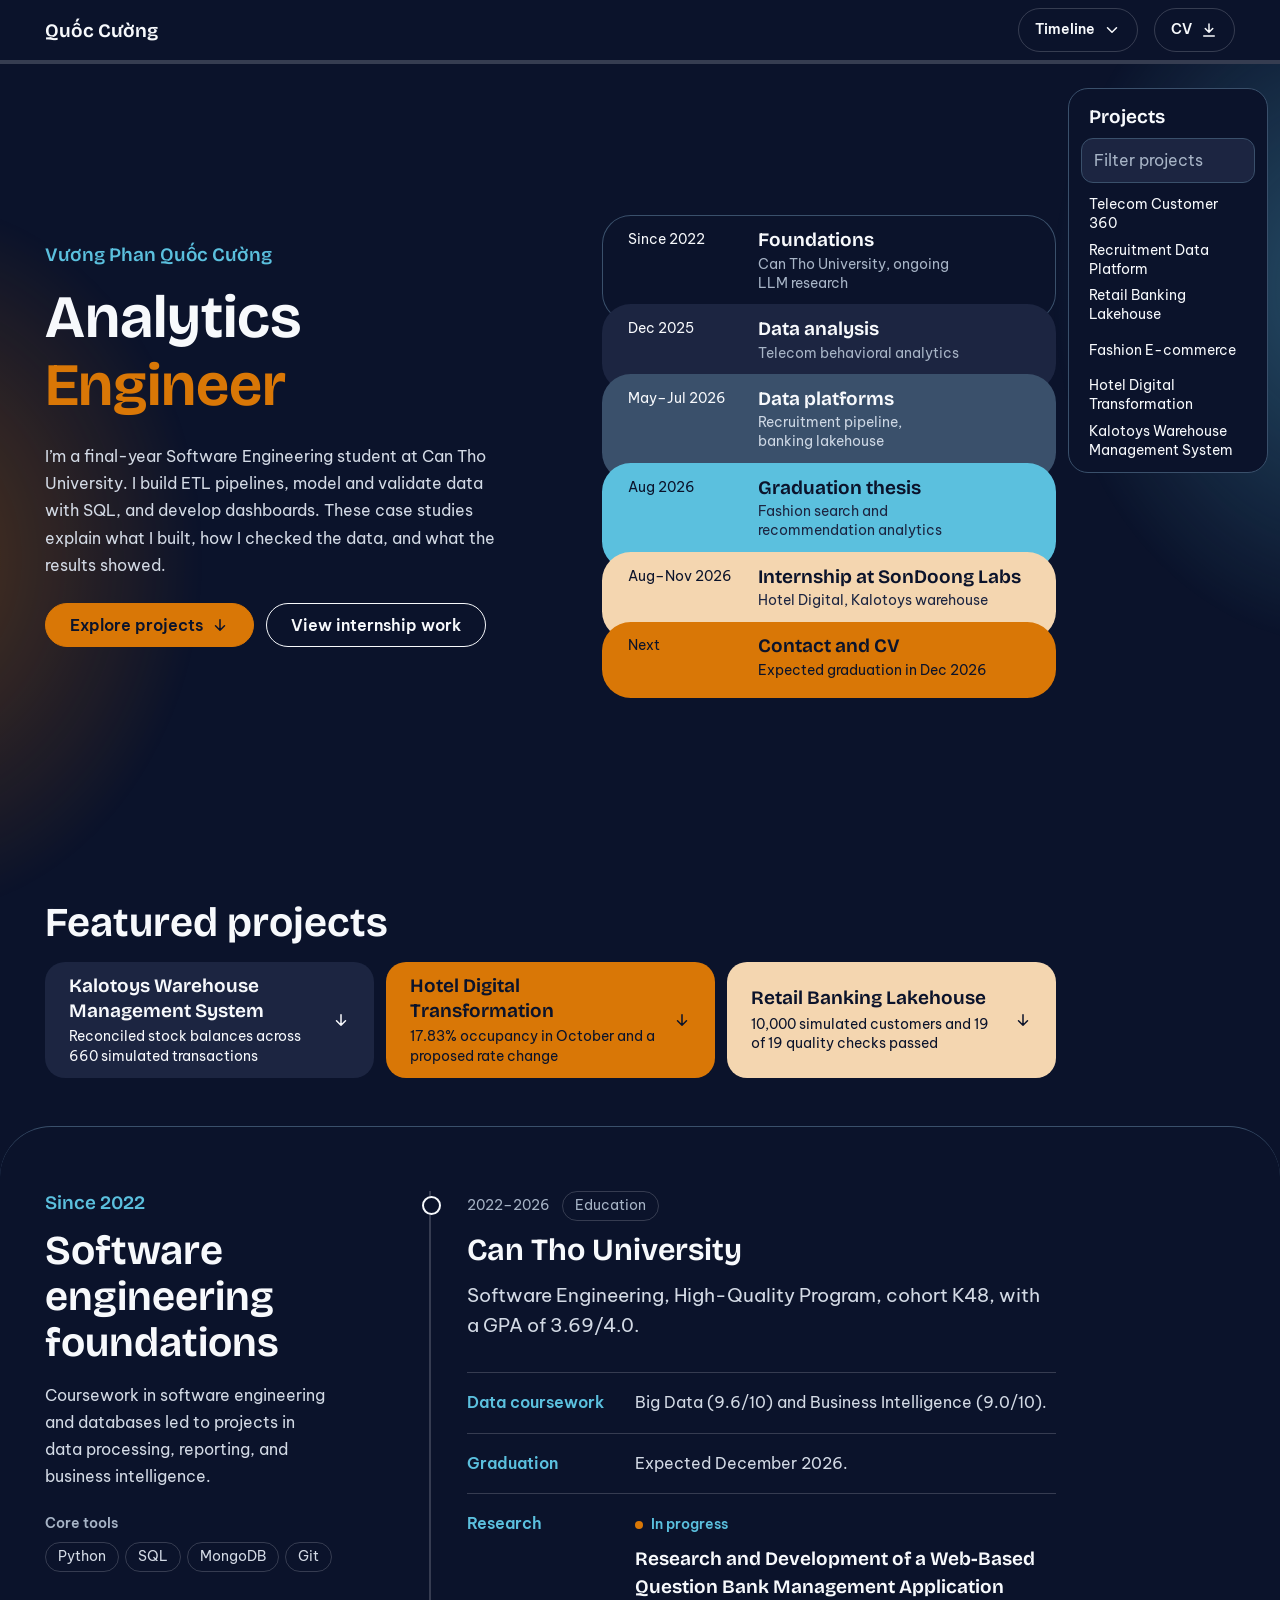
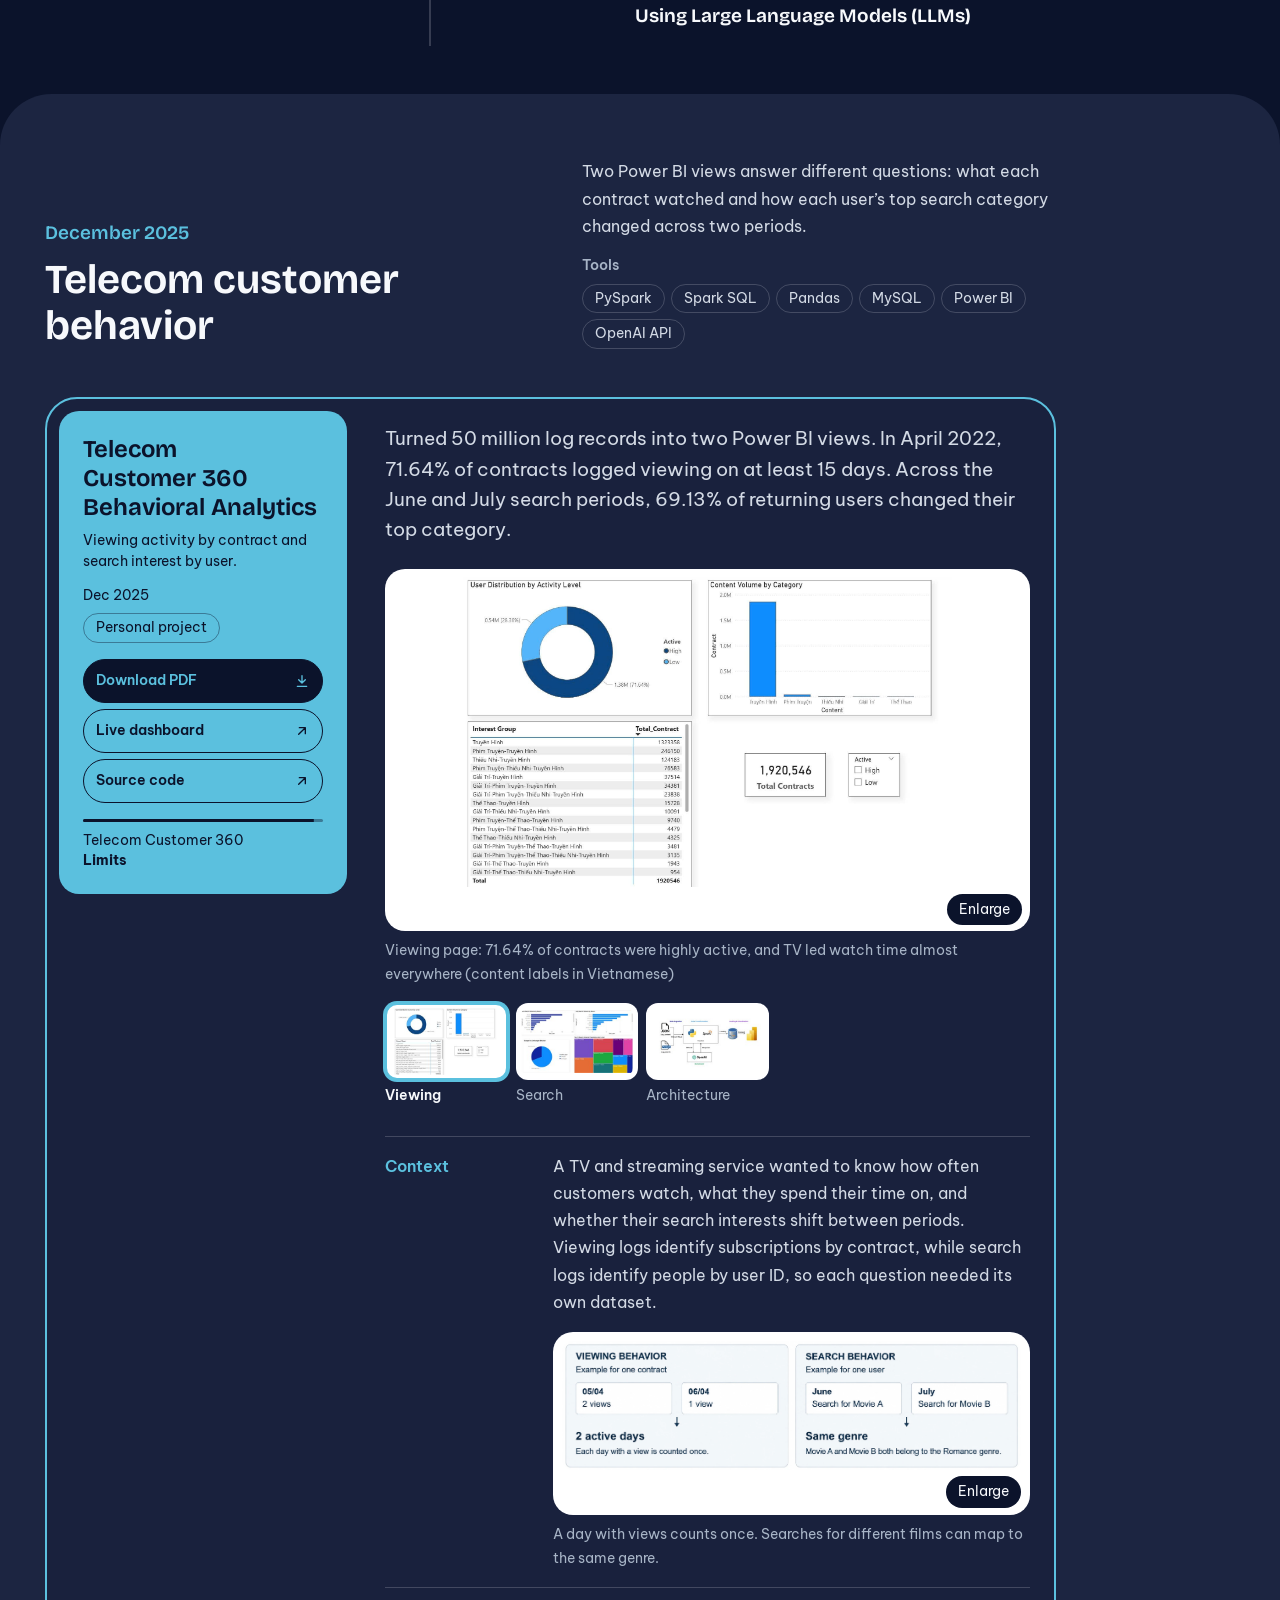
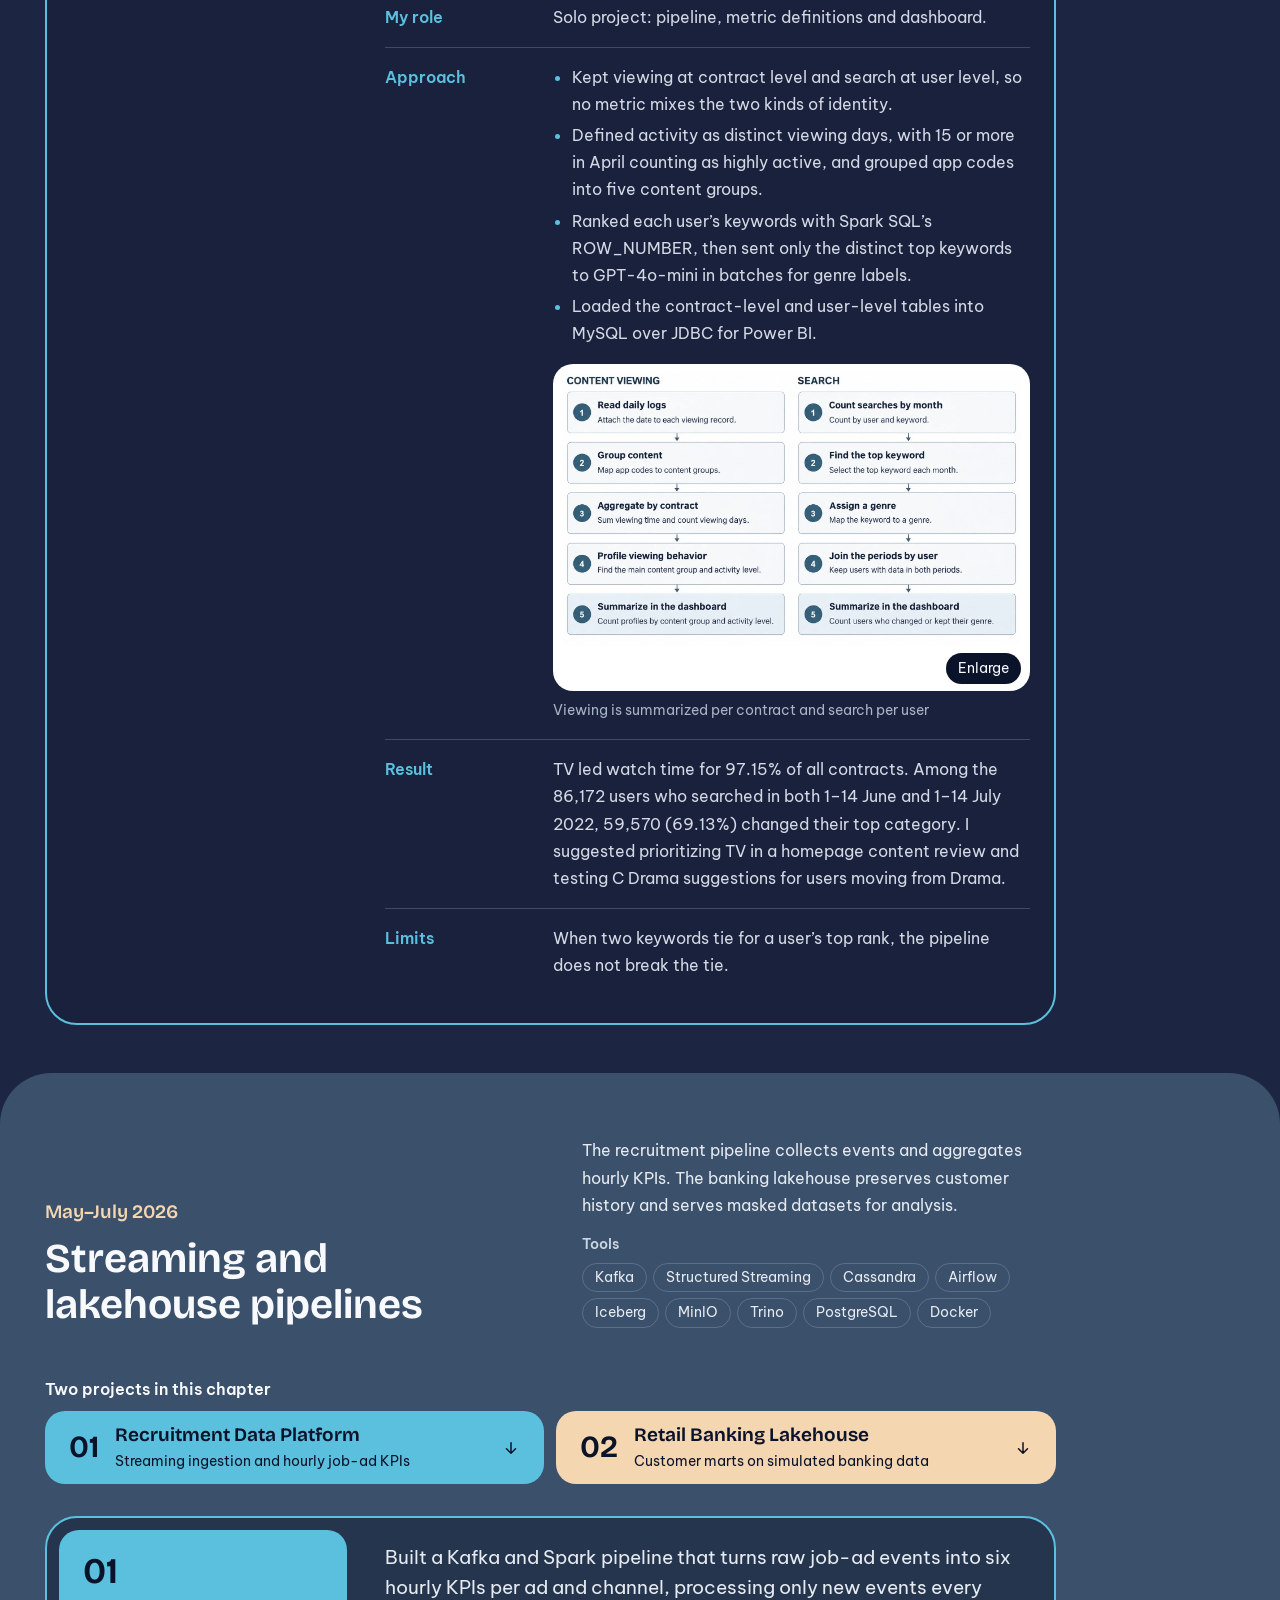
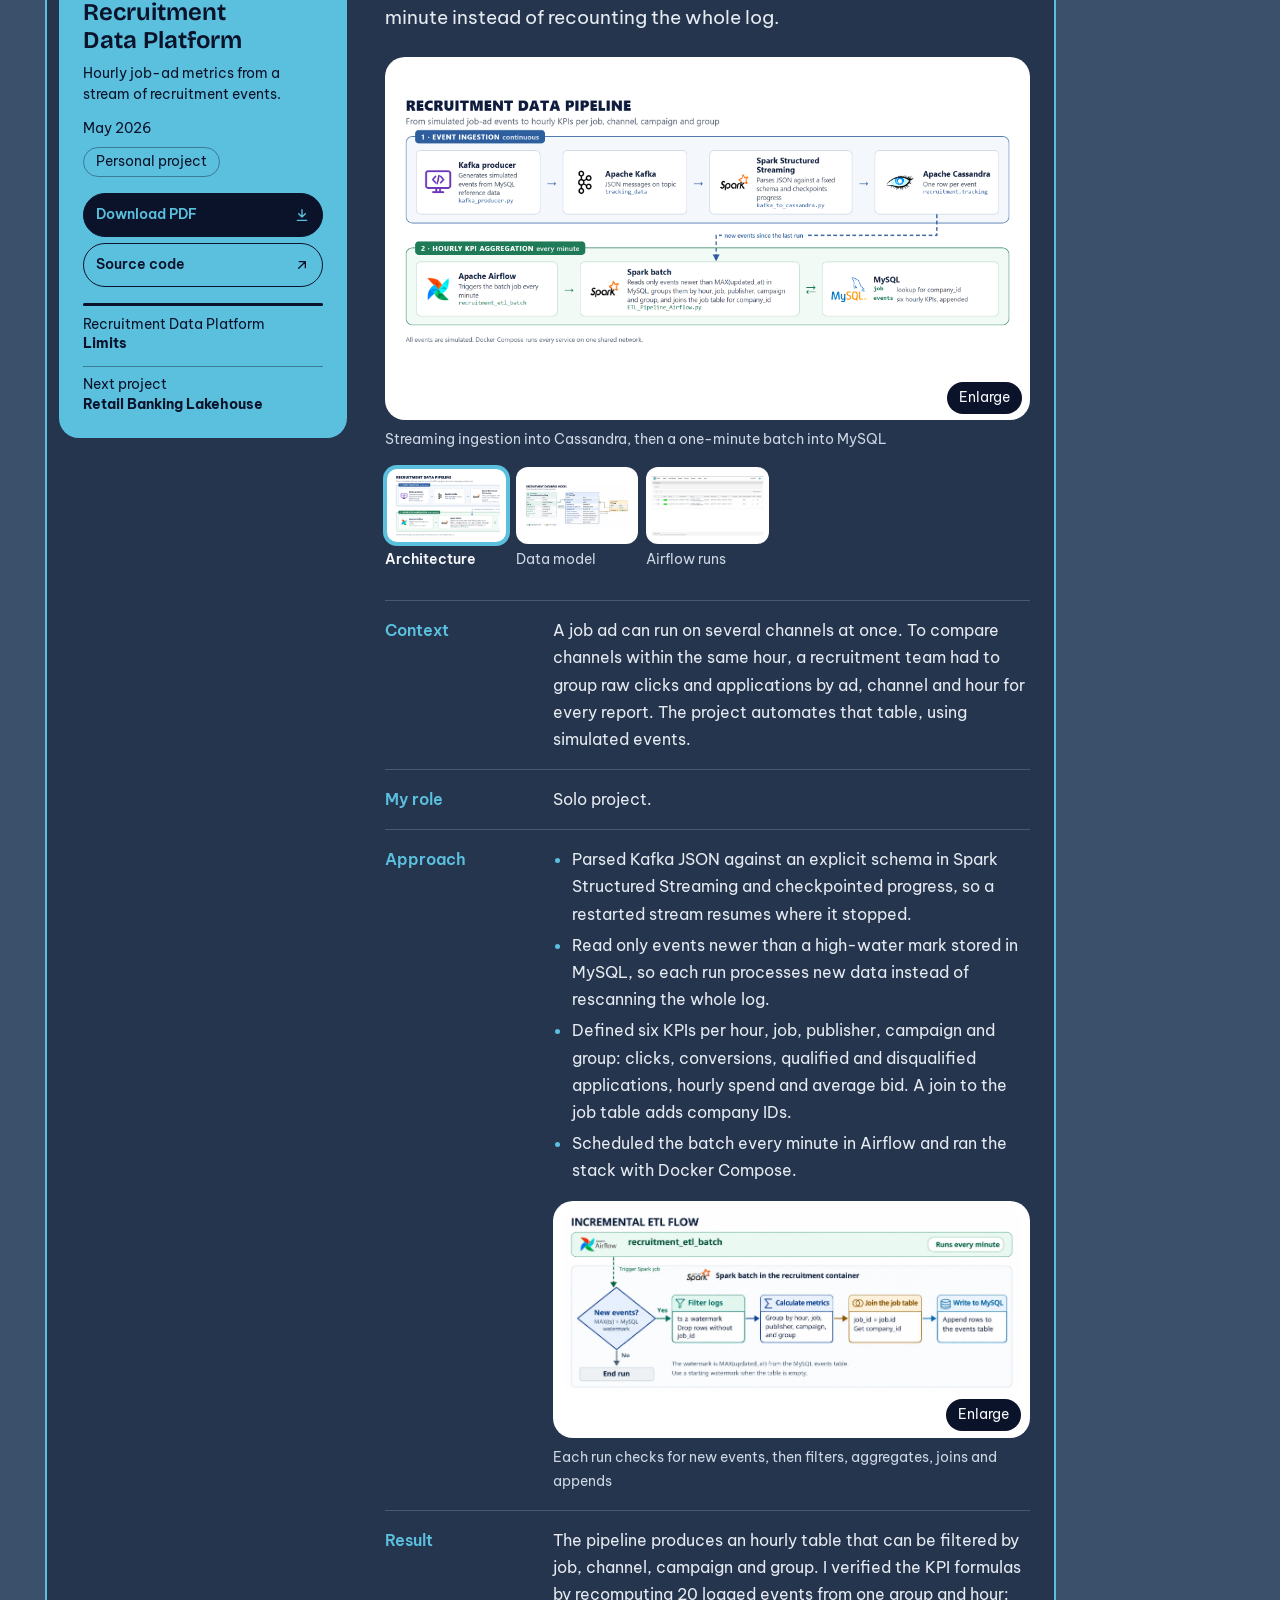
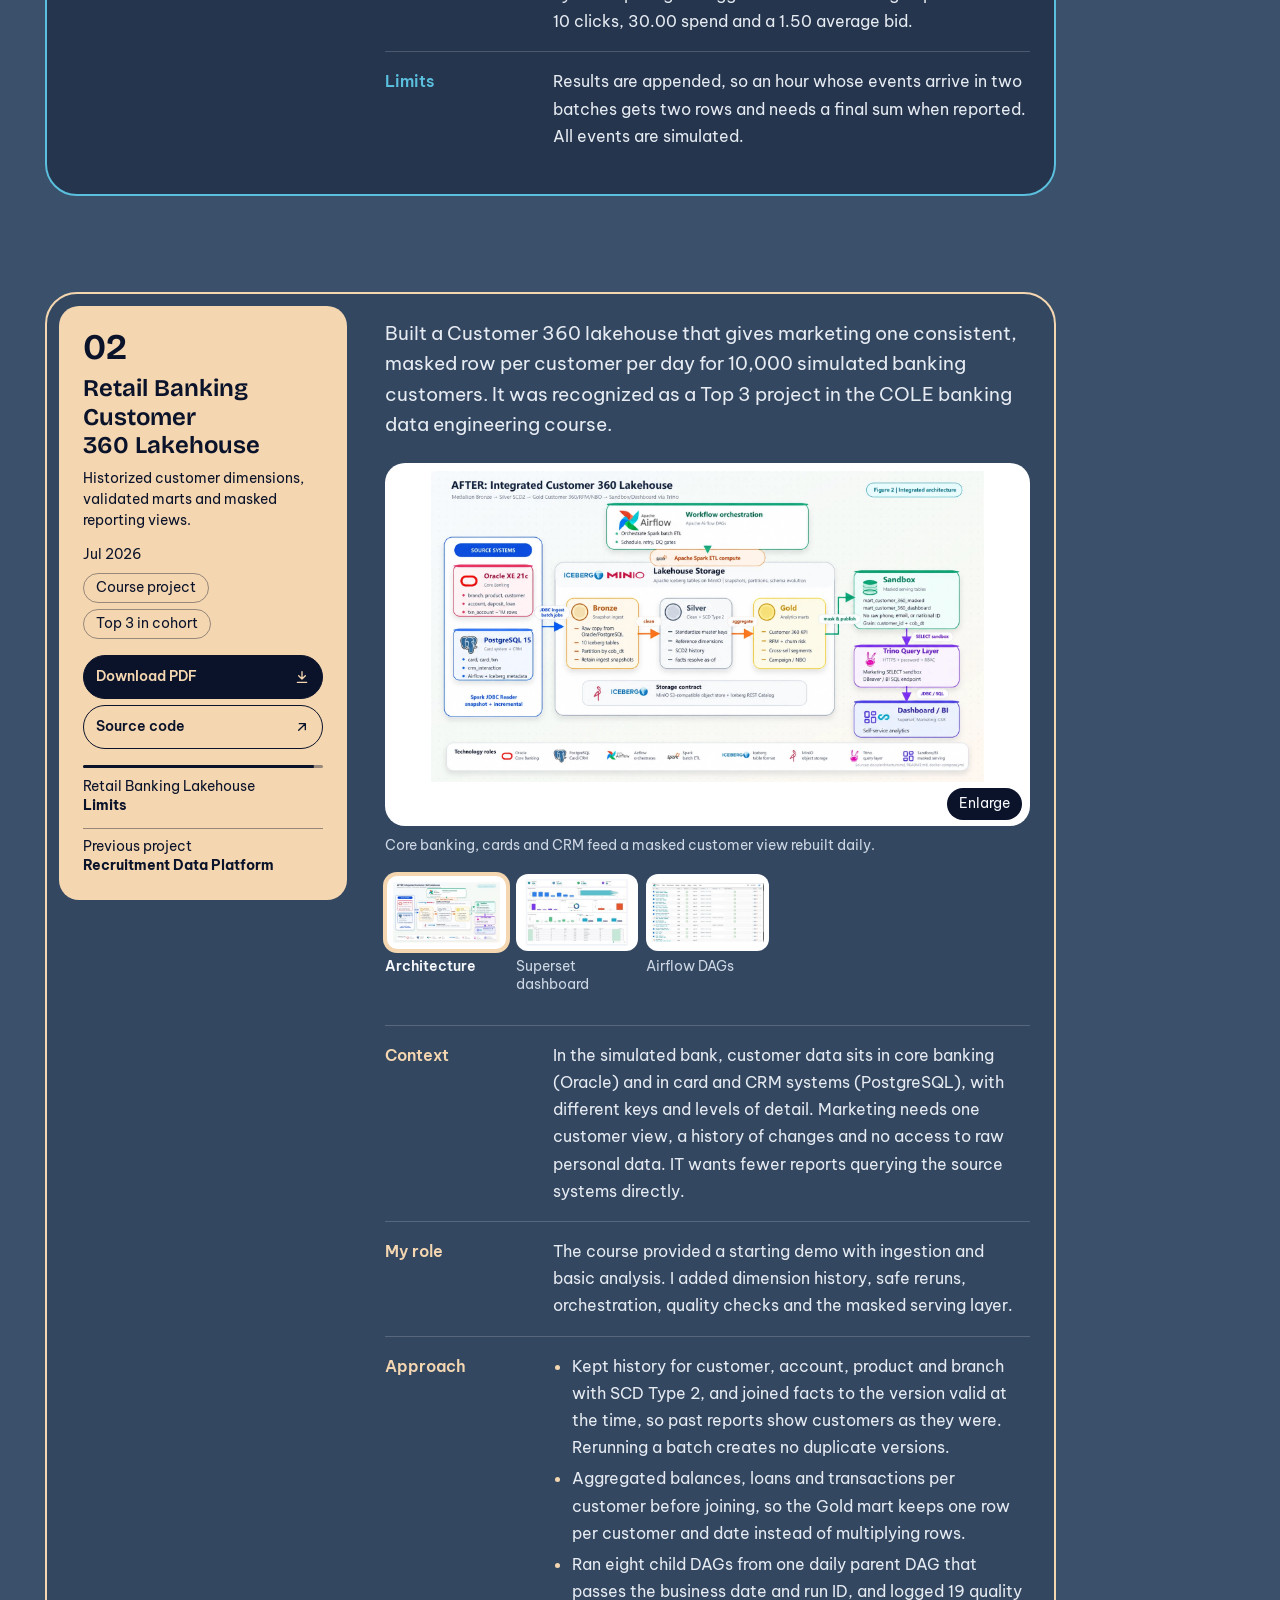
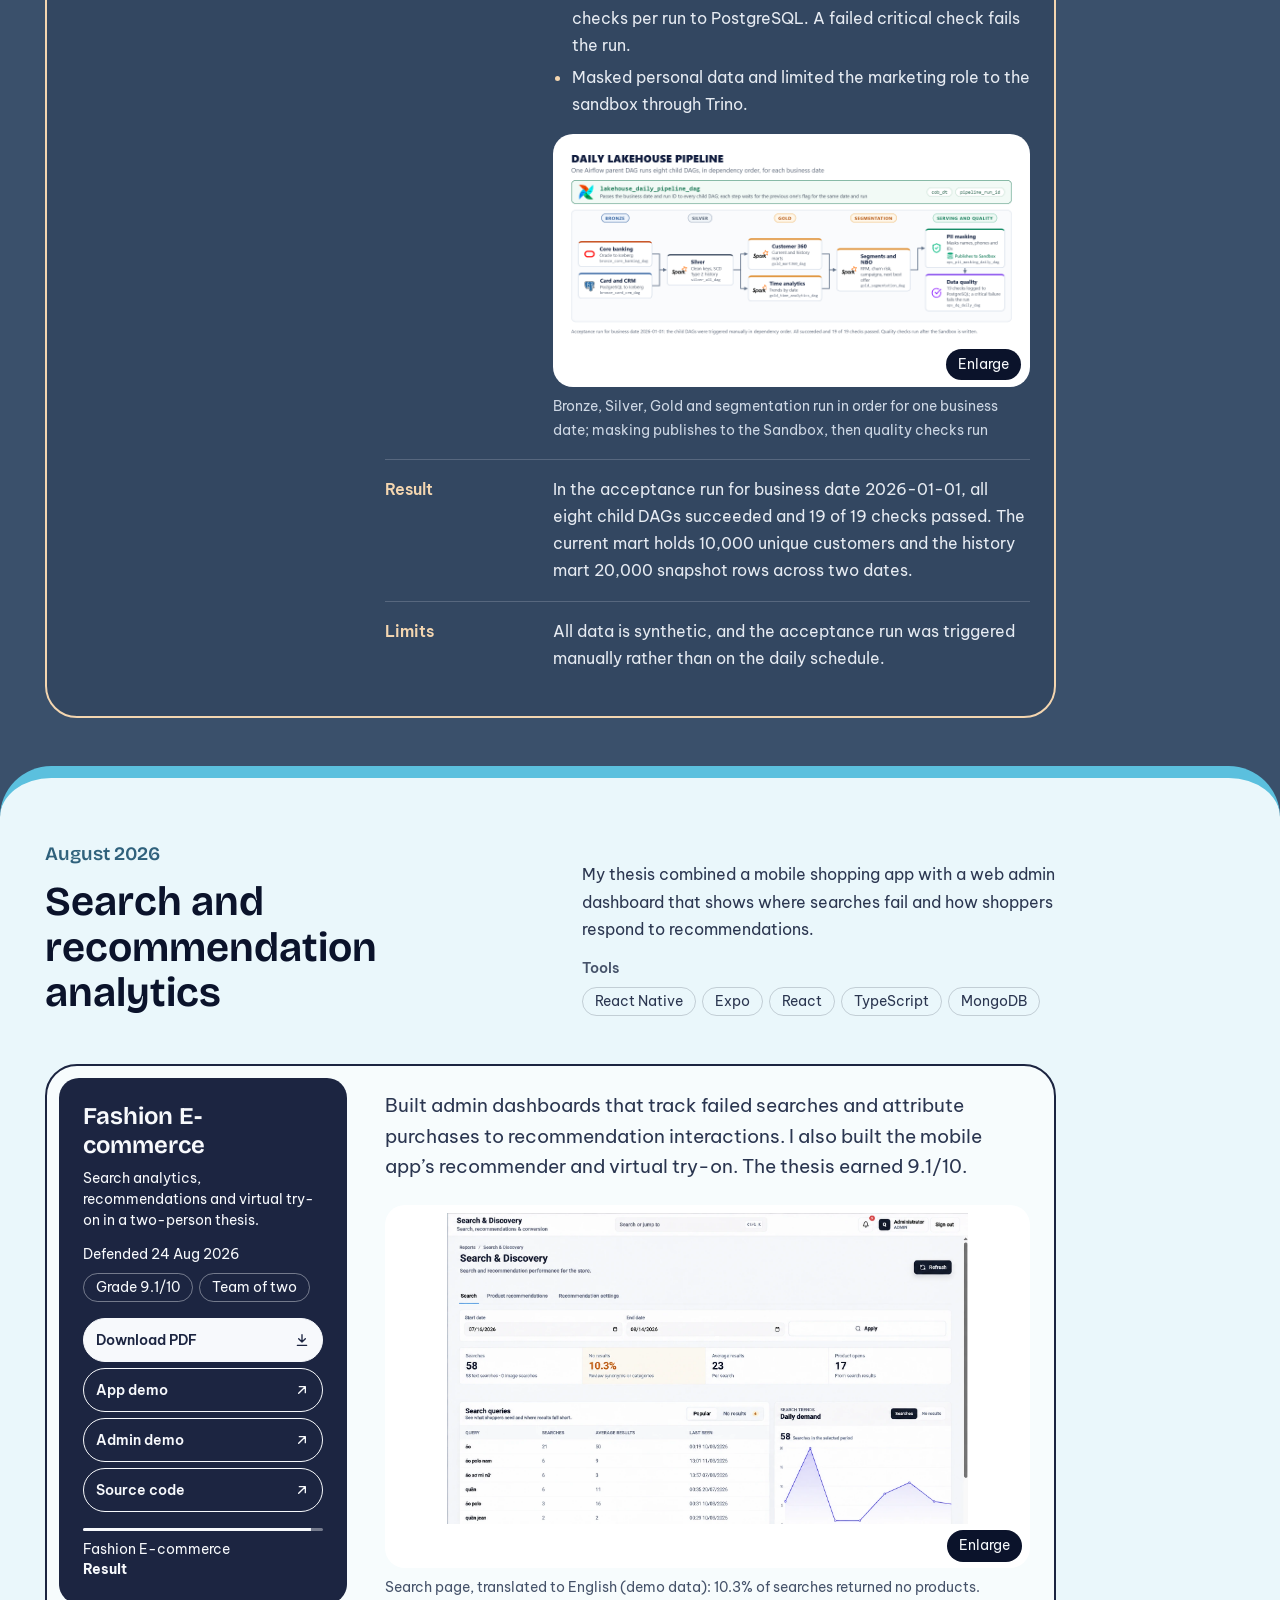
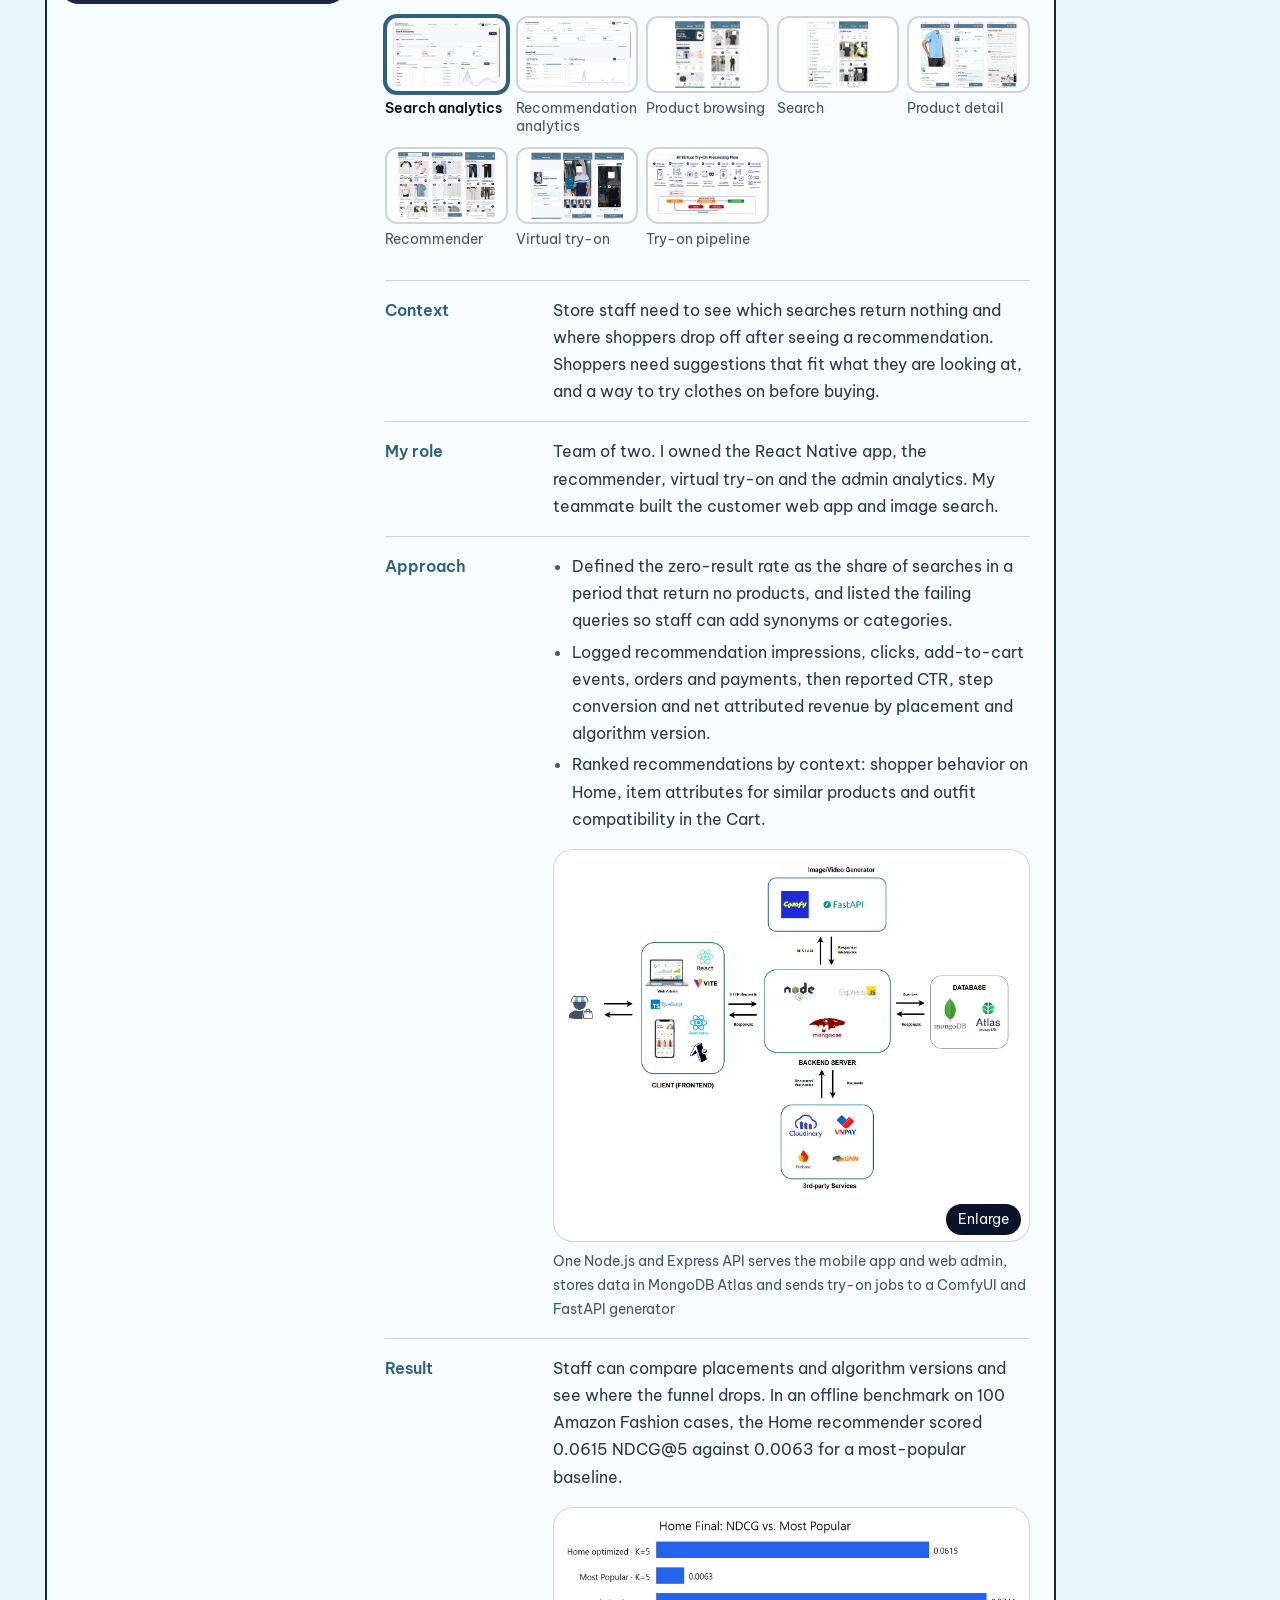
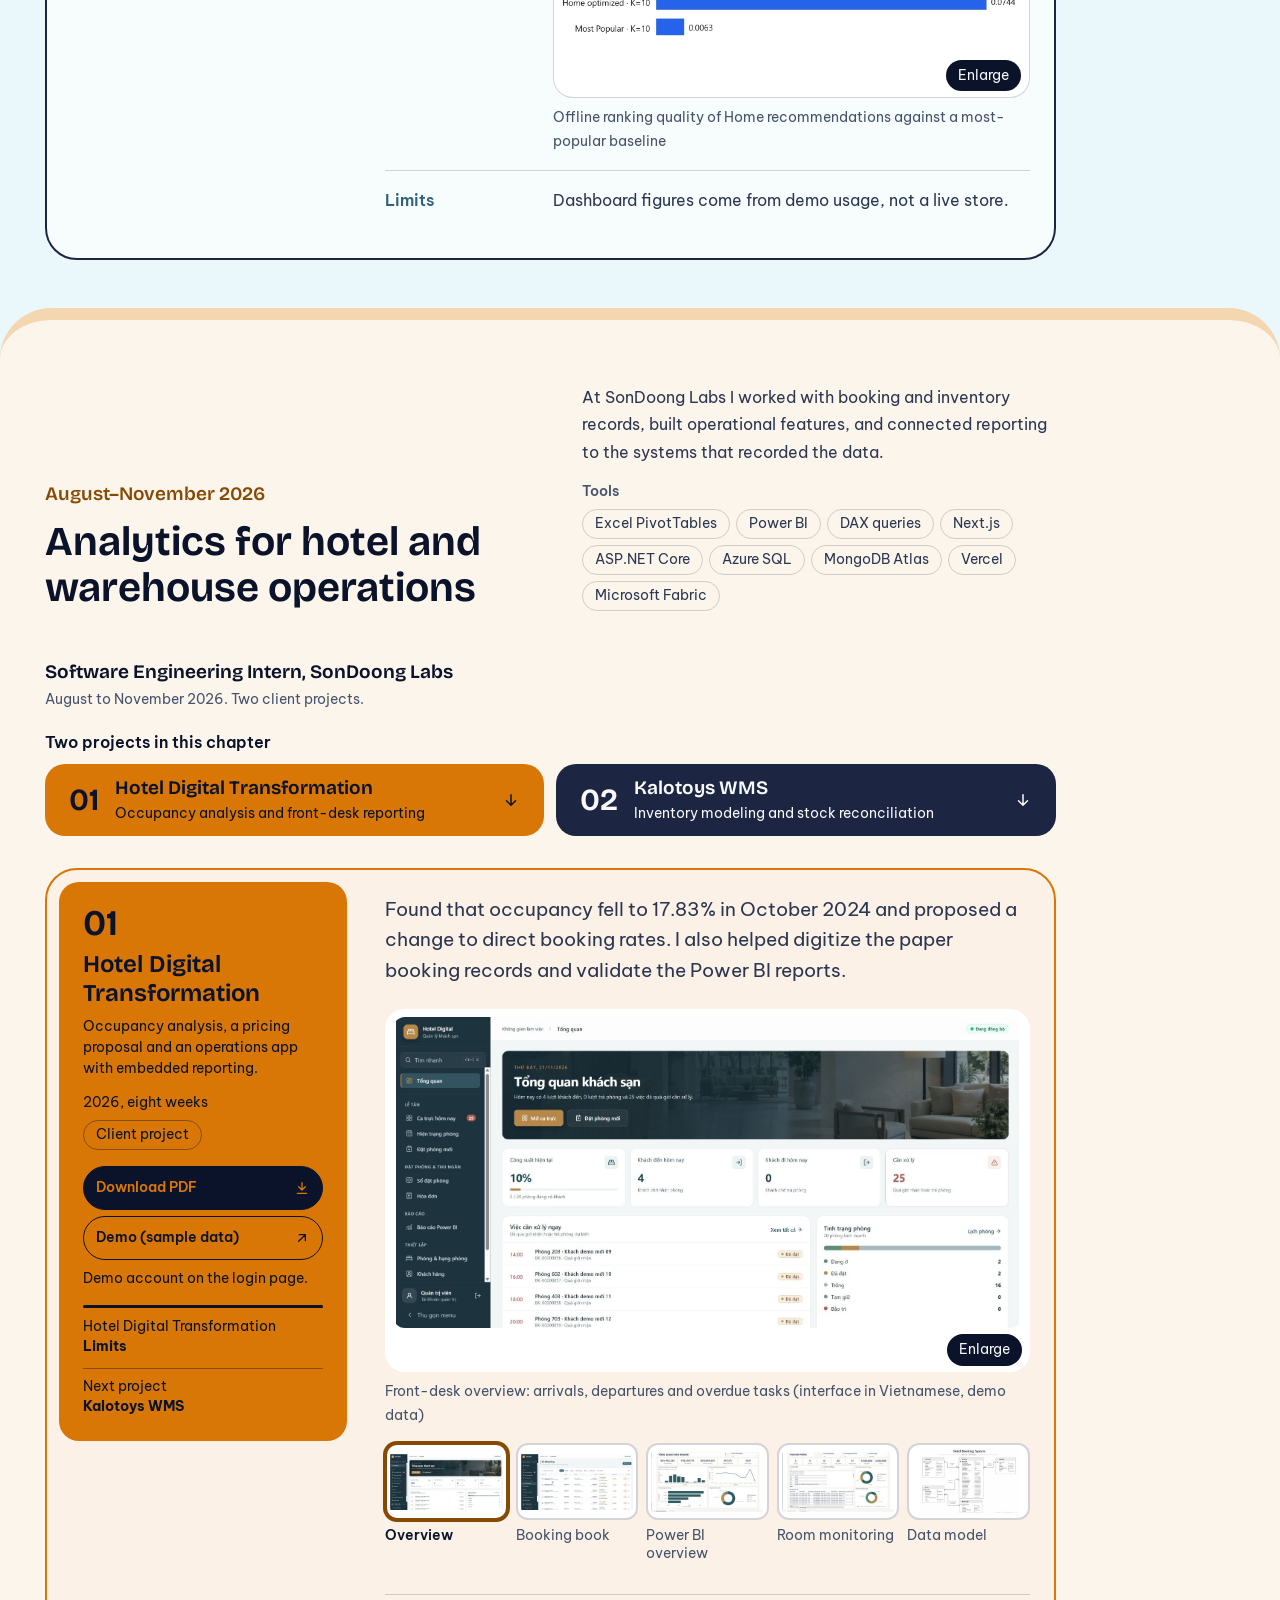
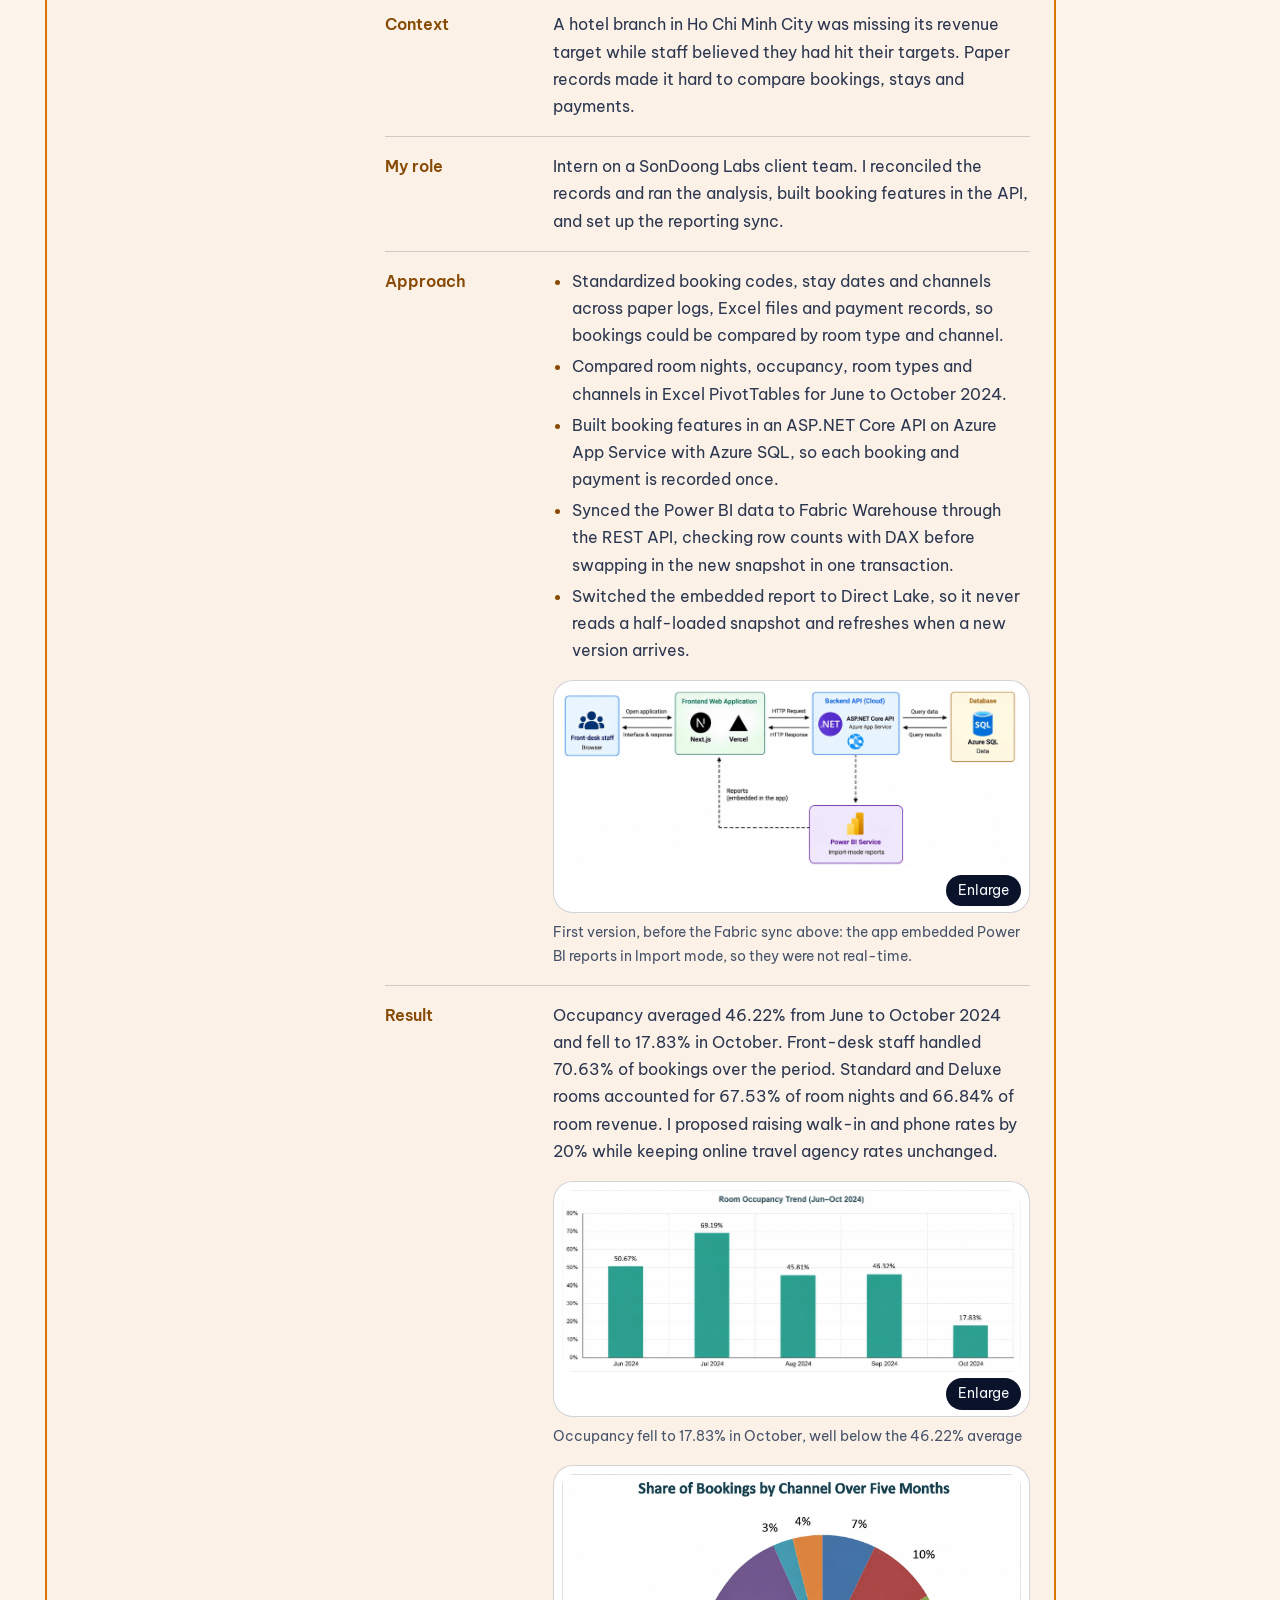
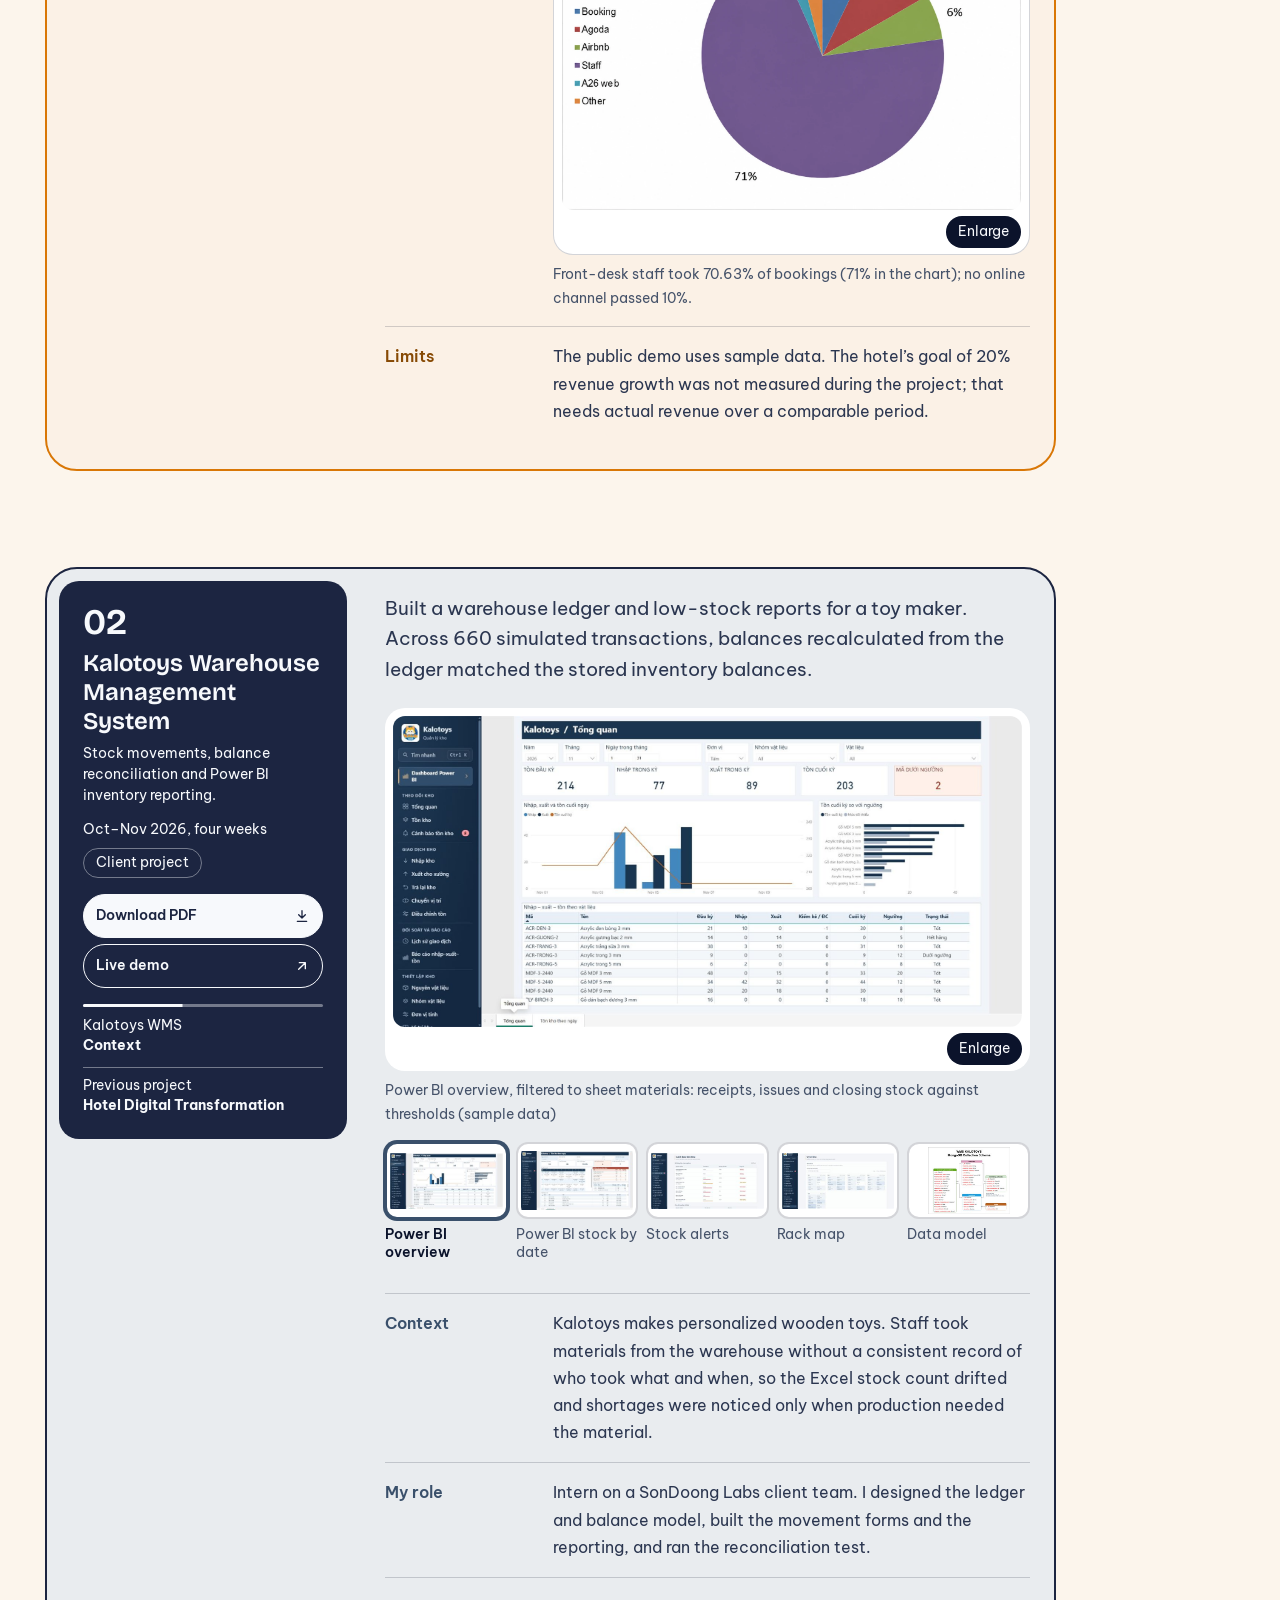
==== commit 08f8e29f: "Keep project navigation visible on desktop" ====
--- a/portfolio/index.html
+++ b/portfolio/index.html
@@ -25,9 +25,9 @@
   <link rel="preconnect" href="https://fonts.googleapis.com">
   <link rel="preconnect" href="https://fonts.gstatic.com" crossorigin>
   <link rel="stylesheet" href="https://fonts.googleapis.com/css2?family=Be+Vietnam+Pro:wght@400;600&amp;family=Bricolage+Grotesque:wght@600;650&amp;display=swap">
-  <link rel="stylesheet" href="../styles.css?v=project-picker">
+  <link rel="stylesheet" href="../styles.css?v=desktop-projects">
   <script>document.documentElement.classList.add('js')</script>
-  <script src="../main.js?v=project-picker" defer></script>
+  <script src="../main.js?v=desktop-projects" defer></script>
 </head>
 <body>
 <svg hidden aria-hidden="true">
@@ -57,6 +57,7 @@
     <details class="menu project-menu">
       <summary>Projects<svg class="icon" aria-hidden="true"><use href="#i-chevron"/></svg></summary>
       <div class="menu-panel">
+        <p class="project-menu-title">Projects</p>
         <div class="project-filter" hidden>
           <label class="sr-only" for="project-query">Filter projects</label>
           <input id="project-query" type="search" placeholder="Filter projects" autocomplete="off">
--- a/styles.css
+++ b/styles.css
@@ -36,6 +36,8 @@
   --radius-chapter: clamp(1.75rem, 4vw, 4rem);
   --tap: 44px;
   --header: 64px;
+  --content-width: 1240px;
+  --content-gutter: clamp(1rem, 3.5vw, 3rem);
   --ease: cubic-bezier(.22, 1, .36, 1);
   --fast: 180ms;
   --base: 360ms;
@@ -85,7 +87,7 @@
 button { color: inherit; font: inherit; cursor: pointer; }
 [hidden] { display: none !important; }
 :focus-visible { outline: 3px solid var(--accent, var(--sky)); outline-offset: 3px; }
-.container { width: min(1240px, calc(100% - clamp(2rem, 7vw, 6rem))); margin-inline: auto; }
+.container { width: min(var(--content-width), calc(100% - 2 * var(--content-gutter))); margin-inline: auto; }
 .sr-only { position: absolute; width: 1px; height: 1px; overflow: hidden; clip-path: inset(50%); white-space: nowrap; }
 .skip { position: fixed; top: var(--s2); left: var(--s2); z-index: 100; padding: var(--s3) var(--s4); border-radius: var(--radius-sm); background: var(--sand); color: var(--night); transform: translateY(-160%); }
 .skip:focus { transform: none; }
@@ -134,6 +136,7 @@
 
 .project-menu[open] summary { border-color: var(--accent); }
 .project-menu .menu-panel { width: 17rem; min-width: 0; max-height: calc(100dvh - var(--header) - var(--s5)); overflow-y: auto; overscroll-behavior: contain; }
+.project-menu-title { display: none; }
 .project-menu .menu-panel a { line-height: 1.35; }
 .project-menu a[aria-current] { color: var(--sky); }
 .project-filter { margin: var(--s1) var(--s1) var(--s2); }
@@ -144,10 +147,23 @@
 .project-filter input::placeholder { color: #A7B4C6; }
 .project-empty:not(:empty) { padding: var(--s2) var(--s3); color: #A7B4C6; font-size: var(--text-sm); }
 
-@media (min-width: 1700px) {
-  .project-menu { position: fixed; top: calc(var(--header) + var(--s5)); right: var(--s3); }
-  .project-menu summary { background: var(--bg); }
-  .project-menu .menu-panel { width: 12.5rem; max-height: calc(100dvh - var(--header) - var(--tap) - var(--s8)); }
+@media screen and (min-width: 1024px) {
+  :root {
+    --project-rail-width: 12.5rem;
+    --project-rail-space: calc(var(--project-rail-width) + 2 * var(--s3));
+  }
+  /* Reserve a gutter on laptops and use the existing side margin on wide screens. */
+  main > :is(section, .featured) {
+    padding-inline-end: clamp(0px, calc(var(--content-width) + 2 * var(--project-rail-space) - 100%), calc(var(--project-rail-space) - var(--content-gutter)));
+  }
+  .project-menu {
+    position: fixed; top: calc(var(--header) + var(--s5));
+    right: max(var(--s3), calc((100% - var(--content-width)) / 2 - var(--project-rail-width) - var(--s3)));
+  }
+  .project-menu[open] summary { display: none; }
+  .project-menu .menu-panel { position: static; width: var(--project-rail-width); max-height: calc(100dvh - var(--header) - var(--s7)); animation: none; }
+  .project-menu-title { display: block; margin: var(--s2) var(--s3); font: 650 var(--text-lg)/1.3 var(--display); }
+  .timeline-menu[open], .cv-menu[open] { z-index: 1; }
 }
 
 /* Tag and toolkit */
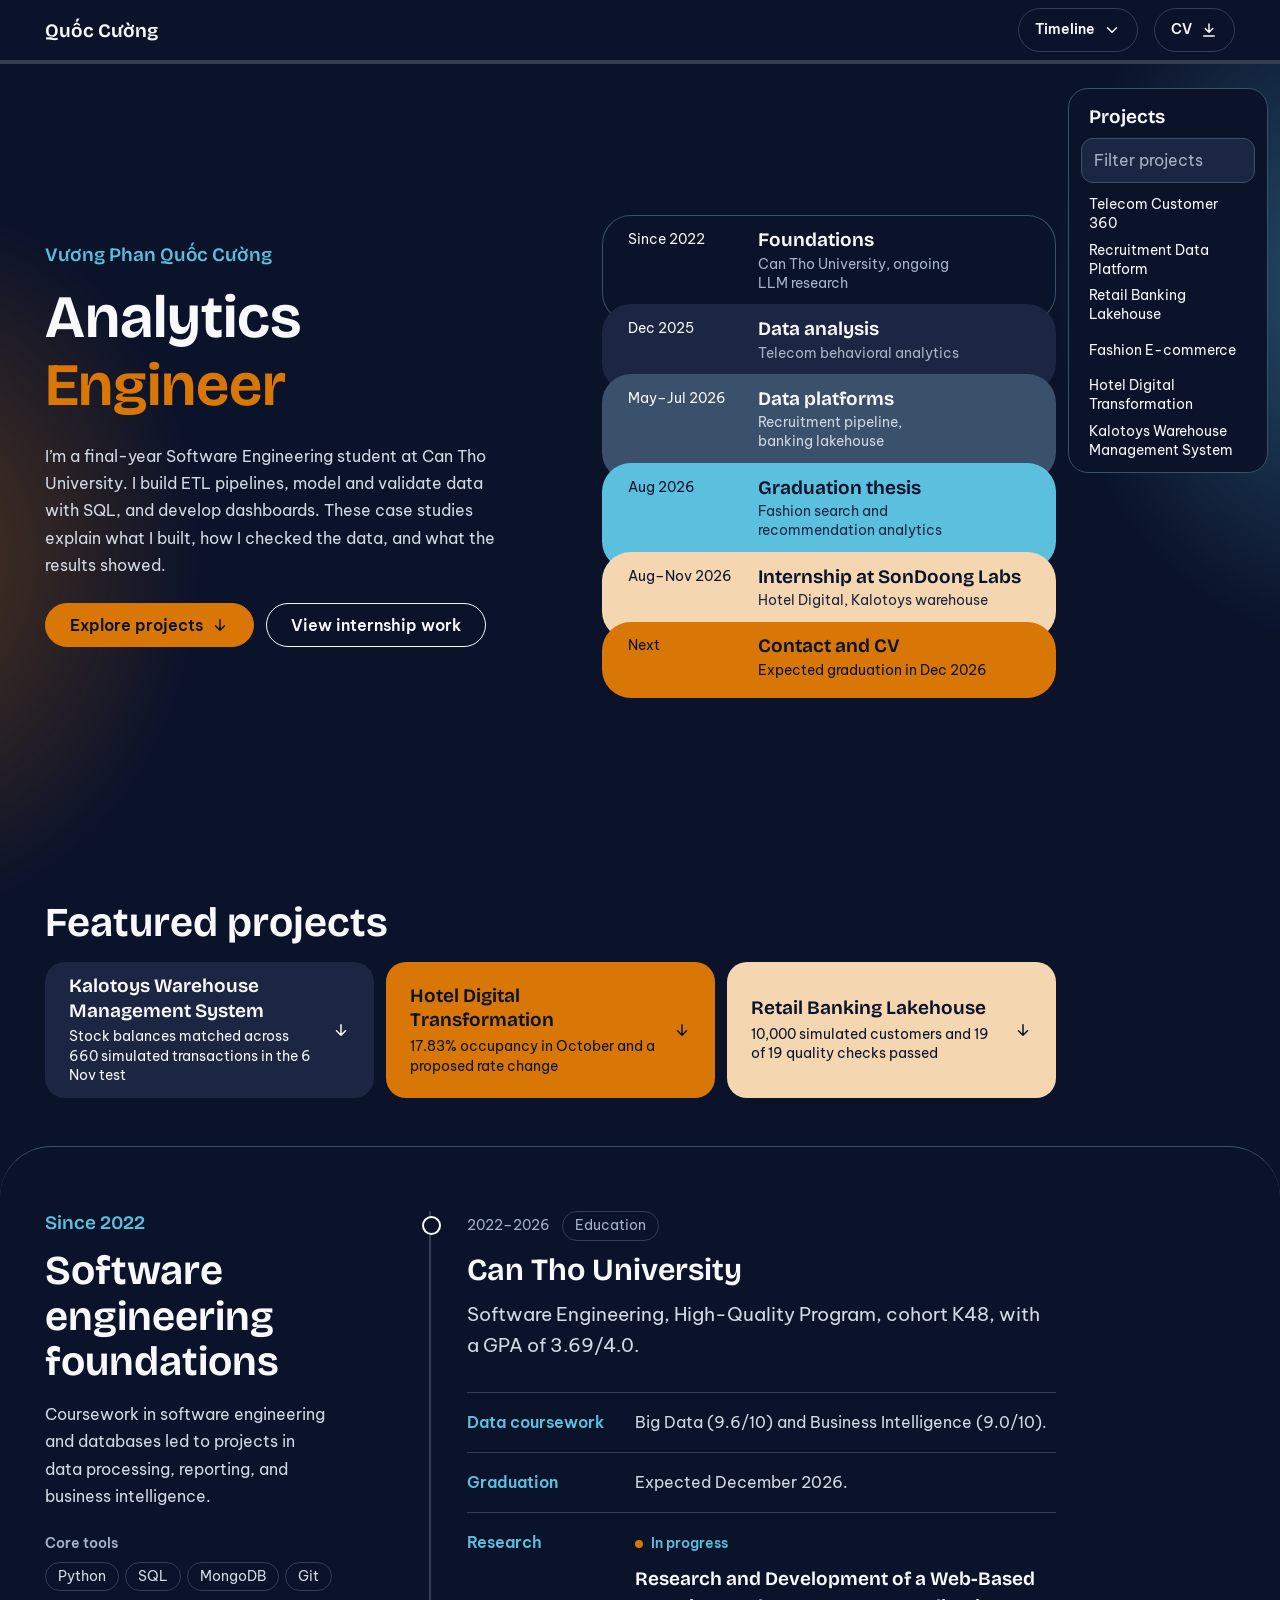
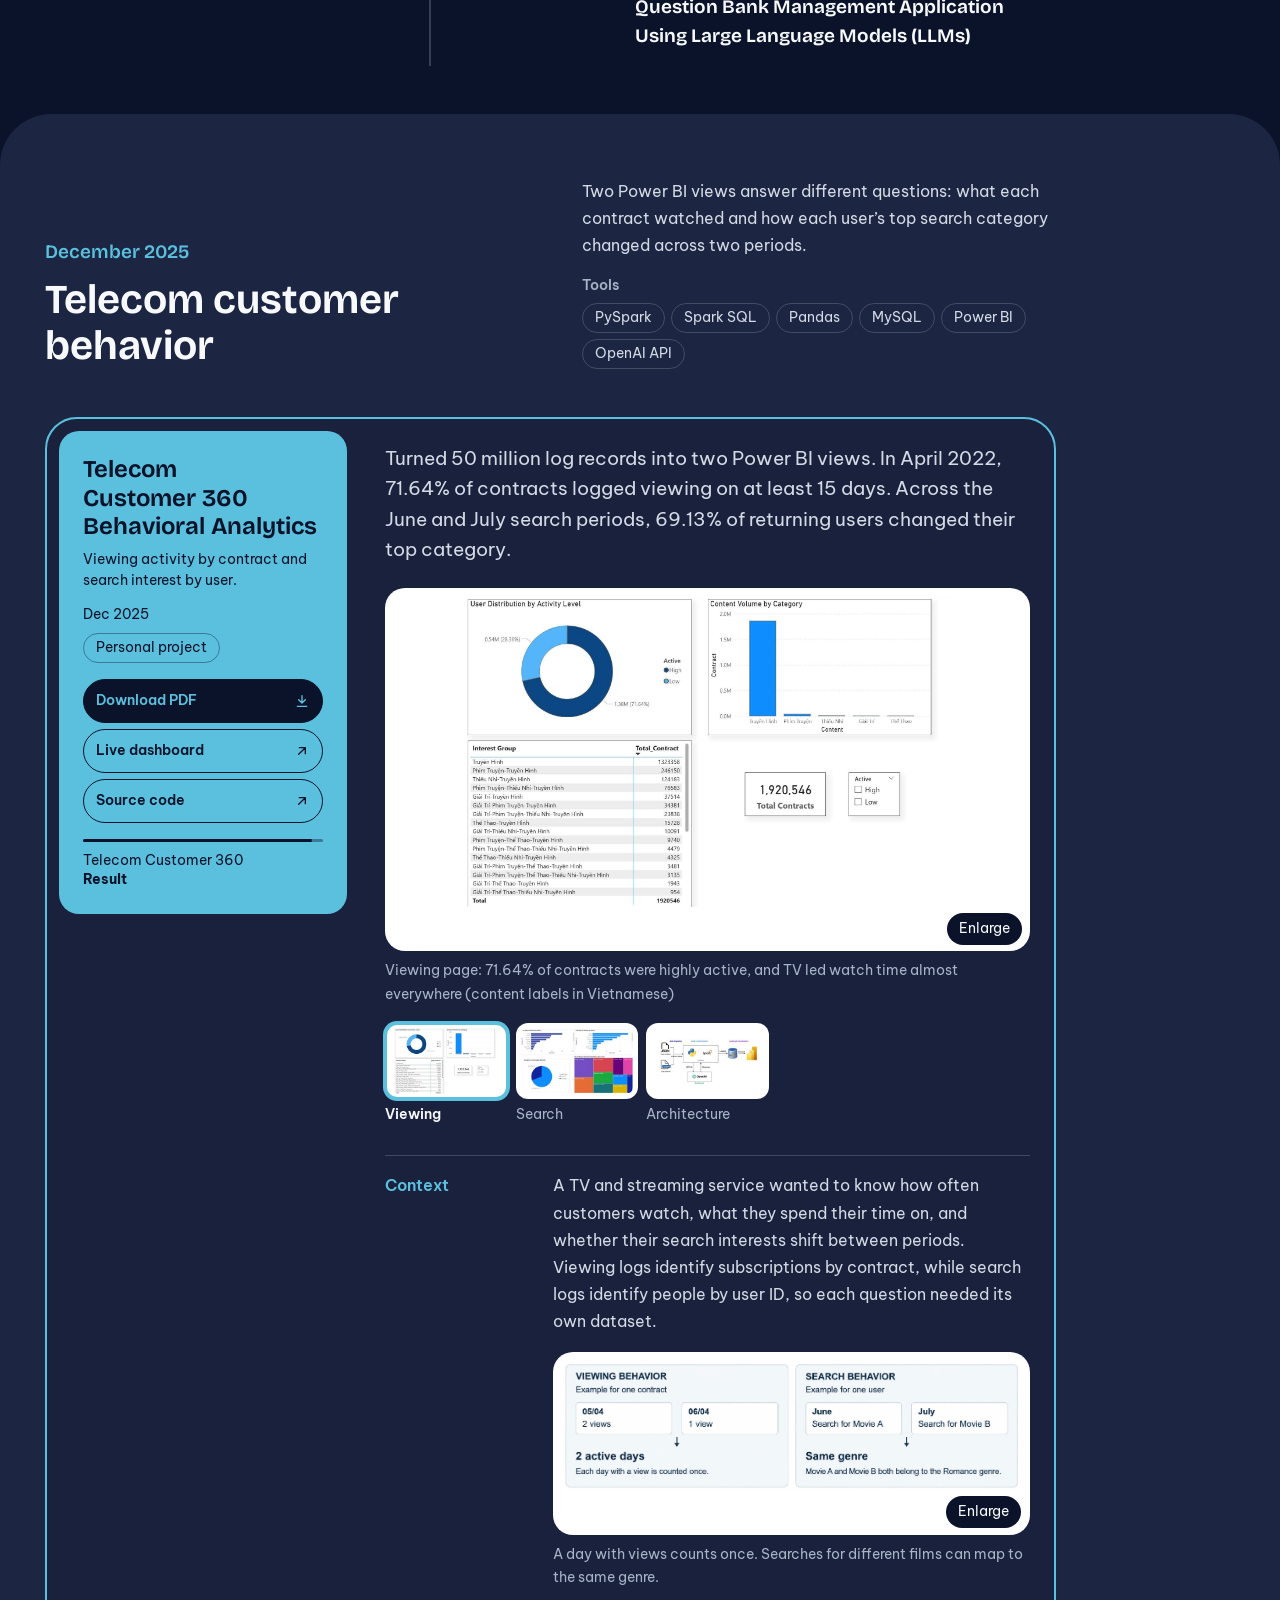
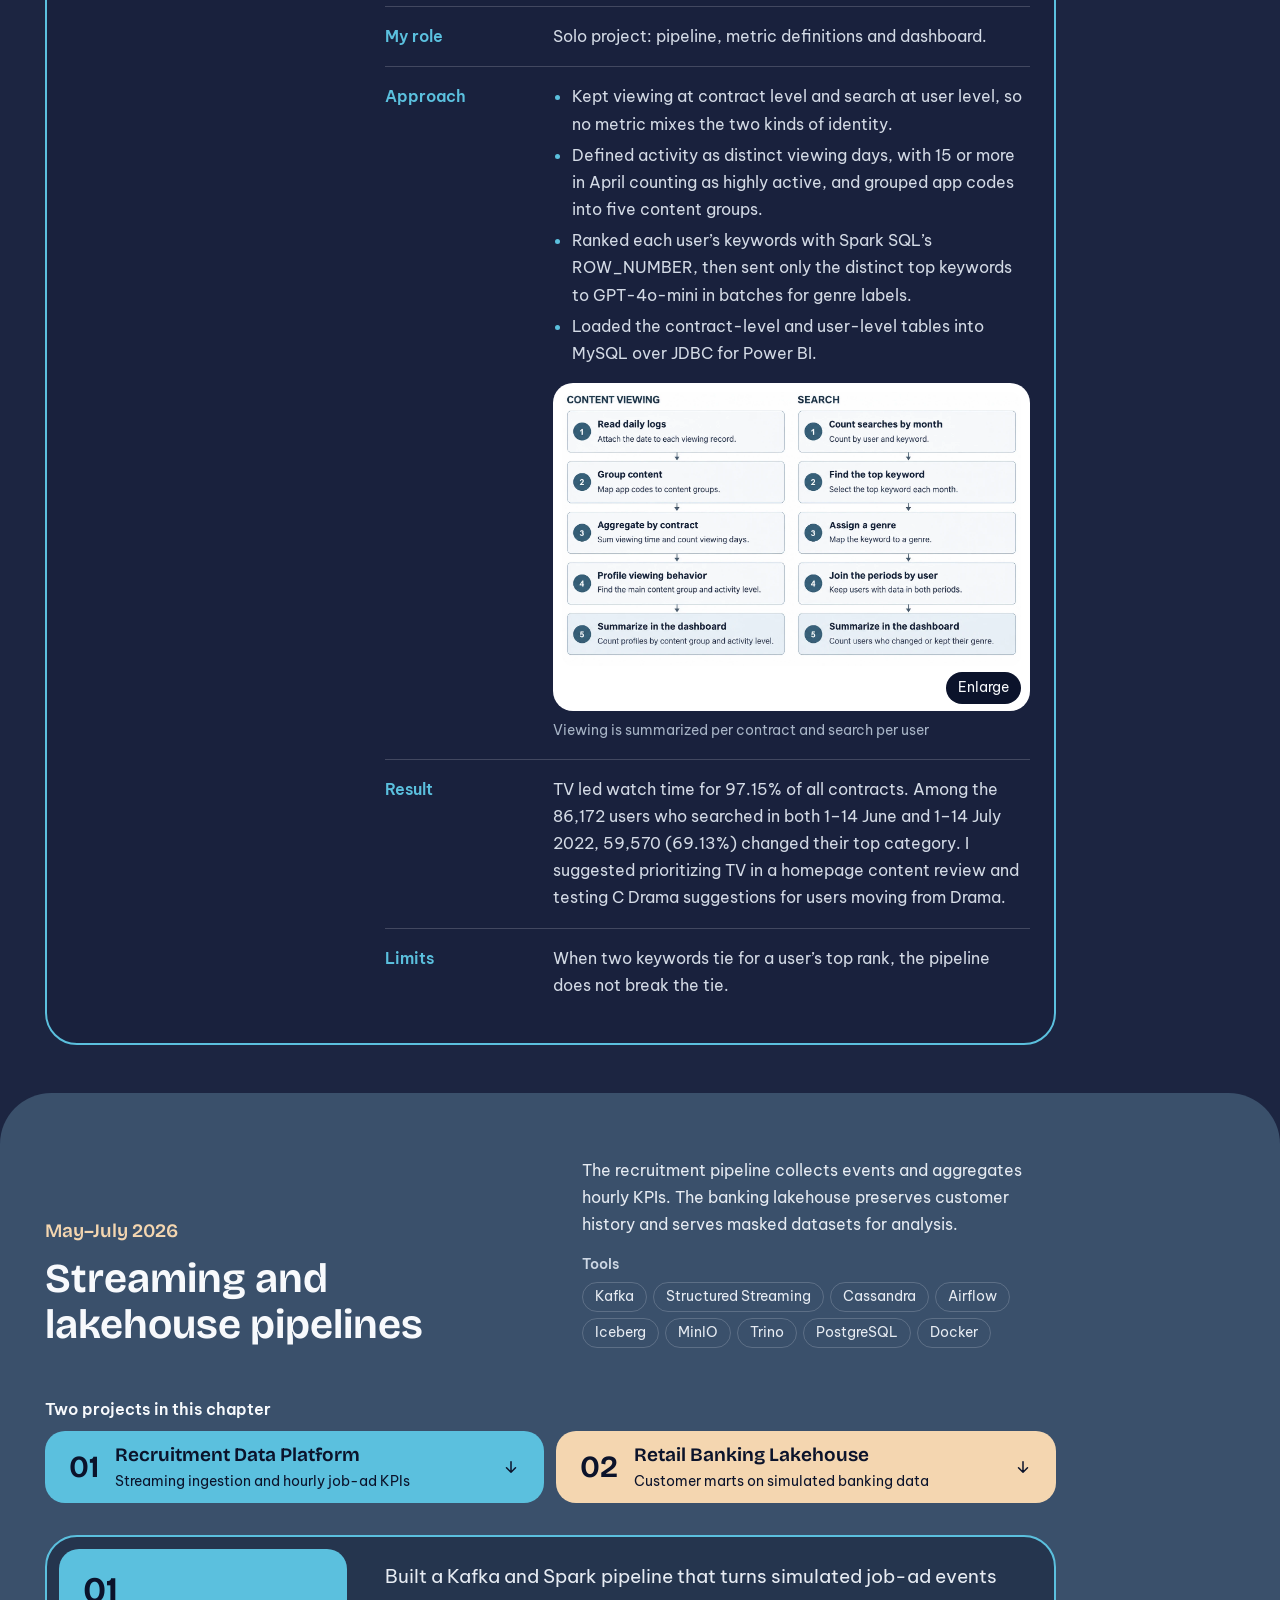
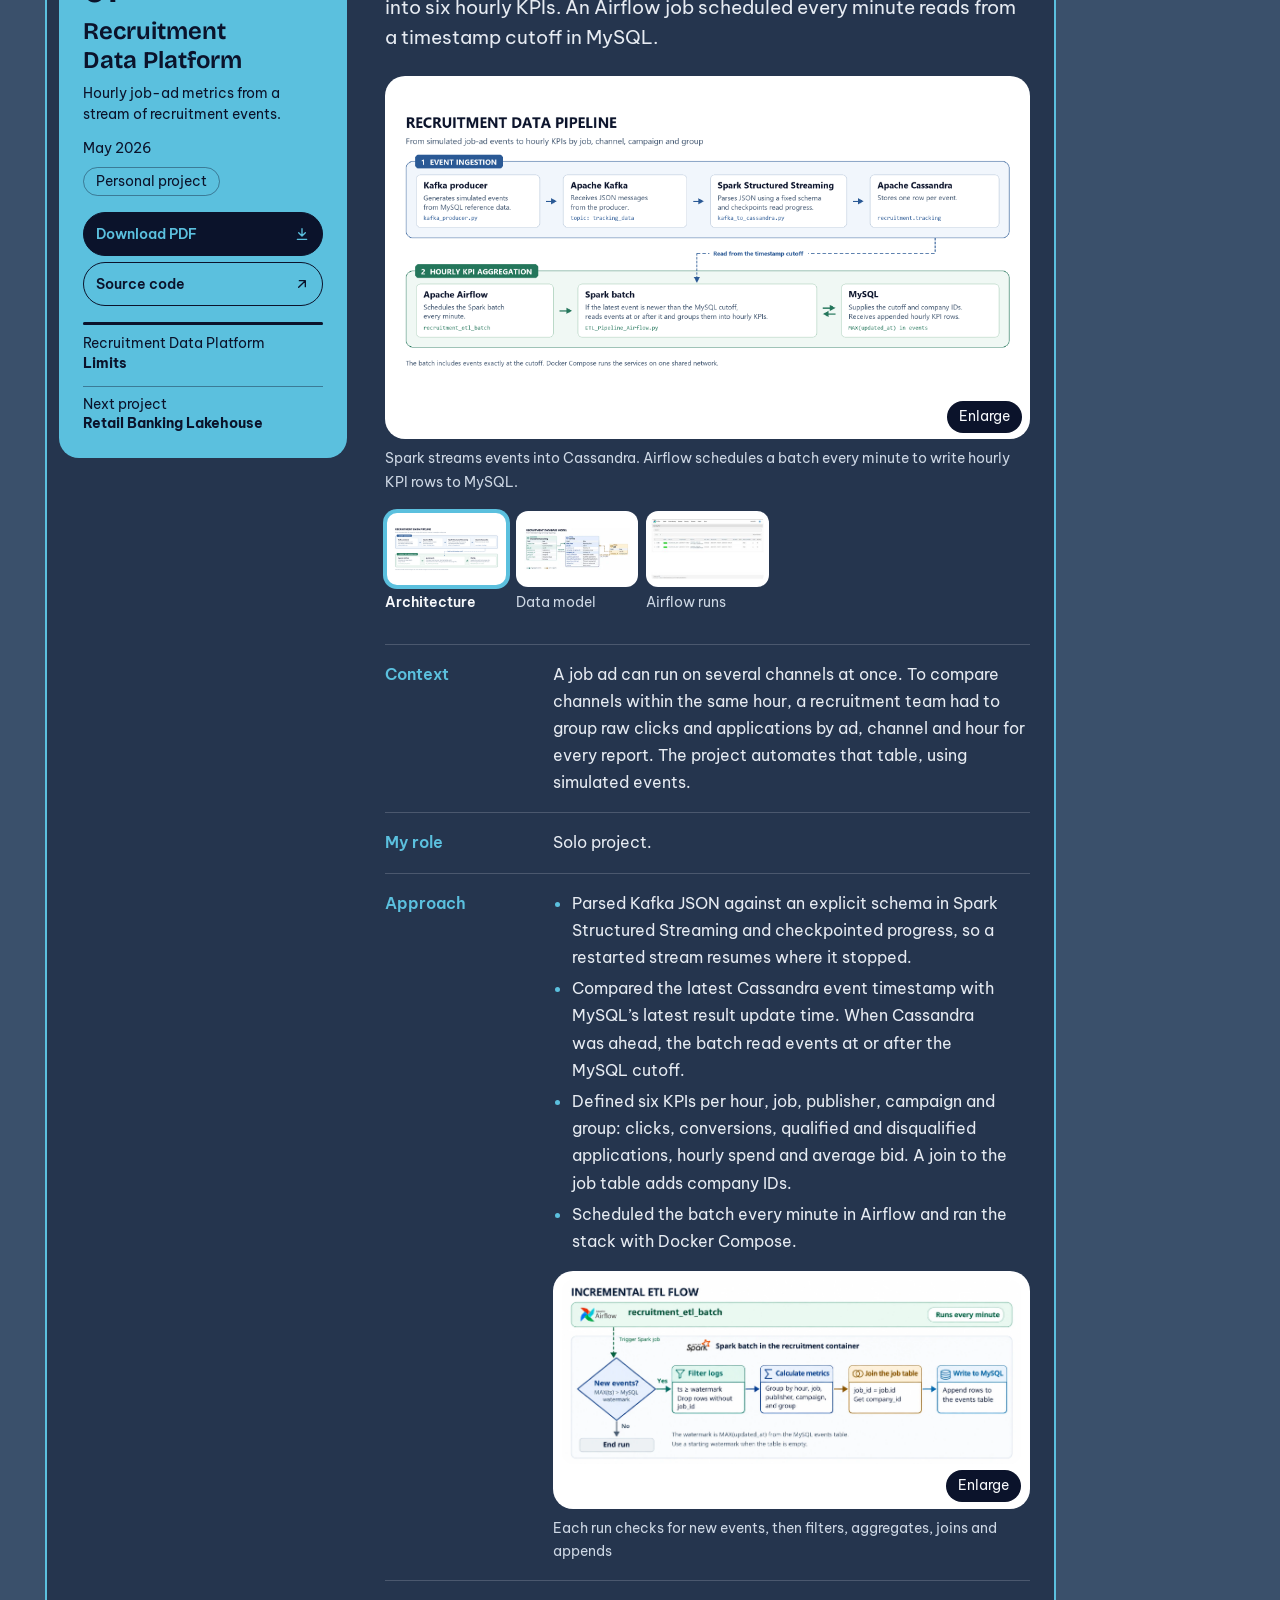
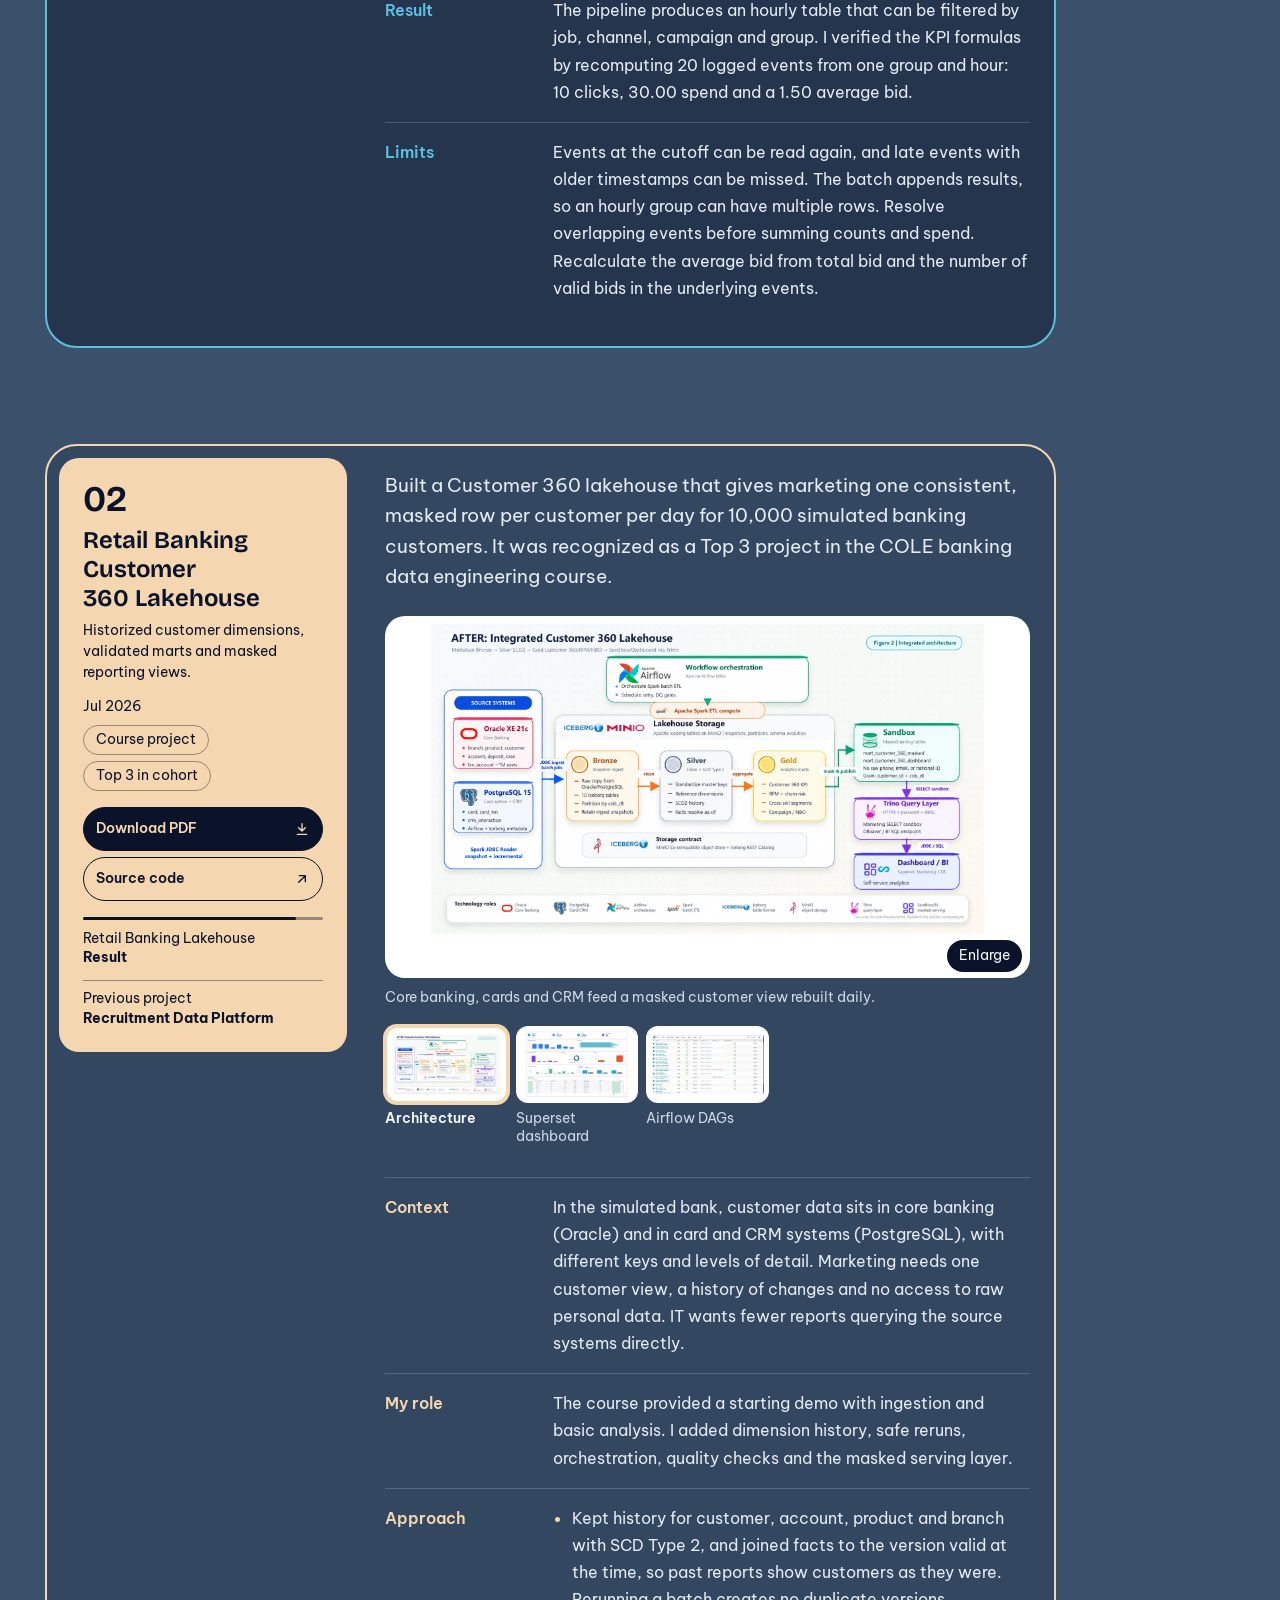
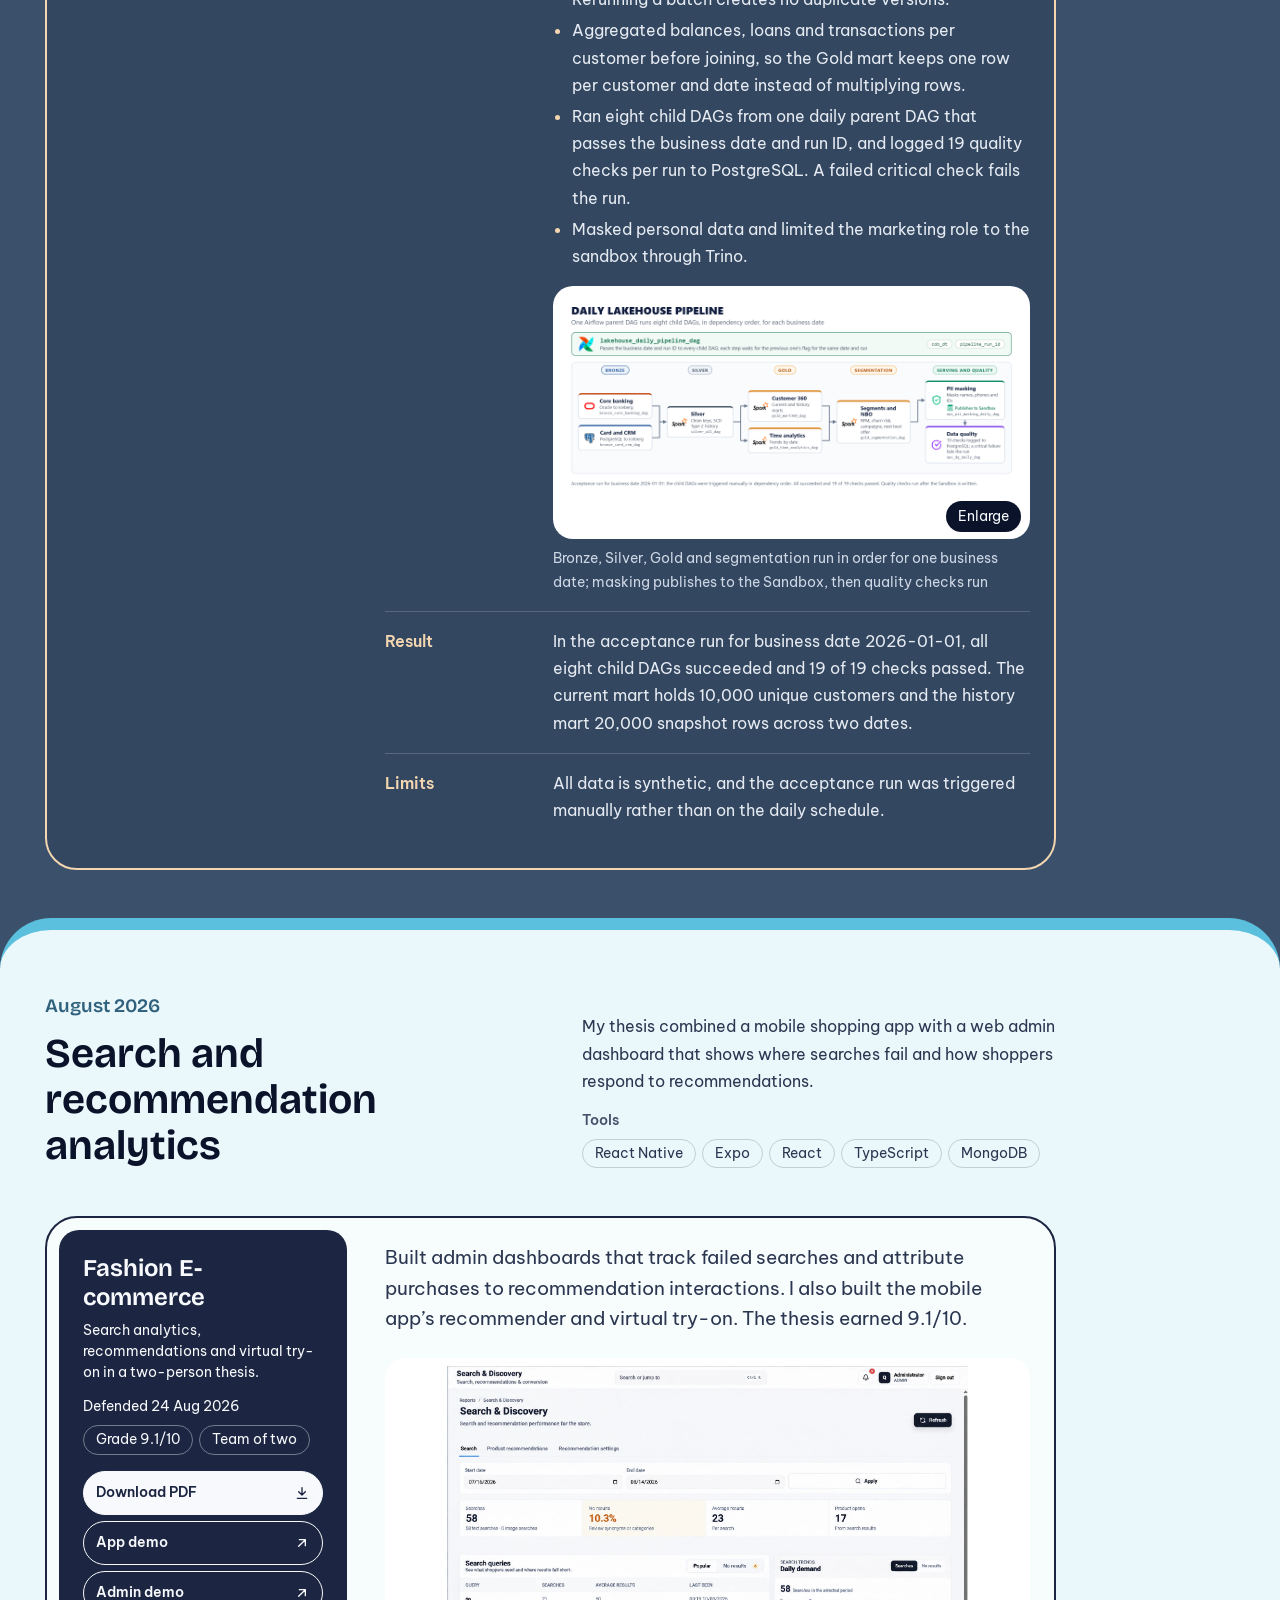
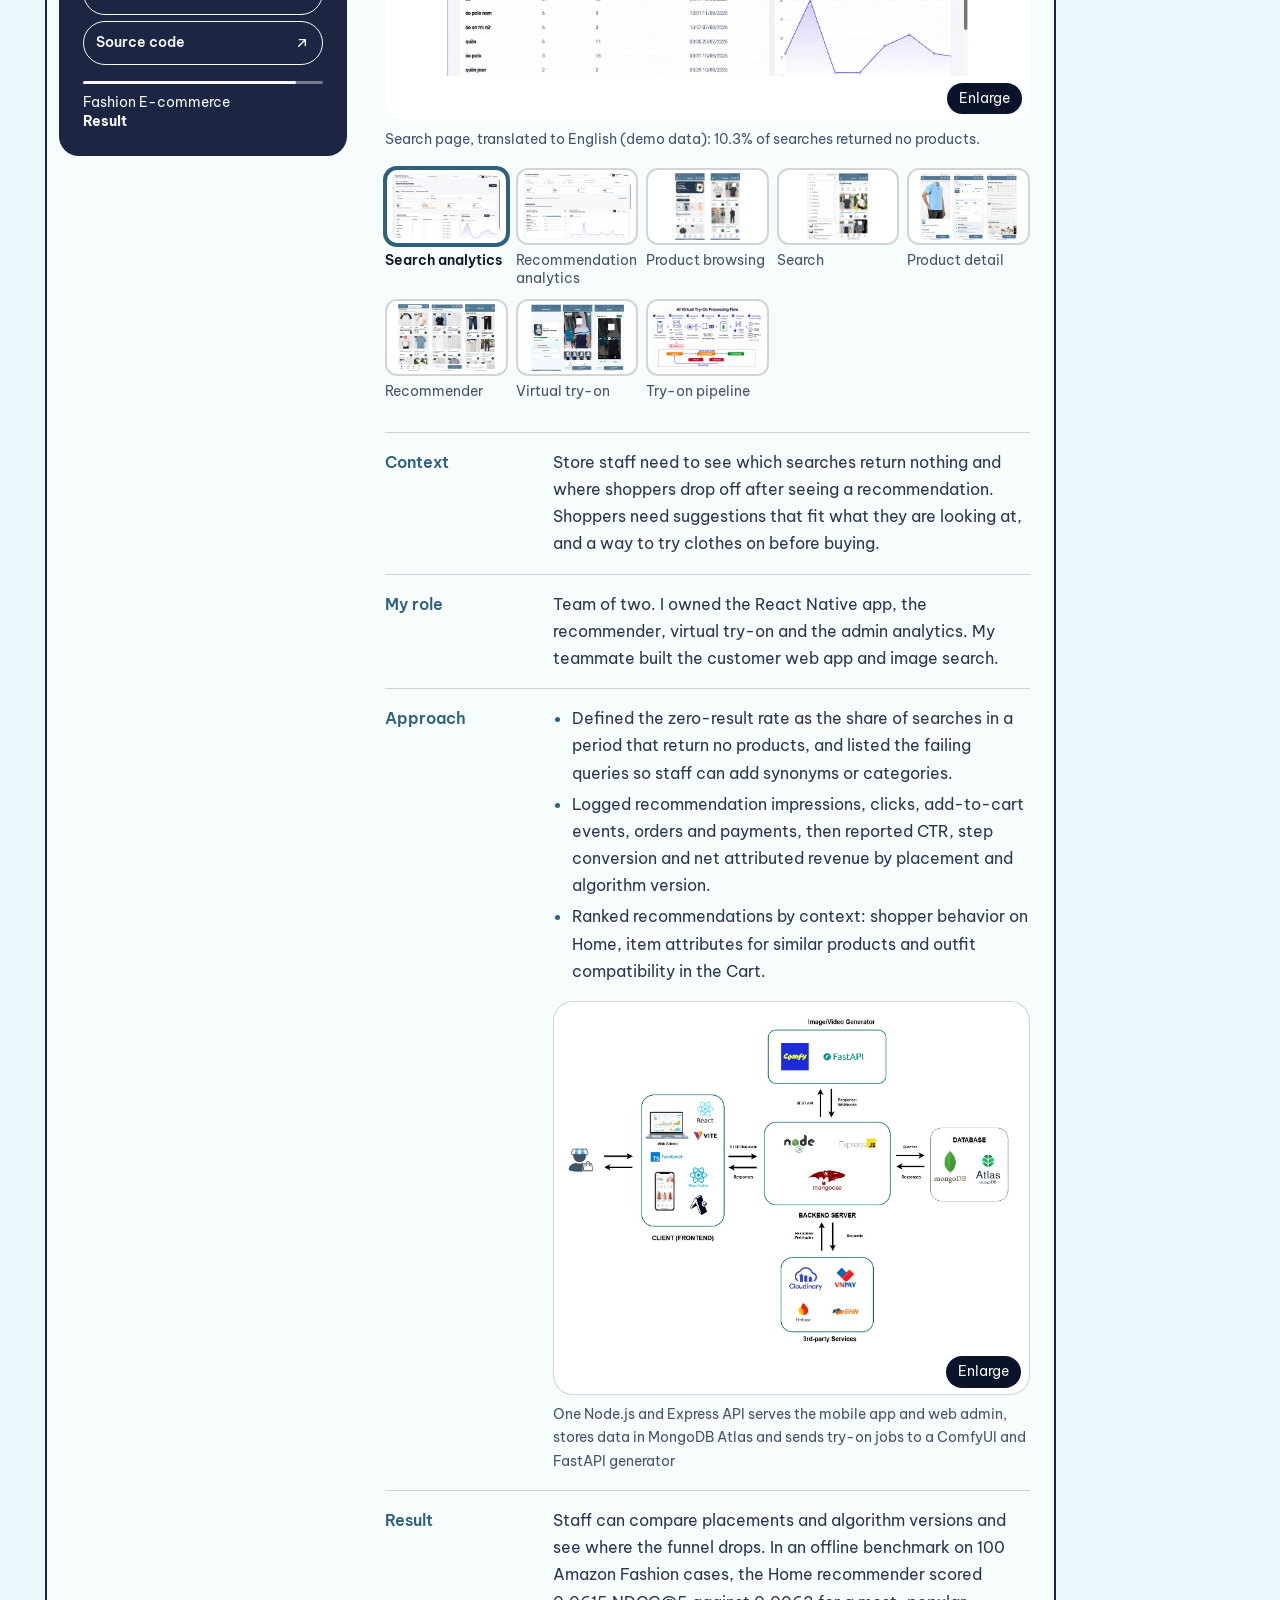
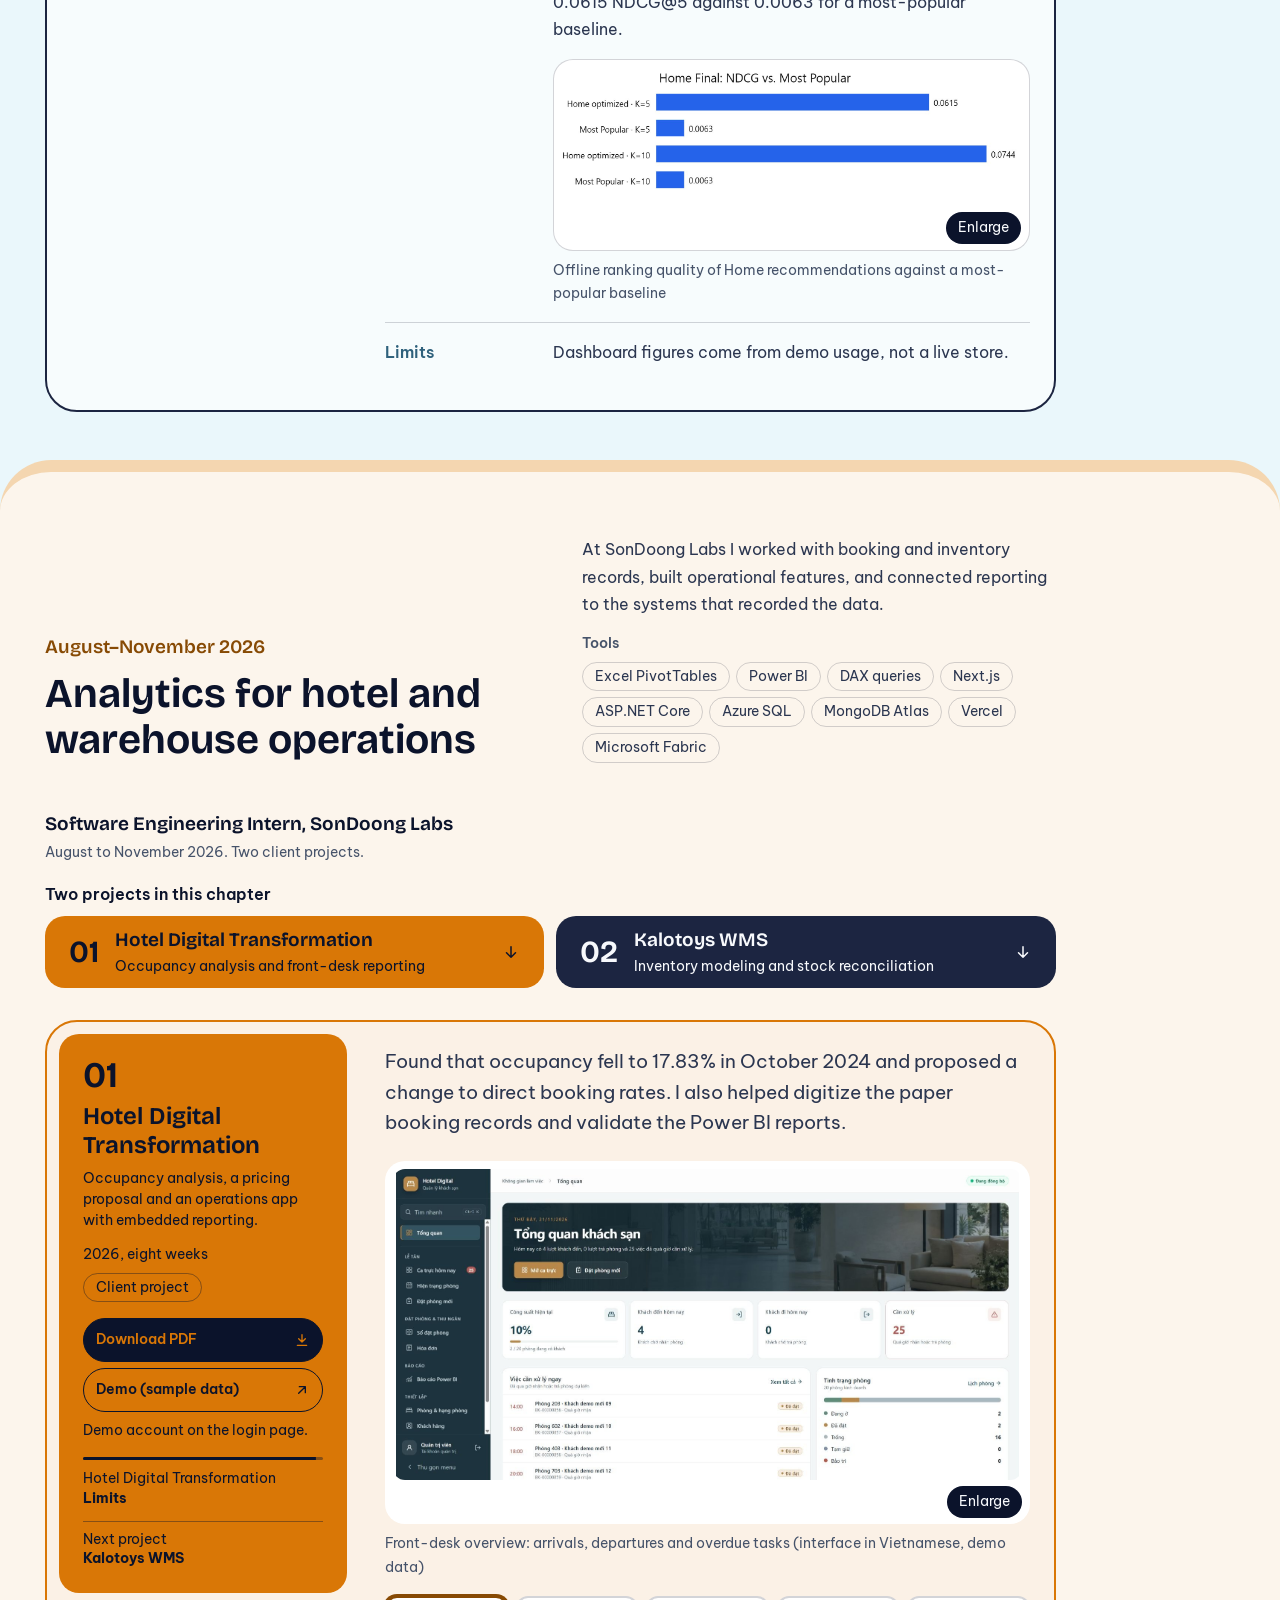
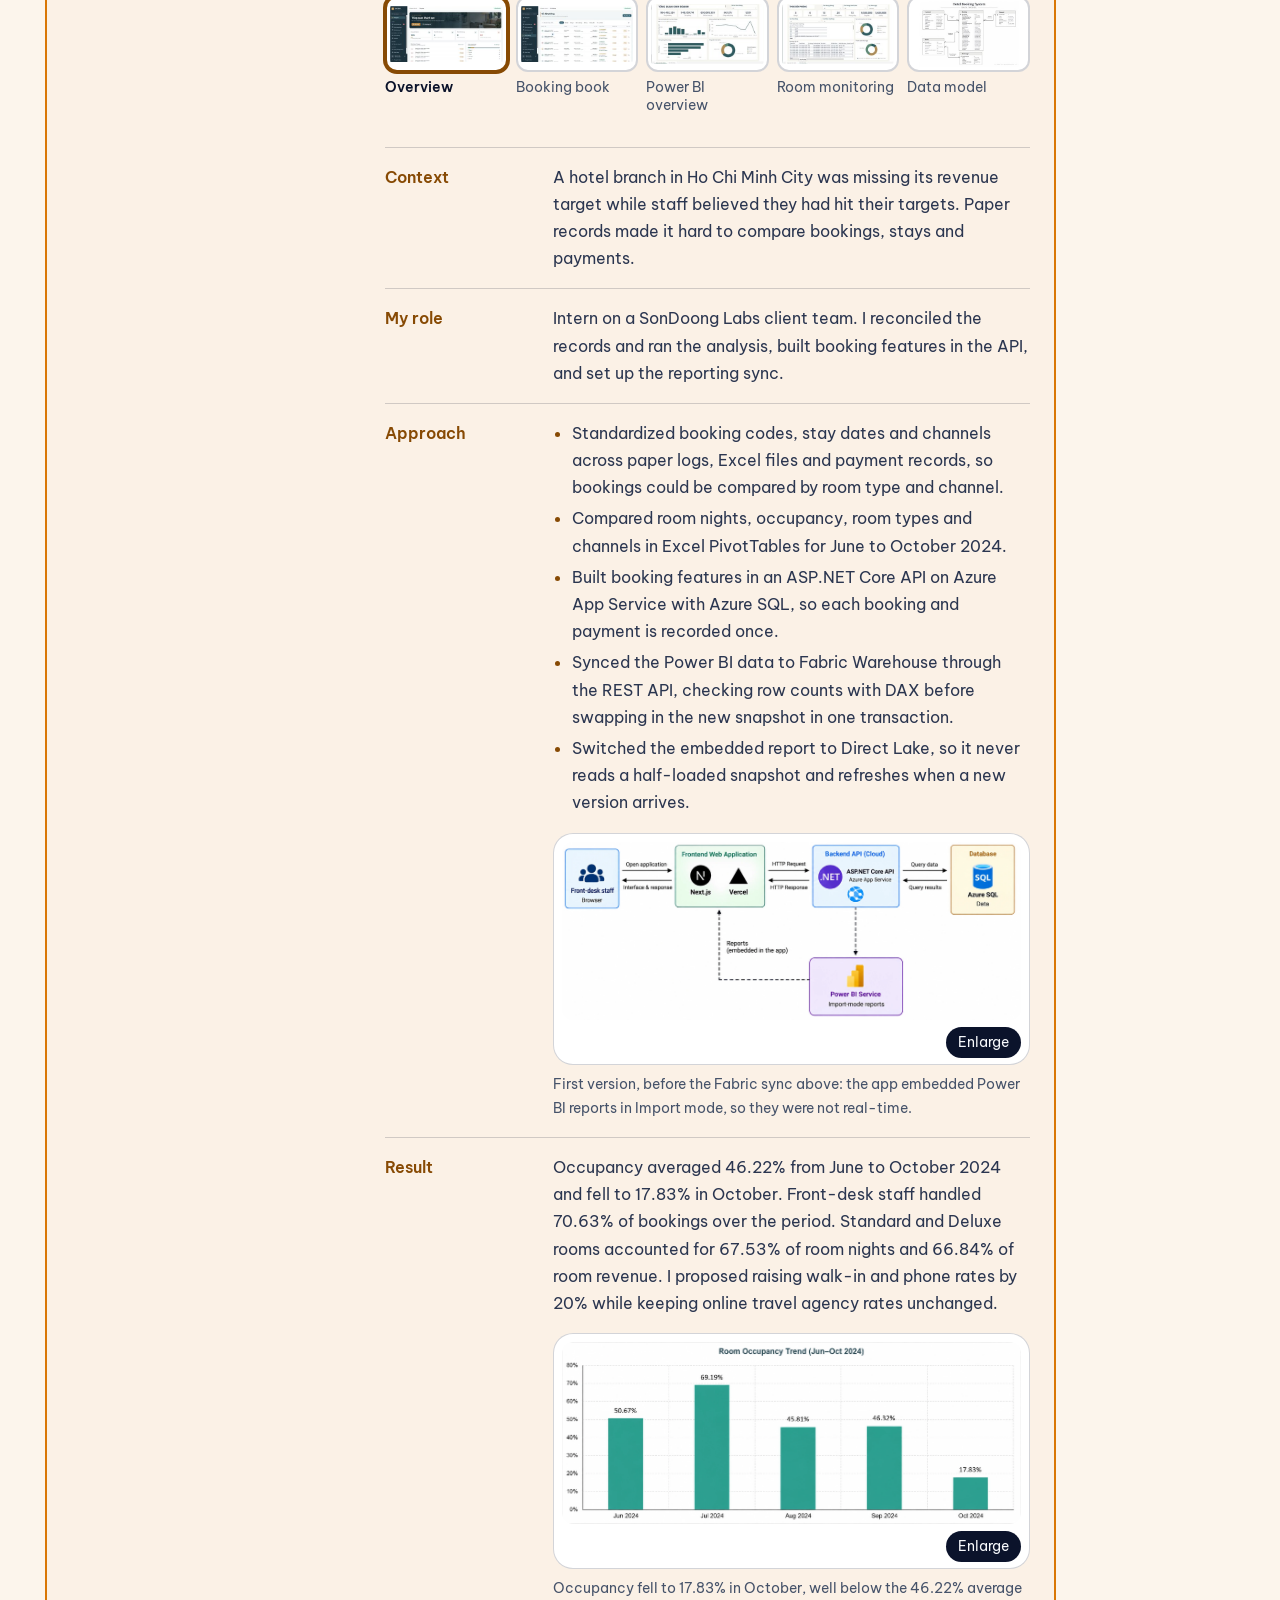
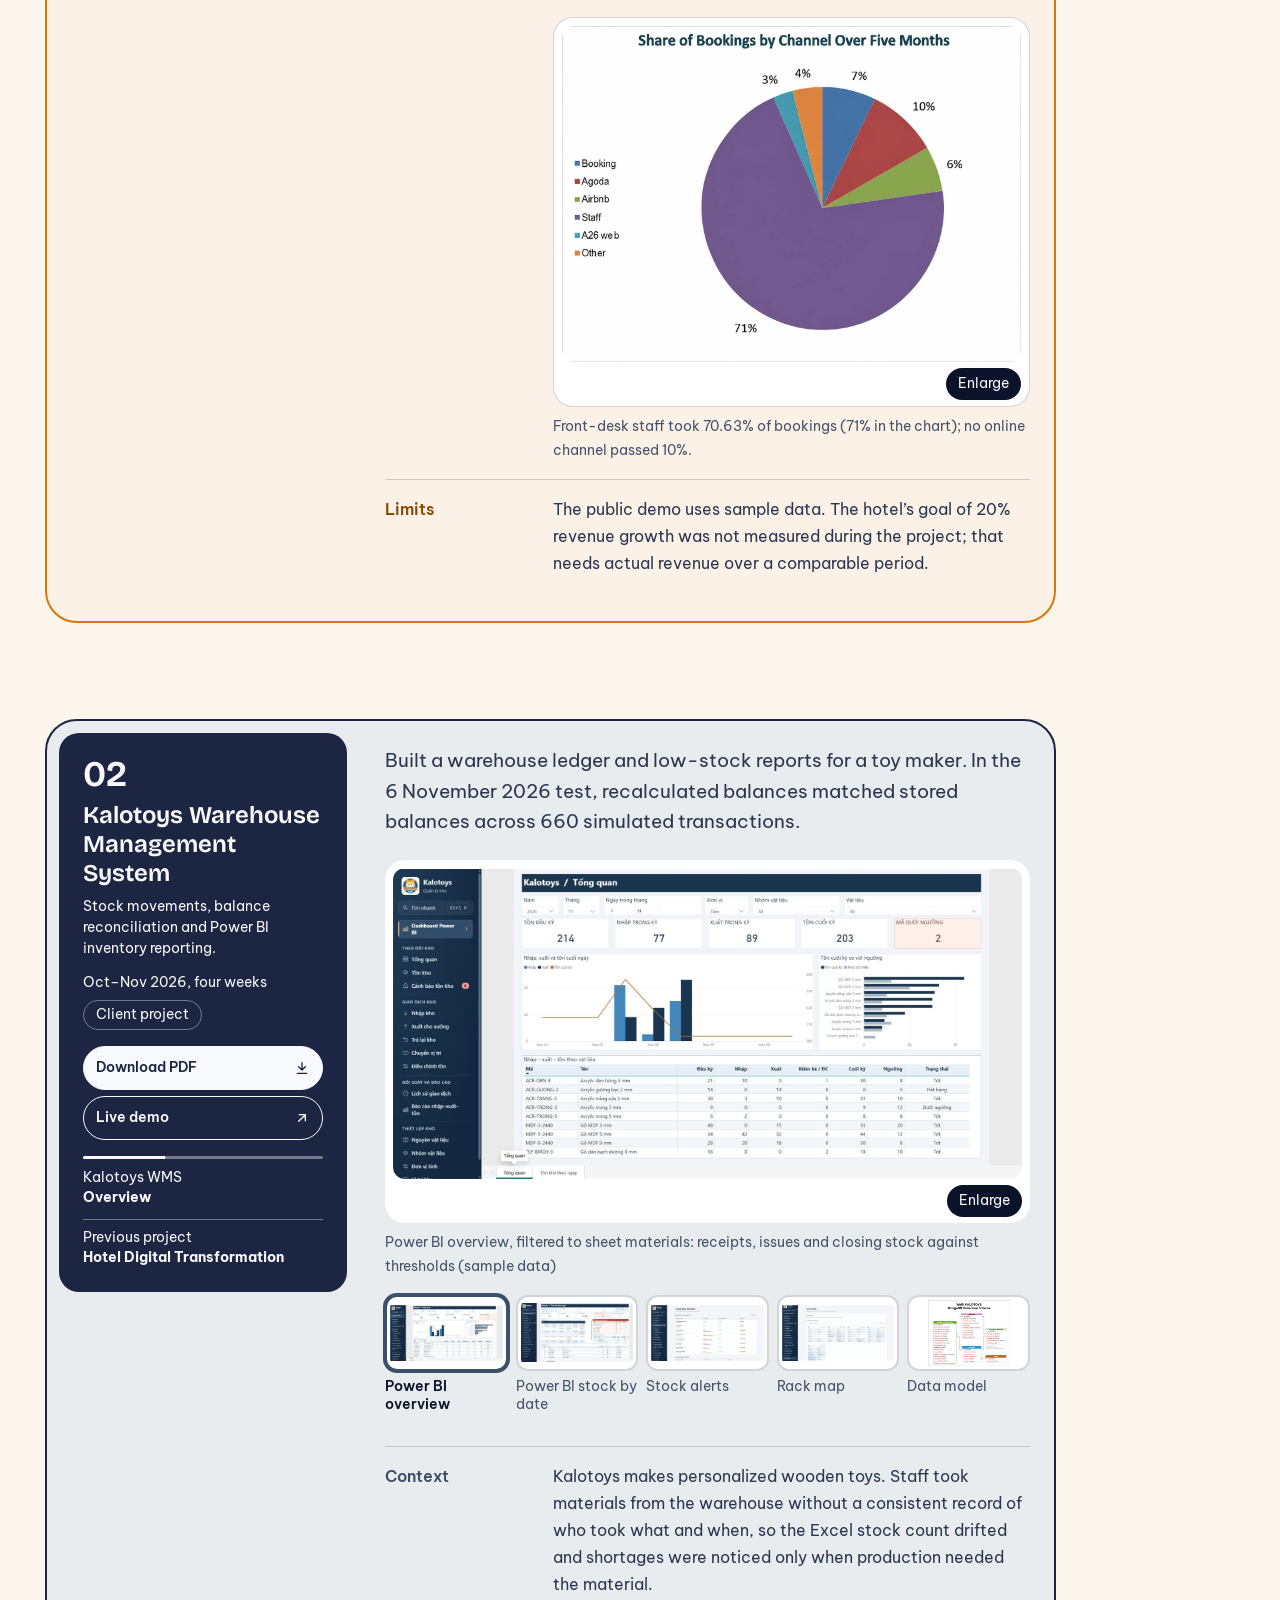
==== commit 3418e768: "Align case studies and CVs with project evidence" ====
--- a/portfolio/index.html
+++ b/portfolio/index.html
@@ -119,7 +119,7 @@
     <div class="container">
       <h2 id="h-featured">Featured projects</h2>
       <div class="case-index featured-index">
-        <a class="p-navy" href="#kalotoys"><span><strong>Kalotoys Warehouse Management System</strong><small>Reconciled stock balances across 660 simulated transactions</small></span><svg class="icon" aria-hidden="true"><use href="#i-down"/></svg></a>
+        <a class="p-navy" href="#kalotoys"><span><strong>Kalotoys Warehouse Management System</strong><small>Stock balances matched across 660 simulated transactions in the 6 Nov test</small></span><svg class="icon" aria-hidden="true"><use href="#i-down"/></svg></a>
         <a class="p-amber" href="#hotel"><span><strong>Hotel Digital Transformation</strong><small>17.83% occupancy in October and a proposed rate change</small></span><svg class="icon" aria-hidden="true"><use href="#i-down"/></svg></a>
         <a class="p-sand" href="#banking"><span><strong>Retail Banking Lakehouse</strong><small>10,000 simulated customers and 19 of 19 quality checks passed</small></span><svg class="icon" aria-hidden="true"><use href="#i-down"/></svg></a>
       </div>
@@ -177,7 +177,7 @@
                 <figcaption>Viewing page: 71.64% of contracts were highly active, and TV led watch time almost everywhere (content labels in Vietnamese)</figcaption>
                 <div class="thumbs">
                   <button type="button" aria-pressed="true" data-src="../assets/img/telecom-viewing.jpg" data-caption="Viewing page: 71.64% of contracts were highly active, and TV led watch time almost everywhere (content labels in Vietnamese)"><img src="../assets/thumb/telecom-viewing.jpg" width="320" height="200" loading="lazy" alt="">Viewing</button>
-                  <button type="button" aria-pressed="false" data-src="../assets/img/telecom-search.jpg" data-caption="Search page: 69.13% of users changed their top category; Drama to C Drama was the largest shift"><img src="../assets/thumb/telecom-search.jpg" width="320" height="200" loading="lazy" alt="">Search</button>
+                  <button type="button" aria-pressed="false" data-src="../assets/img/telecom-search.jpg" data-caption="Search page: 69.13% of users changed their top category. Drama to C Drama was the most frequent shift among pairs of named genres, excluding Other."><img src="../assets/thumb/telecom-search.jpg" width="320" height="200" loading="lazy" alt="">Search</button>
                   <button type="button" aria-pressed="false" data-src="../assets/img/telecom-pipeline.jpg" data-caption="Spark reads both logs, OpenAI labels search keywords, and MySQL feeds Power BI"><img src="../assets/thumb/telecom-pipeline.jpg" width="320" height="200" loading="lazy" alt="">Architecture</button>
                 </div>
             </figure>
@@ -229,13 +229,13 @@
             <a class="project-switch" href="#banking"><span>Next project</span><strong>Retail Banking Lakehouse</strong></a>
         </div>
         <div class="project-main" data-reveal>
-          <p class="project-lead">Built a Kafka and Spark pipeline that turns raw job-ad events into six hourly KPIs per ad and channel, processing only new events every minute instead of recounting the whole log.</p>
+          <p class="project-lead">Built a Kafka and Spark pipeline that turns simulated job-ad events into six hourly KPIs. An Airflow job scheduled every minute reads from a timestamp cutoff in MySQL.</p>
           <div class="project-body">
             <figure class="gallery">
-                <button class="shot" type="button"><img src="../assets/img/recruitment-architecture.png" width="1980" height="860" loading="lazy" alt="Streaming ingestion into Cassandra, then a one-minute batch into MySQL"><span class="shot-hint">Enlarge</span></button>
-                <figcaption>Streaming ingestion into Cassandra, then a one-minute batch into MySQL</figcaption>
+                <button class="shot" type="button"><img src="../assets/img/recruitment-architecture.png?v=cutoff" width="1980" height="860" loading="lazy" alt="Spark streams events into Cassandra. Airflow schedules a batch every minute to write hourly KPI rows to MySQL."><span class="shot-hint">Enlarge</span></button>
+                <figcaption>Spark streams events into Cassandra. Airflow schedules a batch every minute to write hourly KPI rows to MySQL.</figcaption>
                 <div class="thumbs">
-                  <button type="button" aria-pressed="true" data-src="../assets/img/recruitment-architecture.png" data-caption="Streaming ingestion into Cassandra, then a one-minute batch into MySQL"><img src="../assets/thumb/recruitment-architecture.png" width="320" height="200" loading="lazy" alt="">Architecture</button>
+                  <button type="button" aria-pressed="true" data-src="../assets/img/recruitment-architecture.png?v=cutoff" data-caption="Spark streams events into Cassandra. Airflow schedules a batch every minute to write hourly KPI rows to MySQL."><img src="../assets/thumb/recruitment-architecture.png?v=cutoff" width="320" height="200" loading="lazy" alt="">Architecture</button>
                   <button type="button" aria-pressed="false" data-src="../assets/img/recruitment-model.webp" data-caption="Event log in, hourly KPI table out, with company IDs joined from the job table"><img src="../assets/thumb/recruitment-model.webp" width="320" height="200" loading="lazy" alt="">Data model</button>
                   <button type="button" aria-pressed="false" data-src="../assets/img/recruitment-airflow.jpg" data-caption="The batch DAG in Airflow, scheduled every minute; two runs were in progress when captured"><img src="../assets/thumb/recruitment-airflow.jpg" width="320" height="200" loading="lazy" alt="">Airflow runs</button>
                 </div>
@@ -245,7 +245,7 @@
               <div><dt>My role</dt><dd>Solo project.</dd></div>
               <div><dt>Approach</dt><dd><ul>
                 <li>Parsed Kafka JSON against an explicit schema in Spark Structured Streaming and checkpointed progress, so a restarted stream resumes where it stopped.</li>
-                <li>Read only events newer than a high-water mark stored in MySQL, so each run processes new data instead of rescanning the whole log.</li>
+                <li>Compared the latest Cassandra event timestamp with MySQL’s latest result update time. When Cassandra was ahead, the batch read events at or after the MySQL cutoff.</li>
                 <li>Defined six KPIs per hour, job, publisher, campaign and group: clicks, conversions, qualified and disqualified applications, hourly spend and average bid. A join to the job table adds company IDs.</li>
                 <li>Scheduled the batch every minute in Airflow and ran the stack with Docker Compose.</li>
               </ul><figure class="gallery in-story">
@@ -253,7 +253,7 @@
                 <figcaption>Each run checks for new events, then filters, aggregates, joins and appends</figcaption>
               </figure></dd></div>
               <div><dt>Result</dt><dd>The pipeline produces an hourly table that can be filtered by job, channel, campaign and group. I verified the KPI formulas by recomputing 20 logged events from one group and hour: 10 clicks, 30.00 spend and a 1.50 average bid.</dd></div>
-              <div><dt>Limits</dt><dd>Results are appended, so an hour whose events arrive in two batches gets two rows and needs a final sum when reported. All events are simulated.</dd></div>
+              <div><dt>Limits</dt><dd>Events at the cutoff can be read again, and late events with older timestamps can be missed. The batch appends results, so an hourly group can have multiple rows. Resolve overlapping events before summing counts and spend. Recalculate the average bid from total bid and the number of valid bids in the underlying events.</dd></div>
             </dl>
           </div>
         </div>
@@ -437,7 +437,7 @@
             <a class="project-switch" href="#hotel"><span>Previous project</span><strong>Hotel Digital Transformation</strong></a>
         </div>
         <div class="project-main" data-reveal>
-          <p class="project-lead">Built a warehouse ledger and low-stock reports for a toy maker. Across 660 simulated transactions, balances recalculated from the ledger matched the stored inventory balances.</p>
+          <p class="project-lead">Built a warehouse ledger and low-stock reports for a toy maker. In the 6 November 2026 test, recalculated balances matched stored balances across 660 simulated transactions.</p>
           <div class="project-body">
             <figure class="gallery">
                 <button class="shot" type="button"><img src="../assets/img/wms-powerbi.jpg" width="1700" height="839" loading="lazy" alt="Power BI overview, filtered to sheet materials: receipts, issues and closing stock against thresholds (sample data)"><span class="shot-hint">Enlarge</span></button>
@@ -462,7 +462,7 @@
                 <button class="shot" type="button"><img src="../assets/img/wms-architecture.webp" width="1672" height="941" loading="lazy" alt="First design, before the Fabric sync above: Power BI would import on a schedule from a read-only WMS reporting API."><span class="shot-hint">Enlarge</span></button>
                 <figcaption>First design, before the Fabric sync above: Power BI would import on a schedule from a read-only WMS reporting API.</figcaption>
               </figure></dd></div>
-              <div><dt>Result</dt><dd>Balances recalculated from the ledger matched the stored balances across 660 simulated transactions (713 ledger rows). On the 10 November 2026 sample snapshot, the reports flagged six materials below threshold and seven locations holding stock longer than 45 days, with 28 of 30 slots in use.</dd></div>
+              <div><dt>Result</dt><dd>In the 6 November 2026 test, balances recalculated from 660 simulated transactions (713 ledger rows) matched the stored balances. In the 10 November 2026 dashboard snapshot, six materials were below threshold, seven locations held stock for more than 45 days, and 28 of 30 slots were in use.</dd></div>
               <div><dt>Limits</dt><dd>The trial runs on sample data, and the Fabric sync has been tested but is not yet in production.</dd></div>
             </dl>
           </div>
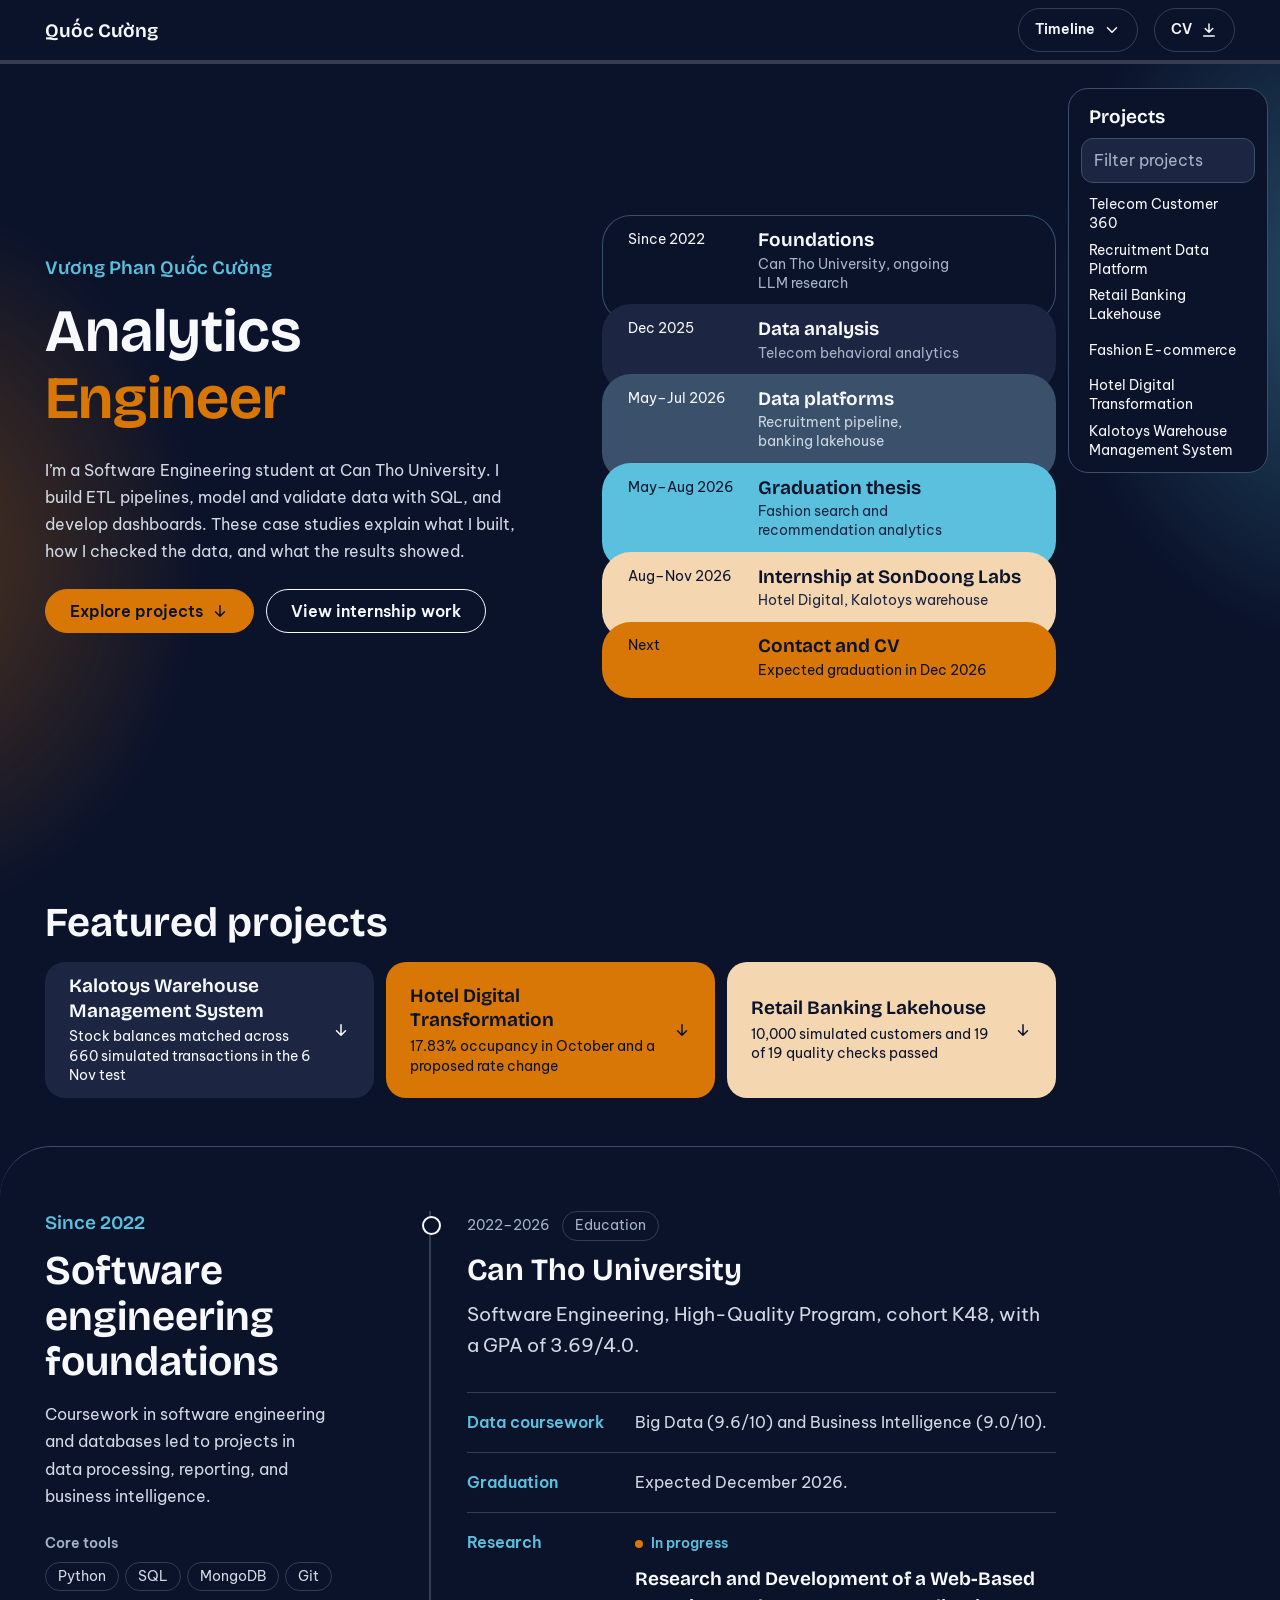
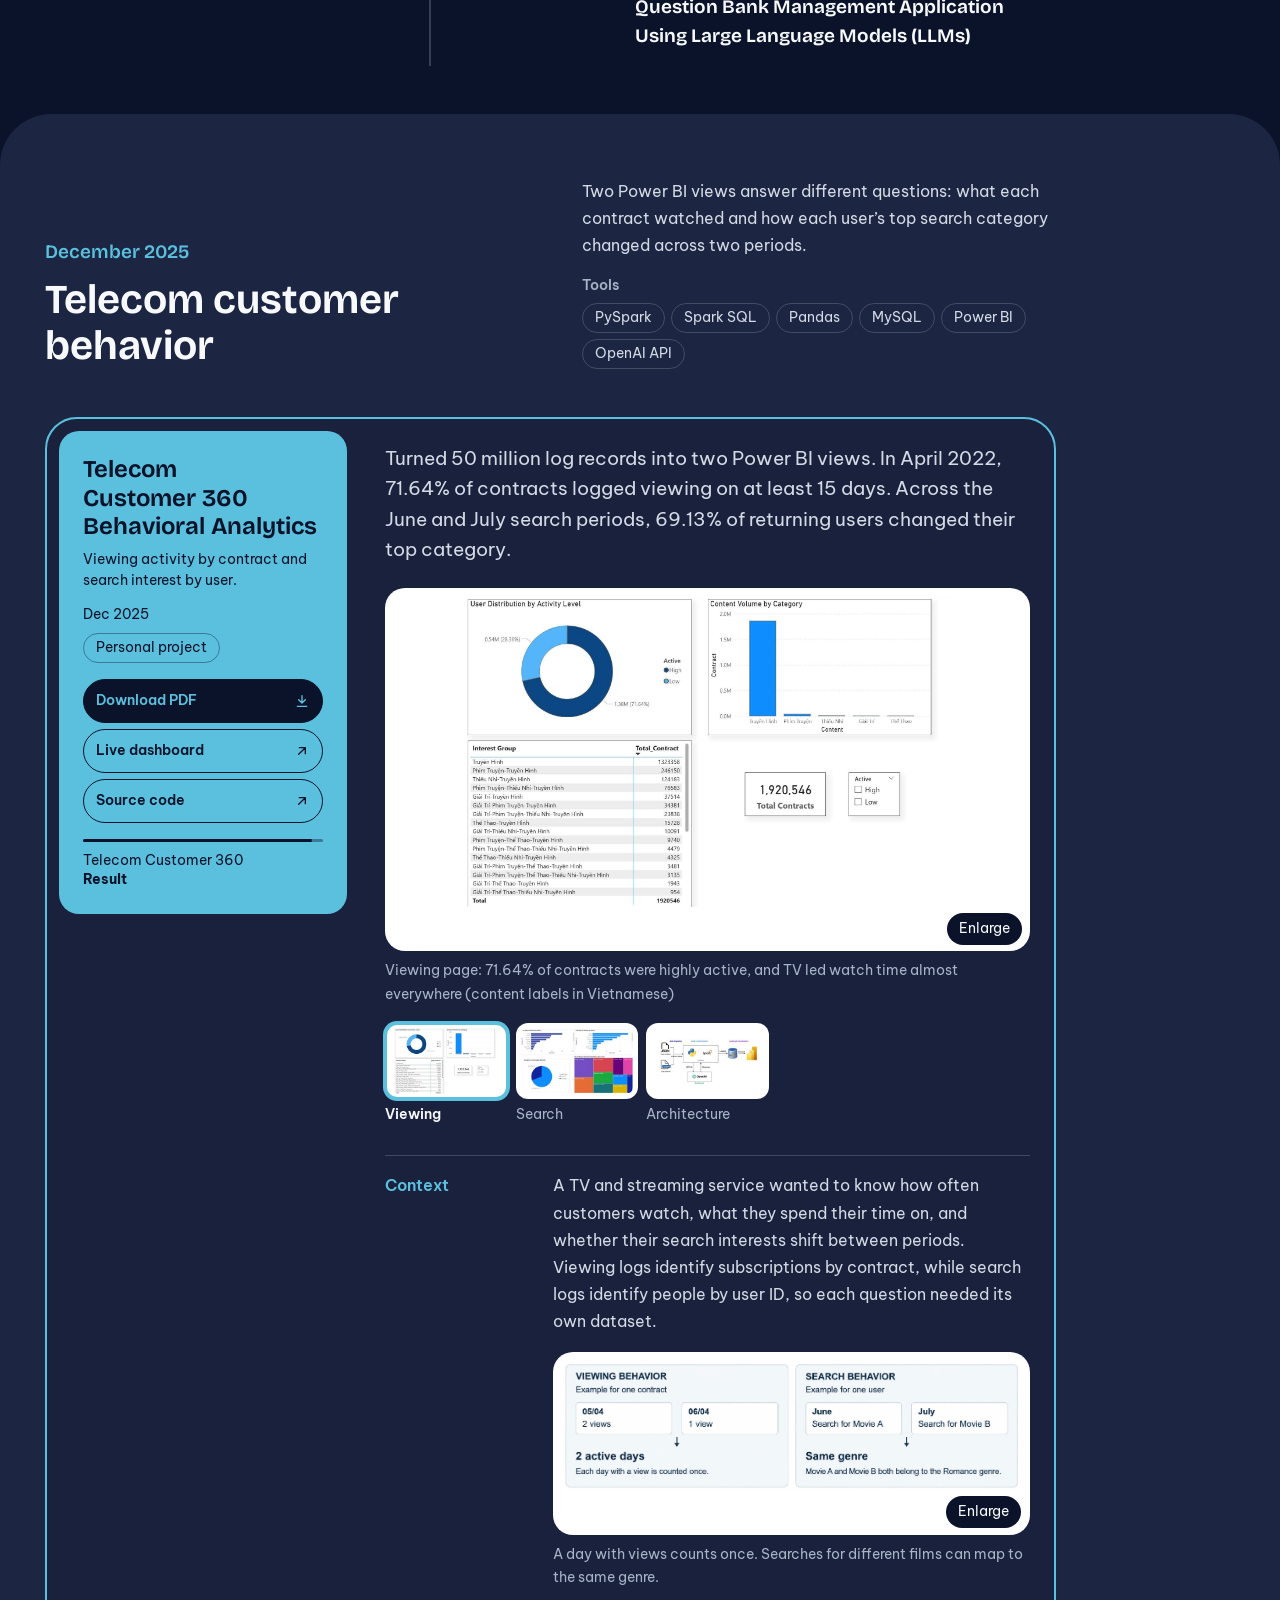
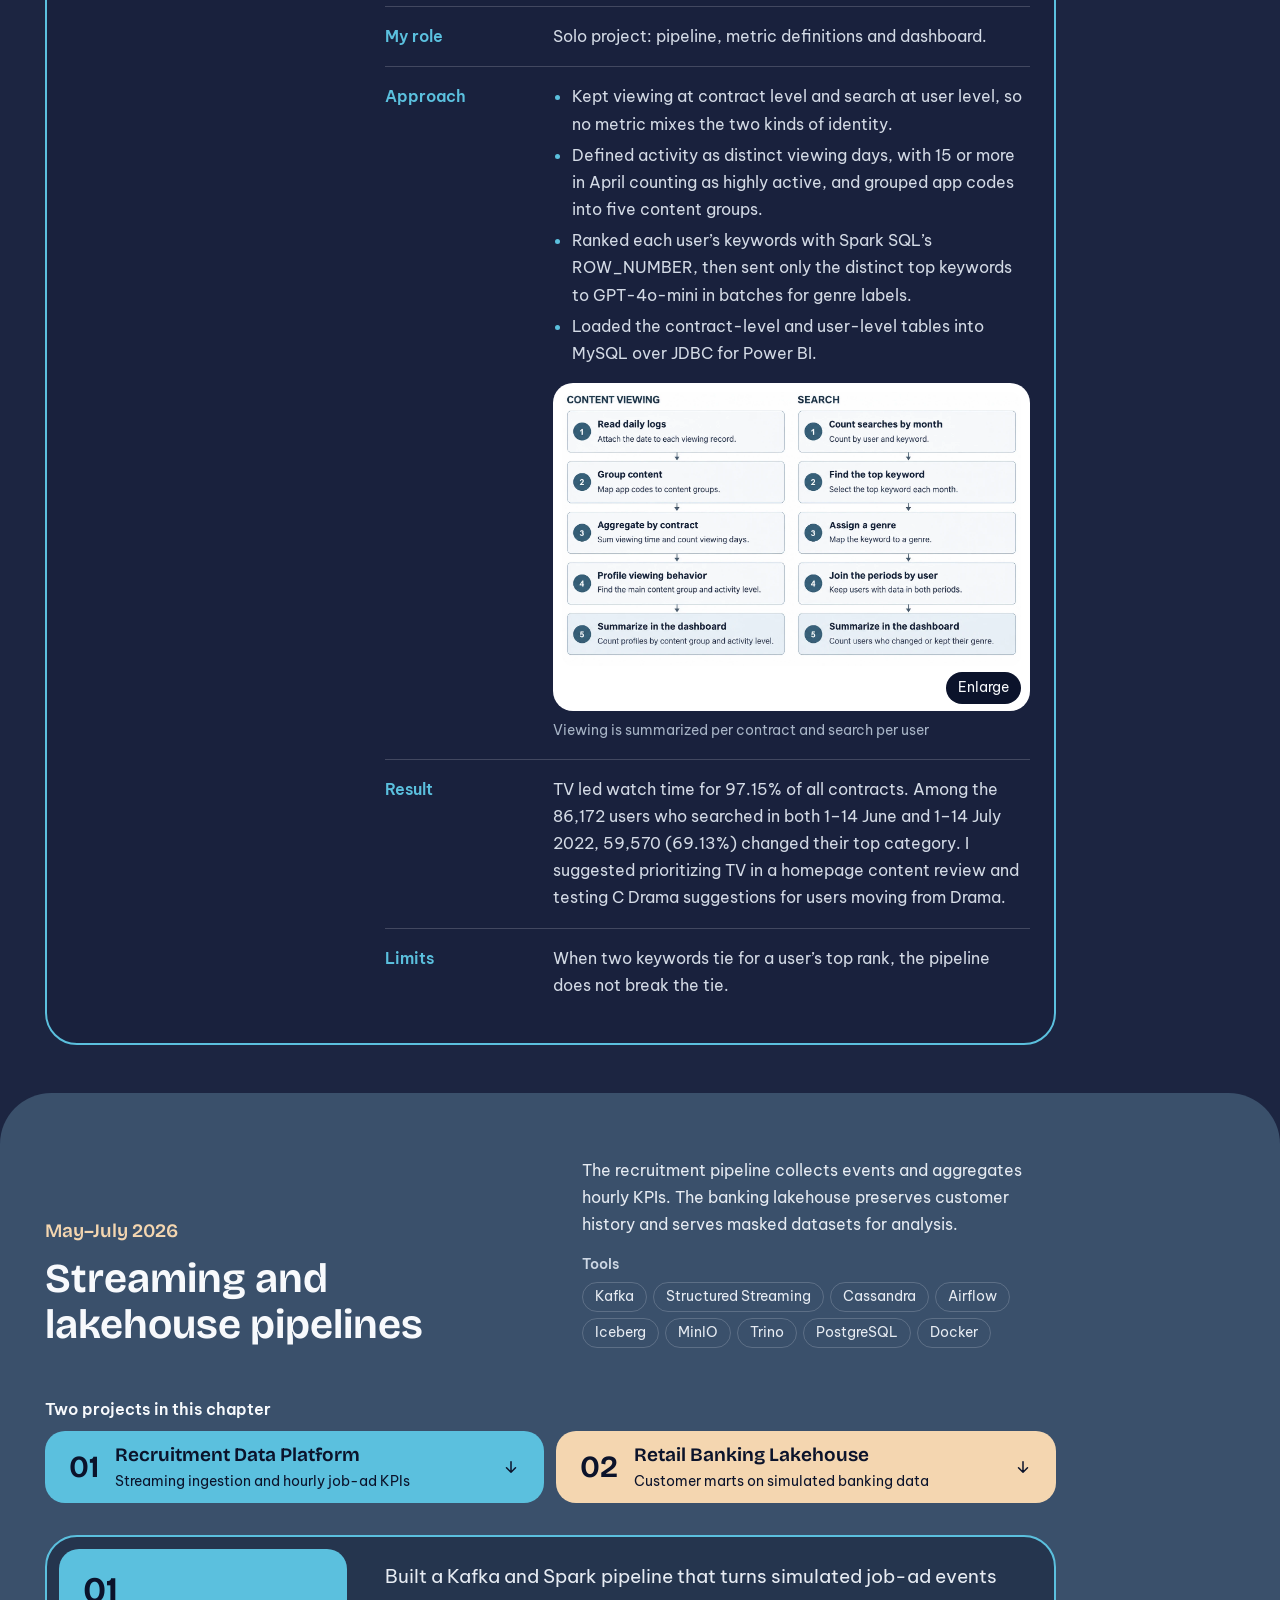
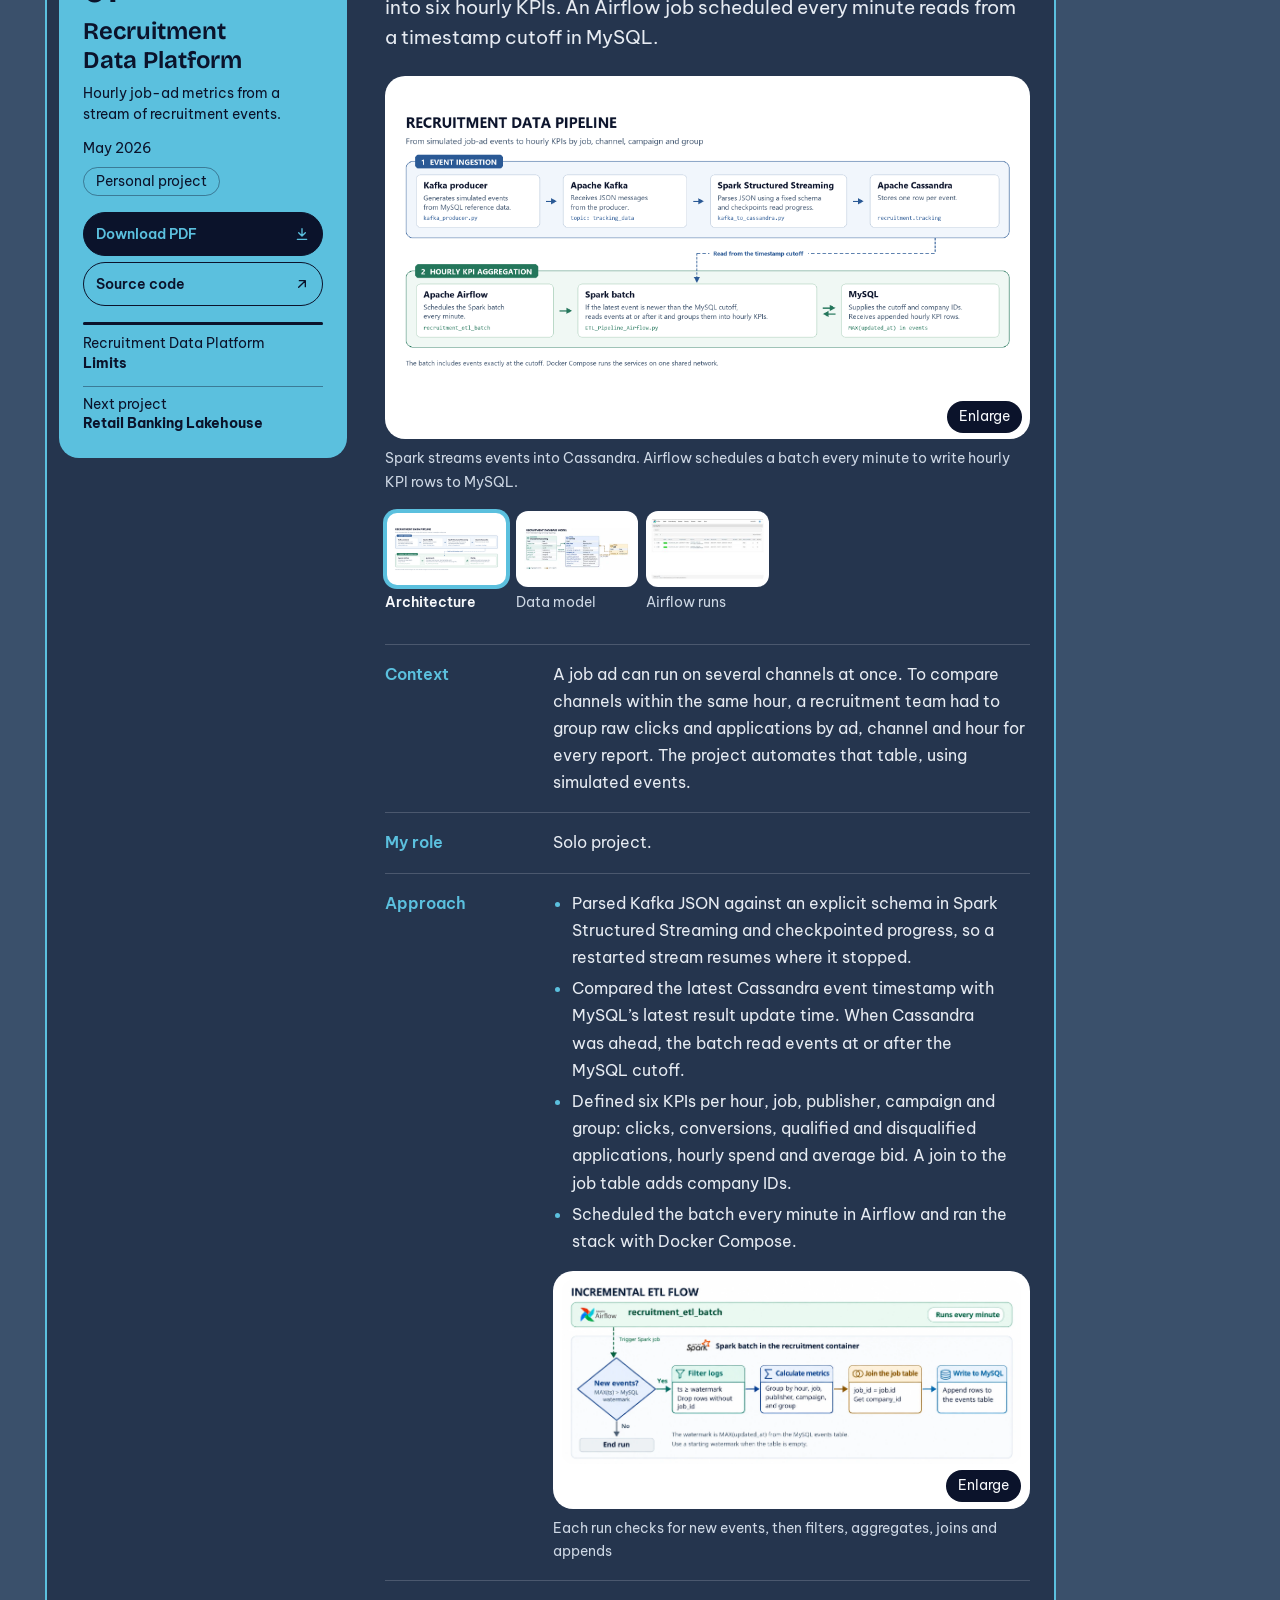
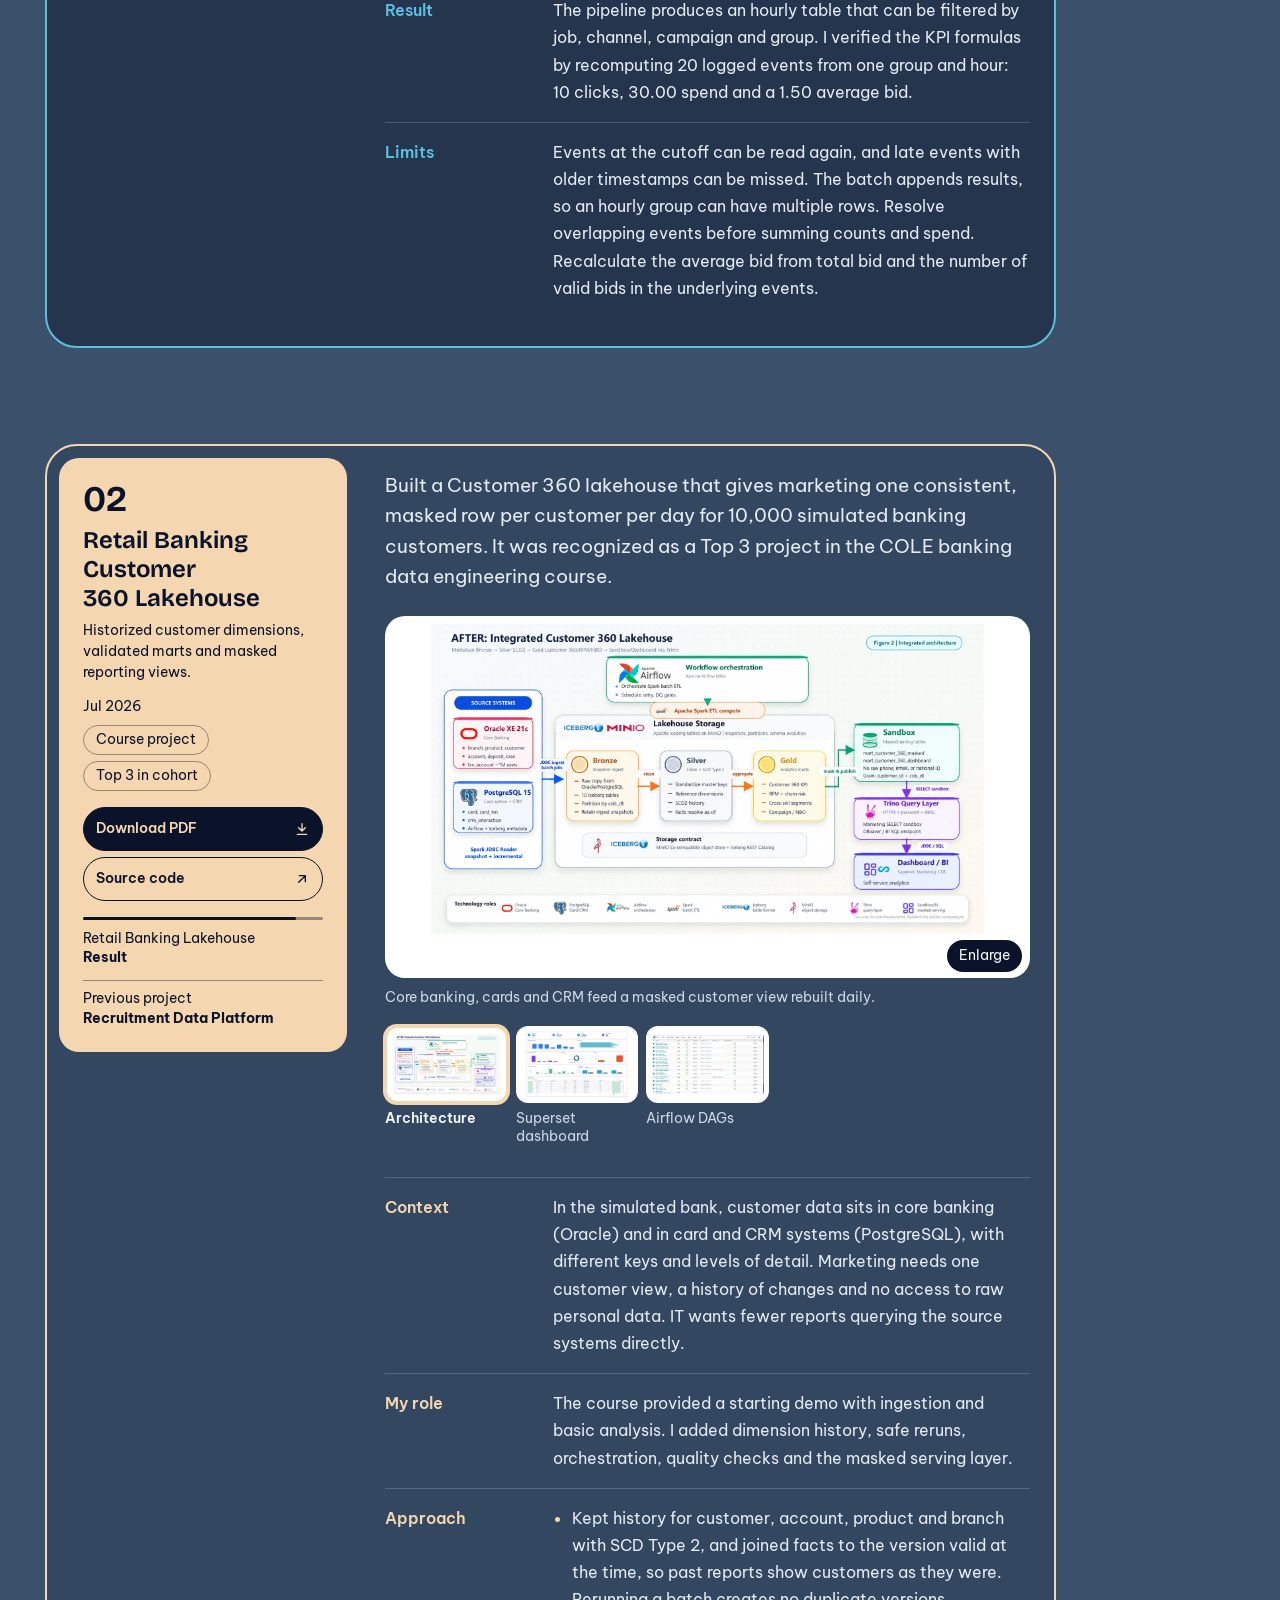
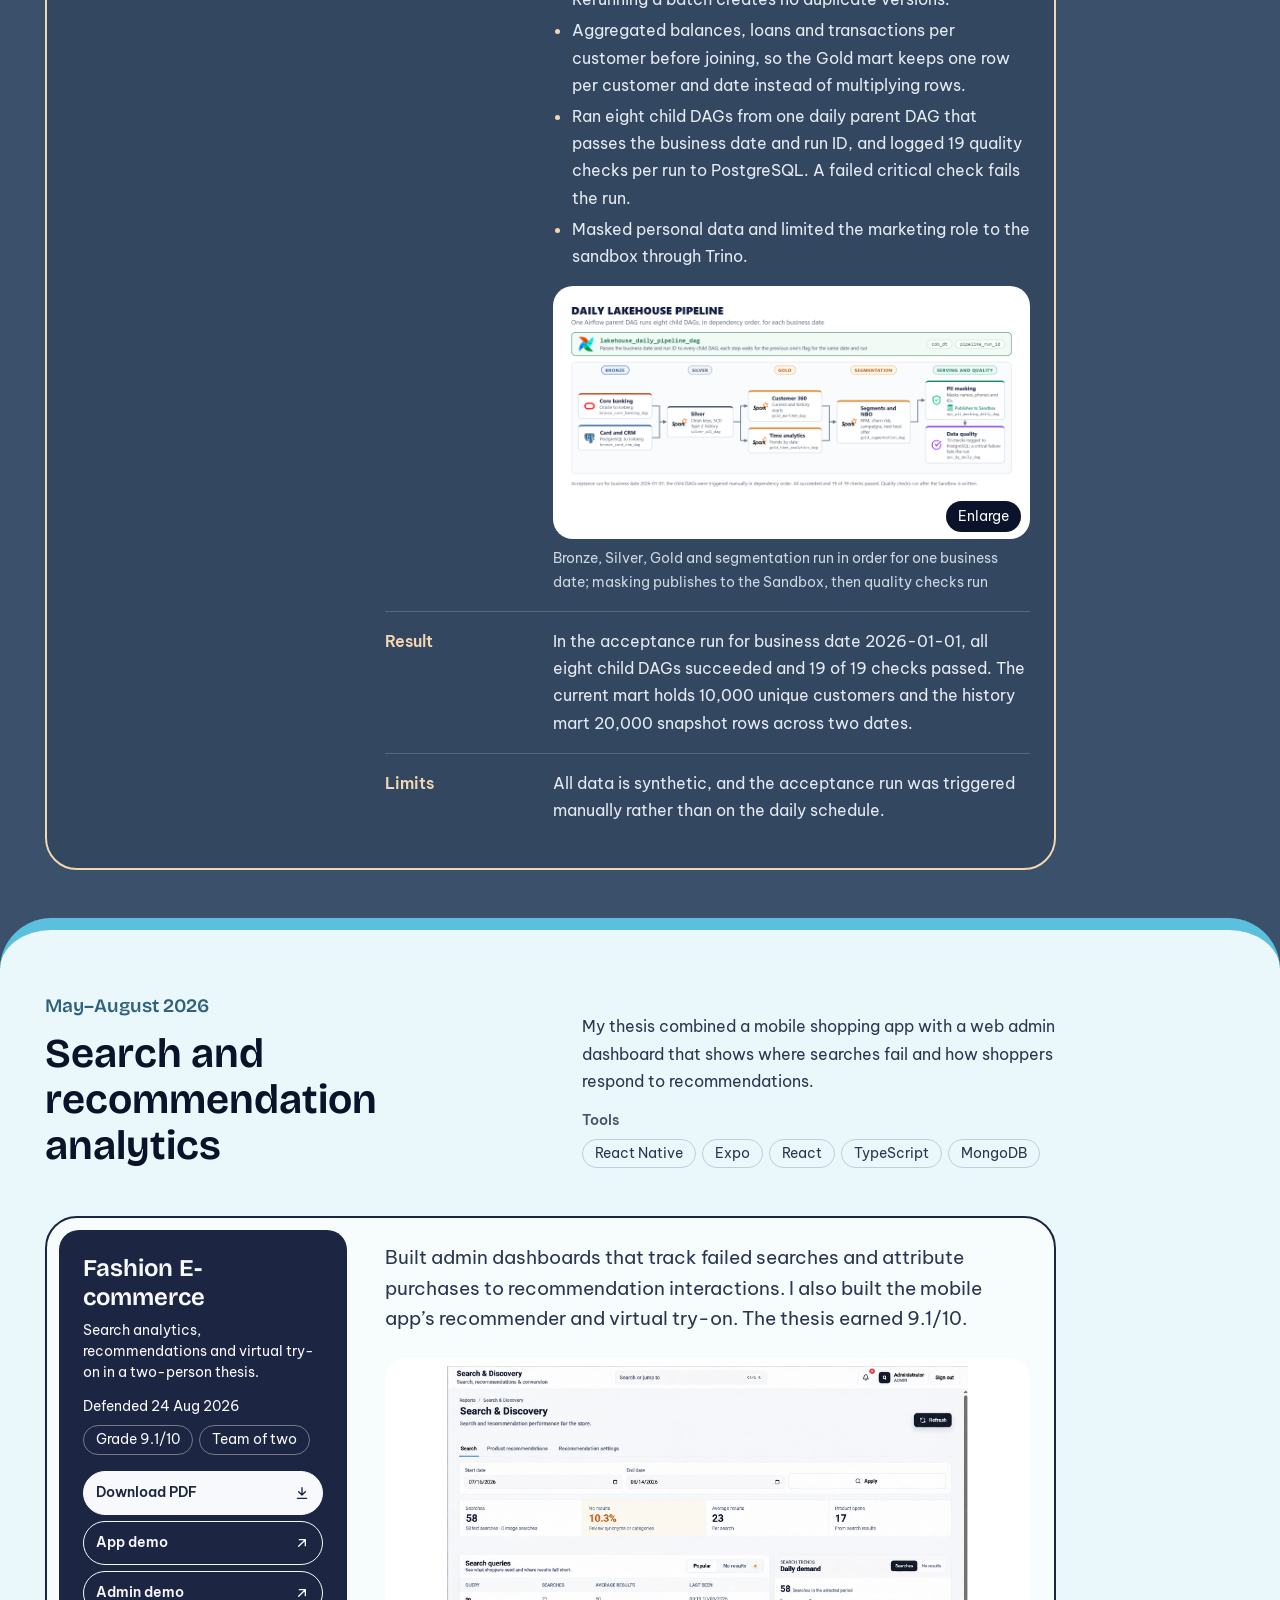
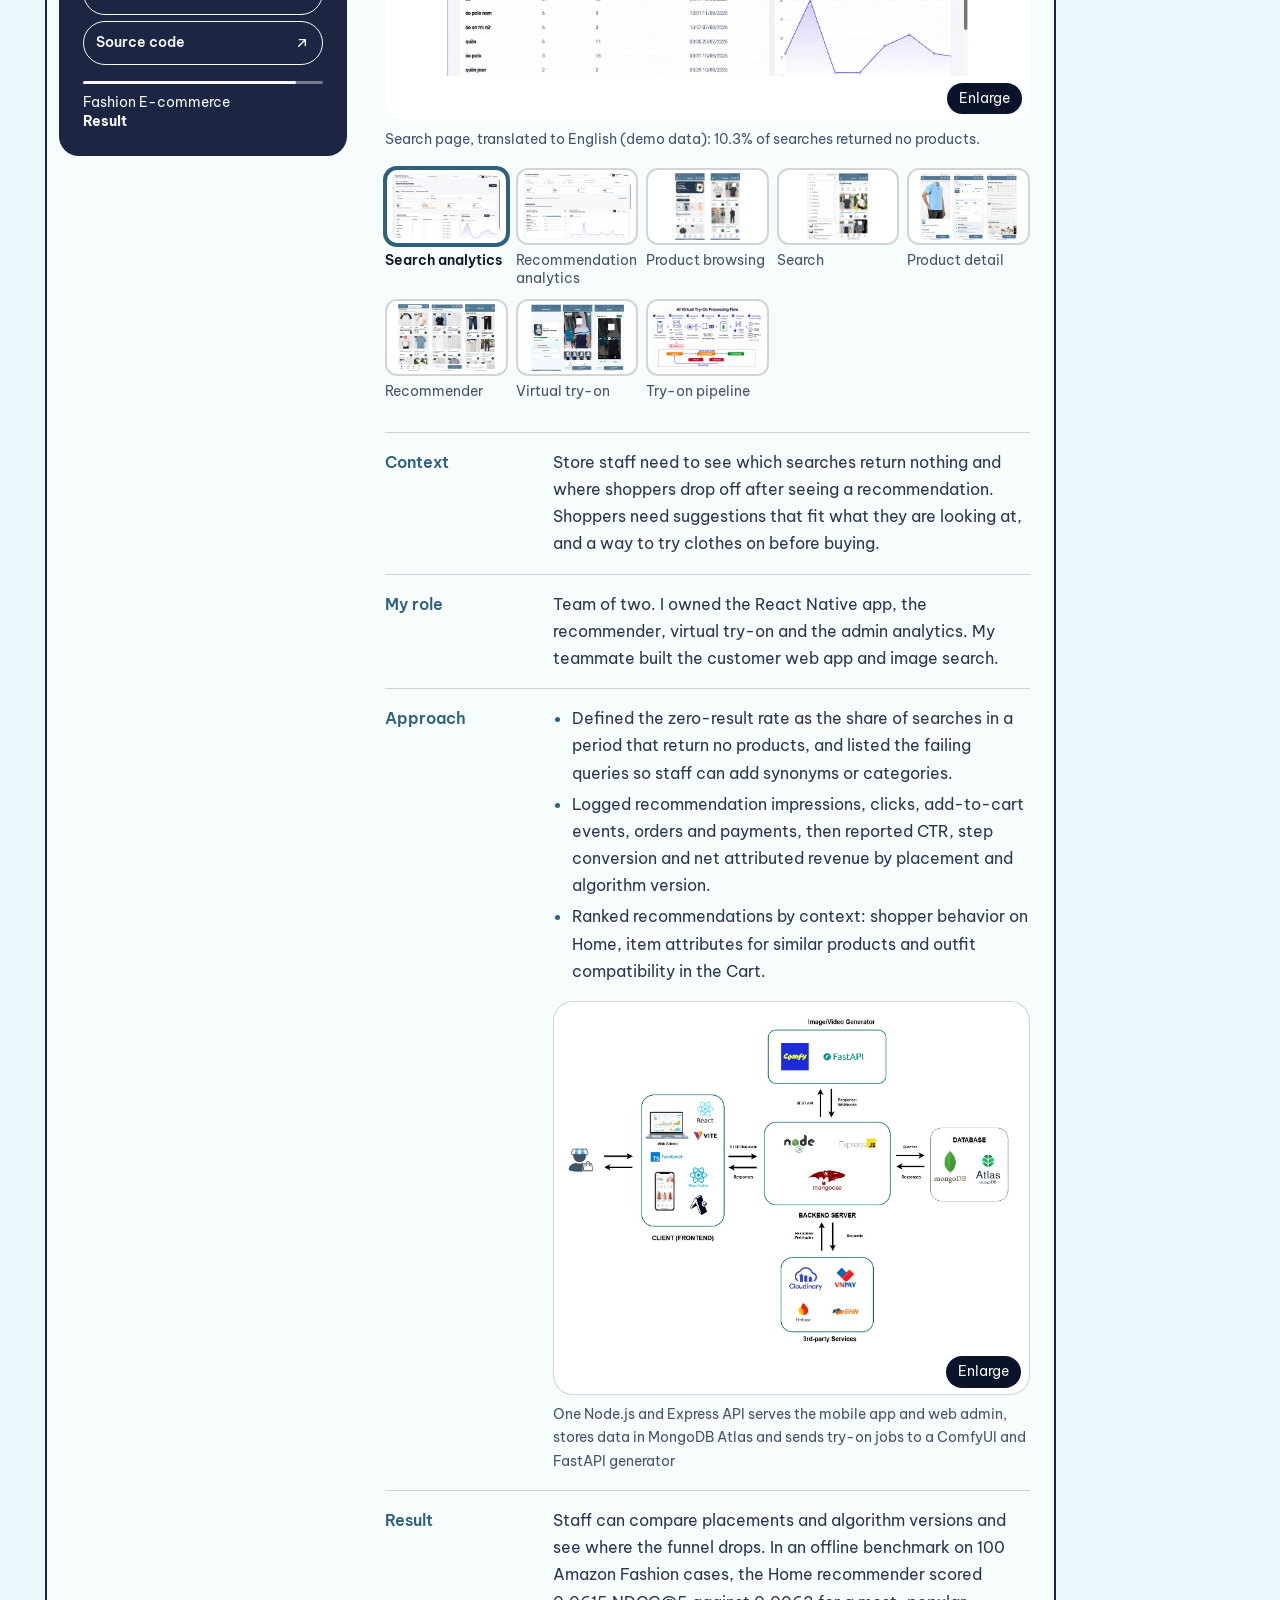
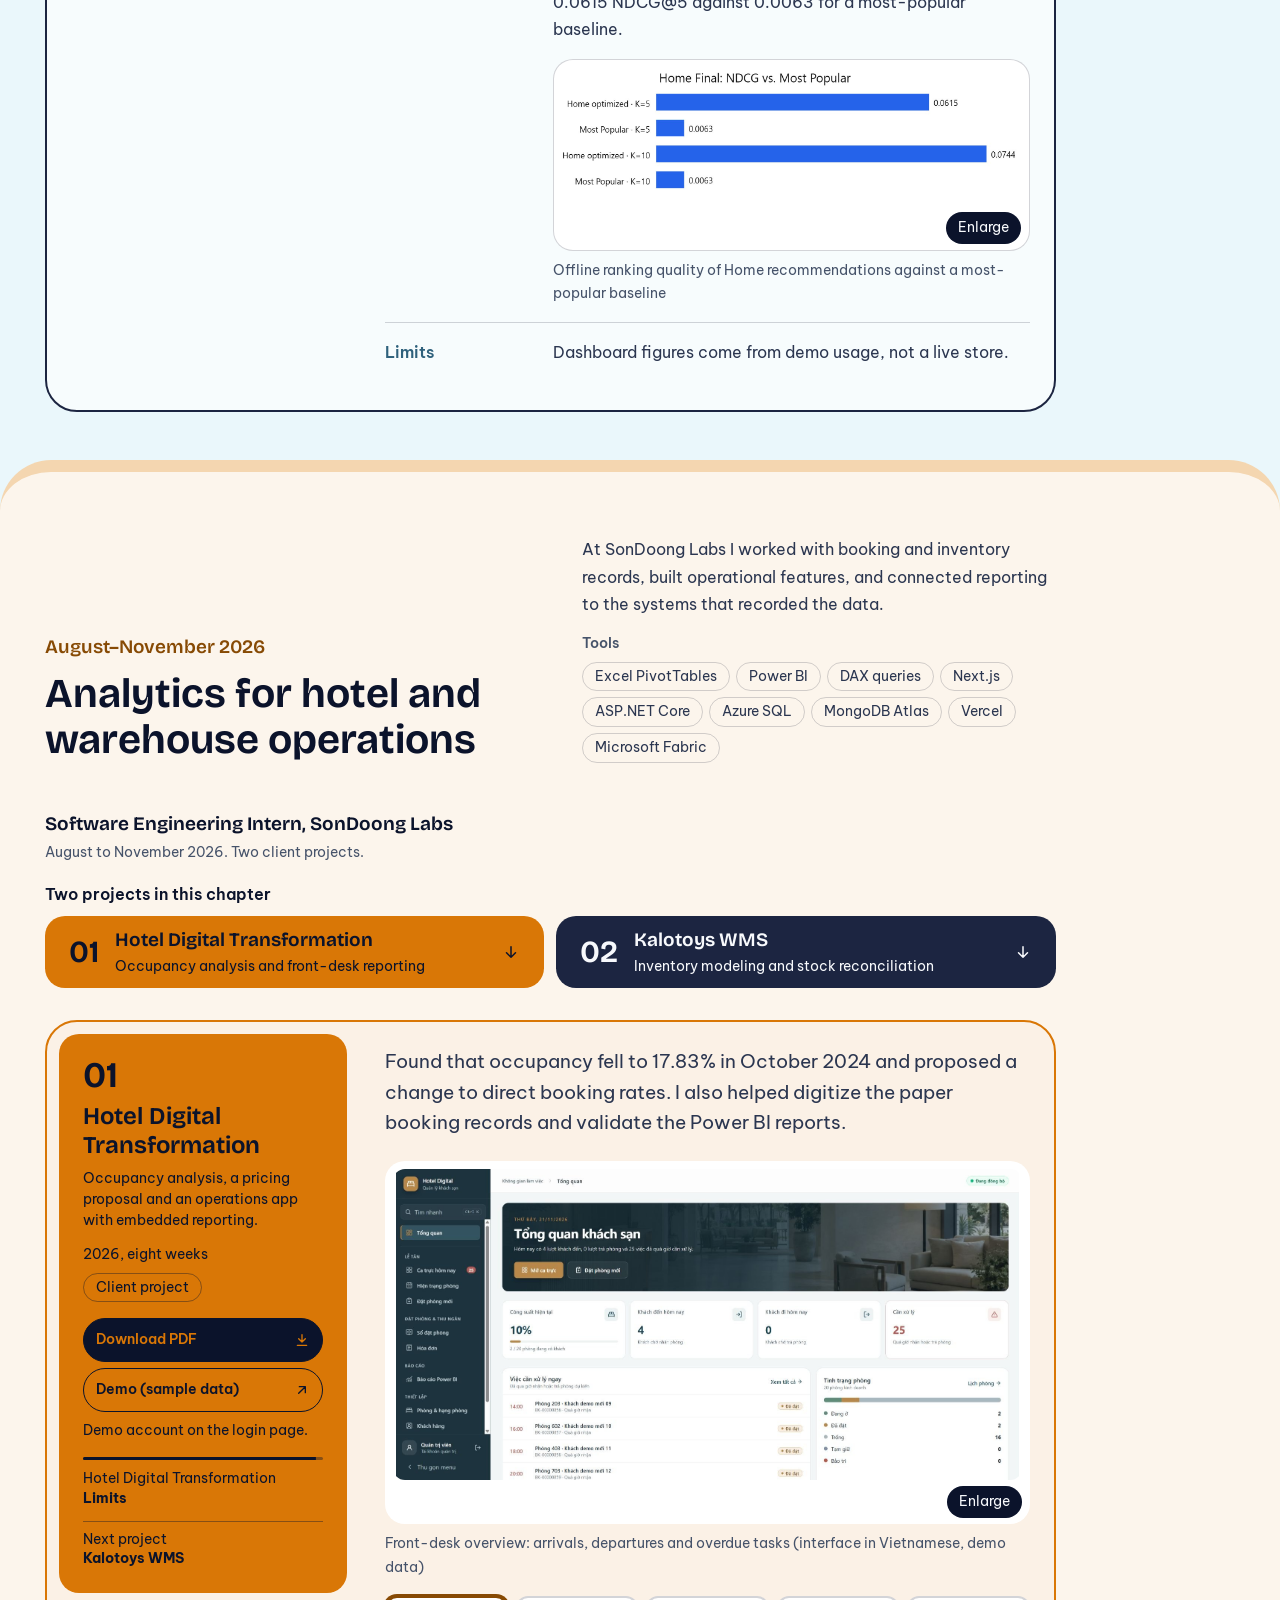
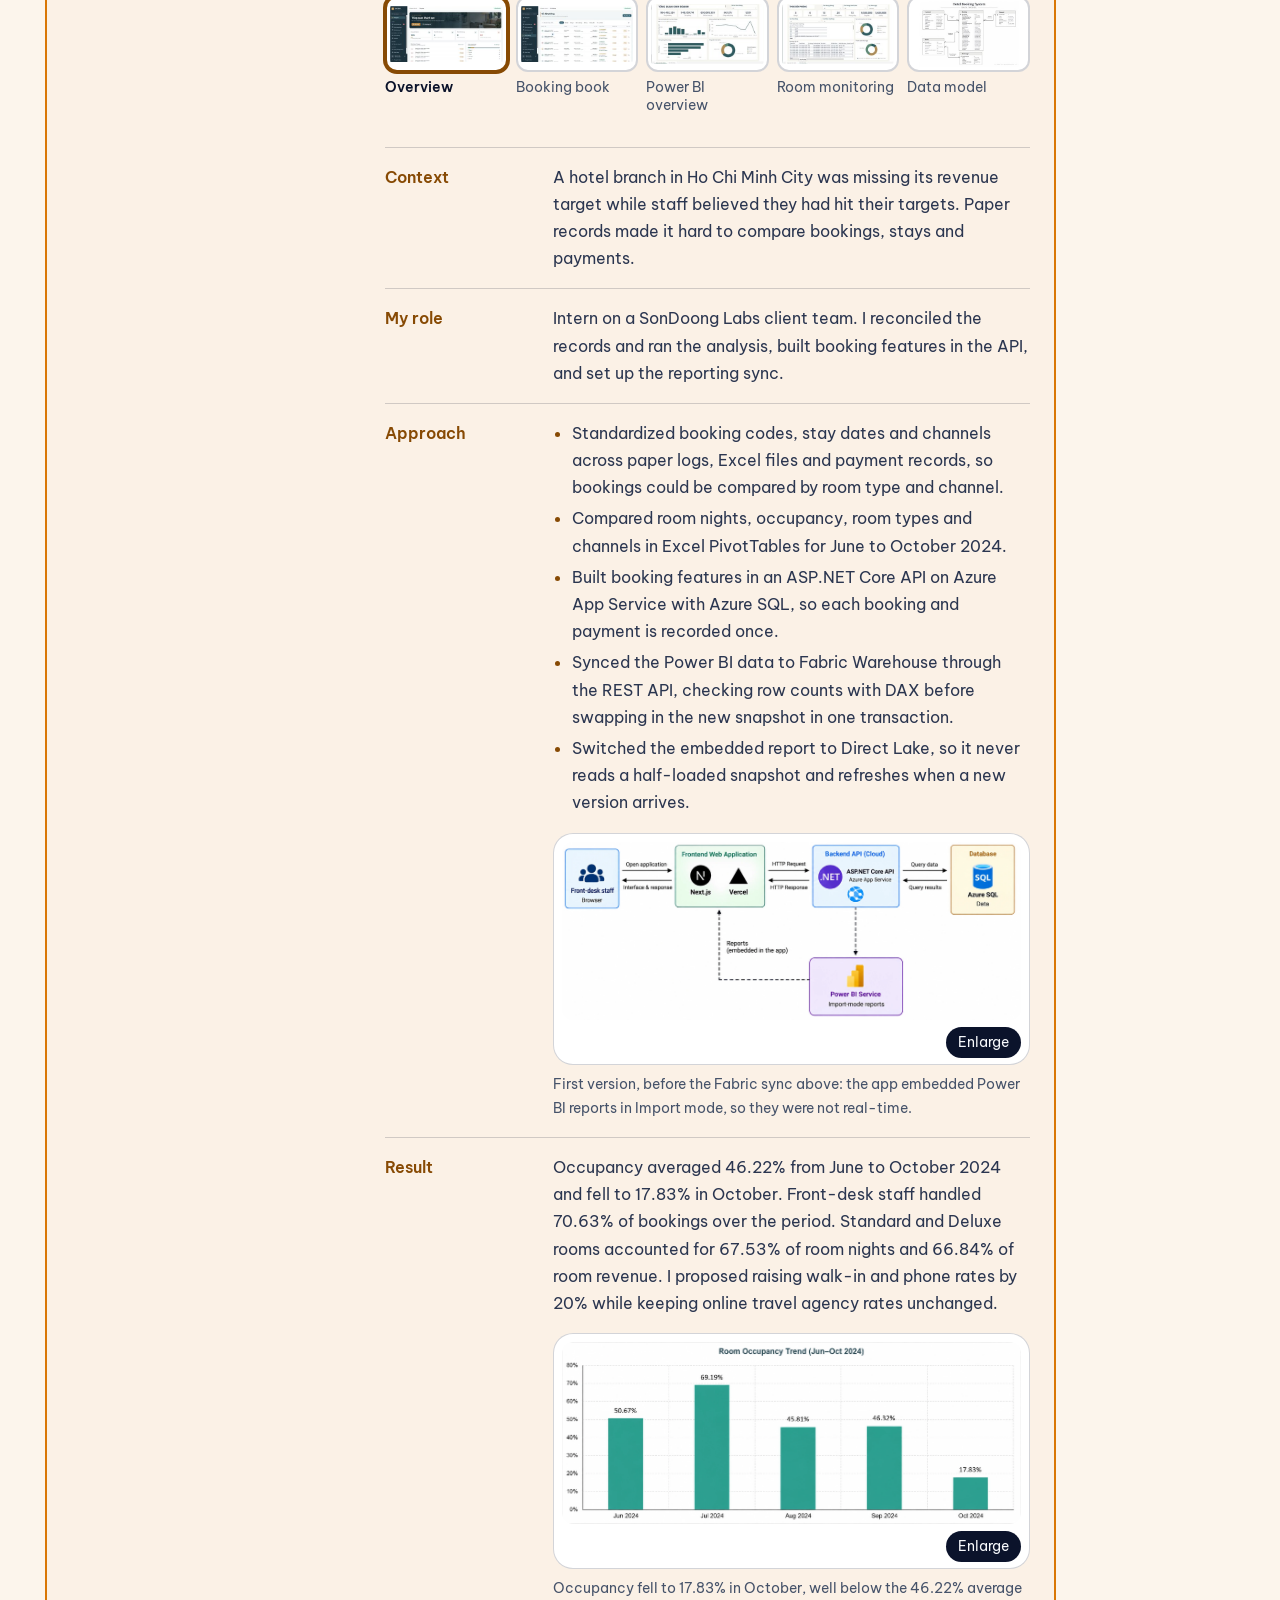
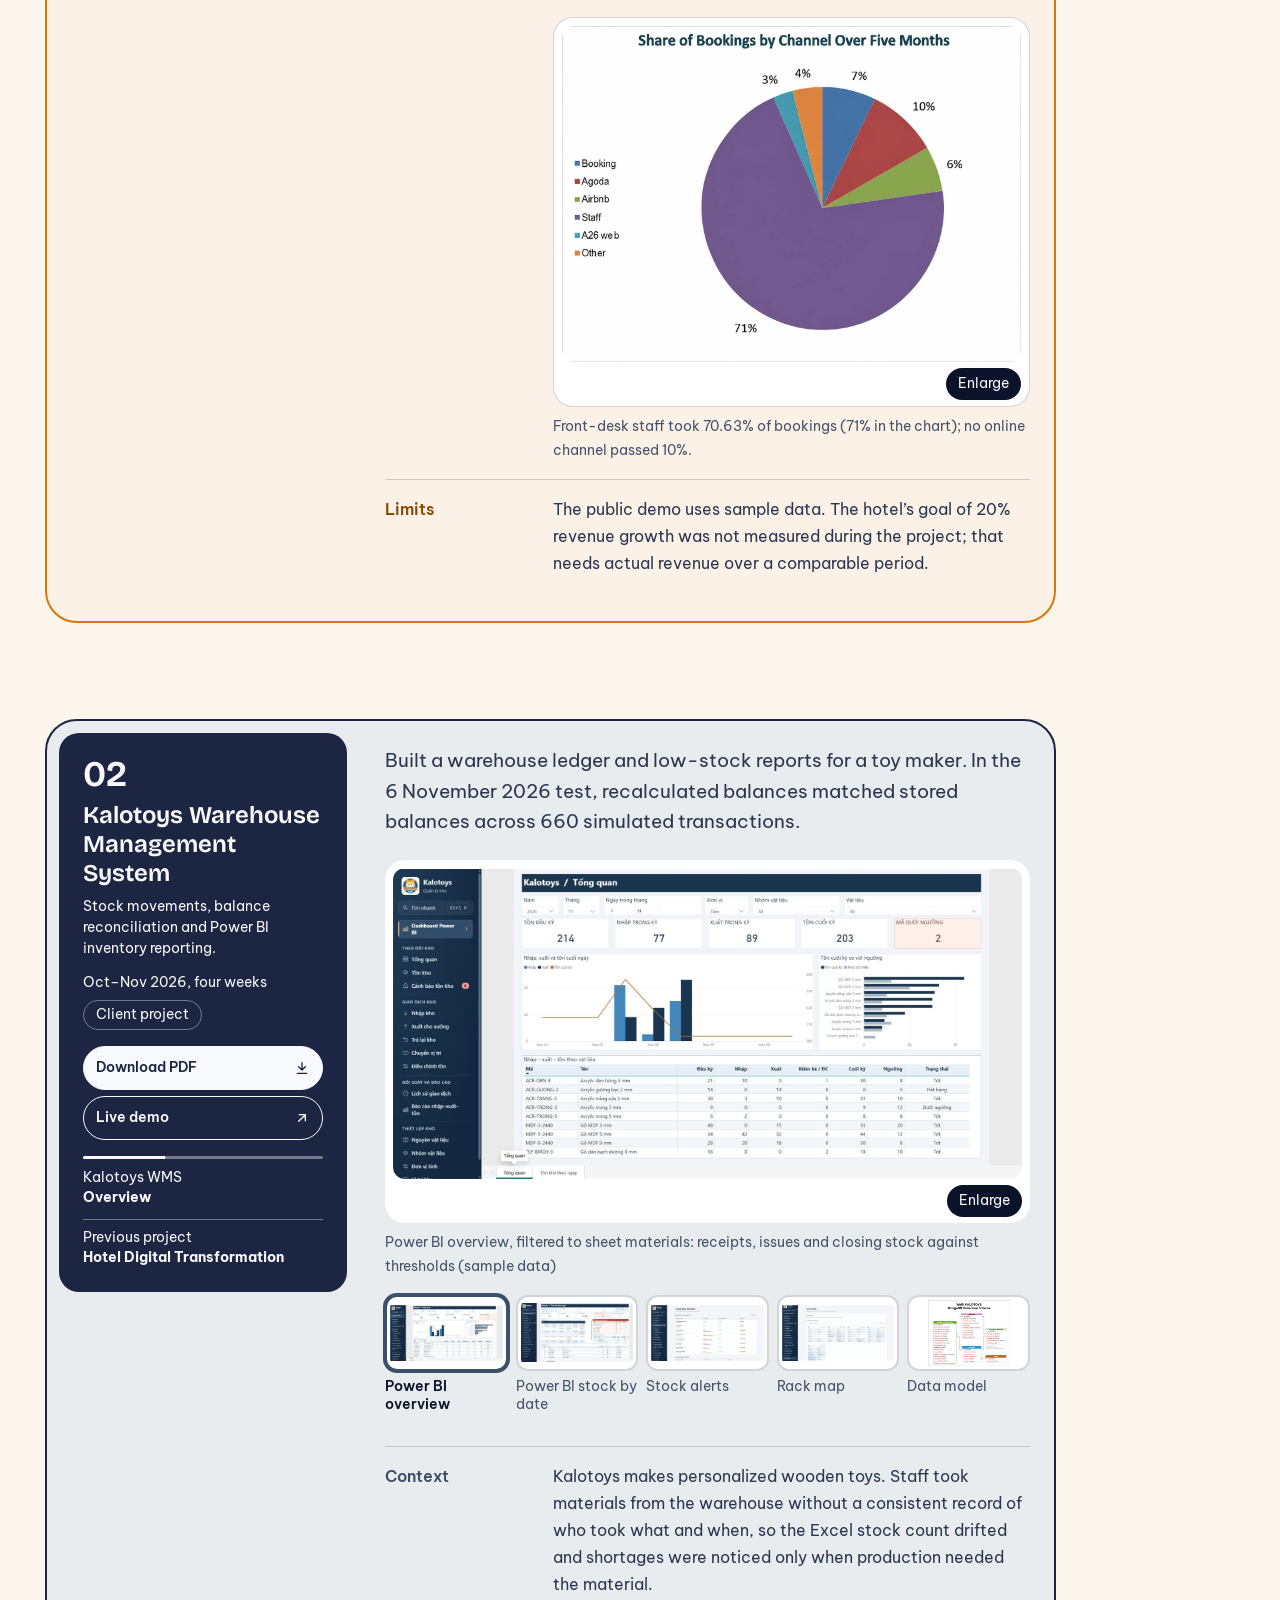
==== commit 8577ca2c: "Update CV titles and thesis dates" ====
--- a/portfolio/index.html
+++ b/portfolio/index.html
@@ -49,7 +49,7 @@
         <a href="#foundations"><i class="swatch" style="--c:var(--night)"></i>Since 2022: Foundations</a>
         <a href="#analysis"><i class="swatch" style="--c:var(--navy)"></i>Dec 2025: Data analysis</a>
         <a href="#platforms"><i class="swatch" style="--c:var(--steel)"></i>May–Jul 2026: Data platforms</a>
-        <a href="#thesis"><i class="swatch" style="--c:var(--sky)"></i>Aug 2026: Graduation thesis</a>
+        <a href="#thesis"><i class="swatch" style="--c:var(--sky)"></i>May–Aug 2026: Graduation thesis</a>
         <a href="#internship"><i class="swatch" style="--c:var(--sand)"></i>Aug–Nov 2026: Internship</a>
         <a href="#next"><i class="swatch" style="--c:var(--amber)"></i>Next: Contact and CV</a>
       </nav>
@@ -95,7 +95,7 @@
       <div>
         <p class="hero-name">Vương Phan Quốc Cường</p>
         <h1 id="hero-title">Analytics <em>Engineer</em></h1>
-        <p class="hero-intro">I’m a final-year Software Engineering student at Can Tho University. I build ETL pipelines, model and validate data with SQL, and develop dashboards. These case studies explain what I built, how I checked the data, and what the results showed.</p>
+        <p class="hero-intro">I’m a Software Engineering student at Can Tho University. I build ETL pipelines, model and validate data with SQL, and develop dashboards. These case studies explain what I built, how I checked the data, and what the results showed.</p>
         <div class="hero-actions">
           <a class="btn btn-primary" href="#featured">Explore projects <svg class="icon" aria-hidden="true"><use href="#i-down"/></svg></a>
           <a class="btn" href="#internship">View internship work</a>
@@ -107,7 +107,7 @@
           <li style="--i:0"><a class="t-night" href="#foundations"><span class="when">Since 2022</span><span><strong>Foundations</strong><small>Can Tho University, ongoing LLM research</small></span></a></li>
           <li style="--i:1"><a class="t-navy" href="#analysis"><span class="when">Dec 2025</span><span><strong>Data analysis</strong><small>Telecom behavioral analytics</small></span></a></li>
           <li style="--i:2"><a class="t-steel" href="#platforms"><span class="when">May–Jul 2026</span><span><strong>Data platforms</strong><small>Recruitment pipeline, banking lakehouse</small></span></a></li>
-          <li style="--i:3"><a class="t-sky" href="#thesis"><span class="when">Aug 2026</span><span><strong>Graduation thesis</strong><small>Fashion search and recommendation analytics</small></span></a></li>
+          <li style="--i:3"><a class="t-sky" href="#thesis"><span class="when">May–Aug 2026</span><span><strong>Graduation thesis</strong><small>Fashion search and recommendation analytics</small></span></a></li>
           <li style="--i:4"><a class="t-sand" href="#internship"><span class="when">Aug–Nov 2026</span><span><strong>Internship at SonDoong Labs</strong><small>Hotel Digital, Kalotoys warehouse</small></span></a></li>
           <li style="--i:5"><a class="t-amber" href="#next"><span class="when">Next</span><span><strong>Contact and CV</strong><small>Expected graduation in Dec 2026</small></span></a></li>
         </ol>
@@ -302,11 +302,11 @@
     </div>
   </section>
 
-  <!-- Aug 2026 -->
-  <section class="chapter t-sky" id="thesis" data-theme="t-sky" data-label="Aug 2026" aria-labelledby="h-thesis">
+  <!-- May–Aug 2026 -->
+  <section class="chapter t-sky" id="thesis" data-theme="t-sky" data-label="May–Aug 2026" aria-labelledby="h-thesis">
     <div class="container">
       <header class="chapter-head">
-        <div><span class="chapter-date">August 2026</span><h2 id="h-thesis">Search and recommendation analytics</h2></div>
+        <div><span class="chapter-date">May–August 2026</span><h2 id="h-thesis">Search and recommendation analytics</h2></div>
         <div><p class="chapter-story">My thesis combined a mobile shopping app with a web admin dashboard that shows where searches fail and how shoppers respond to recommendations.</p><div class="toolkit"><h3>Tools</h3><ul class="tools"><li class="tag">React Native</li><li class="tag">Expo</li><li class="tag">React</li><li class="tag">TypeScript</li><li class="tag">MongoDB</li></ul></div></div>
       </header>
 
